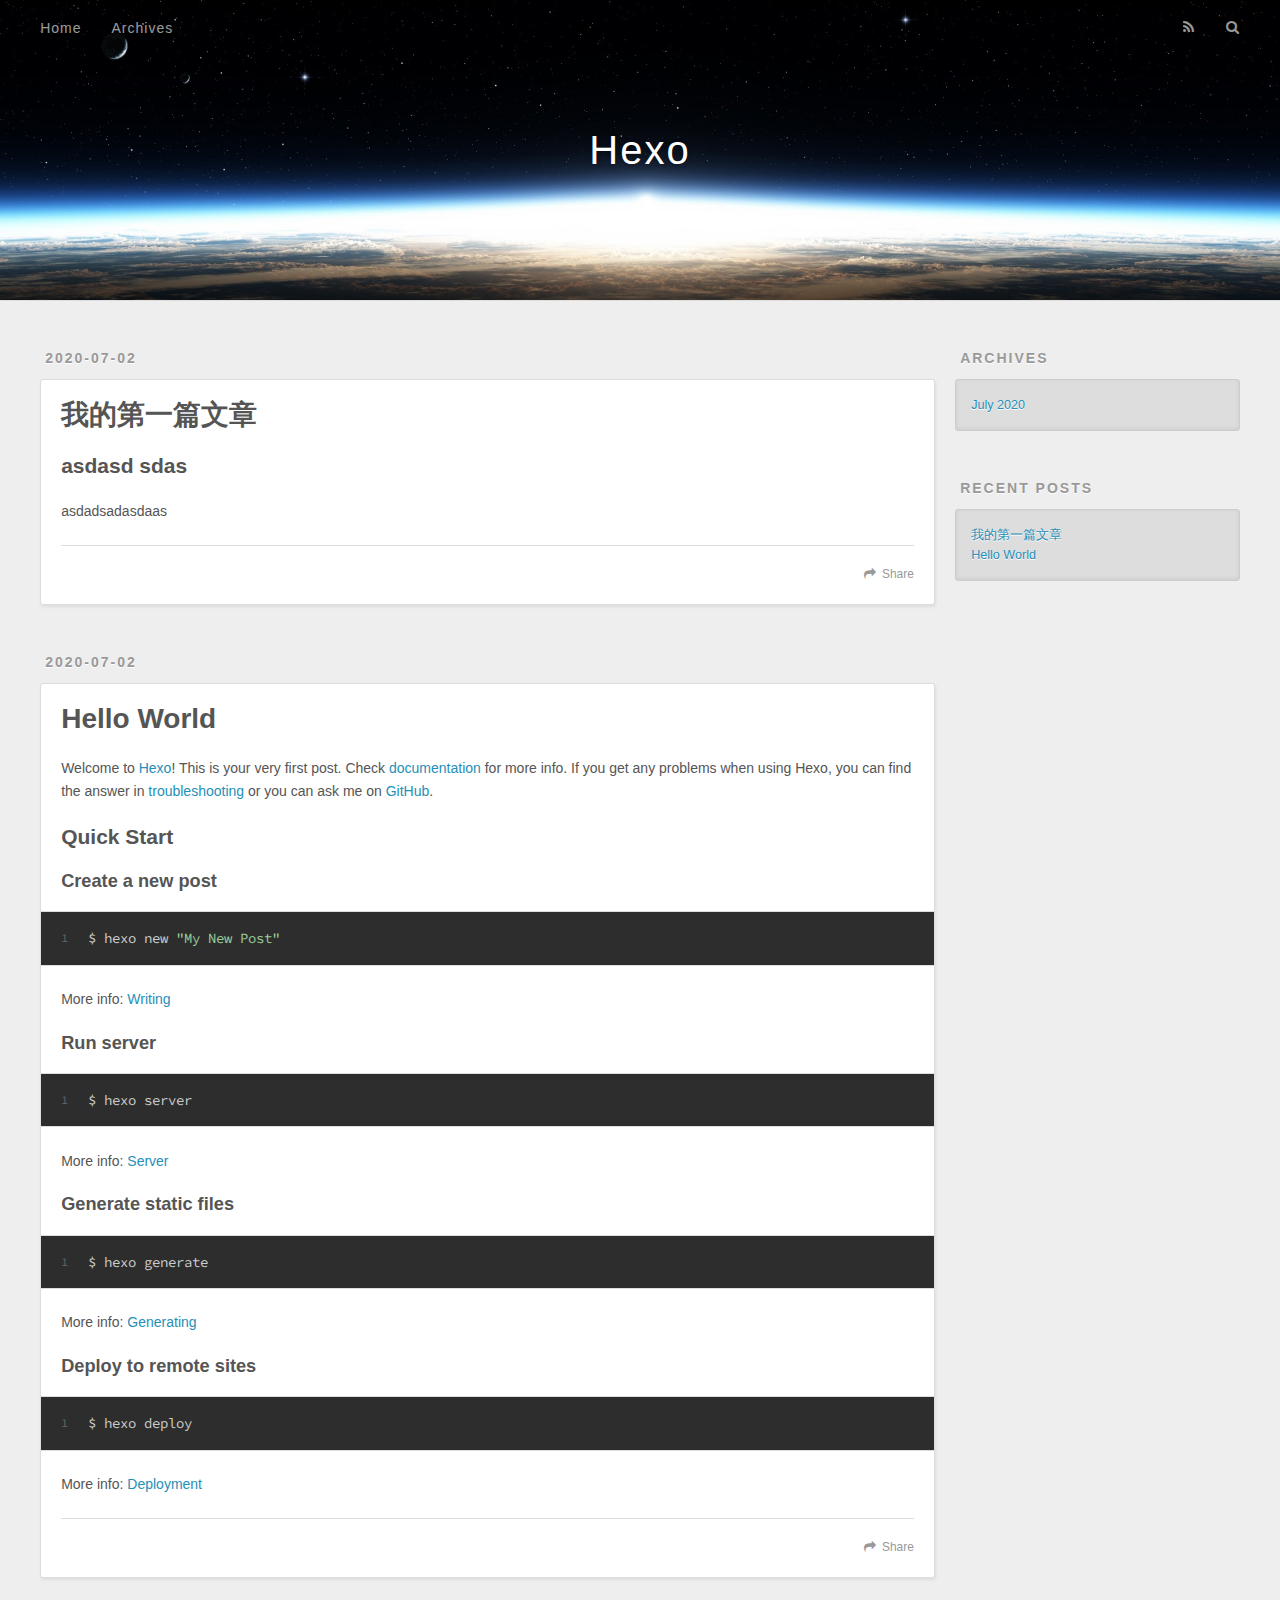
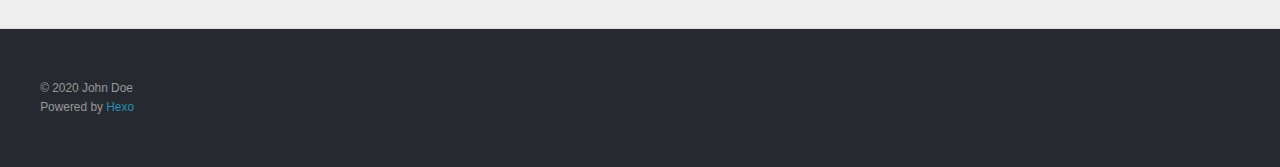
==== index.html @ 1339618b "Site updated: 2020-07-02 01:03:46" ====
<!DOCTYPE html>
<html>
<head>
  <meta charset="utf-8">
  

  
  <title>Hexo</title>
  <meta name="viewport" content="width=device-width, initial-scale=1, maximum-scale=1">
  <meta property="og:type" content="website">
<meta property="og:title" content="Hexo">
<meta property="og:url" content="http://yoursite.com/index.html">
<meta property="og:site_name" content="Hexo">
<meta property="og:locale" content="en_US">
<meta property="article:author" content="John Doe">
<meta name="twitter:card" content="summary">
  
    <link rel="alternate" href="/atom.xml" title="Hexo" type="application/atom+xml">
  
  
    <link rel="icon" href="/favicon.png">
  
  
    <link href="//fonts.googleapis.com/css?family=Source+Code+Pro" rel="stylesheet" type="text/css">
  
  
<link rel="stylesheet" href="/css/style.css">

<meta name="generator" content="Hexo 4.2.1"></head>

<body>
  <div id="container">
    <div id="wrap">
      <header id="header">
  <div id="banner"></div>
  <div id="header-outer" class="outer">
    <div id="header-title" class="inner">
      <h1 id="logo-wrap">
        <a href="/" id="logo">Hexo</a>
      </h1>
      
    </div>
    <div id="header-inner" class="inner">
      <nav id="main-nav">
        <a id="main-nav-toggle" class="nav-icon"></a>
        
          <a class="main-nav-link" href="/">Home</a>
        
          <a class="main-nav-link" href="/archives">Archives</a>
        
      </nav>
      <nav id="sub-nav">
        
          <a id="nav-rss-link" class="nav-icon" href="/atom.xml" title="RSS Feed"></a>
        
        <a id="nav-search-btn" class="nav-icon" title="Search"></a>
      </nav>
      <div id="search-form-wrap">
        <form action="//google.com/search" method="get" accept-charset="UTF-8" class="search-form"><input type="search" name="q" class="search-form-input" placeholder="Search"><button type="submit" class="search-form-submit">&#xF002;</button><input type="hidden" name="sitesearch" value="http://yoursite.com"></form>
      </div>
    </div>
  </div>
</header>
      <div class="outer">
        <section id="main">
  
    <article id="post-我的第一篇博客" class="article article-type-post" itemscope itemprop="blogPost">
  <div class="article-meta">
    <a href="/2020/07/02/%E6%88%91%E7%9A%84%E7%AC%AC%E4%B8%80%E7%AF%87%E5%8D%9A%E5%AE%A2/" class="article-date">
  <time datetime="2020-07-02T04:40:58.000Z" itemprop="datePublished">2020-07-02</time>
</a>
    
  </div>
  <div class="article-inner">
    
    
      <header class="article-header">
        
  
    <h1 itemprop="name">
      <a class="article-title" href="/2020/07/02/%E6%88%91%E7%9A%84%E7%AC%AC%E4%B8%80%E7%AF%87%E5%8D%9A%E5%AE%A2/">我的第一篇文章</a>
    </h1>
  

      </header>
    
    <div class="article-entry" itemprop="articleBody">
      
        <h2 id="asdasd-sdas"><a href="#asdasd-sdas" class="headerlink" title="asdasd sdas"></a>asdasd sdas</h2><p>asdadsadasdaas </p>

      
    </div>
    <footer class="article-footer">
      <a data-url="http://yoursite.com/2020/07/02/%E6%88%91%E7%9A%84%E7%AC%AC%E4%B8%80%E7%AF%87%E5%8D%9A%E5%AE%A2/" data-id="ckc3lrktc0001cov1ad2heh95" class="article-share-link">Share</a>
      
      
    </footer>
  </div>
  
</article>


  
    <article id="post-hello-world" class="article article-type-post" itemscope itemprop="blogPost">
  <div class="article-meta">
    <a href="/2020/07/02/hello-world/" class="article-date">
  <time datetime="2020-07-01T16:45:42.488Z" itemprop="datePublished">2020-07-02</time>
</a>
    
  </div>
  <div class="article-inner">
    
    
      <header class="article-header">
        
  
    <h1 itemprop="name">
      <a class="article-title" href="/2020/07/02/hello-world/">Hello World</a>
    </h1>
  

      </header>
    
    <div class="article-entry" itemprop="articleBody">
      
        <p>Welcome to <a href="https://hexo.io/" target="_blank" rel="noopener">Hexo</a>! This is your very first post. Check <a href="https://hexo.io/docs/" target="_blank" rel="noopener">documentation</a> for more info. If you get any problems when using Hexo, you can find the answer in <a href="https://hexo.io/docs/troubleshooting.html" target="_blank" rel="noopener">troubleshooting</a> or you can ask me on <a href="https://github.com/hexojs/hexo/issues" target="_blank" rel="noopener">GitHub</a>.</p>
<h2 id="Quick-Start"><a href="#Quick-Start" class="headerlink" title="Quick Start"></a>Quick Start</h2><h3 id="Create-a-new-post"><a href="#Create-a-new-post" class="headerlink" title="Create a new post"></a>Create a new post</h3><figure class="highlight bash"><table><tr><td class="gutter"><pre><span class="line">1</span><br></pre></td><td class="code"><pre><span class="line">$ hexo new <span class="string">"My New Post"</span></span><br></pre></td></tr></table></figure>

<p>More info: <a href="https://hexo.io/docs/writing.html" target="_blank" rel="noopener">Writing</a></p>
<h3 id="Run-server"><a href="#Run-server" class="headerlink" title="Run server"></a>Run server</h3><figure class="highlight bash"><table><tr><td class="gutter"><pre><span class="line">1</span><br></pre></td><td class="code"><pre><span class="line">$ hexo server</span><br></pre></td></tr></table></figure>

<p>More info: <a href="https://hexo.io/docs/server.html" target="_blank" rel="noopener">Server</a></p>
<h3 id="Generate-static-files"><a href="#Generate-static-files" class="headerlink" title="Generate static files"></a>Generate static files</h3><figure class="highlight bash"><table><tr><td class="gutter"><pre><span class="line">1</span><br></pre></td><td class="code"><pre><span class="line">$ hexo generate</span><br></pre></td></tr></table></figure>

<p>More info: <a href="https://hexo.io/docs/generating.html" target="_blank" rel="noopener">Generating</a></p>
<h3 id="Deploy-to-remote-sites"><a href="#Deploy-to-remote-sites" class="headerlink" title="Deploy to remote sites"></a>Deploy to remote sites</h3><figure class="highlight bash"><table><tr><td class="gutter"><pre><span class="line">1</span><br></pre></td><td class="code"><pre><span class="line">$ hexo deploy</span><br></pre></td></tr></table></figure>

<p>More info: <a href="https://hexo.io/docs/one-command-deployment.html" target="_blank" rel="noopener">Deployment</a></p>

      
    </div>
    <footer class="article-footer">
      <a data-url="http://yoursite.com/2020/07/02/hello-world/" data-id="ckc3lrkt10000cov15j5gesaw" class="article-share-link">Share</a>
      
      
    </footer>
  </div>
  
</article>


  


</section>
        
          <aside id="sidebar">
  
    

  
    

  
    
  
    
  <div class="widget-wrap">
    <h3 class="widget-title">Archives</h3>
    <div class="widget">
      <ul class="archive-list"><li class="archive-list-item"><a class="archive-list-link" href="/archives/2020/07/">July 2020</a></li></ul>
    </div>
  </div>


  
    
  <div class="widget-wrap">
    <h3 class="widget-title">Recent Posts</h3>
    <div class="widget">
      <ul>
        
          <li>
            <a href="/2020/07/02/%E6%88%91%E7%9A%84%E7%AC%AC%E4%B8%80%E7%AF%87%E5%8D%9A%E5%AE%A2/">我的第一篇文章</a>
          </li>
        
          <li>
            <a href="/2020/07/02/hello-world/">Hello World</a>
          </li>
        
      </ul>
    </div>
  </div>

  
</aside>
        
      </div>
      <footer id="footer">
  
  <div class="outer">
    <div id="footer-info" class="inner">
      &copy; 2020 John Doe<br>
      Powered by <a href="http://hexo.io/" target="_blank">Hexo</a>
    </div>
  </div>
</footer>
    </div>
    <nav id="mobile-nav">
  
    <a href="/" class="mobile-nav-link">Home</a>
  
    <a href="/archives" class="mobile-nav-link">Archives</a>
  
</nav>
    

<script src="//ajax.googleapis.com/ajax/libs/jquery/2.0.3/jquery.min.js"></script>


  
<link rel="stylesheet" href="/fancybox/jquery.fancybox.css">

  
<script src="/fancybox/jquery.fancybox.pack.js"></script>




<script src="/js/script.js"></script>




  </div>
</body>
</html>
---- css/style.css ----
body {
  width: 100%;
}
body:before,
body:after {
  content: "";
  display: table;
}
body:after {
  clear: both;
}
html,
body,
div,
span,
applet,
object,
iframe,
h1,
h2,
h3,
h4,
h5,
h6,
p,
blockquote,
pre,
a,
abbr,
acronym,
address,
big,
cite,
code,
del,
dfn,
em,
img,
ins,
kbd,
q,
s,
samp,
small,
strike,
strong,
sub,
sup,
tt,
var,
dl,
dt,
dd,
ol,
ul,
li,
fieldset,
form,
label,
legend,
table,
caption,
tbody,
tfoot,
thead,
tr,
th,
td {
  margin: 0;
  padding: 0;
  border: 0;
  outline: 0;
  font-weight: inherit;
  font-style: inherit;
  font-family: inherit;
  font-size: 100%;
  vertical-align: baseline;
}
body {
  line-height: 1;
  color: #000;
  background: #fff;
}
ol,
ul {
  list-style: none;
}
table {
  border-collapse: separate;
  border-spacing: 0;
  vertical-align: middle;
}
caption,
th,
td {
  text-align: left;
  font-weight: normal;
  vertical-align: middle;
}
a img {
  border: none;
}
input,
button {
  margin: 0;
  padding: 0;
}
input::-moz-focus-inner,
button::-moz-focus-inner {
  border: 0;
  padding: 0;
}
@font-face {
  font-family: FontAwesome;
  font-style: normal;
  font-weight: normal;
  src: url("fonts/fontawesome-webfont.eot?v=#4.0.3");
  src: url("fonts/fontawesome-webfont.eot?#iefix&v=#4.0.3") format("embedded-opentype"), url("fonts/fontawesome-webfont.woff?v=#4.0.3") format("woff"), url("fonts/fontawesome-webfont.ttf?v=#4.0.3") format("truetype"), url("fonts/fontawesome-webfont.svg#fontawesomeregular?v=#4.0.3") format("svg");
}
html,
body,
#container {
  height: 100%;
}
body {
  background: #eee;
  font: 14px -apple-system, BlinkMacSystemFont, "Segoe UI", "Roboto", "Oxygen", "Ubuntu", "Cantarell", "Fira Sans", "Droid Sans", "Helvetica Neue", sans-serif;
  -webkit-text-size-adjust: 100%;
}
.outer {
  max-width: 1220px;
  margin: 0 auto;
  padding: 0 20px;
}
.outer:before,
.outer:after {
  content: "";
  display: table;
}
.outer:after {
  clear: both;
}
.inner {
  display: inline;
  float: left;
  width: 98.33333333333333%;
  margin: 0 0.833333333333333%;
}
.left,
.alignleft {
  float: left;
}
.right,
.alignright {
  float: right;
}
.clear {
  clear: both;
}
#container {
  position: relative;
}
.mobile-nav-on {
  overflow: hidden;
}
#wrap {
  height: 100%;
  width: 100%;
  position: absolute;
  top: 0;
  left: 0;
  -webkit-transition: 0.2s ease-out;
  -moz-transition: 0.2s ease-out;
  -ms-transition: 0.2s ease-out;
  transition: 0.2s ease-out;
  z-index: 1;
  background: #eee;
}
.mobile-nav-on #wrap {
  left: 280px;
}
@media screen and (min-width: 768px) {
  #main {
    display: inline;
    float: left;
    width: 73.33333333333333%;
    margin: 0 0.833333333333333%;
  }
}
.article-date,
.article-category-link,
.archive-year,
.widget-title {
  text-decoration: none;
  text-transform: uppercase;
  letter-spacing: 2px;
  color: #999;
  margin-bottom: 1em;
  margin-left: 5px;
  line-height: 1em;
  text-shadow: 0 1px #fff;
  font-weight: bold;
}
.article-inner,
.archive-article-inner {
  background: #fff;
  -webkit-box-shadow: 1px 2px 3px #ddd;
  box-shadow: 1px 2px 3px #ddd;
  border: 1px solid #ddd;
  border-radius: 3px;
}
.article-entry h1,
.widget h1 {
  font-size: 2em;
}
.article-entry h2,
.widget h2 {
  font-size: 1.5em;
}
.article-entry h3,
.widget h3 {
  font-size: 1.3em;
}
.article-entry h4,
.widget h4 {
  font-size: 1.2em;
}
.article-entry h5,
.widget h5 {
  font-size: 1em;
}
.article-entry h6,
.widget h6 {
  font-size: 1em;
  color: #999;
}
.article-entry hr,
.widget hr {
  border: 1px dashed #ddd;
}
.article-entry strong,
.widget strong {
  font-weight: bold;
}
.article-entry em,
.widget em,
.article-entry cite,
.widget cite {
  font-style: italic;
}
.article-entry sup,
.widget sup,
.article-entry sub,
.widget sub {
  font-size: 0.75em;
  line-height: 0;
  position: relative;
  vertical-align: baseline;
}
.article-entry sup,
.widget sup {
  top: -0.5em;
}
.article-entry sub,
.widget sub {
  bottom: -0.2em;
}
.article-entry small,
.widget small {
  font-size: 0.85em;
}
.article-entry acronym,
.widget acronym,
.article-entry abbr,
.widget abbr {
  border-bottom: 1px dotted;
}
.article-entry ul,
.widget ul,
.article-entry ol,
.widget ol,
.article-entry dl,
.widget dl {
  margin: 0 20px;
  line-height: 1.6em;
}
.article-entry ul ul,
.widget ul ul,
.article-entry ol ul,
.widget ol ul,
.article-entry ul ol,
.widget ul ol,
.article-entry ol ol,
.widget ol ol {
  margin-top: 0;
  margin-bottom: 0;
}
.article-entry ul,
.widget ul {
  list-style: disc;
}
.article-entry ol,
.widget ol {
  list-style: decimal;
}
.article-entry dt,
.widget dt {
  font-weight: bold;
}
#header {
  height: 300px;
  position: relative;
  border-bottom: 1px solid #ddd;
}
#header:before,
#header:after {
  content: "";
  position: absolute;
  left: 0;
  right: 0;
  height: 40px;
}
#header:before {
  top: 0;
  background: -webkit-linear-gradient(rgba(0,0,0,0.2), transparent);
  background: -moz-linear-gradient(rgba(0,0,0,0.2), transparent);
  background: -ms-linear-gradient(rgba(0,0,0,0.2), transparent);
  background: linear-gradient(rgba(0,0,0,0.2), transparent);
}
#header:after {
  bottom: 0;
  background: -webkit-linear-gradient(transparent, rgba(0,0,0,0.2));
  background: -moz-linear-gradient(transparent, rgba(0,0,0,0.2));
  background: -ms-linear-gradient(transparent, rgba(0,0,0,0.2));
  background: linear-gradient(transparent, rgba(0,0,0,0.2));
}
#header-outer {
  height: 100%;
  position: relative;
}
#header-inner {
  position: relative;
  overflow: hidden;
}
#banner {
  position: absolute;
  top: 0;
  left: 0;
  width: 100%;
  height: 100%;
  background: url("images/banner.jpg") center #000;
  -webkit-background-size: cover;
  -moz-background-size: cover;
  background-size: cover;
  z-index: -1;
}
#header-title {
  text-align: center;
  height: 40px;
  position: absolute;
  top: 50%;
  left: 0;
  margin-top: -20px;
}
#logo,
#subtitle {
  text-decoration: none;
  color: #fff;
  font-weight: 300;
  text-shadow: 0 1px 4px rgba(0,0,0,0.3);
}
#logo {
  font-size: 40px;
  line-height: 40px;
  letter-spacing: 2px;
}
#subtitle {
  font-size: 16px;
  line-height: 16px;
  letter-spacing: 1px;
}
#subtitle-wrap {
  margin-top: 16px;
}
#main-nav {
  float: left;
  margin-left: -15px;
}
.nav-icon,
.main-nav-link {
  float: left;
  color: #fff;
  opacity: 0.6;
  text-decoration: none;
  text-shadow: 0 1px rgba(0,0,0,0.2);
  -webkit-transition: opacity 0.2s;
  -moz-transition: opacity 0.2s;
  -ms-transition: opacity 0.2s;
  transition: opacity 0.2s;
  display: block;
  padding: 20px 15px;
}
.nav-icon:hover,
.main-nav-link:hover {
  opacity: 1;
}
.nav-icon {
  font-family: FontAwesome;
  text-align: center;
  font-size: 14px;
  width: 14px;
  height: 14px;
  padding: 20px 15px;
  position: relative;
  cursor: pointer;
}
.main-nav-link {
  font-weight: 300;
  letter-spacing: 1px;
}
@media screen and (max-width: 479px) {
  .main-nav-link {
    display: none;
  }
}
#main-nav-toggle {
  display: none;
}
#main-nav-toggle:before {
  content: "\f0c9";
}
@media screen and (max-width: 479px) {
  #main-nav-toggle {
    display: block;
  }
}
#sub-nav {
  float: right;
  margin-right: -15px;
}
#nav-rss-link:before {
  content: "\f09e";
}
#nav-search-btn:before {
  content: "\f002";
}
#search-form-wrap {
  position: absolute;
  top: 15px;
  width: 150px;
  height: 30px;
  right: -150px;
  opacity: 0;
  -webkit-transition: 0.2s ease-out;
  -moz-transition: 0.2s ease-out;
  -ms-transition: 0.2s ease-out;
  transition: 0.2s ease-out;
}
#search-form-wrap.on {
  opacity: 1;
  right: 0;
}
@media screen and (max-width: 479px) {
  #search-form-wrap {
    width: 100%;
    right: -100%;
  }
}
.search-form {
  position: absolute;
  top: 0;
  left: 0;
  right: 0;
  background: #fff;
  padding: 5px 15px;
  border-radius: 15px;
  -webkit-box-shadow: 0 0 10px rgba(0,0,0,0.3);
  box-shadow: 0 0 10px rgba(0,0,0,0.3);
}
.search-form-input {
  border: none;
  background: none;
  color: #555;
  width: 100%;
  font: 13px -apple-system, BlinkMacSystemFont, "Segoe UI", "Roboto", "Oxygen", "Ubuntu", "Cantarell", "Fira Sans", "Droid Sans", "Helvetica Neue", sans-serif;
  outline: none;
}
.search-form-input::-webkit-search-results-decoration,
.search-form-input::-webkit-search-cancel-button {
  -webkit-appearance: none;
}
.search-form-submit {
  position: absolute;
  top: 50%;
  right: 10px;
  margin-top: -7px;
  font: 13px FontAwesome;
  border: none;
  background: none;
  color: #bbb;
  cursor: pointer;
}
.search-form-submit:hover,
.search-form-submit:focus {
  color: #777;
}
.article {
  margin: 50px 0;
}
.article-inner {
  overflow: hidden;
}
.article-meta:before,
.article-meta:after {
  content: "";
  display: table;
}
.article-meta:after {
  clear: both;
}
.article-date {
  float: left;
}
.article-category {
  float: left;
  line-height: 1em;
  color: #ccc;
  text-shadow: 0 1px #fff;
  margin-left: 8px;
}
.article-category:before {
  content: "\2022";
}
.article-category-link {
  margin: 0 12px 1em;
}
.article-header {
  padding: 20px 20px 0;
}
.article-title {
  text-decoration: none;
  font-size: 2em;
  font-weight: bold;
  color: #555;
  line-height: 1.1em;
  -webkit-transition: color 0.2s;
  -moz-transition: color 0.2s;
  -ms-transition: color 0.2s;
  transition: color 0.2s;
}
a.article-title:hover {
  color: #258fb8;
}
.article-entry {
  color: #555;
  padding: 0 20px;
}
.article-entry:before,
.article-entry:after {
  content: "";
  display: table;
}
.article-entry:after {
  clear: both;
}
.article-entry p,
.article-entry table {
  line-height: 1.6em;
  margin: 1.6em 0;
}
.article-entry h1,
.article-entry h2,
.article-entry h3,
.article-entry h4,
.article-entry h5,
.article-entry h6 {
  font-weight: bold;
}
.article-entry h1,
.article-entry h2,
.article-entry h3,
.article-entry h4,
.article-entry h5,
.article-entry h6 {
  line-height: 1.1em;
  margin: 1.1em 0;
}
.article-entry a {
  color: #258fb8;
  text-decoration: none;
}
.article-entry a:hover {
  text-decoration: underline;
}
.article-entry ul,
.article-entry ol,
.article-entry dl {
  margin-top: 1.6em;
  margin-bottom: 1.6em;
}
.article-entry img,
.article-entry video {
  max-width: 100%;
  height: auto;
  display: block;
  margin: auto;
}
.article-entry iframe {
  border: none;
}
.article-entry table {
  width: 100%;
  border-collapse: collapse;
  border-spacing: 0;
}
.article-entry th {
  font-weight: bold;
  border-bottom: 3px solid #ddd;
  padding-bottom: 0.5em;
}
.article-entry td {
  border-bottom: 1px solid #ddd;
  padding: 10px 0;
}
.article-entry blockquote {
  font-family: Georgia, "Times New Roman", serif;
  font-size: 1.4em;
  margin: 1.6em 20px;
  text-align: center;
}
.article-entry blockquote footer {
  font-size: 14px;
  margin: 1.6em 0;
  font-family: -apple-system, BlinkMacSystemFont, "Segoe UI", "Roboto", "Oxygen", "Ubuntu", "Cantarell", "Fira Sans", "Droid Sans", "Helvetica Neue", sans-serif;
}
.article-entry blockquote footer cite:before {
  content: "—";
  padding: 0 0.5em;
}
.article-entry .pullquote {
  text-align: left;
  width: 45%;
  margin: 0;
}
.article-entry .pullquote.left {
  margin-left: 0.5em;
  margin-right: 1em;
}
.article-entry .pullquote.right {
  margin-right: 0.5em;
  margin-left: 1em;
}
.article-entry .caption {
  color: #999;
  display: block;
  font-size: 0.9em;
  margin-top: 0.5em;
  position: relative;
  text-align: center;
}
.article-entry .video-container {
  position: relative;
  padding-top: 56.25%;
  height: 0;
  overflow: hidden;
}
.article-entry .video-container iframe,
.article-entry .video-container object,
.article-entry .video-container embed {
  position: absolute;
  top: 0;
  left: 0;
  width: 100%;
  height: 100%;
  margin-top: 0;
}
.article-more-link a {
  display: inline-block;
  line-height: 1em;
  padding: 6px 15px;
  border-radius: 15px;
  background: #eee;
  color: #999;
  text-shadow: 0 1px #fff;
  text-decoration: none;
}
.article-more-link a:hover {
  background: #258fb8;
  color: #fff;
  text-decoration: none;
  text-shadow: 0 1px #1e7293;
}
.article-footer {
  font-size: 0.85em;
  line-height: 1.6em;
  border-top: 1px solid #ddd;
  padding-top: 1.6em;
  margin: 0 20px 20px;
}
.article-footer:before,
.article-footer:after {
  content: "";
  display: table;
}
.article-footer:after {
  clear: both;
}
.article-footer a {
  color: #999;
  text-decoration: none;
}
.article-footer a:hover {
  color: #555;
}
.article-tag-list-item {
  float: left;
  margin-right: 10px;
}
.article-tag-list-link:before {
  content: "#";
}
.article-comment-link {
  float: right;
}
.article-comment-link:before {
  content: "\f075";
  font-family: FontAwesome;
  padding-right: 8px;
}
.article-share-link {
  cursor: pointer;
  float: right;
  margin-left: 20px;
}
.article-share-link:before {
  content: "\f064";
  font-family: FontAwesome;
  padding-right: 6px;
}
#article-nav {
  position: relative;
}
#article-nav:before,
#article-nav:after {
  content: "";
  display: table;
}
#article-nav:after {
  clear: both;
}
@media screen and (min-width: 768px) {
  #article-nav {
    margin: 50px 0;
  }
  #article-nav:before {
    width: 8px;
    height: 8px;
    position: absolute;
    top: 50%;
    left: 50%;
    margin-top: -4px;
    margin-left: -4px;
    content: "";
    border-radius: 50%;
    background: #ddd;
    -webkit-box-shadow: 0 1px 2px #fff;
    box-shadow: 0 1px 2px #fff;
  }
}
.article-nav-link-wrap {
  text-decoration: none;
  text-shadow: 0 1px #fff;
  color: #999;
  -webkit-box-sizing: border-box;
  -moz-box-sizing: border-box;
  box-sizing: border-box;
  margin-top: 50px;
  text-align: center;
  display: block;
}
.article-nav-link-wrap:hover {
  color: #555;
}
@media screen and (min-width: 768px) {
  .article-nav-link-wrap {
    width: 50%;
    margin-top: 0;
  }
}
@media screen and (min-width: 768px) {
  #article-nav-newer {
    float: left;
    text-align: right;
    padding-right: 20px;
  }
}
@media screen and (min-width: 768px) {
  #article-nav-older {
    float: right;
    text-align: left;
    padding-left: 20px;
  }
}
.article-nav-caption {
  text-transform: uppercase;
  letter-spacing: 2px;
  color: #ddd;
  line-height: 1em;
  font-weight: bold;
}
#article-nav-newer .article-nav-caption {
  margin-right: -2px;
}
.article-nav-title {
  font-size: 0.85em;
  line-height: 1.6em;
  margin-top: 0.5em;
}
.article-share-box {
  position: absolute;
  display: none;
  background: #fff;
  -webkit-box-shadow: 1px 2px 10px rgba(0,0,0,0.2);
  box-shadow: 1px 2px 10px rgba(0,0,0,0.2);
  border-radius: 3px;
  margin-left: -145px;
  overflow: hidden;
  z-index: 1;
}
.article-share-box.on {
  display: block;
}
.article-share-input {
  width: 100%;
  background: none;
  -webkit-box-sizing: border-box;
  -moz-box-sizing: border-box;
  box-sizing: border-box;
  font: 14px -apple-system, BlinkMacSystemFont, "Segoe UI", "Roboto", "Oxygen", "Ubuntu", "Cantarell", "Fira Sans", "Droid Sans", "Helvetica Neue", sans-serif;
  padding: 0 15px;
  color: #555;
  outline: none;
  border: 1px solid #ddd;
  border-radius: 3px 3px 0 0;
  height: 36px;
  line-height: 36px;
}
.article-share-links {
  background: #eee;
}
.article-share-links:before,
.article-share-links:after {
  content: "";
  display: table;
}
.article-share-links:after {
  clear: both;
}
.article-share-twitter,
.article-share-facebook,
.article-share-pinterest,
.article-share-google {
  width: 50px;
  height: 36px;
  display: block;
  float: left;
  position: relative;
  color: #999;
  text-shadow: 0 1px #fff;
}
.article-share-twitter:before,
.article-share-facebook:before,
.article-share-pinterest:before,
.article-share-google:before {
  font-size: 20px;
  font-family: FontAwesome;
  width: 20px;
  height: 20px;
  position: absolute;
  top: 50%;
  left: 50%;
  margin-top: -10px;
  margin-left: -10px;
  text-align: center;
}
.article-share-twitter:hover,
.article-share-facebook:hover,
.article-share-pinterest:hover,
.article-share-google:hover {
  color: #fff;
}
.article-share-twitter:before {
  content: "\f099";
}
.article-share-twitter:hover {
  background: #00aced;
  text-shadow: 0 1px #008abe;
}
.article-share-facebook:before {
  content: "\f09a";
}
.article-share-facebook:hover {
  background: #3b5998;
  text-shadow: 0 1px #2f477a;
}
.article-share-pinterest:before {
  content: "\f0d2";
}
.article-share-pinterest:hover {
  background: #cb2027;
  text-shadow: 0 1px #a21a1f;
}
.article-share-google:before {
  content: "\f0d5";
}
.article-share-google:hover {
  background: #dd4b39;
  text-shadow: 0 1px #be3221;
}
.article-gallery {
  background: #000;
  position: relative;
}
.article-gallery-photos {
  position: relative;
  overflow: hidden;
}
.article-gallery-img {
  display: none;
  max-width: 100%;
}
.article-gallery-img:first-child {
  display: block;
}
.article-gallery-img.loaded {
  position: absolute;
  display: block;
}
.article-gallery-img img {
  display: block;
  max-width: 100%;
  margin: 0 auto;
}
#comments {
  background: #fff;
  -webkit-box-shadow: 1px 2px 3px #ddd;
  box-shadow: 1px 2px 3px #ddd;
  padding: 20px;
  border: 1px solid #ddd;
  border-radius: 3px;
  margin: 50px 0;
}
#comments a {
  color: #258fb8;
}
.archives-wrap {
  margin: 50px 0;
}
.archives:before,
.archives:after {
  content: "";
  display: table;
}
.archives:after {
  clear: both;
}
.archive-year-wrap {
  margin-bottom: 1em;
}
.archives {
  -webkit-column-gap: 10px;
  -moz-column-gap: 10px;
  column-gap: 10px;
}
@media screen and (min-width: 480px) and (max-width: 767px) {
  .archives {
    -webkit-column-count: 2;
    -moz-column-count: 2;
    column-count: 2;
  }
}
@media screen and (min-width: 768px) {
  .archives {
    -webkit-column-count: 3;
    -moz-column-count: 3;
    column-count: 3;
  }
}
.archive-article {
  -webkit-column-break-inside: avoid;
  page-break-inside: avoid;
  overflow: hidden;
  break-inside: avoid-column;
}
.archive-article-inner {
  padding: 10px;
  margin-bottom: 15px;
}
.archive-article-title {
  text-decoration: none;
  font-weight: bold;
  color: #555;
  -webkit-transition: color 0.2s;
  -moz-transition: color 0.2s;
  -ms-transition: color 0.2s;
  transition: color 0.2s;
  line-height: 1.6em;
}
.archive-article-title:hover {
  color: #258fb8;
}
.archive-article-footer {
  margin-top: 1em;
}
.archive-article-date {
  color: #999;
  text-decoration: none;
  font-size: 0.85em;
  line-height: 1em;
  margin-bottom: 0.5em;
  display: block;
}
#page-nav {
  margin: 50px auto;
  background: #fff;
  -webkit-box-shadow: 1px 2px 3px #ddd;
  box-shadow: 1px 2px 3px #ddd;
  border: 1px solid #ddd;
  border-radius: 3px;
  text-align: center;
  color: #999;
  overflow: hidden;
}
#page-nav:before,
#page-nav:after {
  content: "";
  display: table;
}
#page-nav:after {
  clear: both;
}
#page-nav a,
#page-nav span {
  padding: 10px 20px;
  line-height: 1;
  height: 2ex;
}
#page-nav a {
  color: #999;
  text-decoration: none;
}
#page-nav a:hover {
  background: #999;
  color: #fff;
}
#page-nav .prev {
  float: left;
}
#page-nav .next {
  float: right;
}
#page-nav .page-number {
  display: inline-block;
}
@media screen and (max-width: 479px) {
  #page-nav .page-number {
    display: none;
  }
}
#page-nav .current {
  color: #555;
  font-weight: bold;
}
#page-nav .space {
  color: #ddd;
}
#footer {
  background: #262a30;
  padding: 50px 0;
  border-top: 1px solid #ddd;
  color: #999;
}
#footer a {
  color: #258fb8;
  text-decoration: none;
}
#footer a:hover {
  text-decoration: underline;
}
#footer-info {
  line-height: 1.6em;
  font-size: 0.85em;
}
.article-entry pre,
.article-entry .highlight {
  background: #2d2d2d;
  margin: 0 -20px;
  padding: 15px 20px;
  border-style: solid;
  border-color: #ddd;
  border-width: 1px 0;
  overflow: auto;
  color: #ccc;
  line-height: 22.400000000000002px;
}
.article-entry .highlight .gutter pre,
.article-entry .gist .gist-file .gist-data .line-numbers {
  color: #666;
  font-size: 0.85em;
}
.article-entry pre,
.article-entry code {
  font-family: "Source Code Pro", Consolas, Monaco, Menlo, Consolas, monospace;
}
.article-entry code {
  background: #eee;
  text-shadow: 0 1px #fff;
  padding: 0 0.3em;
}
.article-entry pre code {
  background: none;
  text-shadow: none;
  padding: 0;
}
.article-entry .highlight pre {
  border: none;
  margin: 0;
  padding: 0;
}
.article-entry .highlight table {
  margin: 0;
  width: auto;
}
.article-entry .highlight td {
  border: none;
  padding: 0;
}
.article-entry .highlight figcaption {
  font-size: 0.85em;
  color: #999;
  line-height: 1em;
  margin-bottom: 1em;
}
.article-entry .highlight figcaption:before,
.article-entry .highlight figcaption:after {
  content: "";
  display: table;
}
.article-entry .highlight figcaption:after {
  clear: both;
}
.article-entry .highlight figcaption a {
  float: right;
}
.article-entry .highlight .gutter pre {
  text-align: right;
  padding-right: 20px;
}
.article-entry .highlight .line {
  height: 22.400000000000002px;
}
.article-entry .highlight .line.marked {
  background: #515151;
}
.article-entry .gist {
  margin: 0 -20px;
  border-style: solid;
  border-color: #ddd;
  border-width: 1px 0;
  background: #2d2d2d;
  padding: 15px 20px 15px 0;
}
.article-entry .gist .gist-file {
  border: none;
  font-family: "Source Code Pro", Consolas, Monaco, Menlo, Consolas, monospace;
  margin: 0;
}
.article-entry .gist .gist-file .gist-data {
  background: none;
  border: none;
}
.article-entry .gist .gist-file .gist-data .line-numbers {
  background: none;
  border: none;
  padding: 0 20px 0 0;
}
.article-entry .gist .gist-file .gist-data .line-data {
  padding: 0 !important;
}
.article-entry .gist .gist-file .highlight {
  margin: 0;
  padding: 0;
  border: none;
}
.article-entry .gist .gist-file .gist-meta {
  background: #2d2d2d;
  color: #999;
  font: 0.85em -apple-system, BlinkMacSystemFont, "Segoe UI", "Roboto", "Oxygen", "Ubuntu", "Cantarell", "Fira Sans", "Droid Sans", "Helvetica Neue", sans-serif;
  text-shadow: 0 0;
  padding: 0;
  margin-top: 1em;
  margin-left: 20px;
}
.article-entry .gist .gist-file .gist-meta a {
  color: #258fb8;
  font-weight: normal;
}
.article-entry .gist .gist-file .gist-meta a:hover {
  text-decoration: underline;
}
pre .comment,
pre .title {
  color: #999;
}
pre .variable,
pre .attribute,
pre .tag,
pre .regexp,
pre .ruby .constant,
pre .xml .tag .title,
pre .xml .pi,
pre .xml .doctype,
pre .html .doctype,
pre .css .id,
pre .css .class,
pre .css .pseudo {
  color: #f2777a;
}
pre .number,
pre .preprocessor,
pre .built_in,
pre .literal,
pre .params,
pre .constant {
  color: #f99157;
}
pre .class,
pre .ruby .class .title,
pre .css .rules .attribute {
  color: #9c9;
}
pre .string,
pre .value,
pre .inheritance,
pre .header,
pre .ruby .symbol,
pre .xml .cdata {
  color: #9c9;
}
pre .css .hexcolor {
  color: #6cc;
}
pre .function,
pre .python .decorator,
pre .python .title,
pre .ruby .function .title,
pre .ruby .title .keyword,
pre .perl .sub,
pre .javascript .title,
pre .coffeescript .title {
  color: #69c;
}
pre .keyword,
pre .javascript .function {
  color: #c9c;
}
@media screen and (max-width: 479px) {
  #mobile-nav {
    position: absolute;
    top: 0;
    left: 0;
    width: 280px;
    height: 100%;
    background: #191919;
    border-right: 1px solid #fff;
  }
}
@media screen and (max-width: 479px) {
  .mobile-nav-link {
    display: block;
    color: #999;
    text-decoration: none;
    padding: 15px 20px;
    font-weight: bold;
  }
  .mobile-nav-link:hover {
    color: #fff;
  }
}
@media screen and (min-width: 768px) {
  #sidebar {
    display: inline;
    float: left;
    width: 23.333333333333332%;
    margin: 0 0.833333333333333%;
  }
}
.widget-wrap {
  margin: 50px 0;
}
.widget {
  color: #777;
  text-shadow: 0 1px #fff;
  background: #ddd;
  -webkit-box-shadow: 0 -1px 4px #ccc inset;
  box-shadow: 0 -1px 4px #ccc inset;
  border: 1px solid #ccc;
  padding: 15px;
  border-radius: 3px;
}
.widget a {
  color: #258fb8;
  text-decoration: none;
}
.widget a:hover {
  text-decoration: underline;
}
.widget ul ul,
.widget ol ul,
.widget dl ul,
.widget ul ol,
.widget ol ol,
.widget dl ol,
.widget ul dl,
.widget ol dl,
.widget dl dl {
  margin-left: 15px;
  list-style: disc;
}
.widget {
  line-height: 1.6em;
  word-wrap: break-word;
  font-size: 0.9em;
}
.widget ul,
.widget ol {
  list-style: none;
  margin: 0;
}
.widget ul ul,
.widget ol ul,
.widget ul ol,
.widget ol ol {
  margin: 0 20px;
}
.widget ul ul,
.widget ol ul {
  list-style: disc;
}
.widget ul ol,
.widget ol ol {
  list-style: decimal;
}
.category-list-count,
.tag-list-count,
.archive-list-count {
  padding-left: 5px;
  color: #999;
  font-size: 0.85em;
}
.category-list-count:before,
.tag-list-count:before,
.archive-list-count:before {
  content: "(";
}
.category-list-count:after,
.tag-list-count:after,
.archive-list-count:after {
  content: ")";
}
.tagcloud a {
  margin-right: 5px;
  display: inline-block;
}
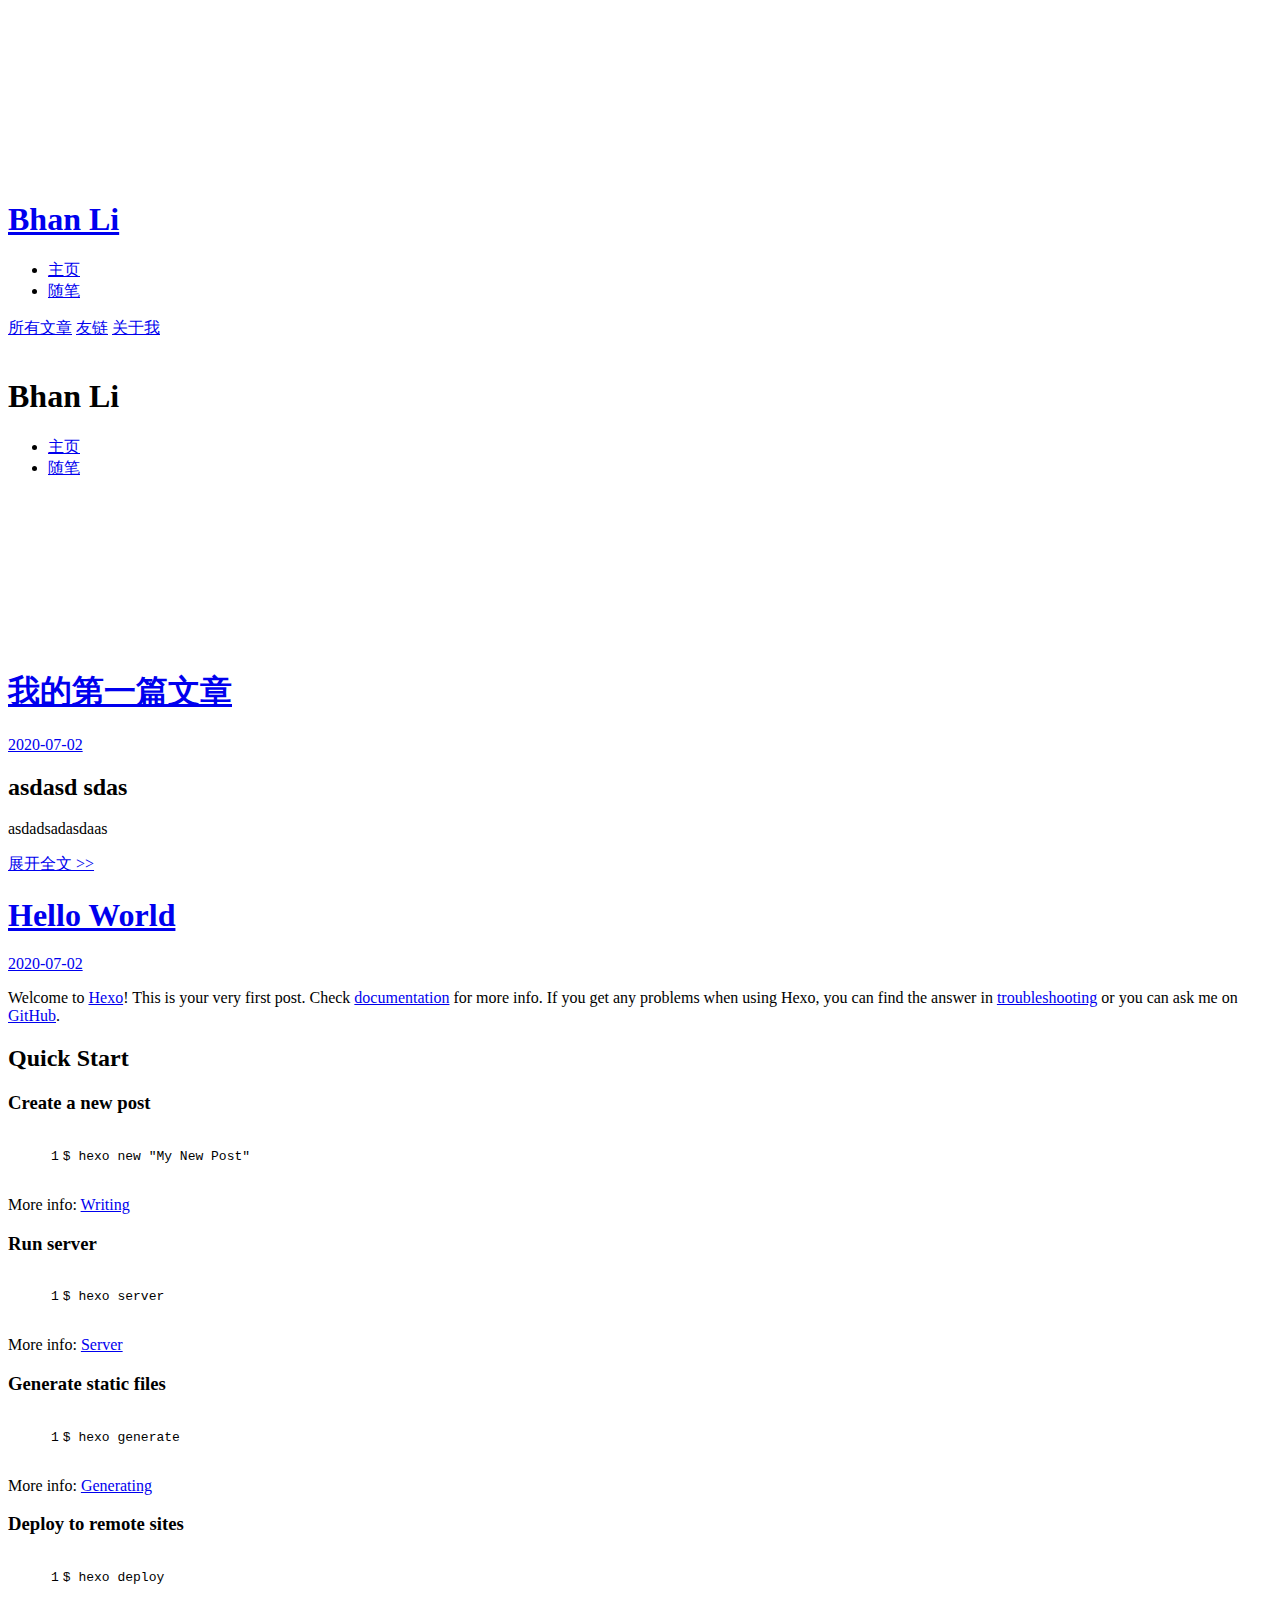
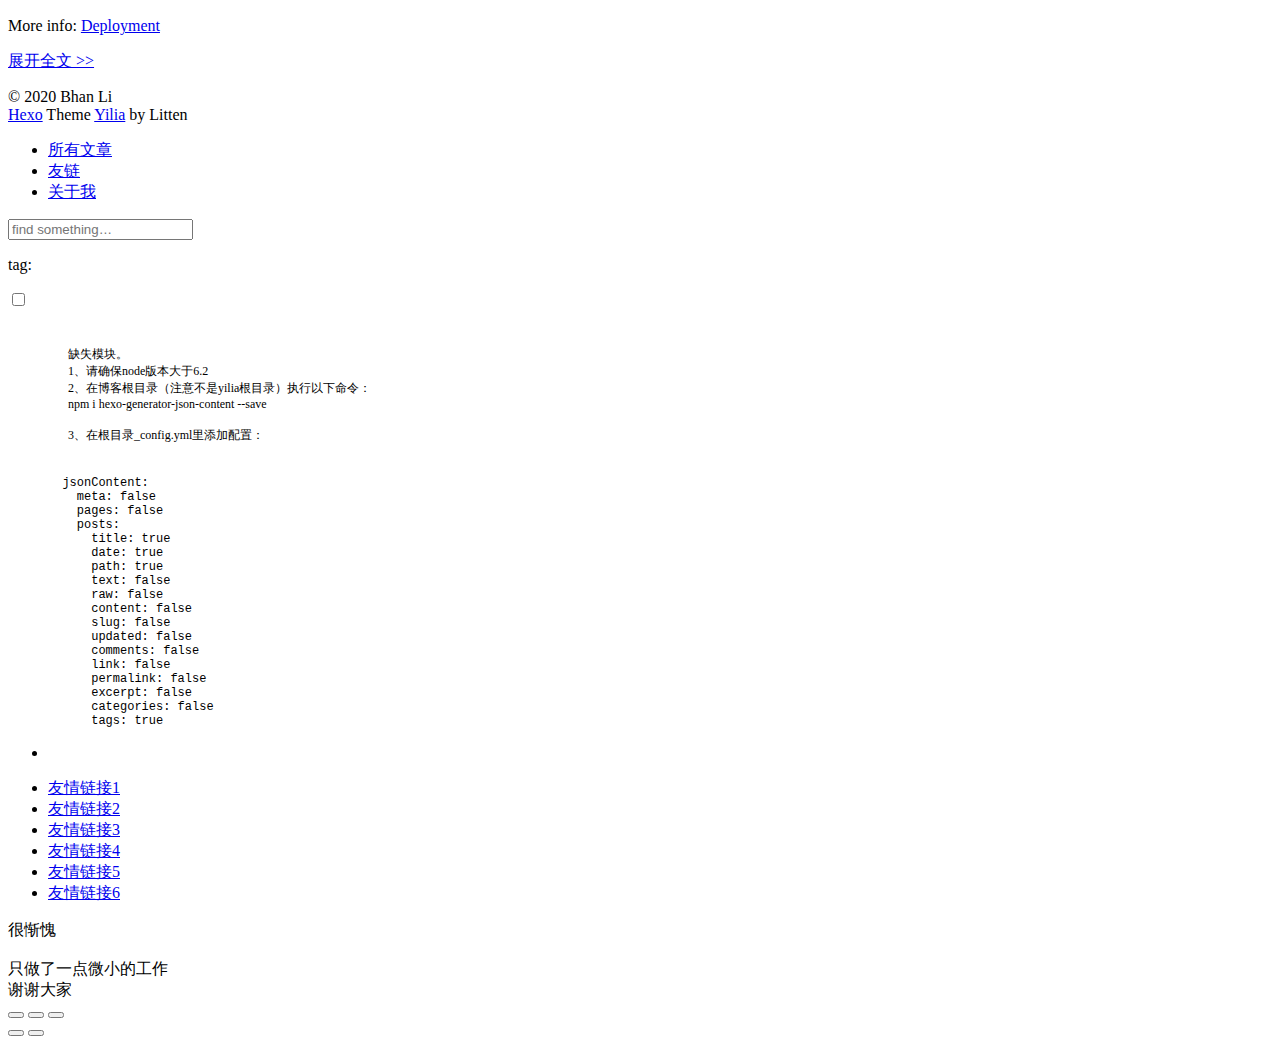
==== commit 8c5fe345: "Site updated: 2020-07-02 01:52:49" ====
--- a/index.html
+++ b/index.html
@@ -3,8 +3,9 @@
 <head>
   <meta charset="utf-8">
   
-
-  
+  <meta name="renderer" content="webkit">
+  <meta http-equiv="X-UA-Compatible" content="IE=edge" >
+  <link rel="dns-prefetch" href="http://yoursite.com">
   <title>Hexo</title>
   <meta name="viewport" content="width=device-width, initial-scale=1, maximum-scale=1">
   <meta property="og:type" content="website">
@@ -12,67 +13,147 @@
 <meta property="og:url" content="http://yoursite.com/index.html">
 <meta property="og:site_name" content="Hexo">
 <meta property="og:locale" content="en_US">
-<meta property="article:author" content="John Doe">
+<meta property="article:author" content="Bhan Li">
 <meta name="twitter:card" content="summary">
   
-    <link rel="alternate" href="/atom.xml" title="Hexo" type="application/atom+xml">
+    <link rel="alternative" href="/atom.xml" title="Hexo" type="application/atom+xml">
   
   
     <link rel="icon" href="/favicon.png">
   
-  
-    <link href="//fonts.googleapis.com/css?family=Source+Code+Pro" rel="stylesheet" type="text/css">
-  
-  
-<link rel="stylesheet" href="/css/style.css">
+  <link rel="stylesheet" type="text/css" href="/./main.0cf68a.css">
+  <style type="text/css">
+  
+    #container.show {
+      background: linear-gradient(200deg,#a0cfe4,#e8c37e);
+    }
+  </style>
+  
+
+  
 
 <meta name="generator" content="Hexo 4.2.1"></head>
 
 <body>
-  <div id="container">
-    <div id="wrap">
-      <header id="header">
-  <div id="banner"></div>
-  <div id="header-outer" class="outer">
-    <div id="header-title" class="inner">
-      <h1 id="logo-wrap">
-        <a href="/" id="logo">Hexo</a>
-      </h1>
-      
-    </div>
-    <div id="header-inner" class="inner">
-      <nav id="main-nav">
-        <a id="main-nav-toggle" class="nav-icon"></a>
-        
-          <a class="main-nav-link" href="/">Home</a>
-        
-          <a class="main-nav-link" href="/archives">Archives</a>
-        
-      </nav>
-      <nav id="sub-nav">
-        
-          <a id="nav-rss-link" class="nav-icon" href="/atom.xml" title="RSS Feed"></a>
-        
-        <a id="nav-search-btn" class="nav-icon" title="Search"></a>
-      </nav>
-      <div id="search-form-wrap">
-        <form action="//google.com/search" method="get" accept-charset="UTF-8" class="search-form"><input type="search" name="q" class="search-form-input" placeholder="Search"><button type="submit" class="search-form-submit">&#xF002;</button><input type="hidden" name="sitesearch" value="http://yoursite.com"></form>
-      </div>
-    </div>
-  </div>
-</header>
-      <div class="outer">
-        <section id="main">
-  
-    <article id="post-我的第一篇博客" class="article article-type-post" itemscope itemprop="blogPost">
-  <div class="article-meta">
-    <a href="/2020/07/02/%E6%88%91%E7%9A%84%E7%AC%AC%E4%B8%80%E7%AF%87%E5%8D%9A%E5%AE%A2/" class="article-date">
-  <time datetime="2020-07-02T04:40:58.000Z" itemprop="datePublished">2020-07-02</time>
-</a>
-    
-  </div>
+  <div id="container" q-class="show:isCtnShow">
+    <canvas id="anm-canvas" class="anm-canvas"></canvas>
+    <div class="left-col" q-class="show:isShow">
+      
+<div class="overlay" style="background: #4d4d4d"></div>
+<div class="intrude-less">
+	<header id="header" class="inner">
+		<a href="/" class="profilepic">
+			<img src="" class="js-avatar">
+		</a>
+		<hgroup>
+		  <h1 class="header-author"><a href="/">Bhan Li</a></h1>
+		</hgroup>
+		
+
+		<nav class="header-menu">
+			<ul>
+			
+				<li><a href="/">主页</a></li>
+	        
+				<li><a href="/tags/%E9%9A%8F%E7%AC%94/">随笔</a></li>
+	        
+			</ul>
+		</nav>
+		<nav class="header-smart-menu">
+    		
+    			
+    			<a q-on="click: openSlider(e, 'innerArchive')" href="javascript:void(0)">所有文章</a>
+    			
+            
+    			
+    			<a q-on="click: openSlider(e, 'friends')" href="javascript:void(0)">友链</a>
+    			
+            
+    			
+    			<a q-on="click: openSlider(e, 'aboutme')" href="javascript:void(0)">关于我</a>
+    			
+            
+		</nav>
+		<nav class="header-nav">
+			<div class="social">
+				
+					<a class="github" target="_blank" href="#" title="github"><i class="icon-github"></i></a>
+		        
+					<a class="weibo" target="_blank" href="#" title="weibo"><i class="icon-weibo"></i></a>
+		        
+					<a class="rss" target="_blank" href="#" title="rss"><i class="icon-rss"></i></a>
+		        
+					<a class="zhihu" target="_blank" href="#" title="zhihu"><i class="icon-zhihu"></i></a>
+		        
+			</div>
+		</nav>
+	</header>		
+</div>
+
+    </div>
+    <div class="mid-col" q-class="show:isShow,hide:isShow|isFalse">
+      
+<nav id="mobile-nav">
+  	<div class="overlay js-overlay" style="background: #4d4d4d"></div>
+	<div class="btnctn js-mobile-btnctn">
+  		<div class="slider-trigger list" q-on="click: openSlider(e)"><i class="icon icon-sort"></i></div>
+	</div>
+	<div class="intrude-less">
+		<header id="header" class="inner">
+			<div class="profilepic">
+				<img src="" class="js-avatar">
+			</div>
+			<hgroup>
+			  <h1 class="header-author js-header-author">Bhan Li</h1>
+			</hgroup>
+			
+			
+			
+				
+			
+				
+			
+			
+			
+			<nav class="header-nav">
+				<div class="social">
+					
+						<a class="github" target="_blank" href="#" title="github"><i class="icon-github"></i></a>
+			        
+						<a class="weibo" target="_blank" href="#" title="weibo"><i class="icon-weibo"></i></a>
+			        
+						<a class="rss" target="_blank" href="#" title="rss"><i class="icon-rss"></i></a>
+			        
+						<a class="zhihu" target="_blank" href="#" title="zhihu"><i class="icon-zhihu"></i></a>
+			        
+				</div>
+			</nav>
+
+			<nav class="header-menu js-header-menu">
+				<ul style="width: 50%">
+				
+				
+					<li style="width: 50%"><a href="/">主页</a></li>
+		        
+					<li style="width: 50%"><a href="/tags/%E9%9A%8F%E7%AC%94/">随笔</a></li>
+		        
+				</ul>
+			</nav>
+		</header>				
+	</div>
+	<div class="mobile-mask" style="display:none" q-show="isShow"></div>
+</nav>
+
+      <div id="wrapper" class="body-wrap">
+        <div class="menu-l">
+          <div class="canvas-wrap">
+            <canvas data-colors="#eaeaea" data-sectionHeight="100" data-contentId="js-content" id="myCanvas1" class="anm-canvas"></canvas>
+          </div>
+          <div id="js-content" class="content-ll">
+            
+  
+    <article id="post-我的第一篇博客" class="article article-type-post  article-index" itemscope itemprop="blogPost">
   <div class="article-inner">
-    
     
       <header class="article-header">
         
@@ -82,6 +163,11 @@
     </h1>
   
 
+        
+        <a href="/2020/07/02/%E6%88%91%E7%9A%84%E7%AC%AC%E4%B8%80%E7%AF%87%E5%8D%9A%E5%AE%A2/" class="archive-article-date">
+  	<time datetime="2020-07-02T04:40:58.000Z" itemprop="datePublished"><i class="icon-calendar icon"></i>2020-07-02</time>
+</a>
+        
       </header>
     
     <div class="article-entry" itemprop="articleBody">
@@ -89,27 +175,48 @@
         <h2 id="asdasd-sdas"><a href="#asdasd-sdas" class="headerlink" title="asdasd sdas"></a>asdasd sdas</h2><p>asdadsadasdaas </p>
 
       
-    </div>
-    <footer class="article-footer">
-      <a data-url="http://yoursite.com/2020/07/02/%E6%88%91%E7%9A%84%E7%AC%AC%E4%B8%80%E7%AF%87%E5%8D%9A%E5%AE%A2/" data-id="ckc3lrktc0001cov1ad2heh95" class="article-share-link">Share</a>
-      
-      
-    </footer>
+
+      
+    </div>
+    <div class="article-info article-info-index">
+      
+      
+      
+
+      
+        <p class="article-more-link">
+          <a class="article-more-a" href="/2020/07/02/%E6%88%91%E7%9A%84%E7%AC%AC%E4%B8%80%E7%AF%87%E5%8D%9A%E5%AE%A2/">展开全文 >></a>
+        </p>
+      
+
+      
+      <div class="clearfix"></div>
+    </div>
   </div>
-  
 </article>
 
-
-  
-    <article id="post-hello-world" class="article article-type-post" itemscope itemprop="blogPost">
-  <div class="article-meta">
-    <a href="/2020/07/02/hello-world/" class="article-date">
-  <time datetime="2020-07-01T16:45:42.488Z" itemprop="datePublished">2020-07-02</time>
-</a>
-    
-  </div>
+<aside class="wrap-side-operation">
+    <div class="mod-side-operation">
+        
+        <div class="jump-container" id="js-jump-container" style="display:none;">
+            <a href="javascript:void(0)" class="mod-side-operation__jump-to-top">
+                <i class="icon-font icon-back"></i>
+            </a>
+            <div id="js-jump-plan-container" class="jump-plan-container" style="top: -11px;">
+                <i class="icon-font icon-plane jump-plane"></i>
+            </div>
+        </div>
+        
+        
+    </div>
+</aside>
+
+
+
+
+  
+    <article id="post-hello-world" class="article article-type-post  article-index" itemscope itemprop="blogPost">
   <div class="article-inner">
-    
     
       <header class="article-header">
         
@@ -119,6 +226,11 @@
     </h1>
   
 
+        
+        <a href="/2020/07/02/hello-world/" class="archive-article-date">
+  	<time datetime="2020-07-01T16:45:42.488Z" itemprop="datePublished"><i class="icon-calendar icon"></i>2020-07-02</time>
+</a>
+        
       </header>
     
     <div class="article-entry" itemprop="articleBody">
@@ -138,100 +250,292 @@
 <p>More info: <a href="https://hexo.io/docs/one-command-deployment.html" target="_blank" rel="noopener">Deployment</a></p>
 
       
-    </div>
-    <footer class="article-footer">
-      <a data-url="http://yoursite.com/2020/07/02/hello-world/" data-id="ckc3lrkt10000cov15j5gesaw" class="article-share-link">Share</a>
-      
-      
-    </footer>
+
+      
+    </div>
+    <div class="article-info article-info-index">
+      
+      
+      
+
+      
+        <p class="article-more-link">
+          <a class="article-more-a" href="/2020/07/02/hello-world/">展开全文 >></a>
+        </p>
+      
+
+      
+      <div class="clearfix"></div>
+    </div>
   </div>
-  
 </article>
 
-
-  
-
-
-</section>
-        
-          <aside id="sidebar">
-  
-    
-
-  
-    
-
-  
-    
-  
-    
-  <div class="widget-wrap">
-    <h3 class="widget-title">Archives</h3>
-    <div class="widget">
-      <ul class="archive-list"><li class="archive-list-item"><a class="archive-list-link" href="/archives/2020/07/">July 2020</a></li></ul>
-    </div>
-  </div>
-
-
-  
-    
-  <div class="widget-wrap">
-    <h3 class="widget-title">Recent Posts</h3>
-    <div class="widget">
-      <ul>
-        
-          <li>
-            <a href="/2020/07/02/%E6%88%91%E7%9A%84%E7%AC%AC%E4%B8%80%E7%AF%87%E5%8D%9A%E5%AE%A2/">我的第一篇文章</a>
-          </li>
-        
-          <li>
-            <a href="/2020/07/02/hello-world/">Hello World</a>
-          </li>
-        
-      </ul>
-    </div>
-  </div>
-
-  
+<aside class="wrap-side-operation">
+    <div class="mod-side-operation">
+        
+        <div class="jump-container" id="js-jump-container" style="display:none;">
+            <a href="javascript:void(0)" class="mod-side-operation__jump-to-top">
+                <i class="icon-font icon-back"></i>
+            </a>
+            <div id="js-jump-plan-container" class="jump-plan-container" style="top: -11px;">
+                <i class="icon-font icon-plane jump-plane"></i>
+            </div>
+        </div>
+        
+        
+    </div>
 </aside>
-        
+
+
+
+
+  
+  
+
+
+          </div>
+        </div>
       </div>
       <footer id="footer">
-  
   <div class="outer">
-    <div id="footer-info" class="inner">
-      &copy; 2020 John Doe<br>
-      Powered by <a href="http://hexo.io/" target="_blank">Hexo</a>
+    <div id="footer-info">
+    	<div class="footer-left">
+    		&copy; 2020 Bhan Li
+    	</div>
+      	<div class="footer-right">
+      		<a href="http://hexo.io/" target="_blank">Hexo</a>  Theme <a href="https://github.com/litten/hexo-theme-yilia" target="_blank">Yilia</a> by Litten
+      	</div>
     </div>
   </div>
 </footer>
     </div>
-    <nav id="mobile-nav">
-  
-    <a href="/" class="mobile-nav-link">Home</a>
-  
-    <a href="/archives" class="mobile-nav-link">Archives</a>
-  
-</nav>
-    
-
-<script src="//ajax.googleapis.com/ajax/libs/jquery/2.0.3/jquery.min.js"></script>
-
-
-  
-<link rel="stylesheet" href="/fancybox/jquery.fancybox.css">
-
-  
-<script src="/fancybox/jquery.fancybox.pack.js"></script>
-
-
-
-
-<script src="/js/script.js"></script>
-
-
-
-
+    <script>
+	var yiliaConfig = {
+		mathjax: false,
+		isHome: true,
+		isPost: false,
+		isArchive: false,
+		isTag: false,
+		isCategory: false,
+		open_in_new: false,
+		toc_hide_index: true,
+		root: "/",
+		innerArchive: true,
+		showTags: false
+	}
+</script>
+
+<script>!function(t){function n(e){if(r[e])return r[e].exports;var i=r[e]={exports:{},id:e,loaded:!1};return t[e].call(i.exports,i,i.exports,n),i.loaded=!0,i.exports}var r={};n.m=t,n.c=r,n.p="./",n(0)}([function(t,n,r){r(195),t.exports=r(191)},function(t,n,r){var e=r(3),i=r(52),o=r(27),u=r(28),c=r(53),f="prototype",a=function(t,n,r){var s,l,h,v,p=t&a.F,d=t&a.G,y=t&a.S,g=t&a.P,b=t&a.B,m=d?e:y?e[n]||(e[n]={}):(e[n]||{})[f],x=d?i:i[n]||(i[n]={}),w=x[f]||(x[f]={});d&&(r=n);for(s in r)l=!p&&m&&void 0!==m[s],h=(l?m:r)[s],v=b&&l?c(h,e):g&&"function"==typeof h?c(Function.call,h):h,m&&u(m,s,h,t&a.U),x[s]!=h&&o(x,s,v),g&&w[s]!=h&&(w[s]=h)};e.core=i,a.F=1,a.G=2,a.S=4,a.P=8,a.B=16,a.W=32,a.U=64,a.R=128,t.exports=a},function(t,n,r){var e=r(6);t.exports=function(t){if(!e(t))throw TypeError(t+" is not an object!");return t}},function(t,n){var r=t.exports="undefined"!=typeof window&&window.Math==Math?window:"undefined"!=typeof self&&self.Math==Math?self:Function("return this")();"number"==typeof __g&&(__g=r)},function(t,n){t.exports=function(t){try{return!!t()}catch(t){return!0}}},function(t,n){var r=t.exports="undefined"!=typeof window&&window.Math==Math?window:"undefined"!=typeof self&&self.Math==Math?self:Function("return this")();"number"==typeof __g&&(__g=r)},function(t,n){t.exports=function(t){return"object"==typeof t?null!==t:"function"==typeof t}},function(t,n,r){var e=r(126)("wks"),i=r(76),o=r(3).Symbol,u="function"==typeof o;(t.exports=function(t){return e[t]||(e[t]=u&&o[t]||(u?o:i)("Symbol."+t))}).store=e},function(t,n){var r={}.hasOwnProperty;t.exports=function(t,n){return r.call(t,n)}},function(t,n,r){var e=r(94),i=r(33);t.exports=function(t){return e(i(t))}},function(t,n,r){t.exports=!r(4)(function(){return 7!=Object.defineProperty({},"a",{get:function(){return 7}}).a})},function(t,n,r){var e=r(2),i=r(167),o=r(50),u=Object.defineProperty;n.f=r(10)?Object.defineProperty:function(t,n,r){if(e(t),n=o(n,!0),e(r),i)try{return u(t,n,r)}catch(t){}if("get"in r||"set"in r)throw TypeError("Accessors not supported!");return"value"in r&&(t[n]=r.value),t}},function(t,n,r){t.exports=!r(18)(function(){return 7!=Object.defineProperty({},"a",{get:function(){return 7}}).a})},function(t,n,r){var e=r(14),i=r(22);t.exports=r(12)?function(t,n,r){return e.f(t,n,i(1,r))}:function(t,n,r){return t[n]=r,t}},function(t,n,r){var e=r(20),i=r(58),o=r(42),u=Object.defineProperty;n.f=r(12)?Object.defineProperty:function(t,n,r){if(e(t),n=o(n,!0),e(r),i)try{return u(t,n,r)}catch(t){}if("get"in r||"set"in r)throw TypeError("Accessors not supported!");return"value"in r&&(t[n]=r.value),t}},function(t,n,r){var e=r(40)("wks"),i=r(23),o=r(5).Symbol,u="function"==typeof o;(t.exports=function(t){return e[t]||(e[t]=u&&o[t]||(u?o:i)("Symbol."+t))}).store=e},function(t,n,r){var e=r(67),i=Math.min;t.exports=function(t){return t>0?i(e(t),9007199254740991):0}},function(t,n,r){var e=r(46);t.exports=function(t){return Object(e(t))}},function(t,n){t.exports=function(t){try{return!!t()}catch(t){return!0}}},function(t,n,r){var e=r(63),i=r(34);t.exports=Object.keys||function(t){return e(t,i)}},function(t,n,r){var e=r(21);t.exports=function(t){if(!e(t))throw TypeError(t+" is not an object!");return t}},function(t,n){t.exports=function(t){return"object"==typeof t?null!==t:"function"==typeof t}},function(t,n){t.exports=function(t,n){return{enumerable:!(1&t),configurable:!(2&t),writable:!(4&t),value:n}}},function(t,n){var r=0,e=Math.random();t.exports=function(t){return"Symbol(".concat(void 0===t?"":t,")_",(++r+e).toString(36))}},function(t,n){var r={}.hasOwnProperty;t.exports=function(t,n){return r.call(t,n)}},function(t,n){var r=t.exports={version:"2.4.0"};"number"==typeof __e&&(__e=r)},function(t,n){t.exports=function(t){if("function"!=typeof t)throw TypeError(t+" is not a function!");return t}},function(t,n,r){var e=r(11),i=r(66);t.exports=r(10)?function(t,n,r){return e.f(t,n,i(1,r))}:function(t,n,r){return t[n]=r,t}},function(t,n,r){var e=r(3),i=r(27),o=r(24),u=r(76)("src"),c="toString",f=Function[c],a=(""+f).split(c);r(52).inspectSource=function(t){return f.call(t)},(t.exports=function(t,n,r,c){var f="function"==typeof r;f&&(o(r,"name")||i(r,"name",n)),t[n]!==r&&(f&&(o(r,u)||i(r,u,t[n]?""+t[n]:a.join(String(n)))),t===e?t[n]=r:c?t[n]?t[n]=r:i(t,n,r):(delete t[n],i(t,n,r)))})(Function.prototype,c,function(){return"function"==typeof this&&this[u]||f.call(this)})},function(t,n,r){var e=r(1),i=r(4),o=r(46),u=function(t,n,r,e){var i=String(o(t)),u="<"+n;return""!==r&&(u+=" "+r+'="'+String(e).replace(/"/g,"&quot;")+'"'),u+">"+i+"</"+n+">"};t.exports=function(t,n){var r={};r[t]=n(u),e(e.P+e.F*i(function(){var n=""[t]('"');return n!==n.toLowerCase()||n.split('"').length>3}),"String",r)}},function(t,n,r){var e=r(115),i=r(46);t.exports=function(t){return e(i(t))}},function(t,n,r){var e=r(116),i=r(66),o=r(30),u=r(50),c=r(24),f=r(167),a=Object.getOwnPropertyDescriptor;n.f=r(10)?a:function(t,n){if(t=o(t),n=u(n,!0),f)try{return a(t,n)}catch(t){}if(c(t,n))return i(!e.f.call(t,n),t[n])}},function(t,n,r){var e=r(24),i=r(17),o=r(145)("IE_PROTO"),u=Object.prototype;t.exports=Object.getPrototypeOf||function(t){return t=i(t),e(t,o)?t[o]:"function"==typeof t.constructor&&t instanceof t.constructor?t.constructor.prototype:t instanceof Object?u:null}},function(t,n){t.exports=function(t){if(void 0==t)throw TypeError("Can't call method on  "+t);return t}},function(t,n){t.exports="constructor,hasOwnProperty,isPrototypeOf,propertyIsEnumerable,toLocaleString,toString,valueOf".split(",")},function(t,n){t.exports={}},function(t,n){t.exports=!0},function(t,n){n.f={}.propertyIsEnumerable},function(t,n,r){var e=r(14).f,i=r(8),o=r(15)("toStringTag");t.exports=function(t,n,r){t&&!i(t=r?t:t.prototype,o)&&e(t,o,{configurable:!0,value:n})}},function(t,n,r){var e=r(40)("keys"),i=r(23);t.exports=function(t){return e[t]||(e[t]=i(t))}},function(t,n,r){var e=r(5),i="__core-js_shared__",o=e[i]||(e[i]={});t.exports=function(t){return o[t]||(o[t]={})}},function(t,n){var r=Math.ceil,e=Math.floor;t.exports=function(t){return isNaN(t=+t)?0:(t>0?e:r)(t)}},function(t,n,r){var e=r(21);t.exports=function(t,n){if(!e(t))return t;var r,i;if(n&&"function"==typeof(r=t.toString)&&!e(i=r.call(t)))return i;if("function"==typeof(r=t.valueOf)&&!e(i=r.call(t)))return i;if(!n&&"function"==typeof(r=t.toString)&&!e(i=r.call(t)))return i;throw TypeError("Can't convert object to primitive value")}},function(t,n,r){var e=r(5),i=r(25),o=r(36),u=r(44),c=r(14).f;t.exports=function(t){var n=i.Symbol||(i.Symbol=o?{}:e.Symbol||{});"_"==t.charAt(0)||t in n||c(n,t,{value:u.f(t)})}},function(t,n,r){n.f=r(15)},function(t,n){var r={}.toString;t.exports=function(t){return r.call(t).slice(8,-1)}},function(t,n){t.exports=function(t){if(void 0==t)throw TypeError("Can't call method on  "+t);return t}},function(t,n,r){var e=r(4);t.exports=function(t,n){return!!t&&e(function(){n?t.call(null,function(){},1):t.call(null)})}},function(t,n,r){var e=r(53),i=r(115),o=r(17),u=r(16),c=r(203);t.exports=function(t,n){var r=1==t,f=2==t,a=3==t,s=4==t,l=6==t,h=5==t||l,v=n||c;return function(n,c,p){for(var d,y,g=o(n),b=i(g),m=e(c,p,3),x=u(b.length),w=0,S=r?v(n,x):f?v(n,0):void 0;x>w;w++)if((h||w in b)&&(d=b[w],y=m(d,w,g),t))if(r)S[w]=y;else if(y)switch(t){case 3:return!0;case 5:return d;case 6:return w;case 2:S.push(d)}else if(s)return!1;return l?-1:a||s?s:S}}},function(t,n,r){var e=r(1),i=r(52),o=r(4);t.exports=function(t,n){var r=(i.Object||{})[t]||Object[t],u={};u[t]=n(r),e(e.S+e.F*o(function(){r(1)}),"Object",u)}},function(t,n,r){var e=r(6);t.exports=function(t,n){if(!e(t))return t;var r,i;if(n&&"function"==typeof(r=t.toString)&&!e(i=r.call(t)))return i;if("function"==typeof(r=t.valueOf)&&!e(i=r.call(t)))return i;if(!n&&"function"==typeof(r=t.toString)&&!e(i=r.call(t)))return i;throw TypeError("Can't convert object to primitive value")}},function(t,n,r){var e=r(5),i=r(25),o=r(91),u=r(13),c="prototype",f=function(t,n,r){var a,s,l,h=t&f.F,v=t&f.G,p=t&f.S,d=t&f.P,y=t&f.B,g=t&f.W,b=v?i:i[n]||(i[n]={}),m=b[c],x=v?e:p?e[n]:(e[n]||{})[c];v&&(r=n);for(a in r)(s=!h&&x&&void 0!==x[a])&&a in b||(l=s?x[a]:r[a],b[a]=v&&"function"!=typeof x[a]?r[a]:y&&s?o(l,e):g&&x[a]==l?function(t){var n=function(n,r,e){if(this instanceof t){switch(arguments.length){case 0:return new t;case 1:return new t(n);case 2:return new t(n,r)}return new t(n,r,e)}return t.apply(this,arguments)};return n[c]=t[c],n}(l):d&&"function"==typeof l?o(Function.call,l):l,d&&((b.virtual||(b.virtual={}))[a]=l,t&f.R&&m&&!m[a]&&u(m,a,l)))};f.F=1,f.G=2,f.S=4,f.P=8,f.B=16,f.W=32,f.U=64,f.R=128,t.exports=f},function(t,n){var r=t.exports={version:"2.4.0"};"number"==typeof __e&&(__e=r)},function(t,n,r){var e=r(26);t.exports=function(t,n,r){if(e(t),void 0===n)return t;switch(r){case 1:return function(r){return t.call(n,r)};case 2:return function(r,e){return t.call(n,r,e)};case 3:return function(r,e,i){return t.call(n,r,e,i)}}return function(){return t.apply(n,arguments)}}},function(t,n,r){var e=r(183),i=r(1),o=r(126)("metadata"),u=o.store||(o.store=new(r(186))),c=function(t,n,r){var i=u.get(t);if(!i){if(!r)return;u.set(t,i=new e)}var o=i.get(n);if(!o){if(!r)return;i.set(n,o=new e)}return o},f=function(t,n,r){var e=c(n,r,!1);return void 0!==e&&e.has(t)},a=function(t,n,r){var e=c(n,r,!1);return void 0===e?void 0:e.get(t)},s=function(t,n,r,e){c(r,e,!0).set(t,n)},l=function(t,n){var r=c(t,n,!1),e=[];return r&&r.forEach(function(t,n){e.push(n)}),e},h=function(t){return void 0===t||"symbol"==typeof t?t:String(t)},v=function(t){i(i.S,"Reflect",t)};t.exports={store:u,map:c,has:f,get:a,set:s,keys:l,key:h,exp:v}},function(t,n,r){"use strict";if(r(10)){var e=r(69),i=r(3),o=r(4),u=r(1),c=r(127),f=r(152),a=r(53),s=r(68),l=r(66),h=r(27),v=r(73),p=r(67),d=r(16),y=r(75),g=r(50),b=r(24),m=r(180),x=r(114),w=r(6),S=r(17),_=r(137),O=r(70),E=r(32),P=r(71).f,j=r(154),F=r(76),M=r(7),A=r(48),N=r(117),T=r(146),I=r(155),k=r(80),L=r(123),R=r(74),C=r(130),D=r(160),U=r(11),W=r(31),G=U.f,B=W.f,V=i.RangeError,z=i.TypeError,q=i.Uint8Array,K="ArrayBuffer",J="Shared"+K,Y="BYTES_PER_ELEMENT",H="prototype",$=Array[H],X=f.ArrayBuffer,Q=f.DataView,Z=A(0),tt=A(2),nt=A(3),rt=A(4),et=A(5),it=A(6),ot=N(!0),ut=N(!1),ct=I.values,ft=I.keys,at=I.entries,st=$.lastIndexOf,lt=$.reduce,ht=$.reduceRight,vt=$.join,pt=$.sort,dt=$.slice,yt=$.toString,gt=$.toLocaleString,bt=M("iterator"),mt=M("toStringTag"),xt=F("typed_constructor"),wt=F("def_constructor"),St=c.CONSTR,_t=c.TYPED,Ot=c.VIEW,Et="Wrong length!",Pt=A(1,function(t,n){return Tt(T(t,t[wt]),n)}),jt=o(function(){return 1===new q(new Uint16Array([1]).buffer)[0]}),Ft=!!q&&!!q[H].set&&o(function(){new q(1).set({})}),Mt=function(t,n){if(void 0===t)throw z(Et);var r=+t,e=d(t);if(n&&!m(r,e))throw V(Et);return e},At=function(t,n){var r=p(t);if(r<0||r%n)throw V("Wrong offset!");return r},Nt=function(t){if(w(t)&&_t in t)return t;throw z(t+" is not a typed array!")},Tt=function(t,n){if(!(w(t)&&xt in t))throw z("It is not a typed array constructor!");return new t(n)},It=function(t,n){return kt(T(t,t[wt]),n)},kt=function(t,n){for(var r=0,e=n.length,i=Tt(t,e);e>r;)i[r]=n[r++];return i},Lt=function(t,n,r){G(t,n,{get:function(){return this._d[r]}})},Rt=function(t){var n,r,e,i,o,u,c=S(t),f=arguments.length,s=f>1?arguments[1]:void 0,l=void 0!==s,h=j(c);if(void 0!=h&&!_(h)){for(u=h.call(c),e=[],n=0;!(o=u.next()).done;n++)e.push(o.value);c=e}for(l&&f>2&&(s=a(s,arguments[2],2)),n=0,r=d(c.length),i=Tt(this,r);r>n;n++)i[n]=l?s(c[n],n):c[n];return i},Ct=function(){for(var t=0,n=arguments.length,r=Tt(this,n);n>t;)r[t]=arguments[t++];return r},Dt=!!q&&o(function(){gt.call(new q(1))}),Ut=function(){return gt.apply(Dt?dt.call(Nt(this)):Nt(this),arguments)},Wt={copyWithin:function(t,n){return D.call(Nt(this),t,n,arguments.length>2?arguments[2]:void 0)},every:function(t){return rt(Nt(this),t,arguments.length>1?arguments[1]:void 0)},fill:function(t){return C.apply(Nt(this),arguments)},filter:function(t){return It(this,tt(Nt(this),t,arguments.length>1?arguments[1]:void 0))},find:function(t){return et(Nt(this),t,arguments.length>1?arguments[1]:void 0)},findIndex:function(t){return it(Nt(this),t,arguments.length>1?arguments[1]:void 0)},forEach:function(t){Z(Nt(this),t,arguments.length>1?arguments[1]:void 0)},indexOf:function(t){return ut(Nt(this),t,arguments.length>1?arguments[1]:void 0)},includes:function(t){return ot(Nt(this),t,arguments.length>1?arguments[1]:void 0)},join:function(t){return vt.apply(Nt(this),arguments)},lastIndexOf:function(t){return st.apply(Nt(this),arguments)},map:function(t){return Pt(Nt(this),t,arguments.length>1?arguments[1]:void 0)},reduce:function(t){return lt.apply(Nt(this),arguments)},reduceRight:function(t){return ht.apply(Nt(this),arguments)},reverse:function(){for(var t,n=this,r=Nt(n).length,e=Math.floor(r/2),i=0;i<e;)t=n[i],n[i++]=n[--r],n[r]=t;return n},some:function(t){return nt(Nt(this),t,arguments.length>1?arguments[1]:void 0)},sort:function(t){return pt.call(Nt(this),t)},subarray:function(t,n){var r=Nt(this),e=r.length,i=y(t,e);return new(T(r,r[wt]))(r.buffer,r.byteOffset+i*r.BYTES_PER_ELEMENT,d((void 0===n?e:y(n,e))-i))}},Gt=function(t,n){return It(this,dt.call(Nt(this),t,n))},Bt=function(t){Nt(this);var n=At(arguments[1],1),r=this.length,e=S(t),i=d(e.length),o=0;if(i+n>r)throw V(Et);for(;o<i;)this[n+o]=e[o++]},Vt={entries:function(){return at.call(Nt(this))},keys:function(){return ft.call(Nt(this))},values:function(){return ct.call(Nt(this))}},zt=function(t,n){return w(t)&&t[_t]&&"symbol"!=typeof n&&n in t&&String(+n)==String(n)},qt=function(t,n){return zt(t,n=g(n,!0))?l(2,t[n]):B(t,n)},Kt=function(t,n,r){return!(zt(t,n=g(n,!0))&&w(r)&&b(r,"value"))||b(r,"get")||b(r,"set")||r.configurable||b(r,"writable")&&!r.writable||b(r,"enumerable")&&!r.enumerable?G(t,n,r):(t[n]=r.value,t)};St||(W.f=qt,U.f=Kt),u(u.S+u.F*!St,"Object",{getOwnPropertyDescriptor:qt,defineProperty:Kt}),o(function(){yt.call({})})&&(yt=gt=function(){return vt.call(this)});var Jt=v({},Wt);v(Jt,Vt),h(Jt,bt,Vt.values),v(Jt,{slice:Gt,set:Bt,constructor:function(){},toString:yt,toLocaleString:Ut}),Lt(Jt,"buffer","b"),Lt(Jt,"byteOffset","o"),Lt(Jt,"byteLength","l"),Lt(Jt,"length","e"),G(Jt,mt,{get:function(){return this[_t]}}),t.exports=function(t,n,r,f){f=!!f;var a=t+(f?"Clamped":"")+"Array",l="Uint8Array"!=a,v="get"+t,p="set"+t,y=i[a],g=y||{},b=y&&E(y),m=!y||!c.ABV,S={},_=y&&y[H],j=function(t,r){var e=t._d;return e.v[v](r*n+e.o,jt)},F=function(t,r,e){var i=t._d;f&&(e=(e=Math.round(e))<0?0:e>255?255:255&e),i.v[p](r*n+i.o,e,jt)},M=function(t,n){G(t,n,{get:function(){return j(this,n)},set:function(t){return F(this,n,t)},enumerable:!0})};m?(y=r(function(t,r,e,i){s(t,y,a,"_d");var o,u,c,f,l=0,v=0;if(w(r)){if(!(r instanceof X||(f=x(r))==K||f==J))return _t in r?kt(y,r):Rt.call(y,r);o=r,v=At(e,n);var p=r.byteLength;if(void 0===i){if(p%n)throw V(Et);if((u=p-v)<0)throw V(Et)}else if((u=d(i)*n)+v>p)throw V(Et);c=u/n}else c=Mt(r,!0),u=c*n,o=new X(u);for(h(t,"_d",{b:o,o:v,l:u,e:c,v:new Q(o)});l<c;)M(t,l++)}),_=y[H]=O(Jt),h(_,"constructor",y)):L(function(t){new y(null),new y(t)},!0)||(y=r(function(t,r,e,i){s(t,y,a);var o;return w(r)?r instanceof X||(o=x(r))==K||o==J?void 0!==i?new g(r,At(e,n),i):void 0!==e?new g(r,At(e,n)):new g(r):_t in r?kt(y,r):Rt.call(y,r):new g(Mt(r,l))}),Z(b!==Function.prototype?P(g).concat(P(b)):P(g),function(t){t in y||h(y,t,g[t])}),y[H]=_,e||(_.constructor=y));var A=_[bt],N=!!A&&("values"==A.name||void 0==A.name),T=Vt.values;h(y,xt,!0),h(_,_t,a),h(_,Ot,!0),h(_,wt,y),(f?new y(1)[mt]==a:mt in _)||G(_,mt,{get:function(){return a}}),S[a]=y,u(u.G+u.W+u.F*(y!=g),S),u(u.S,a,{BYTES_PER_ELEMENT:n,from:Rt,of:Ct}),Y in _||h(_,Y,n),u(u.P,a,Wt),R(a),u(u.P+u.F*Ft,a,{set:Bt}),u(u.P+u.F*!N,a,Vt),u(u.P+u.F*(_.toString!=yt),a,{toString:yt}),u(u.P+u.F*o(function(){new y(1).slice()}),a,{slice:Gt}),u(u.P+u.F*(o(function(){return[1,2].toLocaleString()!=new y([1,2]).toLocaleString()})||!o(function(){_.toLocaleString.call([1,2])})),a,{toLocaleString:Ut}),k[a]=N?A:T,e||N||h(_,bt,T)}}else t.exports=function(){}},function(t,n){var r={}.toString;t.exports=function(t){return r.call(t).slice(8,-1)}},function(t,n,r){var e=r(21),i=r(5).document,o=e(i)&&e(i.createElement);t.exports=function(t){return o?i.createElement(t):{}}},function(t,n,r){t.exports=!r(12)&&!r(18)(function(){return 7!=Object.defineProperty(r(57)("div"),"a",{get:function(){return 7}}).a})},function(t,n,r){"use strict";var e=r(36),i=r(51),o=r(64),u=r(13),c=r(8),f=r(35),a=r(96),s=r(38),l=r(103),h=r(15)("iterator"),v=!([].keys&&"next"in[].keys()),p="keys",d="values",y=function(){return this};t.exports=function(t,n,r,g,b,m,x){a(r,n,g);var w,S,_,O=function(t){if(!v&&t in F)return F[t];switch(t){case p:case d:return function(){return new r(this,t)}}return function(){return new r(this,t)}},E=n+" Iterator",P=b==d,j=!1,F=t.prototype,M=F[h]||F["@@iterator"]||b&&F[b],A=M||O(b),N=b?P?O("entries"):A:void 0,T="Array"==n?F.entries||M:M;if(T&&(_=l(T.call(new t)))!==Object.prototype&&(s(_,E,!0),e||c(_,h)||u(_,h,y)),P&&M&&M.name!==d&&(j=!0,A=function(){return M.call(this)}),e&&!x||!v&&!j&&F[h]||u(F,h,A),f[n]=A,f[E]=y,b)if(w={values:P?A:O(d),keys:m?A:O(p),entries:N},x)for(S in w)S in F||o(F,S,w[S]);else i(i.P+i.F*(v||j),n,w);return w}},function(t,n,r){var e=r(20),i=r(100),o=r(34),u=r(39)("IE_PROTO"),c=function(){},f="prototype",a=function(){var t,n=r(57)("iframe"),e=o.length;for(n.style.display="none",r(93).appendChild(n),n.src="javascript:",t=n.contentWindow.document,t.open(),t.write("<script>document.F=Object<\/script>"),t.close(),a=t.F;e--;)delete a[f][o[e]];return a()};t.exports=Object.create||function(t,n){var r;return null!==t?(c[f]=e(t),r=new c,c[f]=null,r[u]=t):r=a(),void 0===n?r:i(r,n)}},function(t,n,r){var e=r(63),i=r(34).concat("length","prototype");n.f=Object.getOwnPropertyNames||function(t){return e(t,i)}},function(t,n){n.f=Object.getOwnPropertySymbols},function(t,n,r){var e=r(8),i=r(9),o=r(90)(!1),u=r(39)("IE_PROTO");t.exports=function(t,n){var r,c=i(t),f=0,a=[];for(r in c)r!=u&&e(c,r)&&a.push(r);for(;n.length>f;)e(c,r=n[f++])&&(~o(a,r)||a.push(r));return a}},function(t,n,r){t.exports=r(13)},function(t,n,r){var e=r(76)("meta"),i=r(6),o=r(24),u=r(11).f,c=0,f=Object.isExtensible||function(){return!0},a=!r(4)(function(){return f(Object.preventExtensions({}))}),s=function(t){u(t,e,{value:{i:"O"+ ++c,w:{}}})},l=function(t,n){if(!i(t))return"symbol"==typeof t?t:("string"==typeof t?"S":"P")+t;if(!o(t,e)){if(!f(t))return"F";if(!n)return"E";s(t)}return t[e].i},h=function(t,n){if(!o(t,e)){if(!f(t))return!0;if(!n)return!1;s(t)}return t[e].w},v=function(t){return a&&p.NEED&&f(t)&&!o(t,e)&&s(t),t},p=t.exports={KEY:e,NEED:!1,fastKey:l,getWeak:h,onFreeze:v}},function(t,n){t.exports=function(t,n){return{enumerable:!(1&t),configurable:!(2&t),writable:!(4&t),value:n}}},function(t,n){var r=Math.ceil,e=Math.floor;t.exports=function(t){return isNaN(t=+t)?0:(t>0?e:r)(t)}},function(t,n){t.exports=function(t,n,r,e){if(!(t instanceof n)||void 0!==e&&e in t)throw TypeError(r+": incorrect invocation!");return t}},function(t,n){t.exports=!1},function(t,n,r){var e=r(2),i=r(173),o=r(133),u=r(145)("IE_PROTO"),c=function(){},f="prototype",a=function(){var t,n=r(132)("iframe"),e=o.length;for(n.style.display="none",r(135).appendChild(n),n.src="javascript:",t=n.contentWindow.document,t.open(),t.write("<script>document.F=Object<\/script>"),t.close(),a=t.F;e--;)delete a[f][o[e]];return a()};t.exports=Object.create||function(t,n){var r;return null!==t?(c[f]=e(t),r=new c,c[f]=null,r[u]=t):r=a(),void 0===n?r:i(r,n)}},function(t,n,r){var e=r(175),i=r(133).concat("length","prototype");n.f=Object.getOwnPropertyNames||function(t){return e(t,i)}},function(t,n,r){var e=r(175),i=r(133);t.exports=Object.keys||function(t){return e(t,i)}},function(t,n,r){var e=r(28);t.exports=function(t,n,r){for(var i in n)e(t,i,n[i],r);return t}},function(t,n,r){"use strict";var e=r(3),i=r(11),o=r(10),u=r(7)("species");t.exports=function(t){var n=e[t];o&&n&&!n[u]&&i.f(n,u,{configurable:!0,get:function(){return this}})}},function(t,n,r){var e=r(67),i=Math.max,o=Math.min;t.exports=function(t,n){return t=e(t),t<0?i(t+n,0):o(t,n)}},function(t,n){var r=0,e=Math.random();t.exports=function(t){return"Symbol(".concat(void 0===t?"":t,")_",(++r+e).toString(36))}},function(t,n,r){var e=r(33);t.exports=function(t){return Object(e(t))}},function(t,n,r){var e=r(7)("unscopables"),i=Array.prototype;void 0==i[e]&&r(27)(i,e,{}),t.exports=function(t){i[e][t]=!0}},function(t,n,r){var e=r(53),i=r(169),o=r(137),u=r(2),c=r(16),f=r(154),a={},s={},n=t.exports=function(t,n,r,l,h){var v,p,d,y,g=h?function(){return t}:f(t),b=e(r,l,n?2:1),m=0;if("function"!=typeof g)throw TypeError(t+" is not iterable!");if(o(g)){for(v=c(t.length);v>m;m++)if((y=n?b(u(p=t[m])[0],p[1]):b(t[m]))===a||y===s)return y}else for(d=g.call(t);!(p=d.next()).done;)if((y=i(d,b,p.value,n))===a||y===s)return y};n.BREAK=a,n.RETURN=s},function(t,n){t.exports={}},function(t,n,r){var e=r(11).f,i=r(24),o=r(7)("toStringTag");t.exports=function(t,n,r){t&&!i(t=r?t:t.prototype,o)&&e(t,o,{configurable:!0,value:n})}},function(t,n,r){var e=r(1),i=r(46),o=r(4),u=r(150),c="["+u+"]",f="​+",a=RegExp("^"+c+c+"*"),s=RegExp(c+c+"*$"),l=function(t,n,r){var i={},c=o(function(){return!!u[t]()||f[t]()!=f}),a=i[t]=c?n(h):u[t];r&&(i[r]=a),e(e.P+e.F*c,"String",i)},h=l.trim=function(t,n){return t=String(i(t)),1&n&&(t=t.replace(a,"")),2&n&&(t=t.replace(s,"")),t};t.exports=l},function(t,n,r){t.exports={default:r(86),__esModule:!0}},function(t,n,r){t.exports={default:r(87),__esModule:!0}},function(t,n,r){"use strict";function e(t){return t&&t.__esModule?t:{default:t}}n.__esModule=!0;var i=r(84),o=e(i),u=r(83),c=e(u),f="function"==typeof c.default&&"symbol"==typeof o.default?function(t){return typeof t}:function(t){return t&&"function"==typeof c.default&&t.constructor===c.default&&t!==c.default.prototype?"symbol":typeof t};n.default="function"==typeof c.default&&"symbol"===f(o.default)?function(t){return void 0===t?"undefined":f(t)}:function(t){return t&&"function"==typeof c.default&&t.constructor===c.default&&t!==c.default.prototype?"symbol":void 0===t?"undefined":f(t)}},function(t,n,r){r(110),r(108),r(111),r(112),t.exports=r(25).Symbol},function(t,n,r){r(109),r(113),t.exports=r(44).f("iterator")},function(t,n){t.exports=function(t){if("function"!=typeof t)throw TypeError(t+" is not a function!");return t}},function(t,n){t.exports=function(){}},function(t,n,r){var e=r(9),i=r(106),o=r(105);t.exports=function(t){return function(n,r,u){var c,f=e(n),a=i(f.length),s=o(u,a);if(t&&r!=r){for(;a>s;)if((c=f[s++])!=c)return!0}else for(;a>s;s++)if((t||s in f)&&f[s]===r)return t||s||0;return!t&&-1}}},function(t,n,r){var e=r(88);t.exports=function(t,n,r){if(e(t),void 0===n)return t;switch(r){case 1:return function(r){return t.call(n,r)};case 2:return function(r,e){return t.call(n,r,e)};case 3:return function(r,e,i){return t.call(n,r,e,i)}}return function(){return t.apply(n,arguments)}}},function(t,n,r){var e=r(19),i=r(62),o=r(37);t.exports=function(t){var n=e(t),r=i.f;if(r)for(var u,c=r(t),f=o.f,a=0;c.length>a;)f.call(t,u=c[a++])&&n.push(u);return n}},function(t,n,r){t.exports=r(5).document&&document.documentElement},function(t,n,r){var e=r(56);t.exports=Object("z").propertyIsEnumerable(0)?Object:function(t){return"String"==e(t)?t.split(""):Object(t)}},function(t,n,r){var e=r(56);t.exports=Array.isArray||function(t){return"Array"==e(t)}},function(t,n,r){"use strict";var e=r(60),i=r(22),o=r(38),u={};r(13)(u,r(15)("iterator"),function(){return this}),t.exports=function(t,n,r){t.prototype=e(u,{next:i(1,r)}),o(t,n+" Iterator")}},function(t,n){t.exports=function(t,n){return{value:n,done:!!t}}},function(t,n,r){var e=r(19),i=r(9);t.exports=function(t,n){for(var r,o=i(t),u=e(o),c=u.length,f=0;c>f;)if(o[r=u[f++]]===n)return r}},function(t,n,r){var e=r(23)("meta"),i=r(21),o=r(8),u=r(14).f,c=0,f=Object.isExtensible||function(){return!0},a=!r(18)(function(){return f(Object.preventExtensions({}))}),s=function(t){u(t,e,{value:{i:"O"+ ++c,w:{}}})},l=function(t,n){if(!i(t))return"symbol"==typeof t?t:("string"==typeof t?"S":"P")+t;if(!o(t,e)){if(!f(t))return"F";if(!n)return"E";s(t)}return t[e].i},h=function(t,n){if(!o(t,e)){if(!f(t))return!0;if(!n)return!1;s(t)}return t[e].w},v=function(t){return a&&p.NEED&&f(t)&&!o(t,e)&&s(t),t},p=t.exports={KEY:e,NEED:!1,fastKey:l,getWeak:h,onFreeze:v}},function(t,n,r){var e=r(14),i=r(20),o=r(19);t.exports=r(12)?Object.defineProperties:function(t,n){i(t);for(var r,u=o(n),c=u.length,f=0;c>f;)e.f(t,r=u[f++],n[r]);return t}},function(t,n,r){var e=r(37),i=r(22),o=r(9),u=r(42),c=r(8),f=r(58),a=Object.getOwnPropertyDescriptor;n.f=r(12)?a:function(t,n){if(t=o(t),n=u(n,!0),f)try{return a(t,n)}catch(t){}if(c(t,n))return i(!e.f.call(t,n),t[n])}},function(t,n,r){var e=r(9),i=r(61).f,o={}.toString,u="object"==typeof window&&window&&Object.getOwnPropertyNames?Object.getOwnPropertyNames(window):[],c=function(t){try{return i(t)}catch(t){return u.slice()}};t.exports.f=function(t){return u&&"[object Window]"==o.call(t)?c(t):i(e(t))}},function(t,n,r){var e=r(8),i=r(77),o=r(39)("IE_PROTO"),u=Object.prototype;t.exports=Object.getPrototypeOf||function(t){return t=i(t),e(t,o)?t[o]:"function"==typeof t.constructor&&t instanceof t.constructor?t.constructor.prototype:t instanceof Object?u:null}},function(t,n,r){var e=r(41),i=r(33);t.exports=function(t){return function(n,r){var o,u,c=String(i(n)),f=e(r),a=c.length;return f<0||f>=a?t?"":void 0:(o=c.charCodeAt(f),o<55296||o>56319||f+1===a||(u=c.charCodeAt(f+1))<56320||u>57343?t?c.charAt(f):o:t?c.slice(f,f+2):u-56320+(o-55296<<10)+65536)}}},function(t,n,r){var e=r(41),i=Math.max,o=Math.min;t.exports=function(t,n){return t=e(t),t<0?i(t+n,0):o(t,n)}},function(t,n,r){var e=r(41),i=Math.min;t.exports=function(t){return t>0?i(e(t),9007199254740991):0}},function(t,n,r){"use strict";var e=r(89),i=r(97),o=r(35),u=r(9);t.exports=r(59)(Array,"Array",function(t,n){this._t=u(t),this._i=0,this._k=n},function(){var t=this._t,n=this._k,r=this._i++;return!t||r>=t.length?(this._t=void 0,i(1)):"keys"==n?i(0,r):"values"==n?i(0,t[r]):i(0,[r,t[r]])},"values"),o.Arguments=o.Array,e("keys"),e("values"),e("entries")},function(t,n){},function(t,n,r){"use strict";var e=r(104)(!0);r(59)(String,"String",function(t){this._t=String(t),this._i=0},function(){var t,n=this._t,r=this._i;return r>=n.length?{value:void 0,done:!0}:(t=e(n,r),this._i+=t.length,{value:t,done:!1})})},function(t,n,r){"use strict";var e=r(5),i=r(8),o=r(12),u=r(51),c=r(64),f=r(99).KEY,a=r(18),s=r(40),l=r(38),h=r(23),v=r(15),p=r(44),d=r(43),y=r(98),g=r(92),b=r(95),m=r(20),x=r(9),w=r(42),S=r(22),_=r(60),O=r(102),E=r(101),P=r(14),j=r(19),F=E.f,M=P.f,A=O.f,N=e.Symbol,T=e.JSON,I=T&&T.stringify,k="prototype",L=v("_hidden"),R=v("toPrimitive"),C={}.propertyIsEnumerable,D=s("symbol-registry"),U=s("symbols"),W=s("op-symbols"),G=Object[k],B="function"==typeof N,V=e.QObject,z=!V||!V[k]||!V[k].findChild,q=o&&a(function(){return 7!=_(M({},"a",{get:function(){return M(this,"a",{value:7}).a}})).a})?function(t,n,r){var e=F(G,n);e&&delete G[n],M(t,n,r),e&&t!==G&&M(G,n,e)}:M,K=function(t){var n=U[t]=_(N[k]);return n._k=t,n},J=B&&"symbol"==typeof N.iterator?function(t){return"symbol"==typeof t}:function(t){return t instanceof N},Y=function(t,n,r){return t===G&&Y(W,n,r),m(t),n=w(n,!0),m(r),i(U,n)?(r.enumerable?(i(t,L)&&t[L][n]&&(t[L][n]=!1),r=_(r,{enumerable:S(0,!1)})):(i(t,L)||M(t,L,S(1,{})),t[L][n]=!0),q(t,n,r)):M(t,n,r)},H=function(t,n){m(t);for(var r,e=g(n=x(n)),i=0,o=e.length;o>i;)Y(t,r=e[i++],n[r]);return t},$=function(t,n){return void 0===n?_(t):H(_(t),n)},X=function(t){var n=C.call(this,t=w(t,!0));return!(this===G&&i(U,t)&&!i(W,t))&&(!(n||!i(this,t)||!i(U,t)||i(this,L)&&this[L][t])||n)},Q=function(t,n){if(t=x(t),n=w(n,!0),t!==G||!i(U,n)||i(W,n)){var r=F(t,n);return!r||!i(U,n)||i(t,L)&&t[L][n]||(r.enumerable=!0),r}},Z=function(t){for(var n,r=A(x(t)),e=[],o=0;r.length>o;)i(U,n=r[o++])||n==L||n==f||e.push(n);return e},tt=function(t){for(var n,r=t===G,e=A(r?W:x(t)),o=[],u=0;e.length>u;)!i(U,n=e[u++])||r&&!i(G,n)||o.push(U[n]);return o};B||(N=function(){if(this instanceof N)throw TypeError("Symbol is not a constructor!");var t=h(arguments.length>0?arguments[0]:void 0),n=function(r){this===G&&n.call(W,r),i(this,L)&&i(this[L],t)&&(this[L][t]=!1),q(this,t,S(1,r))};return o&&z&&q(G,t,{configurable:!0,set:n}),K(t)},c(N[k],"toString",function(){return this._k}),E.f=Q,P.f=Y,r(61).f=O.f=Z,r(37).f=X,r(62).f=tt,o&&!r(36)&&c(G,"propertyIsEnumerable",X,!0),p.f=function(t){return K(v(t))}),u(u.G+u.W+u.F*!B,{Symbol:N});for(var nt="hasInstance,isConcatSpreadable,iterator,match,replace,search,species,split,toPrimitive,toStringTag,unscopables".split(","),rt=0;nt.length>rt;)v(nt[rt++]);for(var nt=j(v.store),rt=0;nt.length>rt;)d(nt[rt++]);u(u.S+u.F*!B,"Symbol",{for:function(t){return i(D,t+="")?D[t]:D[t]=N(t)},keyFor:function(t){if(J(t))return y(D,t);throw TypeError(t+" is not a symbol!")},useSetter:function(){z=!0},useSimple:function(){z=!1}}),u(u.S+u.F*!B,"Object",{create:$,defineProperty:Y,defineProperties:H,getOwnPropertyDescriptor:Q,getOwnPropertyNames:Z,getOwnPropertySymbols:tt}),T&&u(u.S+u.F*(!B||a(function(){var t=N();return"[null]"!=I([t])||"{}"!=I({a:t})||"{}"!=I(Object(t))})),"JSON",{stringify:function(t){if(void 0!==t&&!J(t)){for(var n,r,e=[t],i=1;arguments.length>i;)e.push(arguments[i++]);return n=e[1],"function"==typeof n&&(r=n),!r&&b(n)||(n=function(t,n){if(r&&(n=r.call(this,t,n)),!J(n))return n}),e[1]=n,I.apply(T,e)}}}),N[k][R]||r(13)(N[k],R,N[k].valueOf),l(N,"Symbol"),l(Math,"Math",!0),l(e.JSON,"JSON",!0)},function(t,n,r){r(43)("asyncIterator")},function(t,n,r){r(43)("observable")},function(t,n,r){r(107);for(var e=r(5),i=r(13),o=r(35),u=r(15)("toStringTag"),c=["NodeList","DOMTokenList","MediaList","StyleSheetList","CSSRuleList"],f=0;f<5;f++){var a=c[f],s=e[a],l=s&&s.prototype;l&&!l[u]&&i(l,u,a),o[a]=o.Array}},function(t,n,r){var e=r(45),i=r(7)("toStringTag"),o="Arguments"==e(function(){return arguments}()),u=function(t,n){try{return t[n]}catch(t){}};t.exports=function(t){var n,r,c;return void 0===t?"Undefined":null===t?"Null":"string"==typeof(r=u(n=Object(t),i))?r:o?e(n):"Object"==(c=e(n))&&"function"==typeof n.callee?"Arguments":c}},function(t,n,r){var e=r(45);t.exports=Object("z").propertyIsEnumerable(0)?Object:function(t){return"String"==e(t)?t.split(""):Object(t)}},function(t,n){n.f={}.propertyIsEnumerable},function(t,n,r){var e=r(30),i=r(16),o=r(75);t.exports=function(t){return function(n,r,u){var c,f=e(n),a=i(f.length),s=o(u,a);if(t&&r!=r){for(;a>s;)if((c=f[s++])!=c)return!0}else for(;a>s;s++)if((t||s in f)&&f[s]===r)return t||s||0;return!t&&-1}}},function(t,n,r){"use strict";var e=r(3),i=r(1),o=r(28),u=r(73),c=r(65),f=r(79),a=r(68),s=r(6),l=r(4),h=r(123),v=r(81),p=r(136);t.exports=function(t,n,r,d,y,g){var b=e[t],m=b,x=y?"set":"add",w=m&&m.prototype,S={},_=function(t){var n=w[t];o(w,t,"delete"==t?function(t){return!(g&&!s(t))&&n.call(this,0===t?0:t)}:"has"==t?function(t){return!(g&&!s(t))&&n.call(this,0===t?0:t)}:"get"==t?function(t){return g&&!s(t)?void 0:n.call(this,0===t?0:t)}:"add"==t?function(t){return n.call(this,0===t?0:t),this}:function(t,r){return n.call(this,0===t?0:t,r),this})};if("function"==typeof m&&(g||w.forEach&&!l(function(){(new m).entries().next()}))){var O=new m,E=O[x](g?{}:-0,1)!=O,P=l(function(){O.has(1)}),j=h(function(t){new m(t)}),F=!g&&l(function(){for(var t=new m,n=5;n--;)t[x](n,n);return!t.has(-0)});j||(m=n(function(n,r){a(n,m,t);var e=p(new b,n,m);return void 0!=r&&f(r,y,e[x],e),e}),m.prototype=w,w.constructor=m),(P||F)&&(_("delete"),_("has"),y&&_("get")),(F||E)&&_(x),g&&w.clear&&delete w.clear}else m=d.getConstructor(n,t,y,x),u(m.prototype,r),c.NEED=!0;return v(m,t),S[t]=m,i(i.G+i.W+i.F*(m!=b),S),g||d.setStrong(m,t,y),m}},function(t,n,r){"use strict";var e=r(27),i=r(28),o=r(4),u=r(46),c=r(7);t.exports=function(t,n,r){var f=c(t),a=r(u,f,""[t]),s=a[0],l=a[1];o(function(){var n={};return n[f]=function(){return 7},7!=""[t](n)})&&(i(String.prototype,t,s),e(RegExp.prototype,f,2==n?function(t,n){return l.call(t,this,n)}:function(t){return l.call(t,this)}))}
+},function(t,n,r){"use strict";var e=r(2);t.exports=function(){var t=e(this),n="";return t.global&&(n+="g"),t.ignoreCase&&(n+="i"),t.multiline&&(n+="m"),t.unicode&&(n+="u"),t.sticky&&(n+="y"),n}},function(t,n){t.exports=function(t,n,r){var e=void 0===r;switch(n.length){case 0:return e?t():t.call(r);case 1:return e?t(n[0]):t.call(r,n[0]);case 2:return e?t(n[0],n[1]):t.call(r,n[0],n[1]);case 3:return e?t(n[0],n[1],n[2]):t.call(r,n[0],n[1],n[2]);case 4:return e?t(n[0],n[1],n[2],n[3]):t.call(r,n[0],n[1],n[2],n[3])}return t.apply(r,n)}},function(t,n,r){var e=r(6),i=r(45),o=r(7)("match");t.exports=function(t){var n;return e(t)&&(void 0!==(n=t[o])?!!n:"RegExp"==i(t))}},function(t,n,r){var e=r(7)("iterator"),i=!1;try{var o=[7][e]();o.return=function(){i=!0},Array.from(o,function(){throw 2})}catch(t){}t.exports=function(t,n){if(!n&&!i)return!1;var r=!1;try{var o=[7],u=o[e]();u.next=function(){return{done:r=!0}},o[e]=function(){return u},t(o)}catch(t){}return r}},function(t,n,r){t.exports=r(69)||!r(4)(function(){var t=Math.random();__defineSetter__.call(null,t,function(){}),delete r(3)[t]})},function(t,n){n.f=Object.getOwnPropertySymbols},function(t,n,r){var e=r(3),i="__core-js_shared__",o=e[i]||(e[i]={});t.exports=function(t){return o[t]||(o[t]={})}},function(t,n,r){for(var e,i=r(3),o=r(27),u=r(76),c=u("typed_array"),f=u("view"),a=!(!i.ArrayBuffer||!i.DataView),s=a,l=0,h="Int8Array,Uint8Array,Uint8ClampedArray,Int16Array,Uint16Array,Int32Array,Uint32Array,Float32Array,Float64Array".split(",");l<9;)(e=i[h[l++]])?(o(e.prototype,c,!0),o(e.prototype,f,!0)):s=!1;t.exports={ABV:a,CONSTR:s,TYPED:c,VIEW:f}},function(t,n){"use strict";var r={versions:function(){var t=window.navigator.userAgent;return{trident:t.indexOf("Trident")>-1,presto:t.indexOf("Presto")>-1,webKit:t.indexOf("AppleWebKit")>-1,gecko:t.indexOf("Gecko")>-1&&-1==t.indexOf("KHTML"),mobile:!!t.match(/AppleWebKit.*Mobile.*/),ios:!!t.match(/\(i[^;]+;( U;)? CPU.+Mac OS X/),android:t.indexOf("Android")>-1||t.indexOf("Linux")>-1,iPhone:t.indexOf("iPhone")>-1||t.indexOf("Mac")>-1,iPad:t.indexOf("iPad")>-1,webApp:-1==t.indexOf("Safari"),weixin:-1==t.indexOf("MicroMessenger")}}()};t.exports=r},function(t,n,r){"use strict";var e=r(85),i=function(t){return t&&t.__esModule?t:{default:t}}(e),o=function(){function t(t,n,e){return n||e?String.fromCharCode(n||e):r[t]||t}function n(t){return e[t]}var r={"&quot;":'"',"&lt;":"<","&gt;":">","&amp;":"&","&nbsp;":" "},e={};for(var u in r)e[r[u]]=u;return r["&apos;"]="'",e["'"]="&#39;",{encode:function(t){return t?(""+t).replace(/['<> "&]/g,n).replace(/\r?\n/g,"<br/>").replace(/\s/g,"&nbsp;"):""},decode:function(n){return n?(""+n).replace(/<br\s*\/?>/gi,"\n").replace(/&quot;|&lt;|&gt;|&amp;|&nbsp;|&apos;|&#(\d+);|&#(\d+)/g,t).replace(/\u00a0/g," "):""},encodeBase16:function(t){if(!t)return t;t+="";for(var n=[],r=0,e=t.length;e>r;r++)n.push(t.charCodeAt(r).toString(16).toUpperCase());return n.join("")},encodeBase16forJSON:function(t){if(!t)return t;t=t.replace(/[\u4E00-\u9FBF]/gi,function(t){return escape(t).replace("%u","\\u")});for(var n=[],r=0,e=t.length;e>r;r++)n.push(t.charCodeAt(r).toString(16).toUpperCase());return n.join("")},decodeBase16:function(t){if(!t)return t;t+="";for(var n=[],r=0,e=t.length;e>r;r+=2)n.push(String.fromCharCode("0x"+t.slice(r,r+2)));return n.join("")},encodeObject:function(t){if(t instanceof Array)for(var n=0,r=t.length;r>n;n++)t[n]=o.encodeObject(t[n]);else if("object"==(void 0===t?"undefined":(0,i.default)(t)))for(var e in t)t[e]=o.encodeObject(t[e]);else if("string"==typeof t)return o.encode(t);return t},loadScript:function(t){var n=document.createElement("script");document.getElementsByTagName("body")[0].appendChild(n),n.setAttribute("src",t)},addLoadEvent:function(t){var n=window.onload;"function"!=typeof window.onload?window.onload=t:window.onload=function(){n(),t()}}}}();t.exports=o},function(t,n,r){"use strict";var e=r(17),i=r(75),o=r(16);t.exports=function(t){for(var n=e(this),r=o(n.length),u=arguments.length,c=i(u>1?arguments[1]:void 0,r),f=u>2?arguments[2]:void 0,a=void 0===f?r:i(f,r);a>c;)n[c++]=t;return n}},function(t,n,r){"use strict";var e=r(11),i=r(66);t.exports=function(t,n,r){n in t?e.f(t,n,i(0,r)):t[n]=r}},function(t,n,r){var e=r(6),i=r(3).document,o=e(i)&&e(i.createElement);t.exports=function(t){return o?i.createElement(t):{}}},function(t,n){t.exports="constructor,hasOwnProperty,isPrototypeOf,propertyIsEnumerable,toLocaleString,toString,valueOf".split(",")},function(t,n,r){var e=r(7)("match");t.exports=function(t){var n=/./;try{"/./"[t](n)}catch(r){try{return n[e]=!1,!"/./"[t](n)}catch(t){}}return!0}},function(t,n,r){t.exports=r(3).document&&document.documentElement},function(t,n,r){var e=r(6),i=r(144).set;t.exports=function(t,n,r){var o,u=n.constructor;return u!==r&&"function"==typeof u&&(o=u.prototype)!==r.prototype&&e(o)&&i&&i(t,o),t}},function(t,n,r){var e=r(80),i=r(7)("iterator"),o=Array.prototype;t.exports=function(t){return void 0!==t&&(e.Array===t||o[i]===t)}},function(t,n,r){var e=r(45);t.exports=Array.isArray||function(t){return"Array"==e(t)}},function(t,n,r){"use strict";var e=r(70),i=r(66),o=r(81),u={};r(27)(u,r(7)("iterator"),function(){return this}),t.exports=function(t,n,r){t.prototype=e(u,{next:i(1,r)}),o(t,n+" Iterator")}},function(t,n,r){"use strict";var e=r(69),i=r(1),o=r(28),u=r(27),c=r(24),f=r(80),a=r(139),s=r(81),l=r(32),h=r(7)("iterator"),v=!([].keys&&"next"in[].keys()),p="keys",d="values",y=function(){return this};t.exports=function(t,n,r,g,b,m,x){a(r,n,g);var w,S,_,O=function(t){if(!v&&t in F)return F[t];switch(t){case p:case d:return function(){return new r(this,t)}}return function(){return new r(this,t)}},E=n+" Iterator",P=b==d,j=!1,F=t.prototype,M=F[h]||F["@@iterator"]||b&&F[b],A=M||O(b),N=b?P?O("entries"):A:void 0,T="Array"==n?F.entries||M:M;if(T&&(_=l(T.call(new t)))!==Object.prototype&&(s(_,E,!0),e||c(_,h)||u(_,h,y)),P&&M&&M.name!==d&&(j=!0,A=function(){return M.call(this)}),e&&!x||!v&&!j&&F[h]||u(F,h,A),f[n]=A,f[E]=y,b)if(w={values:P?A:O(d),keys:m?A:O(p),entries:N},x)for(S in w)S in F||o(F,S,w[S]);else i(i.P+i.F*(v||j),n,w);return w}},function(t,n){var r=Math.expm1;t.exports=!r||r(10)>22025.465794806718||r(10)<22025.465794806718||-2e-17!=r(-2e-17)?function(t){return 0==(t=+t)?t:t>-1e-6&&t<1e-6?t+t*t/2:Math.exp(t)-1}:r},function(t,n){t.exports=Math.sign||function(t){return 0==(t=+t)||t!=t?t:t<0?-1:1}},function(t,n,r){var e=r(3),i=r(151).set,o=e.MutationObserver||e.WebKitMutationObserver,u=e.process,c=e.Promise,f="process"==r(45)(u);t.exports=function(){var t,n,r,a=function(){var e,i;for(f&&(e=u.domain)&&e.exit();t;){i=t.fn,t=t.next;try{i()}catch(e){throw t?r():n=void 0,e}}n=void 0,e&&e.enter()};if(f)r=function(){u.nextTick(a)};else if(o){var s=!0,l=document.createTextNode("");new o(a).observe(l,{characterData:!0}),r=function(){l.data=s=!s}}else if(c&&c.resolve){var h=c.resolve();r=function(){h.then(a)}}else r=function(){i.call(e,a)};return function(e){var i={fn:e,next:void 0};n&&(n.next=i),t||(t=i,r()),n=i}}},function(t,n,r){var e=r(6),i=r(2),o=function(t,n){if(i(t),!e(n)&&null!==n)throw TypeError(n+": can't set as prototype!")};t.exports={set:Object.setPrototypeOf||("__proto__"in{}?function(t,n,e){try{e=r(53)(Function.call,r(31).f(Object.prototype,"__proto__").set,2),e(t,[]),n=!(t instanceof Array)}catch(t){n=!0}return function(t,r){return o(t,r),n?t.__proto__=r:e(t,r),t}}({},!1):void 0),check:o}},function(t,n,r){var e=r(126)("keys"),i=r(76);t.exports=function(t){return e[t]||(e[t]=i(t))}},function(t,n,r){var e=r(2),i=r(26),o=r(7)("species");t.exports=function(t,n){var r,u=e(t).constructor;return void 0===u||void 0==(r=e(u)[o])?n:i(r)}},function(t,n,r){var e=r(67),i=r(46);t.exports=function(t){return function(n,r){var o,u,c=String(i(n)),f=e(r),a=c.length;return f<0||f>=a?t?"":void 0:(o=c.charCodeAt(f),o<55296||o>56319||f+1===a||(u=c.charCodeAt(f+1))<56320||u>57343?t?c.charAt(f):o:t?c.slice(f,f+2):u-56320+(o-55296<<10)+65536)}}},function(t,n,r){var e=r(122),i=r(46);t.exports=function(t,n,r){if(e(n))throw TypeError("String#"+r+" doesn't accept regex!");return String(i(t))}},function(t,n,r){"use strict";var e=r(67),i=r(46);t.exports=function(t){var n=String(i(this)),r="",o=e(t);if(o<0||o==1/0)throw RangeError("Count can't be negative");for(;o>0;(o>>>=1)&&(n+=n))1&o&&(r+=n);return r}},function(t,n){t.exports="\t\n\v\f\r   ᠎             　\u2028\u2029\ufeff"},function(t,n,r){var e,i,o,u=r(53),c=r(121),f=r(135),a=r(132),s=r(3),l=s.process,h=s.setImmediate,v=s.clearImmediate,p=s.MessageChannel,d=0,y={},g="onreadystatechange",b=function(){var t=+this;if(y.hasOwnProperty(t)){var n=y[t];delete y[t],n()}},m=function(t){b.call(t.data)};h&&v||(h=function(t){for(var n=[],r=1;arguments.length>r;)n.push(arguments[r++]);return y[++d]=function(){c("function"==typeof t?t:Function(t),n)},e(d),d},v=function(t){delete y[t]},"process"==r(45)(l)?e=function(t){l.nextTick(u(b,t,1))}:p?(i=new p,o=i.port2,i.port1.onmessage=m,e=u(o.postMessage,o,1)):s.addEventListener&&"function"==typeof postMessage&&!s.importScripts?(e=function(t){s.postMessage(t+"","*")},s.addEventListener("message",m,!1)):e=g in a("script")?function(t){f.appendChild(a("script"))[g]=function(){f.removeChild(this),b.call(t)}}:function(t){setTimeout(u(b,t,1),0)}),t.exports={set:h,clear:v}},function(t,n,r){"use strict";var e=r(3),i=r(10),o=r(69),u=r(127),c=r(27),f=r(73),a=r(4),s=r(68),l=r(67),h=r(16),v=r(71).f,p=r(11).f,d=r(130),y=r(81),g="ArrayBuffer",b="DataView",m="prototype",x="Wrong length!",w="Wrong index!",S=e[g],_=e[b],O=e.Math,E=e.RangeError,P=e.Infinity,j=S,F=O.abs,M=O.pow,A=O.floor,N=O.log,T=O.LN2,I="buffer",k="byteLength",L="byteOffset",R=i?"_b":I,C=i?"_l":k,D=i?"_o":L,U=function(t,n,r){var e,i,o,u=Array(r),c=8*r-n-1,f=(1<<c)-1,a=f>>1,s=23===n?M(2,-24)-M(2,-77):0,l=0,h=t<0||0===t&&1/t<0?1:0;for(t=F(t),t!=t||t===P?(i=t!=t?1:0,e=f):(e=A(N(t)/T),t*(o=M(2,-e))<1&&(e--,o*=2),t+=e+a>=1?s/o:s*M(2,1-a),t*o>=2&&(e++,o/=2),e+a>=f?(i=0,e=f):e+a>=1?(i=(t*o-1)*M(2,n),e+=a):(i=t*M(2,a-1)*M(2,n),e=0));n>=8;u[l++]=255&i,i/=256,n-=8);for(e=e<<n|i,c+=n;c>0;u[l++]=255&e,e/=256,c-=8);return u[--l]|=128*h,u},W=function(t,n,r){var e,i=8*r-n-1,o=(1<<i)-1,u=o>>1,c=i-7,f=r-1,a=t[f--],s=127&a;for(a>>=7;c>0;s=256*s+t[f],f--,c-=8);for(e=s&(1<<-c)-1,s>>=-c,c+=n;c>0;e=256*e+t[f],f--,c-=8);if(0===s)s=1-u;else{if(s===o)return e?NaN:a?-P:P;e+=M(2,n),s-=u}return(a?-1:1)*e*M(2,s-n)},G=function(t){return t[3]<<24|t[2]<<16|t[1]<<8|t[0]},B=function(t){return[255&t]},V=function(t){return[255&t,t>>8&255]},z=function(t){return[255&t,t>>8&255,t>>16&255,t>>24&255]},q=function(t){return U(t,52,8)},K=function(t){return U(t,23,4)},J=function(t,n,r){p(t[m],n,{get:function(){return this[r]}})},Y=function(t,n,r,e){var i=+r,o=l(i);if(i!=o||o<0||o+n>t[C])throw E(w);var u=t[R]._b,c=o+t[D],f=u.slice(c,c+n);return e?f:f.reverse()},H=function(t,n,r,e,i,o){var u=+r,c=l(u);if(u!=c||c<0||c+n>t[C])throw E(w);for(var f=t[R]._b,a=c+t[D],s=e(+i),h=0;h<n;h++)f[a+h]=s[o?h:n-h-1]},$=function(t,n){s(t,S,g);var r=+n,e=h(r);if(r!=e)throw E(x);return e};if(u.ABV){if(!a(function(){new S})||!a(function(){new S(.5)})){S=function(t){return new j($(this,t))};for(var X,Q=S[m]=j[m],Z=v(j),tt=0;Z.length>tt;)(X=Z[tt++])in S||c(S,X,j[X]);o||(Q.constructor=S)}var nt=new _(new S(2)),rt=_[m].setInt8;nt.setInt8(0,2147483648),nt.setInt8(1,2147483649),!nt.getInt8(0)&&nt.getInt8(1)||f(_[m],{setInt8:function(t,n){rt.call(this,t,n<<24>>24)},setUint8:function(t,n){rt.call(this,t,n<<24>>24)}},!0)}else S=function(t){var n=$(this,t);this._b=d.call(Array(n),0),this[C]=n},_=function(t,n,r){s(this,_,b),s(t,S,b);var e=t[C],i=l(n);if(i<0||i>e)throw E("Wrong offset!");if(r=void 0===r?e-i:h(r),i+r>e)throw E(x);this[R]=t,this[D]=i,this[C]=r},i&&(J(S,k,"_l"),J(_,I,"_b"),J(_,k,"_l"),J(_,L,"_o")),f(_[m],{getInt8:function(t){return Y(this,1,t)[0]<<24>>24},getUint8:function(t){return Y(this,1,t)[0]},getInt16:function(t){var n=Y(this,2,t,arguments[1]);return(n[1]<<8|n[0])<<16>>16},getUint16:function(t){var n=Y(this,2,t,arguments[1]);return n[1]<<8|n[0]},getInt32:function(t){return G(Y(this,4,t,arguments[1]))},getUint32:function(t){return G(Y(this,4,t,arguments[1]))>>>0},getFloat32:function(t){return W(Y(this,4,t,arguments[1]),23,4)},getFloat64:function(t){return W(Y(this,8,t,arguments[1]),52,8)},setInt8:function(t,n){H(this,1,t,B,n)},setUint8:function(t,n){H(this,1,t,B,n)},setInt16:function(t,n){H(this,2,t,V,n,arguments[2])},setUint16:function(t,n){H(this,2,t,V,n,arguments[2])},setInt32:function(t,n){H(this,4,t,z,n,arguments[2])},setUint32:function(t,n){H(this,4,t,z,n,arguments[2])},setFloat32:function(t,n){H(this,4,t,K,n,arguments[2])},setFloat64:function(t,n){H(this,8,t,q,n,arguments[2])}});y(S,g),y(_,b),c(_[m],u.VIEW,!0),n[g]=S,n[b]=_},function(t,n,r){var e=r(3),i=r(52),o=r(69),u=r(182),c=r(11).f;t.exports=function(t){var n=i.Symbol||(i.Symbol=o?{}:e.Symbol||{});"_"==t.charAt(0)||t in n||c(n,t,{value:u.f(t)})}},function(t,n,r){var e=r(114),i=r(7)("iterator"),o=r(80);t.exports=r(52).getIteratorMethod=function(t){if(void 0!=t)return t[i]||t["@@iterator"]||o[e(t)]}},function(t,n,r){"use strict";var e=r(78),i=r(170),o=r(80),u=r(30);t.exports=r(140)(Array,"Array",function(t,n){this._t=u(t),this._i=0,this._k=n},function(){var t=this._t,n=this._k,r=this._i++;return!t||r>=t.length?(this._t=void 0,i(1)):"keys"==n?i(0,r):"values"==n?i(0,t[r]):i(0,[r,t[r]])},"values"),o.Arguments=o.Array,e("keys"),e("values"),e("entries")},function(t,n){function r(t,n){t.classList?t.classList.add(n):t.className+=" "+n}t.exports=r},function(t,n){function r(t,n){if(t.classList)t.classList.remove(n);else{var r=new RegExp("(^|\\b)"+n.split(" ").join("|")+"(\\b|$)","gi");t.className=t.className.replace(r," ")}}t.exports=r},function(t,n){function r(){throw new Error("setTimeout has not been defined")}function e(){throw new Error("clearTimeout has not been defined")}function i(t){if(s===setTimeout)return setTimeout(t,0);if((s===r||!s)&&setTimeout)return s=setTimeout,setTimeout(t,0);try{return s(t,0)}catch(n){try{return s.call(null,t,0)}catch(n){return s.call(this,t,0)}}}function o(t){if(l===clearTimeout)return clearTimeout(t);if((l===e||!l)&&clearTimeout)return l=clearTimeout,clearTimeout(t);try{return l(t)}catch(n){try{return l.call(null,t)}catch(n){return l.call(this,t)}}}function u(){d&&v&&(d=!1,v.length?p=v.concat(p):y=-1,p.length&&c())}function c(){if(!d){var t=i(u);d=!0;for(var n=p.length;n;){for(v=p,p=[];++y<n;)v&&v[y].run();y=-1,n=p.length}v=null,d=!1,o(t)}}function f(t,n){this.fun=t,this.array=n}function a(){}var s,l,h=t.exports={};!function(){try{s="function"==typeof setTimeout?setTimeout:r}catch(t){s=r}try{l="function"==typeof clearTimeout?clearTimeout:e}catch(t){l=e}}();var v,p=[],d=!1,y=-1;h.nextTick=function(t){var n=new Array(arguments.length-1);if(arguments.length>1)for(var r=1;r<arguments.length;r++)n[r-1]=arguments[r];p.push(new f(t,n)),1!==p.length||d||i(c)},f.prototype.run=function(){this.fun.apply(null,this.array)},h.title="browser",h.browser=!0,h.env={},h.argv=[],h.version="",h.versions={},h.on=a,h.addListener=a,h.once=a,h.off=a,h.removeListener=a,h.removeAllListeners=a,h.emit=a,h.prependListener=a,h.prependOnceListener=a,h.listeners=function(t){return[]},h.binding=function(t){throw new Error("process.binding is not supported")},h.cwd=function(){return"/"},h.chdir=function(t){throw new Error("process.chdir is not supported")},h.umask=function(){return 0}},function(t,n,r){var e=r(45);t.exports=function(t,n){if("number"!=typeof t&&"Number"!=e(t))throw TypeError(n);return+t}},function(t,n,r){"use strict";var e=r(17),i=r(75),o=r(16);t.exports=[].copyWithin||function(t,n){var r=e(this),u=o(r.length),c=i(t,u),f=i(n,u),a=arguments.length>2?arguments[2]:void 0,s=Math.min((void 0===a?u:i(a,u))-f,u-c),l=1;for(f<c&&c<f+s&&(l=-1,f+=s-1,c+=s-1);s-- >0;)f in r?r[c]=r[f]:delete r[c],c+=l,f+=l;return r}},function(t,n,r){var e=r(79);t.exports=function(t,n){var r=[];return e(t,!1,r.push,r,n),r}},function(t,n,r){var e=r(26),i=r(17),o=r(115),u=r(16);t.exports=function(t,n,r,c,f){e(n);var a=i(t),s=o(a),l=u(a.length),h=f?l-1:0,v=f?-1:1;if(r<2)for(;;){if(h in s){c=s[h],h+=v;break}if(h+=v,f?h<0:l<=h)throw TypeError("Reduce of empty array with no initial value")}for(;f?h>=0:l>h;h+=v)h in s&&(c=n(c,s[h],h,a));return c}},function(t,n,r){"use strict";var e=r(26),i=r(6),o=r(121),u=[].slice,c={},f=function(t,n,r){if(!(n in c)){for(var e=[],i=0;i<n;i++)e[i]="a["+i+"]";c[n]=Function("F,a","return new F("+e.join(",")+")")}return c[n](t,r)};t.exports=Function.bind||function(t){var n=e(this),r=u.call(arguments,1),c=function(){var e=r.concat(u.call(arguments));return this instanceof c?f(n,e.length,e):o(n,e,t)};return i(n.prototype)&&(c.prototype=n.prototype),c}},function(t,n,r){"use strict";var e=r(11).f,i=r(70),o=r(73),u=r(53),c=r(68),f=r(46),a=r(79),s=r(140),l=r(170),h=r(74),v=r(10),p=r(65).fastKey,d=v?"_s":"size",y=function(t,n){var r,e=p(n);if("F"!==e)return t._i[e];for(r=t._f;r;r=r.n)if(r.k==n)return r};t.exports={getConstructor:function(t,n,r,s){var l=t(function(t,e){c(t,l,n,"_i"),t._i=i(null),t._f=void 0,t._l=void 0,t[d]=0,void 0!=e&&a(e,r,t[s],t)});return o(l.prototype,{clear:function(){for(var t=this,n=t._i,r=t._f;r;r=r.n)r.r=!0,r.p&&(r.p=r.p.n=void 0),delete n[r.i];t._f=t._l=void 0,t[d]=0},delete:function(t){var n=this,r=y(n,t);if(r){var e=r.n,i=r.p;delete n._i[r.i],r.r=!0,i&&(i.n=e),e&&(e.p=i),n._f==r&&(n._f=e),n._l==r&&(n._l=i),n[d]--}return!!r},forEach:function(t){c(this,l,"forEach");for(var n,r=u(t,arguments.length>1?arguments[1]:void 0,3);n=n?n.n:this._f;)for(r(n.v,n.k,this);n&&n.r;)n=n.p},has:function(t){return!!y(this,t)}}),v&&e(l.prototype,"size",{get:function(){return f(this[d])}}),l},def:function(t,n,r){var e,i,o=y(t,n);return o?o.v=r:(t._l=o={i:i=p(n,!0),k:n,v:r,p:e=t._l,n:void 0,r:!1},t._f||(t._f=o),e&&(e.n=o),t[d]++,"F"!==i&&(t._i[i]=o)),t},getEntry:y,setStrong:function(t,n,r){s(t,n,function(t,n){this._t=t,this._k=n,this._l=void 0},function(){for(var t=this,n=t._k,r=t._l;r&&r.r;)r=r.p;return t._t&&(t._l=r=r?r.n:t._t._f)?"keys"==n?l(0,r.k):"values"==n?l(0,r.v):l(0,[r.k,r.v]):(t._t=void 0,l(1))},r?"entries":"values",!r,!0),h(n)}}},function(t,n,r){var e=r(114),i=r(161);t.exports=function(t){return function(){if(e(this)!=t)throw TypeError(t+"#toJSON isn't generic");return i(this)}}},function(t,n,r){"use strict";var e=r(73),i=r(65).getWeak,o=r(2),u=r(6),c=r(68),f=r(79),a=r(48),s=r(24),l=a(5),h=a(6),v=0,p=function(t){return t._l||(t._l=new d)},d=function(){this.a=[]},y=function(t,n){return l(t.a,function(t){return t[0]===n})};d.prototype={get:function(t){var n=y(this,t);if(n)return n[1]},has:function(t){return!!y(this,t)},set:function(t,n){var r=y(this,t);r?r[1]=n:this.a.push([t,n])},delete:function(t){var n=h(this.a,function(n){return n[0]===t});return~n&&this.a.splice(n,1),!!~n}},t.exports={getConstructor:function(t,n,r,o){var a=t(function(t,e){c(t,a,n,"_i"),t._i=v++,t._l=void 0,void 0!=e&&f(e,r,t[o],t)});return e(a.prototype,{delete:function(t){if(!u(t))return!1;var n=i(t);return!0===n?p(this).delete(t):n&&s(n,this._i)&&delete n[this._i]},has:function(t){if(!u(t))return!1;var n=i(t);return!0===n?p(this).has(t):n&&s(n,this._i)}}),a},def:function(t,n,r){var e=i(o(n),!0);return!0===e?p(t).set(n,r):e[t._i]=r,t},ufstore:p}},function(t,n,r){t.exports=!r(10)&&!r(4)(function(){return 7!=Object.defineProperty(r(132)("div"),"a",{get:function(){return 7}}).a})},function(t,n,r){var e=r(6),i=Math.floor;t.exports=function(t){return!e(t)&&isFinite(t)&&i(t)===t}},function(t,n,r){var e=r(2);t.exports=function(t,n,r,i){try{return i?n(e(r)[0],r[1]):n(r)}catch(n){var o=t.return;throw void 0!==o&&e(o.call(t)),n}}},function(t,n){t.exports=function(t,n){return{value:n,done:!!t}}},function(t,n){t.exports=Math.log1p||function(t){return(t=+t)>-1e-8&&t<1e-8?t-t*t/2:Math.log(1+t)}},function(t,n,r){"use strict";var e=r(72),i=r(125),o=r(116),u=r(17),c=r(115),f=Object.assign;t.exports=!f||r(4)(function(){var t={},n={},r=Symbol(),e="abcdefghijklmnopqrst";return t[r]=7,e.split("").forEach(function(t){n[t]=t}),7!=f({},t)[r]||Object.keys(f({},n)).join("")!=e})?function(t,n){for(var r=u(t),f=arguments.length,a=1,s=i.f,l=o.f;f>a;)for(var h,v=c(arguments[a++]),p=s?e(v).concat(s(v)):e(v),d=p.length,y=0;d>y;)l.call(v,h=p[y++])&&(r[h]=v[h]);return r}:f},function(t,n,r){var e=r(11),i=r(2),o=r(72);t.exports=r(10)?Object.defineProperties:function(t,n){i(t);for(var r,u=o(n),c=u.length,f=0;c>f;)e.f(t,r=u[f++],n[r]);return t}},function(t,n,r){var e=r(30),i=r(71).f,o={}.toString,u="object"==typeof window&&window&&Object.getOwnPropertyNames?Object.getOwnPropertyNames(window):[],c=function(t){try{return i(t)}catch(t){return u.slice()}};t.exports.f=function(t){return u&&"[object Window]"==o.call(t)?c(t):i(e(t))}},function(t,n,r){var e=r(24),i=r(30),o=r(117)(!1),u=r(145)("IE_PROTO");t.exports=function(t,n){var r,c=i(t),f=0,a=[];for(r in c)r!=u&&e(c,r)&&a.push(r);for(;n.length>f;)e(c,r=n[f++])&&(~o(a,r)||a.push(r));return a}},function(t,n,r){var e=r(72),i=r(30),o=r(116).f;t.exports=function(t){return function(n){for(var r,u=i(n),c=e(u),f=c.length,a=0,s=[];f>a;)o.call(u,r=c[a++])&&s.push(t?[r,u[r]]:u[r]);return s}}},function(t,n,r){var e=r(71),i=r(125),o=r(2),u=r(3).Reflect;t.exports=u&&u.ownKeys||function(t){var n=e.f(o(t)),r=i.f;return r?n.concat(r(t)):n}},function(t,n,r){var e=r(3).parseFloat,i=r(82).trim;t.exports=1/e(r(150)+"-0")!=-1/0?function(t){var n=i(String(t),3),r=e(n);return 0===r&&"-"==n.charAt(0)?-0:r}:e},function(t,n,r){var e=r(3).parseInt,i=r(82).trim,o=r(150),u=/^[\-+]?0[xX]/;t.exports=8!==e(o+"08")||22!==e(o+"0x16")?function(t,n){var r=i(String(t),3);return e(r,n>>>0||(u.test(r)?16:10))}:e},function(t,n){t.exports=Object.is||function(t,n){return t===n?0!==t||1/t==1/n:t!=t&&n!=n}},function(t,n,r){var e=r(16),i=r(149),o=r(46);t.exports=function(t,n,r,u){var c=String(o(t)),f=c.length,a=void 0===r?" ":String(r),s=e(n);if(s<=f||""==a)return c;var l=s-f,h=i.call(a,Math.ceil(l/a.length));return h.length>l&&(h=h.slice(0,l)),u?h+c:c+h}},function(t,n,r){n.f=r(7)},function(t,n,r){"use strict";var e=r(164);t.exports=r(118)("Map",function(t){return function(){return t(this,arguments.length>0?arguments[0]:void 0)}},{get:function(t){var n=e.getEntry(this,t);return n&&n.v},set:function(t,n){return e.def(this,0===t?0:t,n)}},e,!0)},function(t,n,r){r(10)&&"g"!=/./g.flags&&r(11).f(RegExp.prototype,"flags",{configurable:!0,get:r(120)})},function(t,n,r){"use strict";var e=r(164);t.exports=r(118)("Set",function(t){return function(){return t(this,arguments.length>0?arguments[0]:void 0)}},{add:function(t){return e.def(this,t=0===t?0:t,t)}},e)},function(t,n,r){"use strict";var e,i=r(48)(0),o=r(28),u=r(65),c=r(172),f=r(166),a=r(6),s=u.getWeak,l=Object.isExtensible,h=f.ufstore,v={},p=function(t){return function(){return t(this,arguments.length>0?arguments[0]:void 0)}},d={get:function(t){if(a(t)){var n=s(t);return!0===n?h(this).get(t):n?n[this._i]:void 0}},set:function(t,n){return f.def(this,t,n)}},y=t.exports=r(118)("WeakMap",p,d,f,!0,!0);7!=(new y).set((Object.freeze||Object)(v),7).get(v)&&(e=f.getConstructor(p),c(e.prototype,d),u.NEED=!0,i(["delete","has","get","set"],function(t){var n=y.prototype,r=n[t];o(n,t,function(n,i){if(a(n)&&!l(n)){this._f||(this._f=new e);var o=this._f[t](n,i);return"set"==t?this:o}return r.call(this,n,i)})}))},,,,function(t,n){"use strict";function r(){var t=document.querySelector("#page-nav");if(t&&!document.querySelector("#page-nav .extend.prev")&&(t.innerHTML='<a class="extend prev disabled" rel="prev">&laquo; Prev</a>'+t.innerHTML),t&&!document.querySelector("#page-nav .extend.next")&&(t.innerHTML=t.innerHTML+'<a class="extend next disabled" rel="next">Next &raquo;</a>'),yiliaConfig&&yiliaConfig.open_in_new){document.querySelectorAll(".article-entry a:not(.article-more-a)").forEach(function(t){var n=t.getAttribute("target");n&&""!==n||t.setAttribute("target","_blank")})}if(yiliaConfig&&yiliaConfig.toc_hide_index){document.querySelectorAll(".toc-number").forEach(function(t){t.style.display="none"})}var n=document.querySelector("#js-aboutme");n&&0!==n.length&&(n.innerHTML=n.innerText)}t.exports={init:r}},function(t,n,r){"use strict";function e(t){return t&&t.__esModule?t:{default:t}}function i(t,n){var r=/\/|index.html/g;return t.replace(r,"")===n.replace(r,"")}function o(){for(var t=document.querySelectorAll(".js-header-menu li a"),n=window.location.pathname,r=0,e=t.length;r<e;r++){var o=t[r];i(n,o.getAttribute("href"))&&(0,h.default)(o,"active")}}function u(t){for(var n=t.offsetLeft,r=t.offsetParent;null!==r;)n+=r.offsetLeft,r=r.offsetParent;return n}function c(t){for(var n=t.offsetTop,r=t.offsetParent;null!==r;)n+=r.offsetTop,r=r.offsetParent;return n}function f(t,n,r,e,i){var o=u(t),f=c(t)-n;if(f-r<=i){var a=t.$newDom;a||(a=t.cloneNode(!0),(0,d.default)(t,a),t.$newDom=a,a.style.position="fixed",a.style.top=(r||f)+"px",a.style.left=o+"px",a.style.zIndex=e||2,a.style.width="100%",a.style.color="#fff"),a.style.visibility="visible",t.style.visibility="hidden"}else{t.style.visibility="visible";var s=t.$newDom;s&&(s.style.visibility="hidden")}}function a(){var t=document.querySelector(".js-overlay"),n=document.querySelector(".js-header-menu");f(t,document.body.scrollTop,-63,2,0),f(n,document.body.scrollTop,1,3,0)}function s(){document.querySelector("#container").addEventListener("scroll",function(t){a()}),window.addEventListener("scroll",function(t){a()}),a()}var l=r(156),h=e(l),v=r(157),p=(e(v),r(382)),d=e(p),y=r(128),g=e(y),b=r(190),m=e(b),x=r(129);(function(){g.default.versions.mobile&&window.screen.width<800&&(o(),s())})(),(0,x.addLoadEvent)(function(){m.default.init()}),t.exports={}},,,,function(t,n,r){(function(t){"use strict";function n(t,n,r){t[n]||Object[e](t,n,{writable:!0,configurable:!0,value:r})}if(r(381),r(391),r(198),t._babelPolyfill)throw new Error("only one instance of babel-polyfill is allowed");t._babelPolyfill=!0;var e="defineProperty";n(String.prototype,"padLeft","".padStart),n(String.prototype,"padRight","".padEnd),"pop,reverse,shift,keys,values,entries,indexOf,every,some,forEach,map,filter,find,findIndex,includes,join,slice,concat,push,splice,unshift,sort,lastIndexOf,reduce,reduceRight,copyWithin,fill".split(",").forEach(function(t){[][t]&&n(Array,t,Function.call.bind([][t]))})}).call(n,function(){return this}())},,,function(t,n,r){r(210),t.exports=r(52).RegExp.escape},,,,function(t,n,r){var e=r(6),i=r(138),o=r(7)("species");t.exports=function(t){var n;return i(t)&&(n=t.constructor,"function"!=typeof n||n!==Array&&!i(n.prototype)||(n=void 0),e(n)&&null===(n=n[o])&&(n=void 0)),void 0===n?Array:n}},function(t,n,r){var e=r(202);t.exports=function(t,n){return new(e(t))(n)}},function(t,n,r){"use strict";var e=r(2),i=r(50),o="number";t.exports=function(t){if("string"!==t&&t!==o&&"default"!==t)throw TypeError("Incorrect hint");return i(e(this),t!=o)}},function(t,n,r){var e=r(72),i=r(125),o=r(116);t.exports=function(t){var n=e(t),r=i.f;if(r)for(var u,c=r(t),f=o.f,a=0;c.length>a;)f.call(t,u=c[a++])&&n.push(u);return n}},function(t,n,r){var e=r(72),i=r(30);t.exports=function(t,n){for(var r,o=i(t),u=e(o),c=u.length,f=0;c>f;)if(o[r=u[f++]]===n)return r}},function(t,n,r){"use strict";var e=r(208),i=r(121),o=r(26);t.exports=function(){for(var t=o(this),n=arguments.length,r=Array(n),u=0,c=e._,f=!1;n>u;)(r[u]=arguments[u++])===c&&(f=!0);return function(){var e,o=this,u=arguments.length,a=0,s=0;if(!f&&!u)return i(t,r,o);if(e=r.slice(),f)for(;n>a;a++)e[a]===c&&(e[a]=arguments[s++]);for(;u>s;)e.push(arguments[s++]);return i(t,e,o)}}},function(t,n,r){t.exports=r(3)},function(t,n){t.exports=function(t,n){var r=n===Object(n)?function(t){return n[t]}:n;return function(n){return String(n).replace(t,r)}}},function(t,n,r){var e=r(1),i=r(209)(/[\\^$*+?.()|[\]{}]/g,"\\$&");e(e.S,"RegExp",{escape:function(t){return i(t)}})},function(t,n,r){var e=r(1);e(e.P,"Array",{copyWithin:r(160)}),r(78)("copyWithin")},function(t,n,r){"use strict";var e=r(1),i=r(48)(4);e(e.P+e.F*!r(47)([].every,!0),"Array",{every:function(t){return i(this,t,arguments[1])}})},function(t,n,r){var e=r(1);e(e.P,"Array",{fill:r(130)}),r(78)("fill")},function(t,n,r){"use strict";var e=r(1),i=r(48)(2);e(e.P+e.F*!r(47)([].filter,!0),"Array",{filter:function(t){return i(this,t,arguments[1])}})},function(t,n,r){"use strict";var e=r(1),i=r(48)(6),o="findIndex",u=!0;o in[]&&Array(1)[o](function(){u=!1}),e(e.P+e.F*u,"Array",{findIndex:function(t){return i(this,t,arguments.length>1?arguments[1]:void 0)}}),r(78)(o)},function(t,n,r){"use strict";var e=r(1),i=r(48)(5),o="find",u=!0;o in[]&&Array(1)[o](function(){u=!1}),e(e.P+e.F*u,"Array",{find:function(t){return i(this,t,arguments.length>1?arguments[1]:void 0)}}),r(78)(o)},function(t,n,r){"use strict";var e=r(1),i=r(48)(0),o=r(47)([].forEach,!0);e(e.P+e.F*!o,"Array",{forEach:function(t){return i(this,t,arguments[1])}})},function(t,n,r){"use strict";var e=r(53),i=r(1),o=r(17),u=r(169),c=r(137),f=r(16),a=r(131),s=r(154);i(i.S+i.F*!r(123)(function(t){Array.from(t)}),"Array",{from:function(t){var n,r,i,l,h=o(t),v="function"==typeof this?this:Array,p=arguments.length,d=p>1?arguments[1]:void 0,y=void 0!==d,g=0,b=s(h);if(y&&(d=e(d,p>2?arguments[2]:void 0,2)),void 0==b||v==Array&&c(b))for(n=f(h.length),r=new v(n);n>g;g++)a(r,g,y?d(h[g],g):h[g]);else for(l=b.call(h),r=new v;!(i=l.next()).done;g++)a(r,g,y?u(l,d,[i.value,g],!0):i.value);return r.length=g,r}})},function(t,n,r){"use strict";var e=r(1),i=r(117)(!1),o=[].indexOf,u=!!o&&1/[1].indexOf(1,-0)<0;e(e.P+e.F*(u||!r(47)(o)),"Array",{indexOf:function(t){return u?o.apply(this,arguments)||0:i(this,t,arguments[1])}})},function(t,n,r){var e=r(1);e(e.S,"Array",{isArray:r(138)})},function(t,n,r){"use strict";var e=r(1),i=r(30),o=[].join;e(e.P+e.F*(r(115)!=Object||!r(47)(o)),"Array",{join:function(t){return o.call(i(this),void 0===t?",":t)}})},function(t,n,r){"use strict";var e=r(1),i=r(30),o=r(67),u=r(16),c=[].lastIndexOf,f=!!c&&1/[1].lastIndexOf(1,-0)<0;e(e.P+e.F*(f||!r(47)(c)),"Array",{lastIndexOf:function(t){if(f)return c.apply(this,arguments)||0;var n=i(this),r=u(n.length),e=r-1;for(arguments.length>1&&(e=Math.min(e,o(arguments[1]))),e<0&&(e=r+e);e>=0;e--)if(e in n&&n[e]===t)return e||0;return-1}})},function(t,n,r){"use strict";var e=r(1),i=r(48)(1);e(e.P+e.F*!r(47)([].map,!0),"Array",{map:function(t){return i(this,t,arguments[1])}})},function(t,n,r){"use strict";var e=r(1),i=r(131);e(e.S+e.F*r(4)(function(){function t(){}return!(Array.of.call(t)instanceof t)}),"Array",{of:function(){for(var t=0,n=arguments.length,r=new("function"==typeof this?this:Array)(n);n>t;)i(r,t,arguments[t++]);return r.length=n,r}})},function(t,n,r){"use strict";var e=r(1),i=r(162);e(e.P+e.F*!r(47)([].reduceRight,!0),"Array",{reduceRight:function(t){return i(this,t,arguments.length,arguments[1],!0)}})},function(t,n,r){"use strict";var e=r(1),i=r(162);e(e.P+e.F*!r(47)([].reduce,!0),"Array",{reduce:function(t){return i(this,t,arguments.length,arguments[1],!1)}})},function(t,n,r){"use strict";var e=r(1),i=r(135),o=r(45),u=r(75),c=r(16),f=[].slice;e(e.P+e.F*r(4)(function(){i&&f.call(i)}),"Array",{slice:function(t,n){var r=c(this.length),e=o(this);if(n=void 0===n?r:n,"Array"==e)return f.call(this,t,n);for(var i=u(t,r),a=u(n,r),s=c(a-i),l=Array(s),h=0;h<s;h++)l[h]="String"==e?this.charAt(i+h):this[i+h];return l}})},function(t,n,r){"use strict";var e=r(1),i=r(48)(3);e(e.P+e.F*!r(47)([].some,!0),"Array",{some:function(t){return i(this,t,arguments[1])}})},function(t,n,r){"use strict";var e=r(1),i=r(26),o=r(17),u=r(4),c=[].sort,f=[1,2,3];e(e.P+e.F*(u(function(){f.sort(void 0)})||!u(function(){f.sort(null)})||!r(47)(c)),"Array",{sort:function(t){return void 0===t?c.call(o(this)):c.call(o(this),i(t))}})},function(t,n,r){r(74)("Array")},function(t,n,r){var e=r(1);e(e.S,"Date",{now:function(){return(new Date).getTime()}})},function(t,n,r){"use strict";var e=r(1),i=r(4),o=Date.prototype.getTime,u=function(t){return t>9?t:"0"+t};e(e.P+e.F*(i(function(){return"0385-07-25T07:06:39.999Z"!=new Date(-5e13-1).toISOString()})||!i(function(){new Date(NaN).toISOString()})),"Date",{toISOString:function(){
+if(!isFinite(o.call(this)))throw RangeError("Invalid time value");var t=this,n=t.getUTCFullYear(),r=t.getUTCMilliseconds(),e=n<0?"-":n>9999?"+":"";return e+("00000"+Math.abs(n)).slice(e?-6:-4)+"-"+u(t.getUTCMonth()+1)+"-"+u(t.getUTCDate())+"T"+u(t.getUTCHours())+":"+u(t.getUTCMinutes())+":"+u(t.getUTCSeconds())+"."+(r>99?r:"0"+u(r))+"Z"}})},function(t,n,r){"use strict";var e=r(1),i=r(17),o=r(50);e(e.P+e.F*r(4)(function(){return null!==new Date(NaN).toJSON()||1!==Date.prototype.toJSON.call({toISOString:function(){return 1}})}),"Date",{toJSON:function(t){var n=i(this),r=o(n);return"number"!=typeof r||isFinite(r)?n.toISOString():null}})},function(t,n,r){var e=r(7)("toPrimitive"),i=Date.prototype;e in i||r(27)(i,e,r(204))},function(t,n,r){var e=Date.prototype,i="Invalid Date",o="toString",u=e[o],c=e.getTime;new Date(NaN)+""!=i&&r(28)(e,o,function(){var t=c.call(this);return t===t?u.call(this):i})},function(t,n,r){var e=r(1);e(e.P,"Function",{bind:r(163)})},function(t,n,r){"use strict";var e=r(6),i=r(32),o=r(7)("hasInstance"),u=Function.prototype;o in u||r(11).f(u,o,{value:function(t){if("function"!=typeof this||!e(t))return!1;if(!e(this.prototype))return t instanceof this;for(;t=i(t);)if(this.prototype===t)return!0;return!1}})},function(t,n,r){var e=r(11).f,i=r(66),o=r(24),u=Function.prototype,c="name",f=Object.isExtensible||function(){return!0};c in u||r(10)&&e(u,c,{configurable:!0,get:function(){try{var t=this,n=(""+t).match(/^\s*function ([^ (]*)/)[1];return o(t,c)||!f(t)||e(t,c,i(5,n)),n}catch(t){return""}}})},function(t,n,r){var e=r(1),i=r(171),o=Math.sqrt,u=Math.acosh;e(e.S+e.F*!(u&&710==Math.floor(u(Number.MAX_VALUE))&&u(1/0)==1/0),"Math",{acosh:function(t){return(t=+t)<1?NaN:t>94906265.62425156?Math.log(t)+Math.LN2:i(t-1+o(t-1)*o(t+1))}})},function(t,n,r){function e(t){return isFinite(t=+t)&&0!=t?t<0?-e(-t):Math.log(t+Math.sqrt(t*t+1)):t}var i=r(1),o=Math.asinh;i(i.S+i.F*!(o&&1/o(0)>0),"Math",{asinh:e})},function(t,n,r){var e=r(1),i=Math.atanh;e(e.S+e.F*!(i&&1/i(-0)<0),"Math",{atanh:function(t){return 0==(t=+t)?t:Math.log((1+t)/(1-t))/2}})},function(t,n,r){var e=r(1),i=r(142);e(e.S,"Math",{cbrt:function(t){return i(t=+t)*Math.pow(Math.abs(t),1/3)}})},function(t,n,r){var e=r(1);e(e.S,"Math",{clz32:function(t){return(t>>>=0)?31-Math.floor(Math.log(t+.5)*Math.LOG2E):32}})},function(t,n,r){var e=r(1),i=Math.exp;e(e.S,"Math",{cosh:function(t){return(i(t=+t)+i(-t))/2}})},function(t,n,r){var e=r(1),i=r(141);e(e.S+e.F*(i!=Math.expm1),"Math",{expm1:i})},function(t,n,r){var e=r(1),i=r(142),o=Math.pow,u=o(2,-52),c=o(2,-23),f=o(2,127)*(2-c),a=o(2,-126),s=function(t){return t+1/u-1/u};e(e.S,"Math",{fround:function(t){var n,r,e=Math.abs(t),o=i(t);return e<a?o*s(e/a/c)*a*c:(n=(1+c/u)*e,r=n-(n-e),r>f||r!=r?o*(1/0):o*r)}})},function(t,n,r){var e=r(1),i=Math.abs;e(e.S,"Math",{hypot:function(t,n){for(var r,e,o=0,u=0,c=arguments.length,f=0;u<c;)r=i(arguments[u++]),f<r?(e=f/r,o=o*e*e+1,f=r):r>0?(e=r/f,o+=e*e):o+=r;return f===1/0?1/0:f*Math.sqrt(o)}})},function(t,n,r){var e=r(1),i=Math.imul;e(e.S+e.F*r(4)(function(){return-5!=i(4294967295,5)||2!=i.length}),"Math",{imul:function(t,n){var r=65535,e=+t,i=+n,o=r&e,u=r&i;return 0|o*u+((r&e>>>16)*u+o*(r&i>>>16)<<16>>>0)}})},function(t,n,r){var e=r(1);e(e.S,"Math",{log10:function(t){return Math.log(t)/Math.LN10}})},function(t,n,r){var e=r(1);e(e.S,"Math",{log1p:r(171)})},function(t,n,r){var e=r(1);e(e.S,"Math",{log2:function(t){return Math.log(t)/Math.LN2}})},function(t,n,r){var e=r(1);e(e.S,"Math",{sign:r(142)})},function(t,n,r){var e=r(1),i=r(141),o=Math.exp;e(e.S+e.F*r(4)(function(){return-2e-17!=!Math.sinh(-2e-17)}),"Math",{sinh:function(t){return Math.abs(t=+t)<1?(i(t)-i(-t))/2:(o(t-1)-o(-t-1))*(Math.E/2)}})},function(t,n,r){var e=r(1),i=r(141),o=Math.exp;e(e.S,"Math",{tanh:function(t){var n=i(t=+t),r=i(-t);return n==1/0?1:r==1/0?-1:(n-r)/(o(t)+o(-t))}})},function(t,n,r){var e=r(1);e(e.S,"Math",{trunc:function(t){return(t>0?Math.floor:Math.ceil)(t)}})},function(t,n,r){"use strict";var e=r(3),i=r(24),o=r(45),u=r(136),c=r(50),f=r(4),a=r(71).f,s=r(31).f,l=r(11).f,h=r(82).trim,v="Number",p=e[v],d=p,y=p.prototype,g=o(r(70)(y))==v,b="trim"in String.prototype,m=function(t){var n=c(t,!1);if("string"==typeof n&&n.length>2){n=b?n.trim():h(n,3);var r,e,i,o=n.charCodeAt(0);if(43===o||45===o){if(88===(r=n.charCodeAt(2))||120===r)return NaN}else if(48===o){switch(n.charCodeAt(1)){case 66:case 98:e=2,i=49;break;case 79:case 111:e=8,i=55;break;default:return+n}for(var u,f=n.slice(2),a=0,s=f.length;a<s;a++)if((u=f.charCodeAt(a))<48||u>i)return NaN;return parseInt(f,e)}}return+n};if(!p(" 0o1")||!p("0b1")||p("+0x1")){p=function(t){var n=arguments.length<1?0:t,r=this;return r instanceof p&&(g?f(function(){y.valueOf.call(r)}):o(r)!=v)?u(new d(m(n)),r,p):m(n)};for(var x,w=r(10)?a(d):"MAX_VALUE,MIN_VALUE,NaN,NEGATIVE_INFINITY,POSITIVE_INFINITY,EPSILON,isFinite,isInteger,isNaN,isSafeInteger,MAX_SAFE_INTEGER,MIN_SAFE_INTEGER,parseFloat,parseInt,isInteger".split(","),S=0;w.length>S;S++)i(d,x=w[S])&&!i(p,x)&&l(p,x,s(d,x));p.prototype=y,y.constructor=p,r(28)(e,v,p)}},function(t,n,r){var e=r(1);e(e.S,"Number",{EPSILON:Math.pow(2,-52)})},function(t,n,r){var e=r(1),i=r(3).isFinite;e(e.S,"Number",{isFinite:function(t){return"number"==typeof t&&i(t)}})},function(t,n,r){var e=r(1);e(e.S,"Number",{isInteger:r(168)})},function(t,n,r){var e=r(1);e(e.S,"Number",{isNaN:function(t){return t!=t}})},function(t,n,r){var e=r(1),i=r(168),o=Math.abs;e(e.S,"Number",{isSafeInteger:function(t){return i(t)&&o(t)<=9007199254740991}})},function(t,n,r){var e=r(1);e(e.S,"Number",{MAX_SAFE_INTEGER:9007199254740991})},function(t,n,r){var e=r(1);e(e.S,"Number",{MIN_SAFE_INTEGER:-9007199254740991})},function(t,n,r){var e=r(1),i=r(178);e(e.S+e.F*(Number.parseFloat!=i),"Number",{parseFloat:i})},function(t,n,r){var e=r(1),i=r(179);e(e.S+e.F*(Number.parseInt!=i),"Number",{parseInt:i})},function(t,n,r){"use strict";var e=r(1),i=r(67),o=r(159),u=r(149),c=1..toFixed,f=Math.floor,a=[0,0,0,0,0,0],s="Number.toFixed: incorrect invocation!",l="0",h=function(t,n){for(var r=-1,e=n;++r<6;)e+=t*a[r],a[r]=e%1e7,e=f(e/1e7)},v=function(t){for(var n=6,r=0;--n>=0;)r+=a[n],a[n]=f(r/t),r=r%t*1e7},p=function(){for(var t=6,n="";--t>=0;)if(""!==n||0===t||0!==a[t]){var r=String(a[t]);n=""===n?r:n+u.call(l,7-r.length)+r}return n},d=function(t,n,r){return 0===n?r:n%2==1?d(t,n-1,r*t):d(t*t,n/2,r)},y=function(t){for(var n=0,r=t;r>=4096;)n+=12,r/=4096;for(;r>=2;)n+=1,r/=2;return n};e(e.P+e.F*(!!c&&("0.000"!==8e-5.toFixed(3)||"1"!==.9.toFixed(0)||"1.25"!==1.255.toFixed(2)||"1000000000000000128"!==(0xde0b6b3a7640080).toFixed(0))||!r(4)(function(){c.call({})})),"Number",{toFixed:function(t){var n,r,e,c,f=o(this,s),a=i(t),g="",b=l;if(a<0||a>20)throw RangeError(s);if(f!=f)return"NaN";if(f<=-1e21||f>=1e21)return String(f);if(f<0&&(g="-",f=-f),f>1e-21)if(n=y(f*d(2,69,1))-69,r=n<0?f*d(2,-n,1):f/d(2,n,1),r*=4503599627370496,(n=52-n)>0){for(h(0,r),e=a;e>=7;)h(1e7,0),e-=7;for(h(d(10,e,1),0),e=n-1;e>=23;)v(1<<23),e-=23;v(1<<e),h(1,1),v(2),b=p()}else h(0,r),h(1<<-n,0),b=p()+u.call(l,a);return a>0?(c=b.length,b=g+(c<=a?"0."+u.call(l,a-c)+b:b.slice(0,c-a)+"."+b.slice(c-a))):b=g+b,b}})},function(t,n,r){"use strict";var e=r(1),i=r(4),o=r(159),u=1..toPrecision;e(e.P+e.F*(i(function(){return"1"!==u.call(1,void 0)})||!i(function(){u.call({})})),"Number",{toPrecision:function(t){var n=o(this,"Number#toPrecision: incorrect invocation!");return void 0===t?u.call(n):u.call(n,t)}})},function(t,n,r){var e=r(1);e(e.S+e.F,"Object",{assign:r(172)})},function(t,n,r){var e=r(1);e(e.S,"Object",{create:r(70)})},function(t,n,r){var e=r(1);e(e.S+e.F*!r(10),"Object",{defineProperties:r(173)})},function(t,n,r){var e=r(1);e(e.S+e.F*!r(10),"Object",{defineProperty:r(11).f})},function(t,n,r){var e=r(6),i=r(65).onFreeze;r(49)("freeze",function(t){return function(n){return t&&e(n)?t(i(n)):n}})},function(t,n,r){var e=r(30),i=r(31).f;r(49)("getOwnPropertyDescriptor",function(){return function(t,n){return i(e(t),n)}})},function(t,n,r){r(49)("getOwnPropertyNames",function(){return r(174).f})},function(t,n,r){var e=r(17),i=r(32);r(49)("getPrototypeOf",function(){return function(t){return i(e(t))}})},function(t,n,r){var e=r(6);r(49)("isExtensible",function(t){return function(n){return!!e(n)&&(!t||t(n))}})},function(t,n,r){var e=r(6);r(49)("isFrozen",function(t){return function(n){return!e(n)||!!t&&t(n)}})},function(t,n,r){var e=r(6);r(49)("isSealed",function(t){return function(n){return!e(n)||!!t&&t(n)}})},function(t,n,r){var e=r(1);e(e.S,"Object",{is:r(180)})},function(t,n,r){var e=r(17),i=r(72);r(49)("keys",function(){return function(t){return i(e(t))}})},function(t,n,r){var e=r(6),i=r(65).onFreeze;r(49)("preventExtensions",function(t){return function(n){return t&&e(n)?t(i(n)):n}})},function(t,n,r){var e=r(6),i=r(65).onFreeze;r(49)("seal",function(t){return function(n){return t&&e(n)?t(i(n)):n}})},function(t,n,r){var e=r(1);e(e.S,"Object",{setPrototypeOf:r(144).set})},function(t,n,r){"use strict";var e=r(114),i={};i[r(7)("toStringTag")]="z",i+""!="[object z]"&&r(28)(Object.prototype,"toString",function(){return"[object "+e(this)+"]"},!0)},function(t,n,r){var e=r(1),i=r(178);e(e.G+e.F*(parseFloat!=i),{parseFloat:i})},function(t,n,r){var e=r(1),i=r(179);e(e.G+e.F*(parseInt!=i),{parseInt:i})},function(t,n,r){"use strict";var e,i,o,u=r(69),c=r(3),f=r(53),a=r(114),s=r(1),l=r(6),h=r(26),v=r(68),p=r(79),d=r(146),y=r(151).set,g=r(143)(),b="Promise",m=c.TypeError,x=c.process,w=c[b],x=c.process,S="process"==a(x),_=function(){},O=!!function(){try{var t=w.resolve(1),n=(t.constructor={})[r(7)("species")]=function(t){t(_,_)};return(S||"function"==typeof PromiseRejectionEvent)&&t.then(_)instanceof n}catch(t){}}(),E=function(t,n){return t===n||t===w&&n===o},P=function(t){var n;return!(!l(t)||"function"!=typeof(n=t.then))&&n},j=function(t){return E(w,t)?new F(t):new i(t)},F=i=function(t){var n,r;this.promise=new t(function(t,e){if(void 0!==n||void 0!==r)throw m("Bad Promise constructor");n=t,r=e}),this.resolve=h(n),this.reject=h(r)},M=function(t){try{t()}catch(t){return{error:t}}},A=function(t,n){if(!t._n){t._n=!0;var r=t._c;g(function(){for(var e=t._v,i=1==t._s,o=0;r.length>o;)!function(n){var r,o,u=i?n.ok:n.fail,c=n.resolve,f=n.reject,a=n.domain;try{u?(i||(2==t._h&&I(t),t._h=1),!0===u?r=e:(a&&a.enter(),r=u(e),a&&a.exit()),r===n.promise?f(m("Promise-chain cycle")):(o=P(r))?o.call(r,c,f):c(r)):f(e)}catch(t){f(t)}}(r[o++]);t._c=[],t._n=!1,n&&!t._h&&N(t)})}},N=function(t){y.call(c,function(){var n,r,e,i=t._v;if(T(t)&&(n=M(function(){S?x.emit("unhandledRejection",i,t):(r=c.onunhandledrejection)?r({promise:t,reason:i}):(e=c.console)&&e.error&&e.error("Unhandled promise rejection",i)}),t._h=S||T(t)?2:1),t._a=void 0,n)throw n.error})},T=function(t){if(1==t._h)return!1;for(var n,r=t._a||t._c,e=0;r.length>e;)if(n=r[e++],n.fail||!T(n.promise))return!1;return!0},I=function(t){y.call(c,function(){var n;S?x.emit("rejectionHandled",t):(n=c.onrejectionhandled)&&n({promise:t,reason:t._v})})},k=function(t){var n=this;n._d||(n._d=!0,n=n._w||n,n._v=t,n._s=2,n._a||(n._a=n._c.slice()),A(n,!0))},L=function(t){var n,r=this;if(!r._d){r._d=!0,r=r._w||r;try{if(r===t)throw m("Promise can't be resolved itself");(n=P(t))?g(function(){var e={_w:r,_d:!1};try{n.call(t,f(L,e,1),f(k,e,1))}catch(t){k.call(e,t)}}):(r._v=t,r._s=1,A(r,!1))}catch(t){k.call({_w:r,_d:!1},t)}}};O||(w=function(t){v(this,w,b,"_h"),h(t),e.call(this);try{t(f(L,this,1),f(k,this,1))}catch(t){k.call(this,t)}},e=function(t){this._c=[],this._a=void 0,this._s=0,this._d=!1,this._v=void 0,this._h=0,this._n=!1},e.prototype=r(73)(w.prototype,{then:function(t,n){var r=j(d(this,w));return r.ok="function"!=typeof t||t,r.fail="function"==typeof n&&n,r.domain=S?x.domain:void 0,this._c.push(r),this._a&&this._a.push(r),this._s&&A(this,!1),r.promise},catch:function(t){return this.then(void 0,t)}}),F=function(){var t=new e;this.promise=t,this.resolve=f(L,t,1),this.reject=f(k,t,1)}),s(s.G+s.W+s.F*!O,{Promise:w}),r(81)(w,b),r(74)(b),o=r(52)[b],s(s.S+s.F*!O,b,{reject:function(t){var n=j(this);return(0,n.reject)(t),n.promise}}),s(s.S+s.F*(u||!O),b,{resolve:function(t){if(t instanceof w&&E(t.constructor,this))return t;var n=j(this);return(0,n.resolve)(t),n.promise}}),s(s.S+s.F*!(O&&r(123)(function(t){w.all(t).catch(_)})),b,{all:function(t){var n=this,r=j(n),e=r.resolve,i=r.reject,o=M(function(){var r=[],o=0,u=1;p(t,!1,function(t){var c=o++,f=!1;r.push(void 0),u++,n.resolve(t).then(function(t){f||(f=!0,r[c]=t,--u||e(r))},i)}),--u||e(r)});return o&&i(o.error),r.promise},race:function(t){var n=this,r=j(n),e=r.reject,i=M(function(){p(t,!1,function(t){n.resolve(t).then(r.resolve,e)})});return i&&e(i.error),r.promise}})},function(t,n,r){var e=r(1),i=r(26),o=r(2),u=(r(3).Reflect||{}).apply,c=Function.apply;e(e.S+e.F*!r(4)(function(){u(function(){})}),"Reflect",{apply:function(t,n,r){var e=i(t),f=o(r);return u?u(e,n,f):c.call(e,n,f)}})},function(t,n,r){var e=r(1),i=r(70),o=r(26),u=r(2),c=r(6),f=r(4),a=r(163),s=(r(3).Reflect||{}).construct,l=f(function(){function t(){}return!(s(function(){},[],t)instanceof t)}),h=!f(function(){s(function(){})});e(e.S+e.F*(l||h),"Reflect",{construct:function(t,n){o(t),u(n);var r=arguments.length<3?t:o(arguments[2]);if(h&&!l)return s(t,n,r);if(t==r){switch(n.length){case 0:return new t;case 1:return new t(n[0]);case 2:return new t(n[0],n[1]);case 3:return new t(n[0],n[1],n[2]);case 4:return new t(n[0],n[1],n[2],n[3])}var e=[null];return e.push.apply(e,n),new(a.apply(t,e))}var f=r.prototype,v=i(c(f)?f:Object.prototype),p=Function.apply.call(t,v,n);return c(p)?p:v}})},function(t,n,r){var e=r(11),i=r(1),o=r(2),u=r(50);i(i.S+i.F*r(4)(function(){Reflect.defineProperty(e.f({},1,{value:1}),1,{value:2})}),"Reflect",{defineProperty:function(t,n,r){o(t),n=u(n,!0),o(r);try{return e.f(t,n,r),!0}catch(t){return!1}}})},function(t,n,r){var e=r(1),i=r(31).f,o=r(2);e(e.S,"Reflect",{deleteProperty:function(t,n){var r=i(o(t),n);return!(r&&!r.configurable)&&delete t[n]}})},function(t,n,r){"use strict";var e=r(1),i=r(2),o=function(t){this._t=i(t),this._i=0;var n,r=this._k=[];for(n in t)r.push(n)};r(139)(o,"Object",function(){var t,n=this,r=n._k;do{if(n._i>=r.length)return{value:void 0,done:!0}}while(!((t=r[n._i++])in n._t));return{value:t,done:!1}}),e(e.S,"Reflect",{enumerate:function(t){return new o(t)}})},function(t,n,r){var e=r(31),i=r(1),o=r(2);i(i.S,"Reflect",{getOwnPropertyDescriptor:function(t,n){return e.f(o(t),n)}})},function(t,n,r){var e=r(1),i=r(32),o=r(2);e(e.S,"Reflect",{getPrototypeOf:function(t){return i(o(t))}})},function(t,n,r){function e(t,n){var r,c,s=arguments.length<3?t:arguments[2];return a(t)===s?t[n]:(r=i.f(t,n))?u(r,"value")?r.value:void 0!==r.get?r.get.call(s):void 0:f(c=o(t))?e(c,n,s):void 0}var i=r(31),o=r(32),u=r(24),c=r(1),f=r(6),a=r(2);c(c.S,"Reflect",{get:e})},function(t,n,r){var e=r(1);e(e.S,"Reflect",{has:function(t,n){return n in t}})},function(t,n,r){var e=r(1),i=r(2),o=Object.isExtensible;e(e.S,"Reflect",{isExtensible:function(t){return i(t),!o||o(t)}})},function(t,n,r){var e=r(1);e(e.S,"Reflect",{ownKeys:r(177)})},function(t,n,r){var e=r(1),i=r(2),o=Object.preventExtensions;e(e.S,"Reflect",{preventExtensions:function(t){i(t);try{return o&&o(t),!0}catch(t){return!1}}})},function(t,n,r){var e=r(1),i=r(144);i&&e(e.S,"Reflect",{setPrototypeOf:function(t,n){i.check(t,n);try{return i.set(t,n),!0}catch(t){return!1}}})},function(t,n,r){function e(t,n,r){var f,h,v=arguments.length<4?t:arguments[3],p=o.f(s(t),n);if(!p){if(l(h=u(t)))return e(h,n,r,v);p=a(0)}return c(p,"value")?!(!1===p.writable||!l(v)||(f=o.f(v,n)||a(0),f.value=r,i.f(v,n,f),0)):void 0!==p.set&&(p.set.call(v,r),!0)}var i=r(11),o=r(31),u=r(32),c=r(24),f=r(1),a=r(66),s=r(2),l=r(6);f(f.S,"Reflect",{set:e})},function(t,n,r){var e=r(3),i=r(136),o=r(11).f,u=r(71).f,c=r(122),f=r(120),a=e.RegExp,s=a,l=a.prototype,h=/a/g,v=/a/g,p=new a(h)!==h;if(r(10)&&(!p||r(4)(function(){return v[r(7)("match")]=!1,a(h)!=h||a(v)==v||"/a/i"!=a(h,"i")}))){a=function(t,n){var r=this instanceof a,e=c(t),o=void 0===n;return!r&&e&&t.constructor===a&&o?t:i(p?new s(e&&!o?t.source:t,n):s((e=t instanceof a)?t.source:t,e&&o?f.call(t):n),r?this:l,a)};for(var d=u(s),y=0;d.length>y;)!function(t){t in a||o(a,t,{configurable:!0,get:function(){return s[t]},set:function(n){s[t]=n}})}(d[y++]);l.constructor=a,a.prototype=l,r(28)(e,"RegExp",a)}r(74)("RegExp")},function(t,n,r){r(119)("match",1,function(t,n,r){return[function(r){"use strict";var e=t(this),i=void 0==r?void 0:r[n];return void 0!==i?i.call(r,e):new RegExp(r)[n](String(e))},r]})},function(t,n,r){r(119)("replace",2,function(t,n,r){return[function(e,i){"use strict";var o=t(this),u=void 0==e?void 0:e[n];return void 0!==u?u.call(e,o,i):r.call(String(o),e,i)},r]})},function(t,n,r){r(119)("search",1,function(t,n,r){return[function(r){"use strict";var e=t(this),i=void 0==r?void 0:r[n];return void 0!==i?i.call(r,e):new RegExp(r)[n](String(e))},r]})},function(t,n,r){r(119)("split",2,function(t,n,e){"use strict";var i=r(122),o=e,u=[].push,c="split",f="length",a="lastIndex";if("c"=="abbc"[c](/(b)*/)[1]||4!="test"[c](/(?:)/,-1)[f]||2!="ab"[c](/(?:ab)*/)[f]||4!="."[c](/(.?)(.?)/)[f]||"."[c](/()()/)[f]>1||""[c](/.?/)[f]){var s=void 0===/()??/.exec("")[1];e=function(t,n){var r=String(this);if(void 0===t&&0===n)return[];if(!i(t))return o.call(r,t,n);var e,c,l,h,v,p=[],d=(t.ignoreCase?"i":"")+(t.multiline?"m":"")+(t.unicode?"u":"")+(t.sticky?"y":""),y=0,g=void 0===n?4294967295:n>>>0,b=new RegExp(t.source,d+"g");for(s||(e=new RegExp("^"+b.source+"$(?!\\s)",d));(c=b.exec(r))&&!((l=c.index+c[0][f])>y&&(p.push(r.slice(y,c.index)),!s&&c[f]>1&&c[0].replace(e,function(){for(v=1;v<arguments[f]-2;v++)void 0===arguments[v]&&(c[v]=void 0)}),c[f]>1&&c.index<r[f]&&u.apply(p,c.slice(1)),h=c[0][f],y=l,p[f]>=g));)b[a]===c.index&&b[a]++;return y===r[f]?!h&&b.test("")||p.push(""):p.push(r.slice(y)),p[f]>g?p.slice(0,g):p}}else"0"[c](void 0,0)[f]&&(e=function(t,n){return void 0===t&&0===n?[]:o.call(this,t,n)});return[function(r,i){var o=t(this),u=void 0==r?void 0:r[n];return void 0!==u?u.call(r,o,i):e.call(String(o),r,i)},e]})},function(t,n,r){"use strict";r(184);var e=r(2),i=r(120),o=r(10),u="toString",c=/./[u],f=function(t){r(28)(RegExp.prototype,u,t,!0)};r(4)(function(){return"/a/b"!=c.call({source:"a",flags:"b"})})?f(function(){var t=e(this);return"/".concat(t.source,"/","flags"in t?t.flags:!o&&t instanceof RegExp?i.call(t):void 0)}):c.name!=u&&f(function(){return c.call(this)})},function(t,n,r){"use strict";r(29)("anchor",function(t){return function(n){return t(this,"a","name",n)}})},function(t,n,r){"use strict";r(29)("big",function(t){return function(){return t(this,"big","","")}})},function(t,n,r){"use strict";r(29)("blink",function(t){return function(){return t(this,"blink","","")}})},function(t,n,r){"use strict";r(29)("bold",function(t){return function(){return t(this,"b","","")}})},function(t,n,r){"use strict";var e=r(1),i=r(147)(!1);e(e.P,"String",{codePointAt:function(t){return i(this,t)}})},function(t,n,r){"use strict";var e=r(1),i=r(16),o=r(148),u="endsWith",c=""[u];e(e.P+e.F*r(134)(u),"String",{endsWith:function(t){var n=o(this,t,u),r=arguments.length>1?arguments[1]:void 0,e=i(n.length),f=void 0===r?e:Math.min(i(r),e),a=String(t);return c?c.call(n,a,f):n.slice(f-a.length,f)===a}})},function(t,n,r){"use strict";r(29)("fixed",function(t){return function(){return t(this,"tt","","")}})},function(t,n,r){"use strict";r(29)("fontcolor",function(t){return function(n){return t(this,"font","color",n)}})},function(t,n,r){"use strict";r(29)("fontsize",function(t){return function(n){return t(this,"font","size",n)}})},function(t,n,r){var e=r(1),i=r(75),o=String.fromCharCode,u=String.fromCodePoint;e(e.S+e.F*(!!u&&1!=u.length),"String",{fromCodePoint:function(t){for(var n,r=[],e=arguments.length,u=0;e>u;){if(n=+arguments[u++],i(n,1114111)!==n)throw RangeError(n+" is not a valid code point");r.push(n<65536?o(n):o(55296+((n-=65536)>>10),n%1024+56320))}return r.join("")}})},function(t,n,r){"use strict";var e=r(1),i=r(148),o="includes";e(e.P+e.F*r(134)(o),"String",{includes:function(t){return!!~i(this,t,o).indexOf(t,arguments.length>1?arguments[1]:void 0)}})},function(t,n,r){"use strict";r(29)("italics",function(t){return function(){return t(this,"i","","")}})},function(t,n,r){"use strict";var e=r(147)(!0);r(140)(String,"String",function(t){this._t=String(t),this._i=0},function(){var t,n=this._t,r=this._i;return r>=n.length?{value:void 0,done:!0}:(t=e(n,r),this._i+=t.length,{value:t,done:!1})})},function(t,n,r){"use strict";r(29)("link",function(t){return function(n){return t(this,"a","href",n)}})},function(t,n,r){var e=r(1),i=r(30),o=r(16);e(e.S,"String",{raw:function(t){for(var n=i(t.raw),r=o(n.length),e=arguments.length,u=[],c=0;r>c;)u.push(String(n[c++])),c<e&&u.push(String(arguments[c]));return u.join("")}})},function(t,n,r){var e=r(1);e(e.P,"String",{repeat:r(149)})},function(t,n,r){"use strict";r(29)("small",function(t){return function(){return t(this,"small","","")}})},function(t,n,r){"use strict";var e=r(1),i=r(16),o=r(148),u="startsWith",c=""[u];e(e.P+e.F*r(134)(u),"String",{startsWith:function(t){var n=o(this,t,u),r=i(Math.min(arguments.length>1?arguments[1]:void 0,n.length)),e=String(t);return c?c.call(n,e,r):n.slice(r,r+e.length)===e}})},function(t,n,r){"use strict";r(29)("strike",function(t){return function(){return t(this,"strike","","")}})},function(t,n,r){"use strict";r(29)("sub",function(t){return function(){return t(this,"sub","","")}})},function(t,n,r){"use strict";r(29)("sup",function(t){return function(){return t(this,"sup","","")}})},function(t,n,r){"use strict";r(82)("trim",function(t){return function(){return t(this,3)}})},function(t,n,r){"use strict";var e=r(3),i=r(24),o=r(10),u=r(1),c=r(28),f=r(65).KEY,a=r(4),s=r(126),l=r(81),h=r(76),v=r(7),p=r(182),d=r(153),y=r(206),g=r(205),b=r(138),m=r(2),x=r(30),w=r(50),S=r(66),_=r(70),O=r(174),E=r(31),P=r(11),j=r(72),F=E.f,M=P.f,A=O.f,N=e.Symbol,T=e.JSON,I=T&&T.stringify,k="prototype",L=v("_hidden"),R=v("toPrimitive"),C={}.propertyIsEnumerable,D=s("symbol-registry"),U=s("symbols"),W=s("op-symbols"),G=Object[k],B="function"==typeof N,V=e.QObject,z=!V||!V[k]||!V[k].findChild,q=o&&a(function(){return 7!=_(M({},"a",{get:function(){return M(this,"a",{value:7}).a}})).a})?function(t,n,r){var e=F(G,n);e&&delete G[n],M(t,n,r),e&&t!==G&&M(G,n,e)}:M,K=function(t){var n=U[t]=_(N[k]);return n._k=t,n},J=B&&"symbol"==typeof N.iterator?function(t){return"symbol"==typeof t}:function(t){return t instanceof N},Y=function(t,n,r){return t===G&&Y(W,n,r),m(t),n=w(n,!0),m(r),i(U,n)?(r.enumerable?(i(t,L)&&t[L][n]&&(t[L][n]=!1),r=_(r,{enumerable:S(0,!1)})):(i(t,L)||M(t,L,S(1,{})),t[L][n]=!0),q(t,n,r)):M(t,n,r)},H=function(t,n){m(t);for(var r,e=g(n=x(n)),i=0,o=e.length;o>i;)Y(t,r=e[i++],n[r]);return t},$=function(t,n){return void 0===n?_(t):H(_(t),n)},X=function(t){var n=C.call(this,t=w(t,!0));return!(this===G&&i(U,t)&&!i(W,t))&&(!(n||!i(this,t)||!i(U,t)||i(this,L)&&this[L][t])||n)},Q=function(t,n){if(t=x(t),n=w(n,!0),t!==G||!i(U,n)||i(W,n)){var r=F(t,n);return!r||!i(U,n)||i(t,L)&&t[L][n]||(r.enumerable=!0),r}},Z=function(t){for(var n,r=A(x(t)),e=[],o=0;r.length>o;)i(U,n=r[o++])||n==L||n==f||e.push(n);return e},tt=function(t){for(var n,r=t===G,e=A(r?W:x(t)),o=[],u=0;e.length>u;)!i(U,n=e[u++])||r&&!i(G,n)||o.push(U[n]);return o};B||(N=function(){if(this instanceof N)throw TypeError("Symbol is not a constructor!");var t=h(arguments.length>0?arguments[0]:void 0),n=function(r){this===G&&n.call(W,r),i(this,L)&&i(this[L],t)&&(this[L][t]=!1),q(this,t,S(1,r))};return o&&z&&q(G,t,{configurable:!0,set:n}),K(t)},c(N[k],"toString",function(){return this._k}),E.f=Q,P.f=Y,r(71).f=O.f=Z,r(116).f=X,r(125).f=tt,o&&!r(69)&&c(G,"propertyIsEnumerable",X,!0),p.f=function(t){return K(v(t))}),u(u.G+u.W+u.F*!B,{Symbol:N});for(var nt="hasInstance,isConcatSpreadable,iterator,match,replace,search,species,split,toPrimitive,toStringTag,unscopables".split(","),rt=0;nt.length>rt;)v(nt[rt++]);for(var nt=j(v.store),rt=0;nt.length>rt;)d(nt[rt++]);u(u.S+u.F*!B,"Symbol",{for:function(t){return i(D,t+="")?D[t]:D[t]=N(t)},keyFor:function(t){if(J(t))return y(D,t);throw TypeError(t+" is not a symbol!")},useSetter:function(){z=!0},useSimple:function(){z=!1}}),u(u.S+u.F*!B,"Object",{create:$,defineProperty:Y,defineProperties:H,getOwnPropertyDescriptor:Q,getOwnPropertyNames:Z,getOwnPropertySymbols:tt}),T&&u(u.S+u.F*(!B||a(function(){var t=N();return"[null]"!=I([t])||"{}"!=I({a:t})||"{}"!=I(Object(t))})),"JSON",{stringify:function(t){if(void 0!==t&&!J(t)){for(var n,r,e=[t],i=1;arguments.length>i;)e.push(arguments[i++]);return n=e[1],"function"==typeof n&&(r=n),!r&&b(n)||(n=function(t,n){if(r&&(n=r.call(this,t,n)),!J(n))return n}),e[1]=n,I.apply(T,e)}}}),N[k][R]||r(27)(N[k],R,N[k].valueOf),l(N,"Symbol"),l(Math,"Math",!0),l(e.JSON,"JSON",!0)},function(t,n,r){"use strict";var e=r(1),i=r(127),o=r(152),u=r(2),c=r(75),f=r(16),a=r(6),s=r(3).ArrayBuffer,l=r(146),h=o.ArrayBuffer,v=o.DataView,p=i.ABV&&s.isView,d=h.prototype.slice,y=i.VIEW,g="ArrayBuffer";e(e.G+e.W+e.F*(s!==h),{ArrayBuffer:h}),e(e.S+e.F*!i.CONSTR,g,{isView:function(t){return p&&p(t)||a(t)&&y in t}}),e(e.P+e.U+e.F*r(4)(function(){return!new h(2).slice(1,void 0).byteLength}),g,{slice:function(t,n){if(void 0!==d&&void 0===n)return d.call(u(this),t);for(var r=u(this).byteLength,e=c(t,r),i=c(void 0===n?r:n,r),o=new(l(this,h))(f(i-e)),a=new v(this),s=new v(o),p=0;e<i;)s.setUint8(p++,a.getUint8(e++));return o}}),r(74)(g)},function(t,n,r){var e=r(1);e(e.G+e.W+e.F*!r(127).ABV,{DataView:r(152).DataView})},function(t,n,r){r(55)("Float32",4,function(t){return function(n,r,e){return t(this,n,r,e)}})},function(t,n,r){r(55)("Float64",8,function(t){return function(n,r,e){return t(this,n,r,e)}})},function(t,n,r){r(55)("Int16",2,function(t){return function(n,r,e){return t(this,n,r,e)}})},function(t,n,r){r(55)("Int32",4,function(t){return function(n,r,e){return t(this,n,r,e)}})},function(t,n,r){r(55)("Int8",1,function(t){return function(n,r,e){return t(this,n,r,e)}})},function(t,n,r){r(55)("Uint16",2,function(t){return function(n,r,e){return t(this,n,r,e)}})},function(t,n,r){r(55)("Uint32",4,function(t){return function(n,r,e){return t(this,n,r,e)}})},function(t,n,r){r(55)("Uint8",1,function(t){return function(n,r,e){return t(this,n,r,e)}})},function(t,n,r){r(55)("Uint8",1,function(t){return function(n,r,e){return t(this,n,r,e)}},!0)},function(t,n,r){"use strict";var e=r(166);r(118)("WeakSet",function(t){return function(){return t(this,arguments.length>0?arguments[0]:void 0)}},{add:function(t){return e.def(this,t,!0)}},e,!1,!0)},function(t,n,r){"use strict";var e=r(1),i=r(117)(!0);e(e.P,"Array",{includes:function(t){return i(this,t,arguments.length>1?arguments[1]:void 0)}}),r(78)("includes")},function(t,n,r){var e=r(1),i=r(143)(),o=r(3).process,u="process"==r(45)(o);e(e.G,{asap:function(t){var n=u&&o.domain;i(n?n.bind(t):t)}})},function(t,n,r){var e=r(1),i=r(45);e(e.S,"Error",{isError:function(t){return"Error"===i(t)}})},function(t,n,r){var e=r(1);e(e.P+e.R,"Map",{toJSON:r(165)("Map")})},function(t,n,r){var e=r(1);e(e.S,"Math",{iaddh:function(t,n,r,e){var i=t>>>0,o=n>>>0,u=r>>>0;return o+(e>>>0)+((i&u|(i|u)&~(i+u>>>0))>>>31)|0}})},function(t,n,r){var e=r(1);e(e.S,"Math",{imulh:function(t,n){var r=65535,e=+t,i=+n,o=e&r,u=i&r,c=e>>16,f=i>>16,a=(c*u>>>0)+(o*u>>>16);return c*f+(a>>16)+((o*f>>>0)+(a&r)>>16)}})},function(t,n,r){var e=r(1);e(e.S,"Math",{isubh:function(t,n,r,e){var i=t>>>0,o=n>>>0,u=r>>>0;return o-(e>>>0)-((~i&u|~(i^u)&i-u>>>0)>>>31)|0}})},function(t,n,r){var e=r(1);e(e.S,"Math",{umulh:function(t,n){var r=65535,e=+t,i=+n,o=e&r,u=i&r,c=e>>>16,f=i>>>16,a=(c*u>>>0)+(o*u>>>16);return c*f+(a>>>16)+((o*f>>>0)+(a&r)>>>16)}})},function(t,n,r){"use strict";var e=r(1),i=r(17),o=r(26),u=r(11);r(10)&&e(e.P+r(124),"Object",{__defineGetter__:function(t,n){u.f(i(this),t,{get:o(n),enumerable:!0,configurable:!0})}})},function(t,n,r){"use strict";var e=r(1),i=r(17),o=r(26),u=r(11);r(10)&&e(e.P+r(124),"Object",{__defineSetter__:function(t,n){u.f(i(this),t,{set:o(n),enumerable:!0,configurable:!0})}})},function(t,n,r){var e=r(1),i=r(176)(!0);e(e.S,"Object",{entries:function(t){return i(t)}})},function(t,n,r){var e=r(1),i=r(177),o=r(30),u=r(31),c=r(131);e(e.S,"Object",{getOwnPropertyDescriptors:function(t){for(var n,r=o(t),e=u.f,f=i(r),a={},s=0;f.length>s;)c(a,n=f[s++],e(r,n));return a}})},function(t,n,r){"use strict";var e=r(1),i=r(17),o=r(50),u=r(32),c=r(31).f;r(10)&&e(e.P+r(124),"Object",{__lookupGetter__:function(t){var n,r=i(this),e=o(t,!0);do{if(n=c(r,e))return n.get}while(r=u(r))}})},function(t,n,r){"use strict";var e=r(1),i=r(17),o=r(50),u=r(32),c=r(31).f;r(10)&&e(e.P+r(124),"Object",{__lookupSetter__:function(t){var n,r=i(this),e=o(t,!0);do{if(n=c(r,e))return n.set}while(r=u(r))}})},function(t,n,r){var e=r(1),i=r(176)(!1);e(e.S,"Object",{values:function(t){return i(t)}})},function(t,n,r){"use strict";var e=r(1),i=r(3),o=r(52),u=r(143)(),c=r(7)("observable"),f=r(26),a=r(2),s=r(68),l=r(73),h=r(27),v=r(79),p=v.RETURN,d=function(t){return null==t?void 0:f(t)},y=function(t){var n=t._c;n&&(t._c=void 0,n())},g=function(t){return void 0===t._o},b=function(t){g(t)||(t._o=void 0,y(t))},m=function(t,n){a(t),this._c=void 0,this._o=t,t=new x(this);try{var r=n(t),e=r;null!=r&&("function"==typeof r.unsubscribe?r=function(){e.unsubscribe()}:f(r),this._c=r)}catch(n){return void t.error(n)}g(this)&&y(this)};m.prototype=l({},{unsubscribe:function(){b(this)}});var x=function(t){this._s=t};x.prototype=l({},{next:function(t){var n=this._s;if(!g(n)){var r=n._o;try{var e=d(r.next);if(e)return e.call(r,t)}catch(t){try{b(n)}finally{throw t}}}},error:function(t){var n=this._s;if(g(n))throw t;var r=n._o;n._o=void 0;try{var e=d(r.error);if(!e)throw t;t=e.call(r,t)}catch(t){try{y(n)}finally{throw t}}return y(n),t},complete:function(t){var n=this._s;if(!g(n)){var r=n._o;n._o=void 0;try{var e=d(r.complete);t=e?e.call(r,t):void 0}catch(t){try{y(n)}finally{throw t}}return y(n),t}}});var w=function(t){s(this,w,"Observable","_f")._f=f(t)};l(w.prototype,{subscribe:function(t){return new m(t,this._f)},forEach:function(t){var n=this;return new(o.Promise||i.Promise)(function(r,e){f(t);var i=n.subscribe({next:function(n){try{return t(n)}catch(t){e(t),i.unsubscribe()}},error:e,complete:r})})}}),l(w,{from:function(t){var n="function"==typeof this?this:w,r=d(a(t)[c]);if(r){var e=a(r.call(t));return e.constructor===n?e:new n(function(t){return e.subscribe(t)})}return new n(function(n){var r=!1;return u(function(){if(!r){try{if(v(t,!1,function(t){if(n.next(t),r)return p})===p)return}catch(t){if(r)throw t;return void n.error(t)}n.complete()}}),function(){r=!0}})},of:function(){for(var t=0,n=arguments.length,r=Array(n);t<n;)r[t]=arguments[t++];return new("function"==typeof this?this:w)(function(t){var n=!1;return u(function(){if(!n){for(var e=0;e<r.length;++e)if(t.next(r[e]),n)return;t.complete()}}),function(){n=!0}})}}),h(w.prototype,c,function(){return this}),e(e.G,{Observable:w}),r(74)("Observable")},function(t,n,r){var e=r(54),i=r(2),o=e.key,u=e.set;e.exp({defineMetadata:function(t,n,r,e){u(t,n,i(r),o(e))}})},function(t,n,r){var e=r(54),i=r(2),o=e.key,u=e.map,c=e.store;e.exp({deleteMetadata:function(t,n){var r=arguments.length<3?void 0:o(arguments[2]),e=u(i(n),r,!1);if(void 0===e||!e.delete(t))return!1;if(e.size)return!0;var f=c.get(n);return f.delete(r),!!f.size||c.delete(n)}})},function(t,n,r){var e=r(185),i=r(161),o=r(54),u=r(2),c=r(32),f=o.keys,a=o.key,s=function(t,n){var r=f(t,n),o=c(t);if(null===o)return r;var u=s(o,n);return u.length?r.length?i(new e(r.concat(u))):u:r};o.exp({getMetadataKeys:function(t){return s(u(t),arguments.length<2?void 0:a(arguments[1]))}})},function(t,n,r){var e=r(54),i=r(2),o=r(32),u=e.has,c=e.get,f=e.key,a=function(t,n,r){if(u(t,n,r))return c(t,n,r);var e=o(n);return null!==e?a(t,e,r):void 0};e.exp({getMetadata:function(t,n){return a(t,i(n),arguments.length<3?void 0:f(arguments[2]))}})},function(t,n,r){var e=r(54),i=r(2),o=e.keys,u=e.key;e.exp({getOwnMetadataKeys:function(t){
+return o(i(t),arguments.length<2?void 0:u(arguments[1]))}})},function(t,n,r){var e=r(54),i=r(2),o=e.get,u=e.key;e.exp({getOwnMetadata:function(t,n){return o(t,i(n),arguments.length<3?void 0:u(arguments[2]))}})},function(t,n,r){var e=r(54),i=r(2),o=r(32),u=e.has,c=e.key,f=function(t,n,r){if(u(t,n,r))return!0;var e=o(n);return null!==e&&f(t,e,r)};e.exp({hasMetadata:function(t,n){return f(t,i(n),arguments.length<3?void 0:c(arguments[2]))}})},function(t,n,r){var e=r(54),i=r(2),o=e.has,u=e.key;e.exp({hasOwnMetadata:function(t,n){return o(t,i(n),arguments.length<3?void 0:u(arguments[2]))}})},function(t,n,r){var e=r(54),i=r(2),o=r(26),u=e.key,c=e.set;e.exp({metadata:function(t,n){return function(r,e){c(t,n,(void 0!==e?i:o)(r),u(e))}}})},function(t,n,r){var e=r(1);e(e.P+e.R,"Set",{toJSON:r(165)("Set")})},function(t,n,r){"use strict";var e=r(1),i=r(147)(!0);e(e.P,"String",{at:function(t){return i(this,t)}})},function(t,n,r){"use strict";var e=r(1),i=r(46),o=r(16),u=r(122),c=r(120),f=RegExp.prototype,a=function(t,n){this._r=t,this._s=n};r(139)(a,"RegExp String",function(){var t=this._r.exec(this._s);return{value:t,done:null===t}}),e(e.P,"String",{matchAll:function(t){if(i(this),!u(t))throw TypeError(t+" is not a regexp!");var n=String(this),r="flags"in f?String(t.flags):c.call(t),e=new RegExp(t.source,~r.indexOf("g")?r:"g"+r);return e.lastIndex=o(t.lastIndex),new a(e,n)}})},function(t,n,r){"use strict";var e=r(1),i=r(181);e(e.P,"String",{padEnd:function(t){return i(this,t,arguments.length>1?arguments[1]:void 0,!1)}})},function(t,n,r){"use strict";var e=r(1),i=r(181);e(e.P,"String",{padStart:function(t){return i(this,t,arguments.length>1?arguments[1]:void 0,!0)}})},function(t,n,r){"use strict";r(82)("trimLeft",function(t){return function(){return t(this,1)}},"trimStart")},function(t,n,r){"use strict";r(82)("trimRight",function(t){return function(){return t(this,2)}},"trimEnd")},function(t,n,r){r(153)("asyncIterator")},function(t,n,r){r(153)("observable")},function(t,n,r){var e=r(1);e(e.S,"System",{global:r(3)})},function(t,n,r){for(var e=r(155),i=r(28),o=r(3),u=r(27),c=r(80),f=r(7),a=f("iterator"),s=f("toStringTag"),l=c.Array,h=["NodeList","DOMTokenList","MediaList","StyleSheetList","CSSRuleList"],v=0;v<5;v++){var p,d=h[v],y=o[d],g=y&&y.prototype;if(g){g[a]||u(g,a,l),g[s]||u(g,s,d),c[d]=l;for(p in e)g[p]||i(g,p,e[p],!0)}}},function(t,n,r){var e=r(1),i=r(151);e(e.G+e.B,{setImmediate:i.set,clearImmediate:i.clear})},function(t,n,r){var e=r(3),i=r(1),o=r(121),u=r(207),c=e.navigator,f=!!c&&/MSIE .\./.test(c.userAgent),a=function(t){return f?function(n,r){return t(o(u,[].slice.call(arguments,2),"function"==typeof n?n:Function(n)),r)}:t};i(i.G+i.B+i.F*f,{setTimeout:a(e.setTimeout),setInterval:a(e.setInterval)})},function(t,n,r){r(330),r(269),r(271),r(270),r(273),r(275),r(280),r(274),r(272),r(282),r(281),r(277),r(278),r(276),r(268),r(279),r(283),r(284),r(236),r(238),r(237),r(286),r(285),r(256),r(266),r(267),r(257),r(258),r(259),r(260),r(261),r(262),r(263),r(264),r(265),r(239),r(240),r(241),r(242),r(243),r(244),r(245),r(246),r(247),r(248),r(249),r(250),r(251),r(252),r(253),r(254),r(255),r(317),r(322),r(329),r(320),r(312),r(313),r(318),r(323),r(325),r(308),r(309),r(310),r(311),r(314),r(315),r(316),r(319),r(321),r(324),r(326),r(327),r(328),r(231),r(233),r(232),r(235),r(234),r(220),r(218),r(224),r(221),r(227),r(229),r(217),r(223),r(214),r(228),r(212),r(226),r(225),r(219),r(222),r(211),r(213),r(216),r(215),r(230),r(155),r(302),r(307),r(184),r(303),r(304),r(305),r(306),r(287),r(183),r(185),r(186),r(342),r(331),r(332),r(337),r(340),r(341),r(335),r(338),r(336),r(339),r(333),r(334),r(288),r(289),r(290),r(291),r(292),r(295),r(293),r(294),r(296),r(297),r(298),r(299),r(301),r(300),r(343),r(369),r(372),r(371),r(373),r(374),r(370),r(375),r(376),r(354),r(357),r(353),r(351),r(352),r(355),r(356),r(346),r(368),r(377),r(345),r(347),r(349),r(348),r(350),r(359),r(360),r(362),r(361),r(364),r(363),r(365),r(366),r(367),r(344),r(358),r(380),r(379),r(378),t.exports=r(52)},function(t,n){function r(t,n){if("string"==typeof n)return t.insertAdjacentHTML("afterend",n);var r=t.nextSibling;return r?t.parentNode.insertBefore(n,r):t.parentNode.appendChild(n)}t.exports=r},,,,,,,,,function(t,n,r){(function(n,r){!function(n){"use strict";function e(t,n,r,e){var i=n&&n.prototype instanceof o?n:o,u=Object.create(i.prototype),c=new p(e||[]);return u._invoke=s(t,r,c),u}function i(t,n,r){try{return{type:"normal",arg:t.call(n,r)}}catch(t){return{type:"throw",arg:t}}}function o(){}function u(){}function c(){}function f(t){["next","throw","return"].forEach(function(n){t[n]=function(t){return this._invoke(n,t)}})}function a(t){function n(r,e,o,u){var c=i(t[r],t,e);if("throw"!==c.type){var f=c.arg,a=f.value;return a&&"object"==typeof a&&m.call(a,"__await")?Promise.resolve(a.__await).then(function(t){n("next",t,o,u)},function(t){n("throw",t,o,u)}):Promise.resolve(a).then(function(t){f.value=t,o(f)},u)}u(c.arg)}function e(t,r){function e(){return new Promise(function(e,i){n(t,r,e,i)})}return o=o?o.then(e,e):e()}"object"==typeof r&&r.domain&&(n=r.domain.bind(n));var o;this._invoke=e}function s(t,n,r){var e=P;return function(o,u){if(e===F)throw new Error("Generator is already running");if(e===M){if("throw"===o)throw u;return y()}for(r.method=o,r.arg=u;;){var c=r.delegate;if(c){var f=l(c,r);if(f){if(f===A)continue;return f}}if("next"===r.method)r.sent=r._sent=r.arg;else if("throw"===r.method){if(e===P)throw e=M,r.arg;r.dispatchException(r.arg)}else"return"===r.method&&r.abrupt("return",r.arg);e=F;var a=i(t,n,r);if("normal"===a.type){if(e=r.done?M:j,a.arg===A)continue;return{value:a.arg,done:r.done}}"throw"===a.type&&(e=M,r.method="throw",r.arg=a.arg)}}}function l(t,n){var r=t.iterator[n.method];if(r===g){if(n.delegate=null,"throw"===n.method){if(t.iterator.return&&(n.method="return",n.arg=g,l(t,n),"throw"===n.method))return A;n.method="throw",n.arg=new TypeError("The iterator does not provide a 'throw' method")}return A}var e=i(r,t.iterator,n.arg);if("throw"===e.type)return n.method="throw",n.arg=e.arg,n.delegate=null,A;var o=e.arg;return o?o.done?(n[t.resultName]=o.value,n.next=t.nextLoc,"return"!==n.method&&(n.method="next",n.arg=g),n.delegate=null,A):o:(n.method="throw",n.arg=new TypeError("iterator result is not an object"),n.delegate=null,A)}function h(t){var n={tryLoc:t[0]};1 in t&&(n.catchLoc=t[1]),2 in t&&(n.finallyLoc=t[2],n.afterLoc=t[3]),this.tryEntries.push(n)}function v(t){var n=t.completion||{};n.type="normal",delete n.arg,t.completion=n}function p(t){this.tryEntries=[{tryLoc:"root"}],t.forEach(h,this),this.reset(!0)}function d(t){if(t){var n=t[w];if(n)return n.call(t);if("function"==typeof t.next)return t;if(!isNaN(t.length)){var r=-1,e=function n(){for(;++r<t.length;)if(m.call(t,r))return n.value=t[r],n.done=!1,n;return n.value=g,n.done=!0,n};return e.next=e}}return{next:y}}function y(){return{value:g,done:!0}}var g,b=Object.prototype,m=b.hasOwnProperty,x="function"==typeof Symbol?Symbol:{},w=x.iterator||"@@iterator",S=x.asyncIterator||"@@asyncIterator",_=x.toStringTag||"@@toStringTag",O="object"==typeof t,E=n.regeneratorRuntime;if(E)return void(O&&(t.exports=E));E=n.regeneratorRuntime=O?t.exports:{},E.wrap=e;var P="suspendedStart",j="suspendedYield",F="executing",M="completed",A={},N={};N[w]=function(){return this};var T=Object.getPrototypeOf,I=T&&T(T(d([])));I&&I!==b&&m.call(I,w)&&(N=I);var k=c.prototype=o.prototype=Object.create(N);u.prototype=k.constructor=c,c.constructor=u,c[_]=u.displayName="GeneratorFunction",E.isGeneratorFunction=function(t){var n="function"==typeof t&&t.constructor;return!!n&&(n===u||"GeneratorFunction"===(n.displayName||n.name))},E.mark=function(t){return Object.setPrototypeOf?Object.setPrototypeOf(t,c):(t.__proto__=c,_ in t||(t[_]="GeneratorFunction")),t.prototype=Object.create(k),t},E.awrap=function(t){return{__await:t}},f(a.prototype),a.prototype[S]=function(){return this},E.AsyncIterator=a,E.async=function(t,n,r,i){var o=new a(e(t,n,r,i));return E.isGeneratorFunction(n)?o:o.next().then(function(t){return t.done?t.value:o.next()})},f(k),k[_]="Generator",k.toString=function(){return"[object Generator]"},E.keys=function(t){var n=[];for(var r in t)n.push(r);return n.reverse(),function r(){for(;n.length;){var e=n.pop();if(e in t)return r.value=e,r.done=!1,r}return r.done=!0,r}},E.values=d,p.prototype={constructor:p,reset:function(t){if(this.prev=0,this.next=0,this.sent=this._sent=g,this.done=!1,this.delegate=null,this.method="next",this.arg=g,this.tryEntries.forEach(v),!t)for(var n in this)"t"===n.charAt(0)&&m.call(this,n)&&!isNaN(+n.slice(1))&&(this[n]=g)},stop:function(){this.done=!0;var t=this.tryEntries[0],n=t.completion;if("throw"===n.type)throw n.arg;return this.rval},dispatchException:function(t){function n(n,e){return o.type="throw",o.arg=t,r.next=n,e&&(r.method="next",r.arg=g),!!e}if(this.done)throw t;for(var r=this,e=this.tryEntries.length-1;e>=0;--e){var i=this.tryEntries[e],o=i.completion;if("root"===i.tryLoc)return n("end");if(i.tryLoc<=this.prev){var u=m.call(i,"catchLoc"),c=m.call(i,"finallyLoc");if(u&&c){if(this.prev<i.catchLoc)return n(i.catchLoc,!0);if(this.prev<i.finallyLoc)return n(i.finallyLoc)}else if(u){if(this.prev<i.catchLoc)return n(i.catchLoc,!0)}else{if(!c)throw new Error("try statement without catch or finally");if(this.prev<i.finallyLoc)return n(i.finallyLoc)}}}},abrupt:function(t,n){for(var r=this.tryEntries.length-1;r>=0;--r){var e=this.tryEntries[r];if(e.tryLoc<=this.prev&&m.call(e,"finallyLoc")&&this.prev<e.finallyLoc){var i=e;break}}i&&("break"===t||"continue"===t)&&i.tryLoc<=n&&n<=i.finallyLoc&&(i=null);var o=i?i.completion:{};return o.type=t,o.arg=n,i?(this.method="next",this.next=i.finallyLoc,A):this.complete(o)},complete:function(t,n){if("throw"===t.type)throw t.arg;return"break"===t.type||"continue"===t.type?this.next=t.arg:"return"===t.type?(this.rval=this.arg=t.arg,this.method="return",this.next="end"):"normal"===t.type&&n&&(this.next=n),A},finish:function(t){for(var n=this.tryEntries.length-1;n>=0;--n){var r=this.tryEntries[n];if(r.finallyLoc===t)return this.complete(r.completion,r.afterLoc),v(r),A}},catch:function(t){for(var n=this.tryEntries.length-1;n>=0;--n){var r=this.tryEntries[n];if(r.tryLoc===t){var e=r.completion;if("throw"===e.type){var i=e.arg;v(r)}return i}}throw new Error("illegal catch attempt")},delegateYield:function(t,n,r){return this.delegate={iterator:d(t),resultName:n,nextLoc:r},"next"===this.method&&(this.arg=g),A}}}("object"==typeof n?n:"object"==typeof window?window:"object"==typeof self?self:this)}).call(n,function(){return this}(),r(158))}])</script><script src="/./main.0cf68a.js"></script><script>!function(){!function(e){var t=document.createElement("script");document.getElementsByTagName("body")[0].appendChild(t),t.setAttribute("src",e)}("/slider.e37972.js")}()</script>
+
+
+    
+<div class="tools-col" q-class="show:isShow,hide:isShow|isFalse" q-on="click:stop(e)">
+  <div class="tools-nav header-menu">
+    
+    
+      
+      
+      
+    
+      
+      
+      
+    
+      
+      
+      
+    
+    
+
+    <ul style="width: 70%">
+    
+    
+      
+      <li style="width: 33.333333333333336%" q-on="click: openSlider(e, 'innerArchive')"><a href="javascript:void(0)" q-class="active:innerArchive">所有文章</a></li>
+      
+        
+      
+      <li style="width: 33.333333333333336%" q-on="click: openSlider(e, 'friends')"><a href="javascript:void(0)" q-class="active:friends">友链</a></li>
+      
+        
+      
+      <li style="width: 33.333333333333336%" q-on="click: openSlider(e, 'aboutme')"><a href="javascript:void(0)" q-class="active:aboutme">关于我</a></li>
+      
+        
+    </ul>
+  </div>
+  <div class="tools-wrap">
+    
+    	<section class="tools-section tools-section-all" q-show="innerArchive">
+        <div class="search-wrap">
+          <input class="search-ipt" q-model="search" type="text" placeholder="find something…">
+          <i class="icon-search icon" q-show="search|isEmptyStr"></i>
+          <i class="icon-close icon" q-show="search|isNotEmptyStr" q-on="click:clearChose(e)"></i>
+        </div>
+        <div class="widget tagcloud search-tag">
+          <p class="search-tag-wording">tag:</p>
+          <label class="search-switch">
+            <input type="checkbox" q-on="click:toggleTag(e)" q-attr="checked:showTags">
+          </label>
+          <ul class="article-tag-list" q-show="showTags">
+            
+            <div class="clearfix"></div>
+          </ul>
+        </div>
+        <ul class="search-ul">
+          <p q-show="jsonFail" style="padding: 20px; font-size: 12px;">
+            缺失模块。<br/>1、请确保node版本大于6.2<br/>2、在博客根目录（注意不是yilia根目录）执行以下命令：<br/> npm i hexo-generator-json-content --save<br/><br/>
+            3、在根目录_config.yml里添加配置：
+<pre style="font-size: 12px;" q-show="jsonFail">
+  jsonContent:
+    meta: false
+    pages: false
+    posts:
+      title: true
+      date: true
+      path: true
+      text: false
+      raw: false
+      content: false
+      slug: false
+      updated: false
+      comments: false
+      link: false
+      permalink: false
+      excerpt: false
+      categories: false
+      tags: true
+</pre>
+          </p>
+          <li class="search-li" q-repeat="items" q-show="isShow">
+            <a q-attr="href:path|urlformat" class="search-title"><i class="icon-quo-left icon"></i><span q-text="title"></span></a>
+            <p class="search-time">
+              <i class="icon-calendar icon"></i>
+              <span q-text="date|dateformat"></span>
+            </p>
+            <p class="search-tag">
+              <i class="icon-price-tags icon"></i>
+              <span q-repeat="tags" q-on="click:choseTag(e, name)" q-text="name|tagformat"></span>
+            </p>
+          </li>
+        </ul>
+    	</section>
+    
+
+    
+    	<section class="tools-section tools-section-friends" q-show="friends">
+  		
+        <ul class="search-ul">
+          
+            <li class="search-li">
+              <a href="http://localhost:4000/" target="_blank" class="search-title"><i class="icon-quo-left icon"></i>友情链接1</a>
+            </li>
+          
+            <li class="search-li">
+              <a href="http://localhost:4000/" target="_blank" class="search-title"><i class="icon-quo-left icon"></i>友情链接2</a>
+            </li>
+          
+            <li class="search-li">
+              <a href="http://localhost:4000/" target="_blank" class="search-title"><i class="icon-quo-left icon"></i>友情链接3</a>
+            </li>
+          
+            <li class="search-li">
+              <a href="http://localhost:4000/" target="_blank" class="search-title"><i class="icon-quo-left icon"></i>友情链接4</a>
+            </li>
+          
+            <li class="search-li">
+              <a href="http://localhost:4000/" target="_blank" class="search-title"><i class="icon-quo-left icon"></i>友情链接5</a>
+            </li>
+          
+            <li class="search-li">
+              <a href="http://localhost:4000/" target="_blank" class="search-title"><i class="icon-quo-left icon"></i>友情链接6</a>
+            </li>
+          
+        </ul>
+  		
+    	</section>
+    
+
+    
+    	<section class="tools-section tools-section-me" q-show="aboutme">
+  	  	
+  	  		<div class="aboutme-wrap" id="js-aboutme">很惭愧&lt;br&gt;&lt;br&gt;只做了一点微小的工作&lt;br&gt;谢谢大家</div>
+  	  	
+    	</section>
+    
+  </div>
+  
+</div>
+    <!-- Root element of PhotoSwipe. Must have class pswp. -->
+<div class="pswp" tabindex="-1" role="dialog" aria-hidden="true">
+
+    <!-- Background of PhotoSwipe. 
+         It's a separate element as animating opacity is faster than rgba(). -->
+    <div class="pswp__bg"></div>
+
+    <!-- Slides wrapper with overflow:hidden. -->
+    <div class="pswp__scroll-wrap">
+
+        <!-- Container that holds slides. 
+            PhotoSwipe keeps only 3 of them in the DOM to save memory.
+            Don't modify these 3 pswp__item elements, data is added later on. -->
+        <div class="pswp__container">
+            <div class="pswp__item"></div>
+            <div class="pswp__item"></div>
+            <div class="pswp__item"></div>
+        </div>
+
+        <!-- Default (PhotoSwipeUI_Default) interface on top of sliding area. Can be changed. -->
+        <div class="pswp__ui pswp__ui--hidden">
+
+            <div class="pswp__top-bar">
+
+                <!--  Controls are self-explanatory. Order can be changed. -->
+
+                <div class="pswp__counter"></div>
+
+                <button class="pswp__button pswp__button--close" title="Close (Esc)"></button>
+
+                <button class="pswp__button pswp__button--share" style="display:none" title="Share"></button>
+
+                <button class="pswp__button pswp__button--fs" title="Toggle fullscreen"></button>
+
+                <button class="pswp__button pswp__button--zoom" title="Zoom in/out"></button>
+
+                <!-- Preloader demo http://codepen.io/dimsemenov/pen/yyBWoR -->
+                <!-- element will get class pswp__preloader--active when preloader is running -->
+                <div class="pswp__preloader">
+                    <div class="pswp__preloader__icn">
+                      <div class="pswp__preloader__cut">
+                        <div class="pswp__preloader__donut"></div>
+                      </div>
+                    </div>
+                </div>
+            </div>
+
+            <div class="pswp__share-modal pswp__share-modal--hidden pswp__single-tap">
+                <div class="pswp__share-tooltip"></div> 
+            </div>
+
+            <button class="pswp__button pswp__button--arrow--left" title="Previous (arrow left)">
+            </button>
+
+            <button class="pswp__button pswp__button--arrow--right" title="Next (arrow right)">
+            </button>
+
+            <div class="pswp__caption">
+                <div class="pswp__caption__center"></div>
+            </div>
+
+        </div>
+
+    </div>
+
+</div>
   </div>
 </body>
 </html>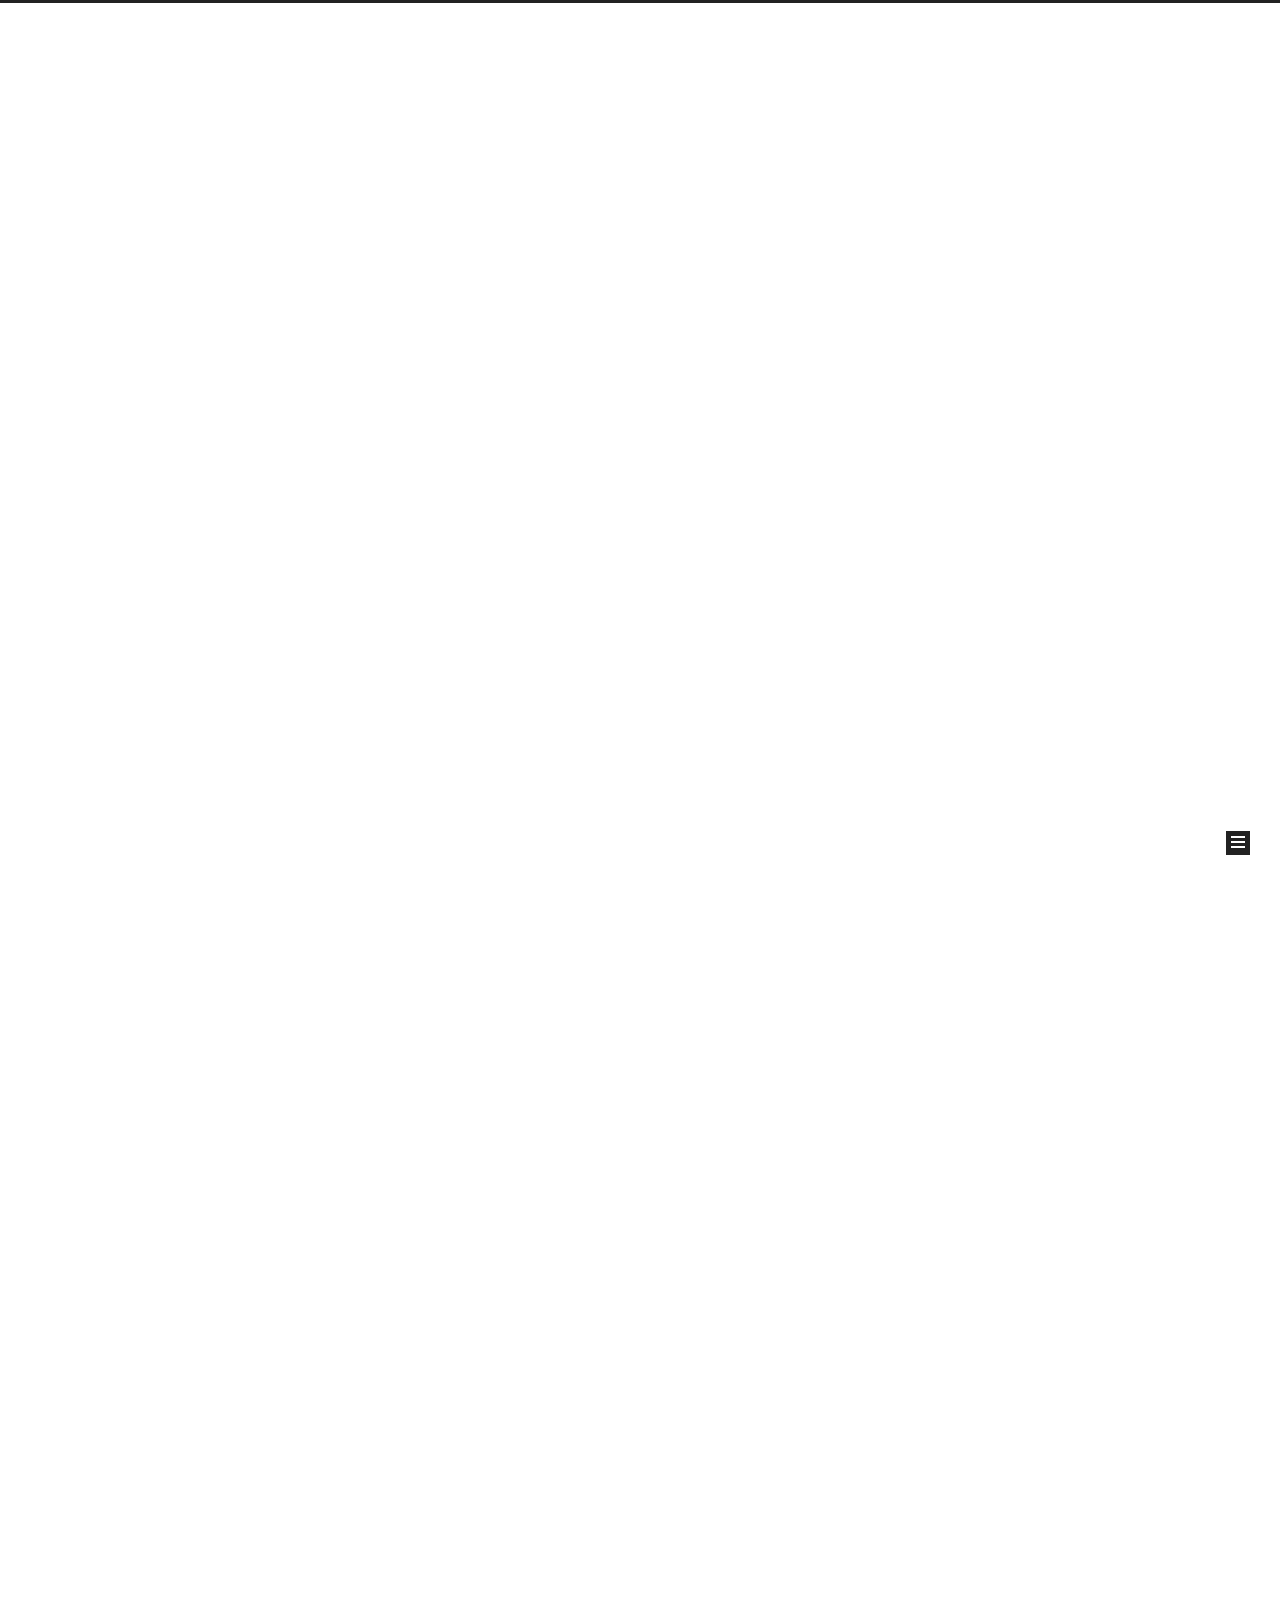
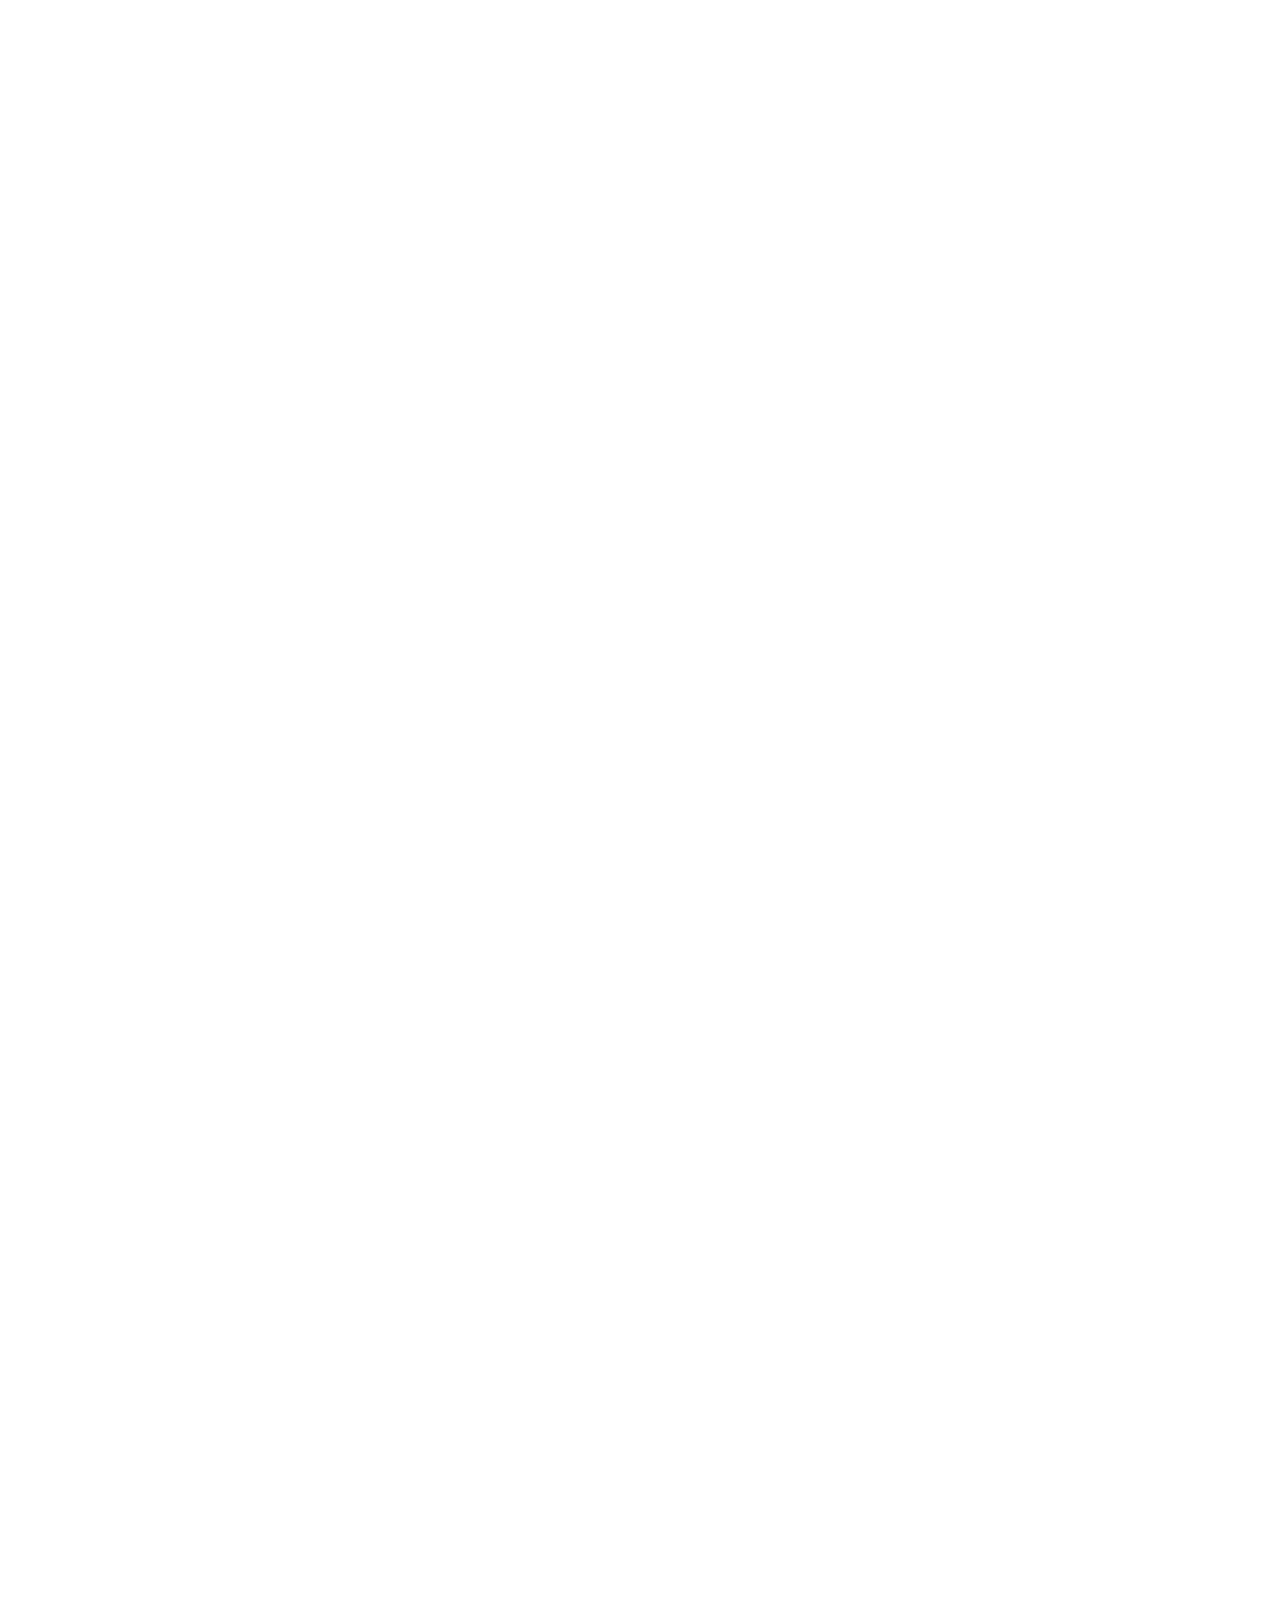
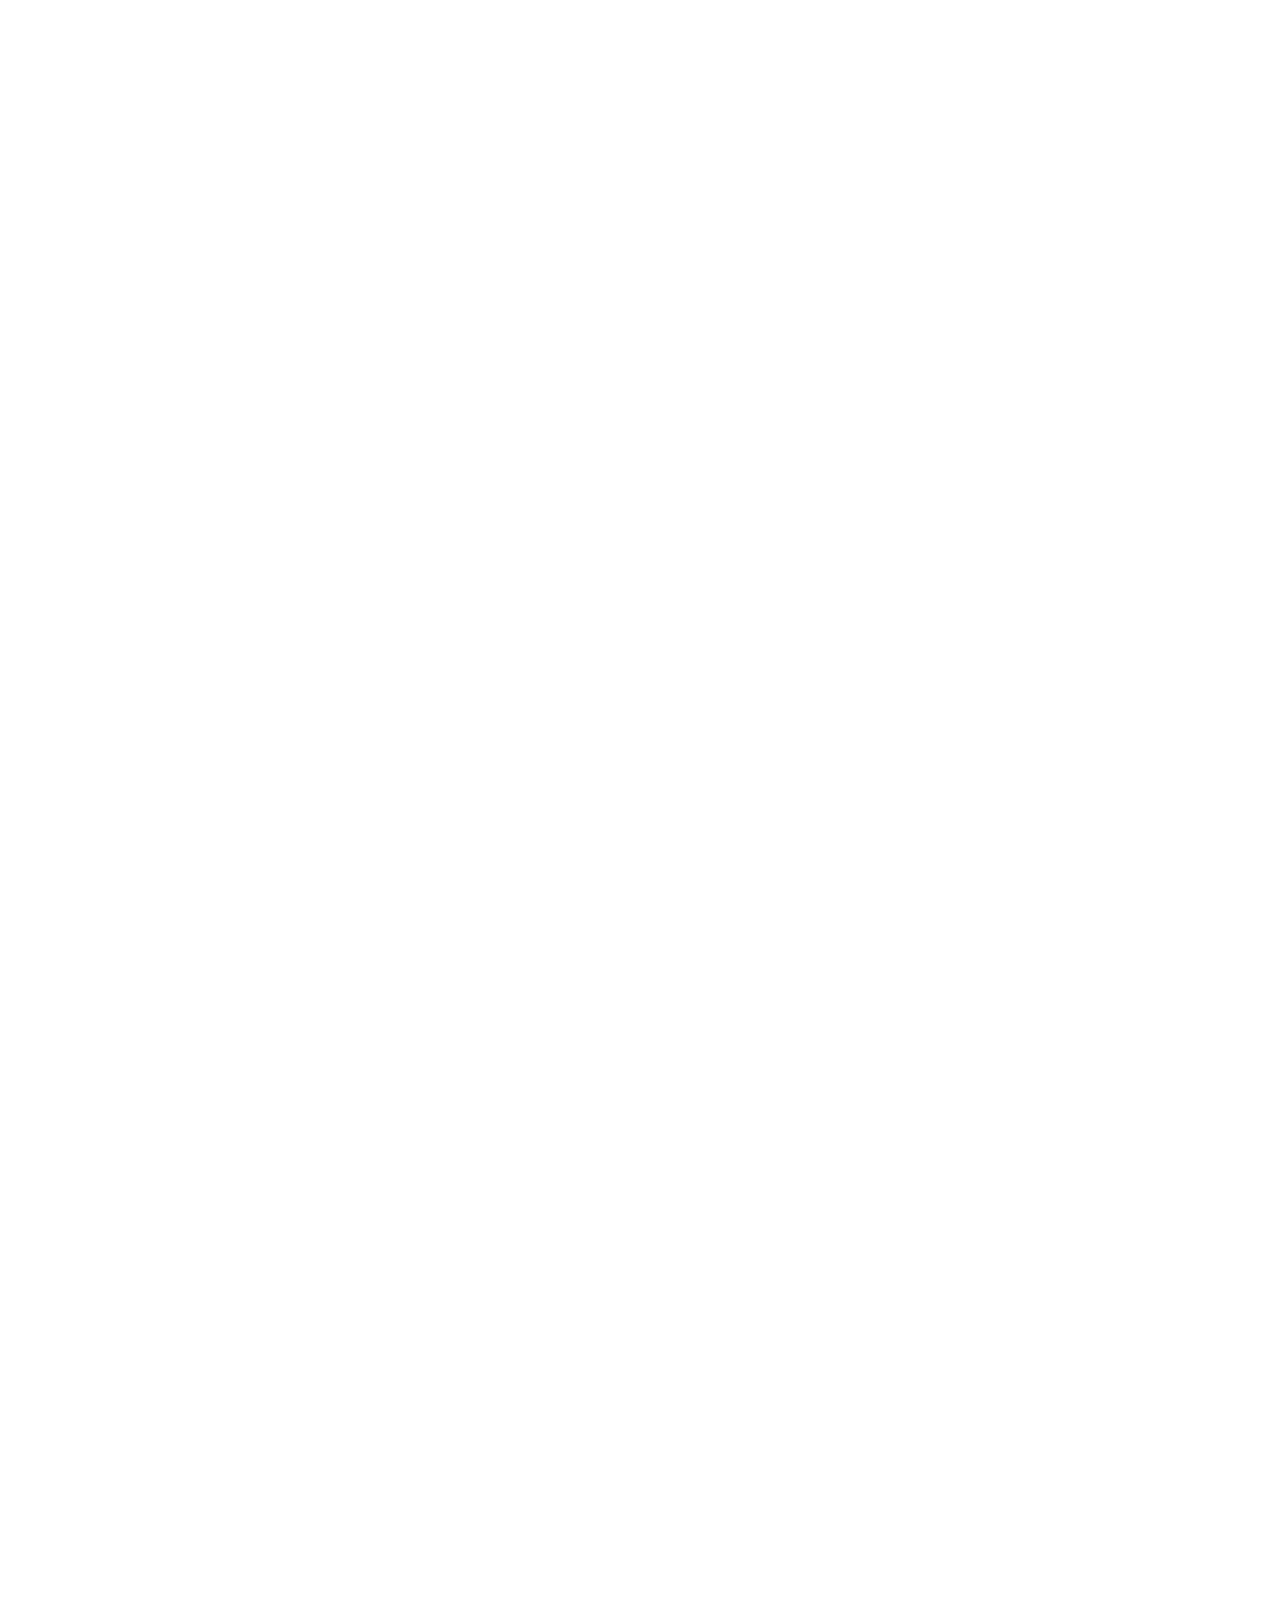
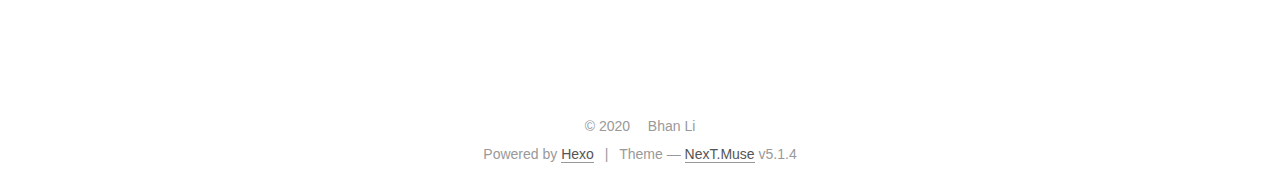
==== commit 795d4f5f: "Site updated: 2020-07-02 17:11:32" ====
--- a/index.html
+++ b/index.html
@@ -1,541 +1,1041 @@
 <!DOCTYPE html>
-<html>
+
+
+
+  
+
+
+<html class="theme-next muse use-motion" lang="en">
 <head>
-  <meta charset="utf-8">
-  
-  <meta name="renderer" content="webkit">
-  <meta http-equiv="X-UA-Compatible" content="IE=edge" >
-  <link rel="dns-prefetch" href="http://yoursite.com">
-  <title>Hexo</title>
-  <meta name="viewport" content="width=device-width, initial-scale=1, maximum-scale=1">
-  <meta property="og:type" content="website">
+  <meta charset="UTF-8"/>
+<meta http-equiv="X-UA-Compatible" content="IE=edge" />
+<meta name="viewport" content="width=device-width, initial-scale=1, maximum-scale=1"/>
+<meta name="theme-color" content="#222">
+
+
+
+
+
+
+
+
+
+<meta http-equiv="Cache-Control" content="no-transform" />
+<meta http-equiv="Cache-Control" content="no-siteapp" />
+
+
+
+
+
+
+
+
+
+
+
+
+
+
+
+
+  
+  
+  <link href="/lib/fancybox/source/jquery.fancybox.css?v=2.1.5" rel="stylesheet" type="text/css" />
+
+
+
+
+
+
+
+<link href="/lib/font-awesome/css/font-awesome.min.css?v=4.6.2" rel="stylesheet" type="text/css" />
+
+<link href="/css/main.css?v=5.1.4" rel="stylesheet" type="text/css" />
+
+
+  <link rel="apple-touch-icon" sizes="180x180" href="/images/apple-touch-icon-next.png?v=5.1.4">
+
+
+  <link rel="icon" type="image/png" sizes="32x32" href="/images/favicon-32x32-next.png?v=5.1.4">
+
+
+  <link rel="icon" type="image/png" sizes="16x16" href="/images/favicon-16x16-next.png?v=5.1.4">
+
+
+  <link rel="mask-icon" href="/images/logo.svg?v=5.1.4" color="#222">
+
+
+
+
+
+  <meta name="keywords" content="Hexo, NexT" />
+
+
+
+
+
+
+
+
+
+
+<meta property="og:type" content="website">
 <meta property="og:title" content="Hexo">
 <meta property="og:url" content="http://yoursite.com/index.html">
 <meta property="og:site_name" content="Hexo">
 <meta property="og:locale" content="en_US">
 <meta property="article:author" content="Bhan Li">
 <meta name="twitter:card" content="summary">
-  
-    <link rel="alternative" href="/atom.xml" title="Hexo" type="application/atom+xml">
-  
-  
-    <link rel="icon" href="/favicon.png">
-  
-  <link rel="stylesheet" type="text/css" href="/./main.0cf68a.css">
-  <style type="text/css">
-  
-    #container.show {
-      background: linear-gradient(200deg,#a0cfe4,#e8c37e);
+
+
+
+<script type="text/javascript" id="hexo.configurations">
+  var NexT = window.NexT || {};
+  var CONFIG = {
+    root: '/',
+    scheme: 'Muse',
+    version: '5.1.4',
+    sidebar: {"position":"left","display":"post","offset":12,"b2t":false,"scrollpercent":false,"onmobile":false},
+    fancybox: true,
+    tabs: true,
+    motion: {"enable":true,"async":false,"transition":{"post_block":"fadeIn","post_header":"slideDownIn","post_body":"slideDownIn","coll_header":"slideLeftIn","sidebar":"slideUpIn"}},
+    duoshuo: {
+      userId: '0',
+      author: 'Author'
+    },
+    algolia: {
+      applicationID: '',
+      apiKey: '',
+      indexName: '',
+      hits: {"per_page":10},
+      labels: {"input_placeholder":"Search for Posts","hits_empty":"We didn't find any results for the search: ${query}","hits_stats":"${hits} results found in ${time} ms"}
     }
-  </style>
-  
-
-  
+  };
+</script>
+
+
+
+  <link rel="canonical" href="http://yoursite.com/"/>
+
+
+
+
+
+  <title>Hexo</title>
+  
+
+
+
+
+
+
+
 
 <meta name="generator" content="Hexo 4.2.1"></head>
 
-<body>
-  <div id="container" q-class="show:isCtnShow">
-    <canvas id="anm-canvas" class="anm-canvas"></canvas>
-    <div class="left-col" q-class="show:isShow">
-      
-<div class="overlay" style="background: #4d4d4d"></div>
-<div class="intrude-less">
-	<header id="header" class="inner">
-		<a href="/" class="profilepic">
-			<img src="" class="js-avatar">
-		</a>
-		<hgroup>
-		  <h1 class="header-author"><a href="/">Bhan Li</a></h1>
-		</hgroup>
-		
-
-		<nav class="header-menu">
-			<ul>
-			
-				<li><a href="/">主页</a></li>
-	        
-				<li><a href="/tags/%E9%9A%8F%E7%AC%94/">随笔</a></li>
-	        
-			</ul>
-		</nav>
-		<nav class="header-smart-menu">
-    		
-    			
-    			<a q-on="click: openSlider(e, 'innerArchive')" href="javascript:void(0)">所有文章</a>
-    			
-            
-    			
-    			<a q-on="click: openSlider(e, 'friends')" href="javascript:void(0)">友链</a>
-    			
-            
-    			
-    			<a q-on="click: openSlider(e, 'aboutme')" href="javascript:void(0)">关于我</a>
-    			
-            
-		</nav>
-		<nav class="header-nav">
-			<div class="social">
-				
-					<a class="github" target="_blank" href="#" title="github"><i class="icon-github"></i></a>
-		        
-					<a class="weibo" target="_blank" href="#" title="weibo"><i class="icon-weibo"></i></a>
-		        
-					<a class="rss" target="_blank" href="#" title="rss"><i class="icon-rss"></i></a>
-		        
-					<a class="zhihu" target="_blank" href="#" title="zhihu"><i class="icon-zhihu"></i></a>
-		        
-			</div>
-		</nav>
-	</header>		
+<body itemscope itemtype="http://schema.org/WebPage" lang="en">
+
+  
+  
+    
+  
+
+  <div class="container sidebar-position-left 
+  page-home">
+    <div class="headband"></div>
+
+    <header id="header" class="header" itemscope itemtype="http://schema.org/WPHeader">
+      <div class="header-inner"><div class="site-brand-wrapper">
+  <div class="site-meta ">
+    
+
+    <div class="custom-logo-site-title">
+      <a href="/"  class="brand" rel="start">
+        <span class="logo-line-before"><i></i></span>
+        <span class="site-title">Hexo</span>
+        <span class="logo-line-after"><i></i></span>
+      </a>
+    </div>
+      
+        <p class="site-subtitle"></p>
+      
+  </div>
+
+  <div class="site-nav-toggle">
+    <button>
+      <span class="btn-bar"></span>
+      <span class="btn-bar"></span>
+      <span class="btn-bar"></span>
+    </button>
+  </div>
 </div>
 
+<nav class="site-nav">
+  
+
+  
+    <ul id="menu" class="menu">
+      
+        
+        <li class="menu-item menu-item-home">
+          <a href="/%20" rel="section">
+            
+              <i class="menu-item-icon fa fa-fw fa-home"></i> <br />
+            
+            Home
+          </a>
+        </li>
+      
+        
+        <li class="menu-item menu-item-archives">
+          <a href="/archives/%20" rel="section">
+            
+              <i class="menu-item-icon fa fa-fw fa-archive"></i> <br />
+            
+            Archives
+          </a>
+        </li>
+      
+
+      
+    </ul>
+  
+
+  
+</nav>
+
+
+
+ </div>
+    </header>
+
+    <main id="main" class="main">
+      <div class="main-inner">
+        <div class="content-wrap">
+          <div id="content" class="content">
+            
+  <section id="posts" class="posts-expand">
+    
+      
+
+  
+
+  
+  
+  
+
+  <article class="post post-type-normal" itemscope itemtype="http://schema.org/Article">
+  
+  
+  
+  <div class="post-block">
+    <link itemprop="mainEntityOfPage" href="http://yoursite.com/2020/07/02/Cannot%20determine%20embedded%20database%20driver%20class%20for%20database%20type%20NONE/">
+
+    <span hidden itemprop="author" itemscope itemtype="http://schema.org/Person">
+      <meta itemprop="name" content="Bhan Li">
+      <meta itemprop="description" content="">
+      <meta itemprop="image" content="/images/avatar.gif">
+    </span>
+
+    <span hidden itemprop="publisher" itemscope itemtype="http://schema.org/Organization">
+      <meta itemprop="name" content="Hexo">
+    </span>
+
+    
+      <header class="post-header">
+
+        
+        
+          <h1 class="post-title" itemprop="name headline">
+                
+                <a class="post-title-link" href="/2020/07/02/Cannot%20determine%20embedded%20database%20driver%20class%20for%20database%20type%20NONE/" itemprop="url">Cannot determine embedded database driver class for database type NONE</a></h1>
+        
+
+        <div class="post-meta">
+          <span class="post-time">
+            
+              <span class="post-meta-item-icon">
+                <i class="fa fa-calendar-o"></i>
+              </span>
+              
+                <span class="post-meta-item-text">Posted on</span>
+              
+              <time title="Post created" itemprop="dateCreated datePublished" datetime="2020-07-02T11:46:37+08:00">
+                2020-07-02
+              </time>
+            
+
+            
+
+            
+          </span>
+
+          
+
+          
+            
+          
+
+          
+          
+
+          
+
+          
+
+          
+
+        </div>
+      </header>
+    
+
+    
+    
+    
+    <div class="post-body" itemprop="articleBody">
+
+      
+      
+
+      
+        
+          
+            <p>@[TOC](Cannot determine embedded database driver class for database type NONE)</p>
+<figure class="highlight javascript"><table><tr><td class="gutter"><pre><span class="line">1</span><br><span class="line">2</span><br></pre></td><td class="code"><pre><span class="line"><span class="comment">// 就是这个地方多加了一个这个</span></span><br><span class="line">&lt;packaging&gt;pom&lt;<span class="regexp">/packaging&gt;</span></span><br></pre></td></tr></table></figure>
+<p>导致了报错,去看编译后的文件,也找不到对应的问题.<br>起初以为是yml的问题,最后我又自己敲代码,注意了yml的格式后,转念一想如果是yml文件里面有问题也应该是报错是报的是yml,而不是下面这个错误</p>
+<figure class="highlight javascript"><table><tr><td class="gutter"><pre><span class="line">1</span><br><span class="line">2</span><br><span class="line">3</span><br><span class="line">4</span><br><span class="line">5</span><br><span class="line">6</span><br><span class="line">7</span><br><span class="line">8</span><br><span class="line">9</span><br><span class="line">10</span><br><span class="line">11</span><br><span class="line">12</span><br><span class="line">13</span><br><span class="line">14</span><br><span class="line">15</span><br><span class="line">16</span><br><span class="line">17</span><br></pre></td><td class="code"><pre><span class="line">rror starting ApplicationContext. To display the auto-configuration report re-run your application <span class="keyword">with</span> <span class="string">'debug'</span> enabled.</span><br><span class="line"><span class="number">2019</span><span class="number">-09</span><span class="number">-17</span> <span class="number">10</span>:<span class="number">01</span>:<span class="number">51.242</span> ERROR <span class="number">11060</span> --- [  restartedMain] o.s.b.d.LoggingFailureAnalysisReporter   : </span><br><span class="line"></span><br><span class="line">***************************</span><br><span class="line">APPLICATION FAILED TO START</span><br><span class="line">***************************</span><br><span class="line"></span><br><span class="line">Description:</span><br><span class="line"></span><br><span class="line">Cannot determine embedded database driver <span class="class"><span class="keyword">class</span> <span class="title">for</span> <span class="title">database</span> <span class="title">type</span> <span class="title">NONE</span></span></span><br><span class="line"><span class="class"></span></span><br><span class="line">Action:</span><br><span class="line"></span><br><span class="line">If you want an embedded database please put a supported one on the classpath. If you have database settings to be loaded <span class="keyword">from</span> a particular profile you may need to active it (no profiles are currently active).</span><br><span class="line"></span><br><span class="line"></span><br><span class="line">Process finished <span class="keyword">with</span> exit code <span class="number">0</span></span><br></pre></td></tr></table></figure>
+<p> packaging：打包类型，默认是jar，可以配置成war、zip、pom类型。</p>
+<p>POM是最简单的打包类型。不像一个JAR，SAR，或者EAR，它生成的构件只是它本身。</p>
+<p>没有代码需要测试或者编译，也没有资源需要处理。打包类型为POM的项目的默认目标</p>
+<p>生命周期阶段        目标</p>
+<p>package               site:attach-descriptor</p>
+<p>install                   install:install</p>
+<p>deploy                 deploy:deploy<br>简单来说pom 项目里没有java代码，也不执行任何代码，只是为了聚合工程或传递依赖用的。</p>
+<p>总结:心平气和,Peace!</p>
+
+          
+        
+      
     </div>
-    <div class="mid-col" q-class="show:isShow,hide:isShow|isFalse">
-      
-<nav id="mobile-nav">
-  	<div class="overlay js-overlay" style="background: #4d4d4d"></div>
-	<div class="btnctn js-mobile-btnctn">
-  		<div class="slider-trigger list" q-on="click: openSlider(e)"><i class="icon icon-sort"></i></div>
-	</div>
-	<div class="intrude-less">
-		<header id="header" class="inner">
-			<div class="profilepic">
-				<img src="" class="js-avatar">
-			</div>
-			<hgroup>
-			  <h1 class="header-author js-header-author">Bhan Li</h1>
-			</hgroup>
-			
-			
-			
-				
-			
-				
-			
-			
-			
-			<nav class="header-nav">
-				<div class="social">
-					
-						<a class="github" target="_blank" href="#" title="github"><i class="icon-github"></i></a>
-			        
-						<a class="weibo" target="_blank" href="#" title="weibo"><i class="icon-weibo"></i></a>
-			        
-						<a class="rss" target="_blank" href="#" title="rss"><i class="icon-rss"></i></a>
-			        
-						<a class="zhihu" target="_blank" href="#" title="zhihu"><i class="icon-zhihu"></i></a>
-			        
-				</div>
-			</nav>
-
-			<nav class="header-menu js-header-menu">
-				<ul style="width: 50%">
-				
-				
-					<li style="width: 50%"><a href="/">主页</a></li>
-		        
-					<li style="width: 50%"><a href="/tags/%E9%9A%8F%E7%AC%94/">随笔</a></li>
-		        
-				</ul>
-			</nav>
-		</header>				
-	</div>
-	<div class="mobile-mask" style="display:none" q-show="isShow"></div>
-</nav>
-
-      <div id="wrapper" class="body-wrap">
-        <div class="menu-l">
-          <div class="canvas-wrap">
-            <canvas data-colors="#eaeaea" data-sectionHeight="100" data-contentId="js-content" id="myCanvas1" class="anm-canvas"></canvas>
+    
+    
+    
+
+    
+
+    
+
+    
+
+    <footer class="post-footer">
+      
+
+      
+
+      
+
+      
+      
+        <div class="post-eof"></div>
+      
+    </footer>
+  </div>
+  
+  
+  
+  </article>
+
+
+    
+      
+
+  
+
+  
+  
+  
+
+  <article class="post post-type-normal" itemscope itemtype="http://schema.org/Article">
+  
+  
+  
+  <div class="post-block">
+    <link itemprop="mainEntityOfPage" href="http://yoursite.com/2020/07/02/%E7%A8%8B%E5%BA%8F%E5%91%98%E8%AA%93%E8%A8%80/">
+
+    <span hidden itemprop="author" itemscope itemtype="http://schema.org/Person">
+      <meta itemprop="name" content="Bhan Li">
+      <meta itemprop="description" content="">
+      <meta itemprop="image" content="/images/avatar.gif">
+    </span>
+
+    <span hidden itemprop="publisher" itemscope itemtype="http://schema.org/Organization">
+      <meta itemprop="name" content="Hexo">
+    </span>
+
+    
+      <header class="post-header">
+
+        
+        
+          <h1 class="post-title" itemprop="name headline">
+                
+                <a class="post-title-link" href="/2020/07/02/%E7%A8%8B%E5%BA%8F%E5%91%98%E8%AA%93%E8%A8%80/" itemprop="url">程序员誓言</a></h1>
+        
+
+        <div class="post-meta">
+          <span class="post-time">
+            
+              <span class="post-meta-item-icon">
+                <i class="fa fa-calendar-o"></i>
+              </span>
+              
+                <span class="post-meta-item-text">Posted on</span>
+              
+              <time title="Post created" itemprop="dateCreated datePublished" datetime="2020-07-02T11:45:09+08:00">
+                2020-07-02
+              </time>
+            
+
+            
+
+            
+          </span>
+
+          
+
+          
+            
+          
+
+          
+          
+
+          
+
+          
+
+          
+
+        </div>
+      </header>
+    
+
+    
+    
+    
+    <div class="post-body" itemprop="articleBody">
+
+      
+      
+
+      
+        
+          
+            <h2 id="The-Programmer’s-Oath（程序员誓言）"><a href="#The-Programmer’s-Oath（程序员誓言）" class="headerlink" title="The Programmer’s Oath（程序员誓言）"></a>The Programmer’s Oath（程序员誓言）</h2><p><strong><em>In order to defend and preserve the honor of the profession of computer<br>programmers, I Promise that, to the best of my ability and judgement<br>为了捍卫和维护计算机程序员的职业荣誉,我承诺,尽我所能和判断力</em></strong></p>
+<blockquote>
+<ol>
+<li>I will not produce harmful code<br>我不会产生有害的代码。</li>
+</ol>
+</blockquote>
+<blockquote>
+<ol start="2">
+<li>The code that I produce will always be my best work. I will not knowingly<br>allow code that is defective either in behavior or structure to accumulate<br>我制作的代码永远是我最好的作品。我不会故意允许在行为或结构上有缺陷<br>的代码。</li>
+</ol>
+</blockquote>
+<blockquote>
+<ol start="3">
+<li>I will produce, with each release, a quick, sure, and repeatable proof that<br>every element of the code works as it should<br>每次发布时,我都会生成一个快速、可靠、可重复的证据,证明代码的每个<br>元素都应该正常工作</li>
+</ol>
+</blockquote>
+<blockquote>
+<ol start="4">
+<li>I will make frequent, small, releases so that I do not impede the progress of others<br>我将经常发布小版本,这样我就不会妨碍其他人的进展。</li>
+</ol>
+</blockquote>
+<blockquote>
+<ol start="5">
+<li>I will fearlessly and relentlessly improve my creations at every<br>opportunity. I will never degrade them<br>我会抓住每一个机会,无畏地不懈地改进我的代码。我永远不会损害它们。</li>
+</ol>
+</blockquote>
+<blockquote>
+<ol start="6">
+<li>I will do all that i can to keep the productivity of myself, and others, as<br>high as possible i will do nothing that decreases that productivity<br>我将尽我所能保持自己和他人的生产力。我不会做任何降低生产力的事情。</li>
+</ol>
+</blockquote>
+<blockquote>
+<ol start="7">
+<li>I will continuously ensure that others can cover for me, and that I can<br>cover for them<br>我将继续确保支持其他人的工作,并且他们也可以支持我的工作。</li>
+</ol>
+</blockquote>
+<blockquote>
+<ol start="8">
+<li>I will produce estimates that are honest both in magnitude and<br>precision I will not make promises without certainty<br>我将对幅度和精度做出诚实的估计。我不会作出做不到的诺言。</li>
+</ol>
+</blockquote>
+<blockquote>
+<p>9.I will never stop learning and improving my craft<br>我将永远不会停止学习和改进我的技艺。</p>
+</blockquote>
+<p><strong><em>From Robert cmartin</em></strong></p>
+
+          
+        
+      
+    </div>
+    
+    
+    
+
+    
+
+    
+
+    
+
+    <footer class="post-footer">
+      
+
+      
+
+      
+
+      
+      
+        <div class="post-eof"></div>
+      
+    </footer>
+  </div>
+  
+  
+  
+  </article>
+
+
+    
+      
+
+  
+
+  
+  
+  
+
+  <article class="post post-type-normal" itemscope itemtype="http://schema.org/Article">
+  
+  
+  
+  <div class="post-block">
+    <link itemprop="mainEntityOfPage" href="http://yoursite.com/2020/07/02/SpringServletContainerInitializer%20cannot%20be%20cast%20to%20javax.servlet.ServletContainerInitializer/">
+
+    <span hidden itemprop="author" itemscope itemtype="http://schema.org/Person">
+      <meta itemprop="name" content="Bhan Li">
+      <meta itemprop="description" content="">
+      <meta itemprop="image" content="/images/avatar.gif">
+    </span>
+
+    <span hidden itemprop="publisher" itemscope itemtype="http://schema.org/Organization">
+      <meta itemprop="name" content="Hexo">
+    </span>
+
+    
+      <header class="post-header">
+
+        
+        
+          <h1 class="post-title" itemprop="name headline">
+                
+                <a class="post-title-link" href="/2020/07/02/SpringServletContainerInitializer%20cannot%20be%20cast%20to%20javax.servlet.ServletContainerInitializer/" itemprop="url">SpringServletContainerInitializer cannot be cast to javax.servlet.ServletContainerInitializer</a></h1>
+        
+
+        <div class="post-meta">
+          <span class="post-time">
+            
+              <span class="post-meta-item-icon">
+                <i class="fa fa-calendar-o"></i>
+              </span>
+              
+                <span class="post-meta-item-text">Posted on</span>
+              
+              <time title="Post created" itemprop="dateCreated datePublished" datetime="2020-07-02T11:43:41+08:00">
+                2020-07-02
+              </time>
+            
+
+            
+
+            
+          </span>
+
+          
+
+          
+            
+          
+
+          
+          
+
+          
+
+          
+
+          
+
+        </div>
+      </header>
+    
+
+    
+    
+    
+    <div class="post-body" itemprop="articleBody">
+
+      
+      
+
+      
+        
+          
+            <p><strong><em>org.springframework.web.SpringServletContainerInitializer cannot be cast to javax.servlet. ServletContainerInitializer</em></strong><br>场景：SSM+tomcat7环境中用IDEA Community运行项目（基于Smart Tomcat），确认Smart Tomcat配置没问题后项目启动报错</p>
+<p><strong>报错原因：</strong><br>项目的pom.xml配置了javax.servlet与tomcat7中的servlet-api.jar中的servlet冲突所造成的.<br><em>但是，工程是聚合工程，若将commons‘程里面的servlet-api依赖的 scope修改成 provided 就会导致其他依赖了 commons的工程找不到引用过 servlet-api中的类</em></p>
+<p><strong>解决方案</strong><br>将commons工程中的pom.xml</p>
+<figure class="highlight"><table><tr><td class="gutter"><pre><span class="line">1</span><br><span class="line">2</span><br><span class="line">3</span><br><span class="line">4</span><br><span class="line">5</span><br><span class="line">6</span><br></pre></td><td class="code"><pre><span class="line">&lt;dependency&gt;</span><br><span class="line">    &lt;groupId&gt;javax.servlet&lt;/groupId&gt;</span><br><span class="line">    &lt;artifactId&gt;javax.servlet-api&lt;/artifactId&gt;</span><br><span class="line">    &lt;scope&gt;provided&lt;/scope&gt;</span><br><span class="line">    &lt;version&gt;&#123;servlet-api.version&#125;&lt;/version&gt;</span><br><span class="line">&lt;/dependency&gt;</span><br></pre></td></tr></table></figure>
+<p>将依赖了commons工程中的pom.xml</p>
+<figure class="highlight"><table><tr><td class="gutter"><pre><span class="line">1</span><br><span class="line">2</span><br><span class="line">3</span><br><span class="line">4</span><br><span class="line">5</span><br><span class="line">6</span><br></pre></td><td class="code"><pre><span class="line">&lt;dependency&gt;</span><br><span class="line">    &lt;groupId&gt;javax.servlet&lt;/groupId&gt;</span><br><span class="line">    &lt;artifactId&gt;javax.servlet-api&lt;/artifactId&gt;</span><br><span class="line">    &lt;scope&gt;provided&lt;/scope&gt;</span><br><span class="line">    &lt;version&gt;&#123;servlet-api.version&#125;&lt;/version&gt;</span><br><span class="line">&lt;/dependency&gt;</span><br></pre></td></tr></table></figure>
+          
+        
+      
+    </div>
+    
+    
+    
+
+    
+
+    
+
+    
+
+    <footer class="post-footer">
+      
+
+      
+
+      
+
+      
+      
+        <div class="post-eof"></div>
+      
+    </footer>
+  </div>
+  
+  
+  
+  </article>
+
+
+    
+      
+
+  
+
+  
+  
+  
+
+  <article class="post post-type-normal" itemscope itemtype="http://schema.org/Article">
+  
+  
+  
+  <div class="post-block">
+    <link itemprop="mainEntityOfPage" href="http://yoursite.com/2020/07/02/IDEA%20Community%E8%BF%90%E8%A1%8CSSM%EF%BC%8C%E5%8D%B3%E9%85%8D%E7%BD%AEtomcat/">
+
+    <span hidden itemprop="author" itemscope itemtype="http://schema.org/Person">
+      <meta itemprop="name" content="Bhan Li">
+      <meta itemprop="description" content="">
+      <meta itemprop="image" content="/images/avatar.gif">
+    </span>
+
+    <span hidden itemprop="publisher" itemscope itemtype="http://schema.org/Organization">
+      <meta itemprop="name" content="Hexo">
+    </span>
+
+    
+      <header class="post-header">
+
+        
+        
+          <h1 class="post-title" itemprop="name headline">
+                
+                <a class="post-title-link" href="/2020/07/02/IDEA%20Community%E8%BF%90%E8%A1%8CSSM%EF%BC%8C%E5%8D%B3%E9%85%8D%E7%BD%AEtomcat/" itemprop="url">IDEA Community运行SSM，即配置tomcat</a></h1>
+        
+
+        <div class="post-meta">
+          <span class="post-time">
+            
+              <span class="post-meta-item-icon">
+                <i class="fa fa-calendar-o"></i>
+              </span>
+              
+                <span class="post-meta-item-text">Posted on</span>
+              
+              <time title="Post created" itemprop="dateCreated datePublished" datetime="2020-07-02T11:40:08+08:00">
+                2020-07-02
+              </time>
+            
+
+            
+
+            
+          </span>
+
+          
+
+          
+            
+          
+
+          
+          
+
+          
+
+          
+
+          
+
+        </div>
+      </header>
+    
+
+    
+    
+    
+    <div class="post-body" itemprop="articleBody">
+
+      
+      
+
+      
+        
+          
+            <p>++++++++<strong>原因</strong>：社区版不支持Tomcat插件</p>
+<h2 id="解决办法："><a href="#解决办法：" class="headerlink" title="解决办法："></a><strong>解决办法</strong>：</h2><p><strong>1.Smart Tomcat</strong></p>
+<ul>
+<li>去JB官网下载对应的支持的插件并集成</li>
+<li>配置对应的Tomcat<img src="https://img-blog.csdnimg.cn/20200624113912606.png?x-oss-process=image/watermark,type_ZmFuZ3poZW5naGVpdGk,shadow_10,text_aHR0cHM6Ly9ibG9nLmNzZG4ubmV0L3dlaXhpbl80NDgxMDI2Mg==,size_16,color_FFFFFF,t_70" alt="在这里插入图片描述"></li>
+<li>运行</li>
+</ul>
+<p><strong>2.Maven Plugin</strong></p>
+<ul>
+<li>POM集成</li>
+</ul>
+<figure class="highlight"><table><tr><td class="gutter"><pre><span class="line">1</span><br><span class="line">2</span><br><span class="line">3</span><br><span class="line">4</span><br><span class="line">5</span><br><span class="line">6</span><br><span class="line">7</span><br><span class="line">8</span><br><span class="line">9</span><br><span class="line">10</span><br><span class="line">11</span><br><span class="line">12</span><br><span class="line">13</span><br><span class="line">14</span><br><span class="line">15</span><br><span class="line">16</span><br></pre></td><td class="code"><pre><span class="line">!-- Maven Tomcat Plugin --&gt;</span><br><span class="line">&lt;plugin&gt;</span><br><span class="line">  &lt;groupId&gt;org.apache.tomcat.maven&lt;/groupId&gt;</span><br><span class="line">  &lt;artifactId&gt;tomcat7-maven-plugin&lt;/artifactId&gt;</span><br><span class="line">  &lt;version&gt;2.2&lt;/version&gt;</span><br><span class="line">  &lt;configuration&gt;</span><br><span class="line">    &lt;!--Deploy to server--&gt;</span><br><span class="line">    &lt;!--&lt;url&gt;http:<span class="comment">//localhost:8080/manager/text&lt;/url&gt;--&gt;</span></span><br><span class="line">    &lt;!--&lt;username&gt;admin&lt;/username&gt;--&gt;</span><br><span class="line">    &lt;!--&lt;password&gt;admin&lt;/password&gt;--&gt;</span><br><span class="line">    &lt;port&gt;8080&lt;/port&gt;</span><br><span class="line">    &lt;path&gt;/&lt;/path&gt;</span><br><span class="line">    &lt;uriEncoding&gt;UTF-8&lt;/uriEncoding&gt;</span><br><span class="line">    &lt;server&gt;tomcat7&lt;/server&gt;</span><br><span class="line">  &lt;/configuration&gt;</span><br><span class="line">&lt;/plugin&gt;</span><br></pre></td></tr></table></figure>
+<ul>
+<li>运行</li>
+</ul>
+
+          
+        
+      
+    </div>
+    
+    
+    
+
+    
+
+    
+
+    
+
+    <footer class="post-footer">
+      
+
+      
+
+      
+
+      
+      
+        <div class="post-eof"></div>
+      
+    </footer>
+  </div>
+  
+  
+  
+  </article>
+
+
+    
+  </section>
+
+  
+
+
           </div>
-          <div id="js-content" class="content-ll">
-            
-  
-    <article id="post-我的第一篇博客" class="article article-type-post  article-index" itemscope itemprop="blogPost">
-  <div class="article-inner">
-    
-      <header class="article-header">
-        
-  
-    <h1 itemprop="name">
-      <a class="article-title" href="/2020/07/02/%E6%88%91%E7%9A%84%E7%AC%AC%E4%B8%80%E7%AF%87%E5%8D%9A%E5%AE%A2/">我的第一篇文章</a>
-    </h1>
-  
-
-        
-        <a href="/2020/07/02/%E6%88%91%E7%9A%84%E7%AC%AC%E4%B8%80%E7%AF%87%E5%8D%9A%E5%AE%A2/" class="archive-article-date">
-  	<time datetime="2020-07-02T04:40:58.000Z" itemprop="datePublished"><i class="icon-calendar icon"></i>2020-07-02</time>
-</a>
-        
-      </header>
-    
-    <div class="article-entry" itemprop="articleBody">
-      
-        <h2 id="asdasd-sdas"><a href="#asdasd-sdas" class="headerlink" title="asdasd sdas"></a>asdasd sdas</h2><p>asdadsadasdaas </p>
-
-      
-
-      
-    </div>
-    <div class="article-info article-info-index">
-      
-      
-      
-
-      
-        <p class="article-more-link">
-          <a class="article-more-a" href="/2020/07/02/%E6%88%91%E7%9A%84%E7%AC%AC%E4%B8%80%E7%AF%87%E5%8D%9A%E5%AE%A2/">展开全文 >></a>
-        </p>
-      
-
-      
-      <div class="clearfix"></div>
+          
+
+
+          
+
+        </div>
+        
+          
+  
+  <div class="sidebar-toggle">
+    <div class="sidebar-toggle-line-wrap">
+      <span class="sidebar-toggle-line sidebar-toggle-line-first"></span>
+      <span class="sidebar-toggle-line sidebar-toggle-line-middle"></span>
+      <span class="sidebar-toggle-line sidebar-toggle-line-last"></span>
     </div>
   </div>
-</article>
-
-<aside class="wrap-side-operation">
-    <div class="mod-side-operation">
-        
-        <div class="jump-container" id="js-jump-container" style="display:none;">
-            <a href="javascript:void(0)" class="mod-side-operation__jump-to-top">
-                <i class="icon-font icon-back"></i>
-            </a>
-            <div id="js-jump-plan-container" class="jump-plan-container" style="top: -11px;">
-                <i class="icon-font icon-plane jump-plane"></i>
-            </div>
+
+  <aside id="sidebar" class="sidebar">
+    
+    <div class="sidebar-inner">
+
+      
+
+      
+
+      <section class="site-overview-wrap sidebar-panel sidebar-panel-active">
+        <div class="site-overview">
+          <div class="site-author motion-element" itemprop="author" itemscope itemtype="http://schema.org/Person">
+            
+              <p class="site-author-name" itemprop="name">Bhan Li</p>
+              <p class="site-description motion-element" itemprop="description"></p>
+          </div>
+
+          <nav class="site-state motion-element">
+
+            
+              <div class="site-state-item site-state-posts">
+              
+                <a href="/archives/%20%7C%7C%20archive">
+              
+                  <span class="site-state-item-count">4</span>
+                  <span class="site-state-item-name">posts</span>
+                </a>
+              </div>
+            
+
+            
+
+            
+
+          </nav>
+
+          
+
+          
+
+          
+          
+
+          
+          
+
+          
+
         </div>
-        
-        
+      </section>
+
+      
+
+      
+
     </div>
-</aside>
-
-
-
-
-  
-    <article id="post-hello-world" class="article article-type-post  article-index" itemscope itemprop="blogPost">
-  <div class="article-inner">
-    
-      <header class="article-header">
-        
-  
-    <h1 itemprop="name">
-      <a class="article-title" href="/2020/07/02/hello-world/">Hello World</a>
-    </h1>
-  
-
-        
-        <a href="/2020/07/02/hello-world/" class="archive-article-date">
-  	<time datetime="2020-07-01T16:45:42.488Z" itemprop="datePublished"><i class="icon-calendar icon"></i>2020-07-02</time>
-</a>
-        
-      </header>
-    
-    <div class="article-entry" itemprop="articleBody">
-      
-        <p>Welcome to <a href="https://hexo.io/" target="_blank" rel="noopener">Hexo</a>! This is your very first post. Check <a href="https://hexo.io/docs/" target="_blank" rel="noopener">documentation</a> for more info. If you get any problems when using Hexo, you can find the answer in <a href="https://hexo.io/docs/troubleshooting.html" target="_blank" rel="noopener">troubleshooting</a> or you can ask me on <a href="https://github.com/hexojs/hexo/issues" target="_blank" rel="noopener">GitHub</a>.</p>
-<h2 id="Quick-Start"><a href="#Quick-Start" class="headerlink" title="Quick Start"></a>Quick Start</h2><h3 id="Create-a-new-post"><a href="#Create-a-new-post" class="headerlink" title="Create a new post"></a>Create a new post</h3><figure class="highlight bash"><table><tr><td class="gutter"><pre><span class="line">1</span><br></pre></td><td class="code"><pre><span class="line">$ hexo new <span class="string">"My New Post"</span></span><br></pre></td></tr></table></figure>
-
-<p>More info: <a href="https://hexo.io/docs/writing.html" target="_blank" rel="noopener">Writing</a></p>
-<h3 id="Run-server"><a href="#Run-server" class="headerlink" title="Run server"></a>Run server</h3><figure class="highlight bash"><table><tr><td class="gutter"><pre><span class="line">1</span><br></pre></td><td class="code"><pre><span class="line">$ hexo server</span><br></pre></td></tr></table></figure>
-
-<p>More info: <a href="https://hexo.io/docs/server.html" target="_blank" rel="noopener">Server</a></p>
-<h3 id="Generate-static-files"><a href="#Generate-static-files" class="headerlink" title="Generate static files"></a>Generate static files</h3><figure class="highlight bash"><table><tr><td class="gutter"><pre><span class="line">1</span><br></pre></td><td class="code"><pre><span class="line">$ hexo generate</span><br></pre></td></tr></table></figure>
-
-<p>More info: <a href="https://hexo.io/docs/generating.html" target="_blank" rel="noopener">Generating</a></p>
-<h3 id="Deploy-to-remote-sites"><a href="#Deploy-to-remote-sites" class="headerlink" title="Deploy to remote sites"></a>Deploy to remote sites</h3><figure class="highlight bash"><table><tr><td class="gutter"><pre><span class="line">1</span><br></pre></td><td class="code"><pre><span class="line">$ hexo deploy</span><br></pre></td></tr></table></figure>
-
-<p>More info: <a href="https://hexo.io/docs/one-command-deployment.html" target="_blank" rel="noopener">Deployment</a></p>
-
-      
-
-      
-    </div>
-    <div class="article-info article-info-index">
-      
-      
-      
-
-      
-        <p class="article-more-link">
-          <a class="article-more-a" href="/2020/07/02/hello-world/">展开全文 >></a>
-        </p>
-      
-
-      
-      <div class="clearfix"></div>
-    </div>
+  </aside>
+
+
+        
+      </div>
+    </main>
+
+    <footer id="footer" class="footer">
+      <div class="footer-inner">
+        <div class="copyright">&copy; <span itemprop="copyrightYear">2020</span>
+  <span class="with-love">
+    <i class="fa fa-user"></i>
+  </span>
+  <span class="author" itemprop="copyrightHolder">Bhan Li</span>
+
+  
+</div>
+
+
+  <div class="powered-by">Powered by <a class="theme-link" target="_blank" href="https://hexo.io">Hexo</a></div>
+
+
+
+  <span class="post-meta-divider">|</span>
+
+
+
+  <div class="theme-info">Theme &mdash; <a class="theme-link" target="_blank" href="https://github.com/iissnan/hexo-theme-next">NexT.Muse</a> v5.1.4</div>
+
+
+
+
+        
+
+
+
+
+
+
+
+        
+      </div>
+    </footer>
+
+    
+      <div class="back-to-top">
+        <i class="fa fa-arrow-up"></i>
+        
+      </div>
+    
+
+    
+
   </div>
-</article>
-
-<aside class="wrap-side-operation">
-    <div class="mod-side-operation">
-        
-        <div class="jump-container" id="js-jump-container" style="display:none;">
-            <a href="javascript:void(0)" class="mod-side-operation__jump-to-top">
-                <i class="icon-font icon-back"></i>
-            </a>
-            <div id="js-jump-plan-container" class="jump-plan-container" style="top: -11px;">
-                <i class="icon-font icon-plane jump-plane"></i>
-            </div>
-        </div>
-        
-        
-    </div>
-</aside>
-
-
-
-
-  
-  
-
-
-          </div>
-        </div>
-      </div>
-      <footer id="footer">
-  <div class="outer">
-    <div id="footer-info">
-    	<div class="footer-left">
-    		&copy; 2020 Bhan Li
-    	</div>
-      	<div class="footer-right">
-      		<a href="http://hexo.io/" target="_blank">Hexo</a>  Theme <a href="https://github.com/litten/hexo-theme-yilia" target="_blank">Yilia</a> by Litten
-      	</div>
-    </div>
-  </div>
-</footer>
-    </div>
-    <script>
-	var yiliaConfig = {
-		mathjax: false,
-		isHome: true,
-		isPost: false,
-		isArchive: false,
-		isTag: false,
-		isCategory: false,
-		open_in_new: false,
-		toc_hide_index: true,
-		root: "/",
-		innerArchive: true,
-		showTags: false
-	}
+
+  
+
+<script type="text/javascript">
+  if (Object.prototype.toString.call(window.Promise) !== '[object Function]') {
+    window.Promise = null;
+  }
 </script>
 
-<script>!function(t){function n(e){if(r[e])return r[e].exports;var i=r[e]={exports:{},id:e,loaded:!1};return t[e].call(i.exports,i,i.exports,n),i.loaded=!0,i.exports}var r={};n.m=t,n.c=r,n.p="./",n(0)}([function(t,n,r){r(195),t.exports=r(191)},function(t,n,r){var e=r(3),i=r(52),o=r(27),u=r(28),c=r(53),f="prototype",a=function(t,n,r){var s,l,h,v,p=t&a.F,d=t&a.G,y=t&a.S,g=t&a.P,b=t&a.B,m=d?e:y?e[n]||(e[n]={}):(e[n]||{})[f],x=d?i:i[n]||(i[n]={}),w=x[f]||(x[f]={});d&&(r=n);for(s in r)l=!p&&m&&void 0!==m[s],h=(l?m:r)[s],v=b&&l?c(h,e):g&&"function"==typeof h?c(Function.call,h):h,m&&u(m,s,h,t&a.U),x[s]!=h&&o(x,s,v),g&&w[s]!=h&&(w[s]=h)};e.core=i,a.F=1,a.G=2,a.S=4,a.P=8,a.B=16,a.W=32,a.U=64,a.R=128,t.exports=a},function(t,n,r){var e=r(6);t.exports=function(t){if(!e(t))throw TypeError(t+" is not an object!");return t}},function(t,n){var r=t.exports="undefined"!=typeof window&&window.Math==Math?window:"undefined"!=typeof self&&self.Math==Math?self:Function("return this")();"number"==typeof __g&&(__g=r)},function(t,n){t.exports=function(t){try{return!!t()}catch(t){return!0}}},function(t,n){var r=t.exports="undefined"!=typeof window&&window.Math==Math?window:"undefined"!=typeof self&&self.Math==Math?self:Function("return this")();"number"==typeof __g&&(__g=r)},function(t,n){t.exports=function(t){return"object"==typeof t?null!==t:"function"==typeof t}},function(t,n,r){var e=r(126)("wks"),i=r(76),o=r(3).Symbol,u="function"==typeof o;(t.exports=function(t){return e[t]||(e[t]=u&&o[t]||(u?o:i)("Symbol."+t))}).store=e},function(t,n){var r={}.hasOwnProperty;t.exports=function(t,n){return r.call(t,n)}},function(t,n,r){var e=r(94),i=r(33);t.exports=function(t){return e(i(t))}},function(t,n,r){t.exports=!r(4)(function(){return 7!=Object.defineProperty({},"a",{get:function(){return 7}}).a})},function(t,n,r){var e=r(2),i=r(167),o=r(50),u=Object.defineProperty;n.f=r(10)?Object.defineProperty:function(t,n,r){if(e(t),n=o(n,!0),e(r),i)try{return u(t,n,r)}catch(t){}if("get"in r||"set"in r)throw TypeError("Accessors not supported!");return"value"in r&&(t[n]=r.value),t}},function(t,n,r){t.exports=!r(18)(function(){return 7!=Object.defineProperty({},"a",{get:function(){return 7}}).a})},function(t,n,r){var e=r(14),i=r(22);t.exports=r(12)?function(t,n,r){return e.f(t,n,i(1,r))}:function(t,n,r){return t[n]=r,t}},function(t,n,r){var e=r(20),i=r(58),o=r(42),u=Object.defineProperty;n.f=r(12)?Object.defineProperty:function(t,n,r){if(e(t),n=o(n,!0),e(r),i)try{return u(t,n,r)}catch(t){}if("get"in r||"set"in r)throw TypeError("Accessors not supported!");return"value"in r&&(t[n]=r.value),t}},function(t,n,r){var e=r(40)("wks"),i=r(23),o=r(5).Symbol,u="function"==typeof o;(t.exports=function(t){return e[t]||(e[t]=u&&o[t]||(u?o:i)("Symbol."+t))}).store=e},function(t,n,r){var e=r(67),i=Math.min;t.exports=function(t){return t>0?i(e(t),9007199254740991):0}},function(t,n,r){var e=r(46);t.exports=function(t){return Object(e(t))}},function(t,n){t.exports=function(t){try{return!!t()}catch(t){return!0}}},function(t,n,r){var e=r(63),i=r(34);t.exports=Object.keys||function(t){return e(t,i)}},function(t,n,r){var e=r(21);t.exports=function(t){if(!e(t))throw TypeError(t+" is not an object!");return t}},function(t,n){t.exports=function(t){return"object"==typeof t?null!==t:"function"==typeof t}},function(t,n){t.exports=function(t,n){return{enumerable:!(1&t),configurable:!(2&t),writable:!(4&t),value:n}}},function(t,n){var r=0,e=Math.random();t.exports=function(t){return"Symbol(".concat(void 0===t?"":t,")_",(++r+e).toString(36))}},function(t,n){var r={}.hasOwnProperty;t.exports=function(t,n){return r.call(t,n)}},function(t,n){var r=t.exports={version:"2.4.0"};"number"==typeof __e&&(__e=r)},function(t,n){t.exports=function(t){if("function"!=typeof t)throw TypeError(t+" is not a function!");return t}},function(t,n,r){var e=r(11),i=r(66);t.exports=r(10)?function(t,n,r){return e.f(t,n,i(1,r))}:function(t,n,r){return t[n]=r,t}},function(t,n,r){var e=r(3),i=r(27),o=r(24),u=r(76)("src"),c="toString",f=Function[c],a=(""+f).split(c);r(52).inspectSource=function(t){return f.call(t)},(t.exports=function(t,n,r,c){var f="function"==typeof r;f&&(o(r,"name")||i(r,"name",n)),t[n]!==r&&(f&&(o(r,u)||i(r,u,t[n]?""+t[n]:a.join(String(n)))),t===e?t[n]=r:c?t[n]?t[n]=r:i(t,n,r):(delete t[n],i(t,n,r)))})(Function.prototype,c,function(){return"function"==typeof this&&this[u]||f.call(this)})},function(t,n,r){var e=r(1),i=r(4),o=r(46),u=function(t,n,r,e){var i=String(o(t)),u="<"+n;return""!==r&&(u+=" "+r+'="'+String(e).replace(/"/g,"&quot;")+'"'),u+">"+i+"</"+n+">"};t.exports=function(t,n){var r={};r[t]=n(u),e(e.P+e.F*i(function(){var n=""[t]('"');return n!==n.toLowerCase()||n.split('"').length>3}),"String",r)}},function(t,n,r){var e=r(115),i=r(46);t.exports=function(t){return e(i(t))}},function(t,n,r){var e=r(116),i=r(66),o=r(30),u=r(50),c=r(24),f=r(167),a=Object.getOwnPropertyDescriptor;n.f=r(10)?a:function(t,n){if(t=o(t),n=u(n,!0),f)try{return a(t,n)}catch(t){}if(c(t,n))return i(!e.f.call(t,n),t[n])}},function(t,n,r){var e=r(24),i=r(17),o=r(145)("IE_PROTO"),u=Object.prototype;t.exports=Object.getPrototypeOf||function(t){return t=i(t),e(t,o)?t[o]:"function"==typeof t.constructor&&t instanceof t.constructor?t.constructor.prototype:t instanceof Object?u:null}},function(t,n){t.exports=function(t){if(void 0==t)throw TypeError("Can't call method on  "+t);return t}},function(t,n){t.exports="constructor,hasOwnProperty,isPrototypeOf,propertyIsEnumerable,toLocaleString,toString,valueOf".split(",")},function(t,n){t.exports={}},function(t,n){t.exports=!0},function(t,n){n.f={}.propertyIsEnumerable},function(t,n,r){var e=r(14).f,i=r(8),o=r(15)("toStringTag");t.exports=function(t,n,r){t&&!i(t=r?t:t.prototype,o)&&e(t,o,{configurable:!0,value:n})}},function(t,n,r){var e=r(40)("keys"),i=r(23);t.exports=function(t){return e[t]||(e[t]=i(t))}},function(t,n,r){var e=r(5),i="__core-js_shared__",o=e[i]||(e[i]={});t.exports=function(t){return o[t]||(o[t]={})}},function(t,n){var r=Math.ceil,e=Math.floor;t.exports=function(t){return isNaN(t=+t)?0:(t>0?e:r)(t)}},function(t,n,r){var e=r(21);t.exports=function(t,n){if(!e(t))return t;var r,i;if(n&&"function"==typeof(r=t.toString)&&!e(i=r.call(t)))return i;if("function"==typeof(r=t.valueOf)&&!e(i=r.call(t)))return i;if(!n&&"function"==typeof(r=t.toString)&&!e(i=r.call(t)))return i;throw TypeError("Can't convert object to primitive value")}},function(t,n,r){var e=r(5),i=r(25),o=r(36),u=r(44),c=r(14).f;t.exports=function(t){var n=i.Symbol||(i.Symbol=o?{}:e.Symbol||{});"_"==t.charAt(0)||t in n||c(n,t,{value:u.f(t)})}},function(t,n,r){n.f=r(15)},function(t,n){var r={}.toString;t.exports=function(t){return r.call(t).slice(8,-1)}},function(t,n){t.exports=function(t){if(void 0==t)throw TypeError("Can't call method on  "+t);return t}},function(t,n,r){var e=r(4);t.exports=function(t,n){return!!t&&e(function(){n?t.call(null,function(){},1):t.call(null)})}},function(t,n,r){var e=r(53),i=r(115),o=r(17),u=r(16),c=r(203);t.exports=function(t,n){var r=1==t,f=2==t,a=3==t,s=4==t,l=6==t,h=5==t||l,v=n||c;return function(n,c,p){for(var d,y,g=o(n),b=i(g),m=e(c,p,3),x=u(b.length),w=0,S=r?v(n,x):f?v(n,0):void 0;x>w;w++)if((h||w in b)&&(d=b[w],y=m(d,w,g),t))if(r)S[w]=y;else if(y)switch(t){case 3:return!0;case 5:return d;case 6:return w;case 2:S.push(d)}else if(s)return!1;return l?-1:a||s?s:S}}},function(t,n,r){var e=r(1),i=r(52),o=r(4);t.exports=function(t,n){var r=(i.Object||{})[t]||Object[t],u={};u[t]=n(r),e(e.S+e.F*o(function(){r(1)}),"Object",u)}},function(t,n,r){var e=r(6);t.exports=function(t,n){if(!e(t))return t;var r,i;if(n&&"function"==typeof(r=t.toString)&&!e(i=r.call(t)))return i;if("function"==typeof(r=t.valueOf)&&!e(i=r.call(t)))return i;if(!n&&"function"==typeof(r=t.toString)&&!e(i=r.call(t)))return i;throw TypeError("Can't convert object to primitive value")}},function(t,n,r){var e=r(5),i=r(25),o=r(91),u=r(13),c="prototype",f=function(t,n,r){var a,s,l,h=t&f.F,v=t&f.G,p=t&f.S,d=t&f.P,y=t&f.B,g=t&f.W,b=v?i:i[n]||(i[n]={}),m=b[c],x=v?e:p?e[n]:(e[n]||{})[c];v&&(r=n);for(a in r)(s=!h&&x&&void 0!==x[a])&&a in b||(l=s?x[a]:r[a],b[a]=v&&"function"!=typeof x[a]?r[a]:y&&s?o(l,e):g&&x[a]==l?function(t){var n=function(n,r,e){if(this instanceof t){switch(arguments.length){case 0:return new t;case 1:return new t(n);case 2:return new t(n,r)}return new t(n,r,e)}return t.apply(this,arguments)};return n[c]=t[c],n}(l):d&&"function"==typeof l?o(Function.call,l):l,d&&((b.virtual||(b.virtual={}))[a]=l,t&f.R&&m&&!m[a]&&u(m,a,l)))};f.F=1,f.G=2,f.S=4,f.P=8,f.B=16,f.W=32,f.U=64,f.R=128,t.exports=f},function(t,n){var r=t.exports={version:"2.4.0"};"number"==typeof __e&&(__e=r)},function(t,n,r){var e=r(26);t.exports=function(t,n,r){if(e(t),void 0===n)return t;switch(r){case 1:return function(r){return t.call(n,r)};case 2:return function(r,e){return t.call(n,r,e)};case 3:return function(r,e,i){return t.call(n,r,e,i)}}return function(){return t.apply(n,arguments)}}},function(t,n,r){var e=r(183),i=r(1),o=r(126)("metadata"),u=o.store||(o.store=new(r(186))),c=function(t,n,r){var i=u.get(t);if(!i){if(!r)return;u.set(t,i=new e)}var o=i.get(n);if(!o){if(!r)return;i.set(n,o=new e)}return o},f=function(t,n,r){var e=c(n,r,!1);return void 0!==e&&e.has(t)},a=function(t,n,r){var e=c(n,r,!1);return void 0===e?void 0:e.get(t)},s=function(t,n,r,e){c(r,e,!0).set(t,n)},l=function(t,n){var r=c(t,n,!1),e=[];return r&&r.forEach(function(t,n){e.push(n)}),e},h=function(t){return void 0===t||"symbol"==typeof t?t:String(t)},v=function(t){i(i.S,"Reflect",t)};t.exports={store:u,map:c,has:f,get:a,set:s,keys:l,key:h,exp:v}},function(t,n,r){"use strict";if(r(10)){var e=r(69),i=r(3),o=r(4),u=r(1),c=r(127),f=r(152),a=r(53),s=r(68),l=r(66),h=r(27),v=r(73),p=r(67),d=r(16),y=r(75),g=r(50),b=r(24),m=r(180),x=r(114),w=r(6),S=r(17),_=r(137),O=r(70),E=r(32),P=r(71).f,j=r(154),F=r(76),M=r(7),A=r(48),N=r(117),T=r(146),I=r(155),k=r(80),L=r(123),R=r(74),C=r(130),D=r(160),U=r(11),W=r(31),G=U.f,B=W.f,V=i.RangeError,z=i.TypeError,q=i.Uint8Array,K="ArrayBuffer",J="Shared"+K,Y="BYTES_PER_ELEMENT",H="prototype",$=Array[H],X=f.ArrayBuffer,Q=f.DataView,Z=A(0),tt=A(2),nt=A(3),rt=A(4),et=A(5),it=A(6),ot=N(!0),ut=N(!1),ct=I.values,ft=I.keys,at=I.entries,st=$.lastIndexOf,lt=$.reduce,ht=$.reduceRight,vt=$.join,pt=$.sort,dt=$.slice,yt=$.toString,gt=$.toLocaleString,bt=M("iterator"),mt=M("toStringTag"),xt=F("typed_constructor"),wt=F("def_constructor"),St=c.CONSTR,_t=c.TYPED,Ot=c.VIEW,Et="Wrong length!",Pt=A(1,function(t,n){return Tt(T(t,t[wt]),n)}),jt=o(function(){return 1===new q(new Uint16Array([1]).buffer)[0]}),Ft=!!q&&!!q[H].set&&o(function(){new q(1).set({})}),Mt=function(t,n){if(void 0===t)throw z(Et);var r=+t,e=d(t);if(n&&!m(r,e))throw V(Et);return e},At=function(t,n){var r=p(t);if(r<0||r%n)throw V("Wrong offset!");return r},Nt=function(t){if(w(t)&&_t in t)return t;throw z(t+" is not a typed array!")},Tt=function(t,n){if(!(w(t)&&xt in t))throw z("It is not a typed array constructor!");return new t(n)},It=function(t,n){return kt(T(t,t[wt]),n)},kt=function(t,n){for(var r=0,e=n.length,i=Tt(t,e);e>r;)i[r]=n[r++];return i},Lt=function(t,n,r){G(t,n,{get:function(){return this._d[r]}})},Rt=function(t){var n,r,e,i,o,u,c=S(t),f=arguments.length,s=f>1?arguments[1]:void 0,l=void 0!==s,h=j(c);if(void 0!=h&&!_(h)){for(u=h.call(c),e=[],n=0;!(o=u.next()).done;n++)e.push(o.value);c=e}for(l&&f>2&&(s=a(s,arguments[2],2)),n=0,r=d(c.length),i=Tt(this,r);r>n;n++)i[n]=l?s(c[n],n):c[n];return i},Ct=function(){for(var t=0,n=arguments.length,r=Tt(this,n);n>t;)r[t]=arguments[t++];return r},Dt=!!q&&o(function(){gt.call(new q(1))}),Ut=function(){return gt.apply(Dt?dt.call(Nt(this)):Nt(this),arguments)},Wt={copyWithin:function(t,n){return D.call(Nt(this),t,n,arguments.length>2?arguments[2]:void 0)},every:function(t){return rt(Nt(this),t,arguments.length>1?arguments[1]:void 0)},fill:function(t){return C.apply(Nt(this),arguments)},filter:function(t){return It(this,tt(Nt(this),t,arguments.length>1?arguments[1]:void 0))},find:function(t){return et(Nt(this),t,arguments.length>1?arguments[1]:void 0)},findIndex:function(t){return it(Nt(this),t,arguments.length>1?arguments[1]:void 0)},forEach:function(t){Z(Nt(this),t,arguments.length>1?arguments[1]:void 0)},indexOf:function(t){return ut(Nt(this),t,arguments.length>1?arguments[1]:void 0)},includes:function(t){return ot(Nt(this),t,arguments.length>1?arguments[1]:void 0)},join:function(t){return vt.apply(Nt(this),arguments)},lastIndexOf:function(t){return st.apply(Nt(this),arguments)},map:function(t){return Pt(Nt(this),t,arguments.length>1?arguments[1]:void 0)},reduce:function(t){return lt.apply(Nt(this),arguments)},reduceRight:function(t){return ht.apply(Nt(this),arguments)},reverse:function(){for(var t,n=this,r=Nt(n).length,e=Math.floor(r/2),i=0;i<e;)t=n[i],n[i++]=n[--r],n[r]=t;return n},some:function(t){return nt(Nt(this),t,arguments.length>1?arguments[1]:void 0)},sort:function(t){return pt.call(Nt(this),t)},subarray:function(t,n){var r=Nt(this),e=r.length,i=y(t,e);return new(T(r,r[wt]))(r.buffer,r.byteOffset+i*r.BYTES_PER_ELEMENT,d((void 0===n?e:y(n,e))-i))}},Gt=function(t,n){return It(this,dt.call(Nt(this),t,n))},Bt=function(t){Nt(this);var n=At(arguments[1],1),r=this.length,e=S(t),i=d(e.length),o=0;if(i+n>r)throw V(Et);for(;o<i;)this[n+o]=e[o++]},Vt={entries:function(){return at.call(Nt(this))},keys:function(){return ft.call(Nt(this))},values:function(){return ct.call(Nt(this))}},zt=function(t,n){return w(t)&&t[_t]&&"symbol"!=typeof n&&n in t&&String(+n)==String(n)},qt=function(t,n){return zt(t,n=g(n,!0))?l(2,t[n]):B(t,n)},Kt=function(t,n,r){return!(zt(t,n=g(n,!0))&&w(r)&&b(r,"value"))||b(r,"get")||b(r,"set")||r.configurable||b(r,"writable")&&!r.writable||b(r,"enumerable")&&!r.enumerable?G(t,n,r):(t[n]=r.value,t)};St||(W.f=qt,U.f=Kt),u(u.S+u.F*!St,"Object",{getOwnPropertyDescriptor:qt,defineProperty:Kt}),o(function(){yt.call({})})&&(yt=gt=function(){return vt.call(this)});var Jt=v({},Wt);v(Jt,Vt),h(Jt,bt,Vt.values),v(Jt,{slice:Gt,set:Bt,constructor:function(){},toString:yt,toLocaleString:Ut}),Lt(Jt,"buffer","b"),Lt(Jt,"byteOffset","o"),Lt(Jt,"byteLength","l"),Lt(Jt,"length","e"),G(Jt,mt,{get:function(){return this[_t]}}),t.exports=function(t,n,r,f){f=!!f;var a=t+(f?"Clamped":"")+"Array",l="Uint8Array"!=a,v="get"+t,p="set"+t,y=i[a],g=y||{},b=y&&E(y),m=!y||!c.ABV,S={},_=y&&y[H],j=function(t,r){var e=t._d;return e.v[v](r*n+e.o,jt)},F=function(t,r,e){var i=t._d;f&&(e=(e=Math.round(e))<0?0:e>255?255:255&e),i.v[p](r*n+i.o,e,jt)},M=function(t,n){G(t,n,{get:function(){return j(this,n)},set:function(t){return F(this,n,t)},enumerable:!0})};m?(y=r(function(t,r,e,i){s(t,y,a,"_d");var o,u,c,f,l=0,v=0;if(w(r)){if(!(r instanceof X||(f=x(r))==K||f==J))return _t in r?kt(y,r):Rt.call(y,r);o=r,v=At(e,n);var p=r.byteLength;if(void 0===i){if(p%n)throw V(Et);if((u=p-v)<0)throw V(Et)}else if((u=d(i)*n)+v>p)throw V(Et);c=u/n}else c=Mt(r,!0),u=c*n,o=new X(u);for(h(t,"_d",{b:o,o:v,l:u,e:c,v:new Q(o)});l<c;)M(t,l++)}),_=y[H]=O(Jt),h(_,"constructor",y)):L(function(t){new y(null),new y(t)},!0)||(y=r(function(t,r,e,i){s(t,y,a);var o;return w(r)?r instanceof X||(o=x(r))==K||o==J?void 0!==i?new g(r,At(e,n),i):void 0!==e?new g(r,At(e,n)):new g(r):_t in r?kt(y,r):Rt.call(y,r):new g(Mt(r,l))}),Z(b!==Function.prototype?P(g).concat(P(b)):P(g),function(t){t in y||h(y,t,g[t])}),y[H]=_,e||(_.constructor=y));var A=_[bt],N=!!A&&("values"==A.name||void 0==A.name),T=Vt.values;h(y,xt,!0),h(_,_t,a),h(_,Ot,!0),h(_,wt,y),(f?new y(1)[mt]==a:mt in _)||G(_,mt,{get:function(){return a}}),S[a]=y,u(u.G+u.W+u.F*(y!=g),S),u(u.S,a,{BYTES_PER_ELEMENT:n,from:Rt,of:Ct}),Y in _||h(_,Y,n),u(u.P,a,Wt),R(a),u(u.P+u.F*Ft,a,{set:Bt}),u(u.P+u.F*!N,a,Vt),u(u.P+u.F*(_.toString!=yt),a,{toString:yt}),u(u.P+u.F*o(function(){new y(1).slice()}),a,{slice:Gt}),u(u.P+u.F*(o(function(){return[1,2].toLocaleString()!=new y([1,2]).toLocaleString()})||!o(function(){_.toLocaleString.call([1,2])})),a,{toLocaleString:Ut}),k[a]=N?A:T,e||N||h(_,bt,T)}}else t.exports=function(){}},function(t,n){var r={}.toString;t.exports=function(t){return r.call(t).slice(8,-1)}},function(t,n,r){var e=r(21),i=r(5).document,o=e(i)&&e(i.createElement);t.exports=function(t){return o?i.createElement(t):{}}},function(t,n,r){t.exports=!r(12)&&!r(18)(function(){return 7!=Object.defineProperty(r(57)("div"),"a",{get:function(){return 7}}).a})},function(t,n,r){"use strict";var e=r(36),i=r(51),o=r(64),u=r(13),c=r(8),f=r(35),a=r(96),s=r(38),l=r(103),h=r(15)("iterator"),v=!([].keys&&"next"in[].keys()),p="keys",d="values",y=function(){return this};t.exports=function(t,n,r,g,b,m,x){a(r,n,g);var w,S,_,O=function(t){if(!v&&t in F)return F[t];switch(t){case p:case d:return function(){return new r(this,t)}}return function(){return new r(this,t)}},E=n+" Iterator",P=b==d,j=!1,F=t.prototype,M=F[h]||F["@@iterator"]||b&&F[b],A=M||O(b),N=b?P?O("entries"):A:void 0,T="Array"==n?F.entries||M:M;if(T&&(_=l(T.call(new t)))!==Object.prototype&&(s(_,E,!0),e||c(_,h)||u(_,h,y)),P&&M&&M.name!==d&&(j=!0,A=function(){return M.call(this)}),e&&!x||!v&&!j&&F[h]||u(F,h,A),f[n]=A,f[E]=y,b)if(w={values:P?A:O(d),keys:m?A:O(p),entries:N},x)for(S in w)S in F||o(F,S,w[S]);else i(i.P+i.F*(v||j),n,w);return w}},function(t,n,r){var e=r(20),i=r(100),o=r(34),u=r(39)("IE_PROTO"),c=function(){},f="prototype",a=function(){var t,n=r(57)("iframe"),e=o.length;for(n.style.display="none",r(93).appendChild(n),n.src="javascript:",t=n.contentWindow.document,t.open(),t.write("<script>document.F=Object<\/script>"),t.close(),a=t.F;e--;)delete a[f][o[e]];return a()};t.exports=Object.create||function(t,n){var r;return null!==t?(c[f]=e(t),r=new c,c[f]=null,r[u]=t):r=a(),void 0===n?r:i(r,n)}},function(t,n,r){var e=r(63),i=r(34).concat("length","prototype");n.f=Object.getOwnPropertyNames||function(t){return e(t,i)}},function(t,n){n.f=Object.getOwnPropertySymbols},function(t,n,r){var e=r(8),i=r(9),o=r(90)(!1),u=r(39)("IE_PROTO");t.exports=function(t,n){var r,c=i(t),f=0,a=[];for(r in c)r!=u&&e(c,r)&&a.push(r);for(;n.length>f;)e(c,r=n[f++])&&(~o(a,r)||a.push(r));return a}},function(t,n,r){t.exports=r(13)},function(t,n,r){var e=r(76)("meta"),i=r(6),o=r(24),u=r(11).f,c=0,f=Object.isExtensible||function(){return!0},a=!r(4)(function(){return f(Object.preventExtensions({}))}),s=function(t){u(t,e,{value:{i:"O"+ ++c,w:{}}})},l=function(t,n){if(!i(t))return"symbol"==typeof t?t:("string"==typeof t?"S":"P")+t;if(!o(t,e)){if(!f(t))return"F";if(!n)return"E";s(t)}return t[e].i},h=function(t,n){if(!o(t,e)){if(!f(t))return!0;if(!n)return!1;s(t)}return t[e].w},v=function(t){return a&&p.NEED&&f(t)&&!o(t,e)&&s(t),t},p=t.exports={KEY:e,NEED:!1,fastKey:l,getWeak:h,onFreeze:v}},function(t,n){t.exports=function(t,n){return{enumerable:!(1&t),configurable:!(2&t),writable:!(4&t),value:n}}},function(t,n){var r=Math.ceil,e=Math.floor;t.exports=function(t){return isNaN(t=+t)?0:(t>0?e:r)(t)}},function(t,n){t.exports=function(t,n,r,e){if(!(t instanceof n)||void 0!==e&&e in t)throw TypeError(r+": incorrect invocation!");return t}},function(t,n){t.exports=!1},function(t,n,r){var e=r(2),i=r(173),o=r(133),u=r(145)("IE_PROTO"),c=function(){},f="prototype",a=function(){var t,n=r(132)("iframe"),e=o.length;for(n.style.display="none",r(135).appendChild(n),n.src="javascript:",t=n.contentWindow.document,t.open(),t.write("<script>document.F=Object<\/script>"),t.close(),a=t.F;e--;)delete a[f][o[e]];return a()};t.exports=Object.create||function(t,n){var r;return null!==t?(c[f]=e(t),r=new c,c[f]=null,r[u]=t):r=a(),void 0===n?r:i(r,n)}},function(t,n,r){var e=r(175),i=r(133).concat("length","prototype");n.f=Object.getOwnPropertyNames||function(t){return e(t,i)}},function(t,n,r){var e=r(175),i=r(133);t.exports=Object.keys||function(t){return e(t,i)}},function(t,n,r){var e=r(28);t.exports=function(t,n,r){for(var i in n)e(t,i,n[i],r);return t}},function(t,n,r){"use strict";var e=r(3),i=r(11),o=r(10),u=r(7)("species");t.exports=function(t){var n=e[t];o&&n&&!n[u]&&i.f(n,u,{configurable:!0,get:function(){return this}})}},function(t,n,r){var e=r(67),i=Math.max,o=Math.min;t.exports=function(t,n){return t=e(t),t<0?i(t+n,0):o(t,n)}},function(t,n){var r=0,e=Math.random();t.exports=function(t){return"Symbol(".concat(void 0===t?"":t,")_",(++r+e).toString(36))}},function(t,n,r){var e=r(33);t.exports=function(t){return Object(e(t))}},function(t,n,r){var e=r(7)("unscopables"),i=Array.prototype;void 0==i[e]&&r(27)(i,e,{}),t.exports=function(t){i[e][t]=!0}},function(t,n,r){var e=r(53),i=r(169),o=r(137),u=r(2),c=r(16),f=r(154),a={},s={},n=t.exports=function(t,n,r,l,h){var v,p,d,y,g=h?function(){return t}:f(t),b=e(r,l,n?2:1),m=0;if("function"!=typeof g)throw TypeError(t+" is not iterable!");if(o(g)){for(v=c(t.length);v>m;m++)if((y=n?b(u(p=t[m])[0],p[1]):b(t[m]))===a||y===s)return y}else for(d=g.call(t);!(p=d.next()).done;)if((y=i(d,b,p.value,n))===a||y===s)return y};n.BREAK=a,n.RETURN=s},function(t,n){t.exports={}},function(t,n,r){var e=r(11).f,i=r(24),o=r(7)("toStringTag");t.exports=function(t,n,r){t&&!i(t=r?t:t.prototype,o)&&e(t,o,{configurable:!0,value:n})}},function(t,n,r){var e=r(1),i=r(46),o=r(4),u=r(150),c="["+u+"]",f="​-",a=RegExp("^"+c+c+"*"),s=RegExp(c+c+"*$"),l=function(t,n,r){var i={},c=o(function(){return!!u[t]()||f[t]()!=f}),a=i[t]=c?n(h):u[t];r&&(i[r]=a),e(e.P+e.F*c,"String",i)},h=l.trim=function(t,n){return t=String(i(t)),1&n&&(t=t.replace(a,"")),2&n&&(t=t.replace(s,"")),t};t.exports=l},function(t,n,r){t.exports={default:r(86),__esModule:!0}},function(t,n,r){t.exports={default:r(87),__esModule:!0}},function(t,n,r){"use strict";function e(t){return t&&t.__esModule?t:{default:t}}n.__esModule=!0;var i=r(84),o=e(i),u=r(83),c=e(u),f="function"==typeof c.default&&"symbol"==typeof o.default?function(t){return typeof t}:function(t){return t&&"function"==typeof c.default&&t.constructor===c.default&&t!==c.default.prototype?"symbol":typeof t};n.default="function"==typeof c.default&&"symbol"===f(o.default)?function(t){return void 0===t?"undefined":f(t)}:function(t){return t&&"function"==typeof c.default&&t.constructor===c.default&&t!==c.default.prototype?"symbol":void 0===t?"undefined":f(t)}},function(t,n,r){r(110),r(108),r(111),r(112),t.exports=r(25).Symbol},function(t,n,r){r(109),r(113),t.exports=r(44).f("iterator")},function(t,n){t.exports=function(t){if("function"!=typeof t)throw TypeError(t+" is not a function!");return t}},function(t,n){t.exports=function(){}},function(t,n,r){var e=r(9),i=r(106),o=r(105);t.exports=function(t){return function(n,r,u){var c,f=e(n),a=i(f.length),s=o(u,a);if(t&&r!=r){for(;a>s;)if((c=f[s++])!=c)return!0}else for(;a>s;s++)if((t||s in f)&&f[s]===r)return t||s||0;return!t&&-1}}},function(t,n,r){var e=r(88);t.exports=function(t,n,r){if(e(t),void 0===n)return t;switch(r){case 1:return function(r){return t.call(n,r)};case 2:return function(r,e){return t.call(n,r,e)};case 3:return function(r,e,i){return t.call(n,r,e,i)}}return function(){return t.apply(n,arguments)}}},function(t,n,r){var e=r(19),i=r(62),o=r(37);t.exports=function(t){var n=e(t),r=i.f;if(r)for(var u,c=r(t),f=o.f,a=0;c.length>a;)f.call(t,u=c[a++])&&n.push(u);return n}},function(t,n,r){t.exports=r(5).document&&document.documentElement},function(t,n,r){var e=r(56);t.exports=Object("z").propertyIsEnumerable(0)?Object:function(t){return"String"==e(t)?t.split(""):Object(t)}},function(t,n,r){var e=r(56);t.exports=Array.isArray||function(t){return"Array"==e(t)}},function(t,n,r){"use strict";var e=r(60),i=r(22),o=r(38),u={};r(13)(u,r(15)("iterator"),function(){return this}),t.exports=function(t,n,r){t.prototype=e(u,{next:i(1,r)}),o(t,n+" Iterator")}},function(t,n){t.exports=function(t,n){return{value:n,done:!!t}}},function(t,n,r){var e=r(19),i=r(9);t.exports=function(t,n){for(var r,o=i(t),u=e(o),c=u.length,f=0;c>f;)if(o[r=u[f++]]===n)return r}},function(t,n,r){var e=r(23)("meta"),i=r(21),o=r(8),u=r(14).f,c=0,f=Object.isExtensible||function(){return!0},a=!r(18)(function(){return f(Object.preventExtensions({}))}),s=function(t){u(t,e,{value:{i:"O"+ ++c,w:{}}})},l=function(t,n){if(!i(t))return"symbol"==typeof t?t:("string"==typeof t?"S":"P")+t;if(!o(t,e)){if(!f(t))return"F";if(!n)return"E";s(t)}return t[e].i},h=function(t,n){if(!o(t,e)){if(!f(t))return!0;if(!n)return!1;s(t)}return t[e].w},v=function(t){return a&&p.NEED&&f(t)&&!o(t,e)&&s(t),t},p=t.exports={KEY:e,NEED:!1,fastKey:l,getWeak:h,onFreeze:v}},function(t,n,r){var e=r(14),i=r(20),o=r(19);t.exports=r(12)?Object.defineProperties:function(t,n){i(t);for(var r,u=o(n),c=u.length,f=0;c>f;)e.f(t,r=u[f++],n[r]);return t}},function(t,n,r){var e=r(37),i=r(22),o=r(9),u=r(42),c=r(8),f=r(58),a=Object.getOwnPropertyDescriptor;n.f=r(12)?a:function(t,n){if(t=o(t),n=u(n,!0),f)try{return a(t,n)}catch(t){}if(c(t,n))return i(!e.f.call(t,n),t[n])}},function(t,n,r){var e=r(9),i=r(61).f,o={}.toString,u="object"==typeof window&&window&&Object.getOwnPropertyNames?Object.getOwnPropertyNames(window):[],c=function(t){try{return i(t)}catch(t){return u.slice()}};t.exports.f=function(t){return u&&"[object Window]"==o.call(t)?c(t):i(e(t))}},function(t,n,r){var e=r(8),i=r(77),o=r(39)("IE_PROTO"),u=Object.prototype;t.exports=Object.getPrototypeOf||function(t){return t=i(t),e(t,o)?t[o]:"function"==typeof t.constructor&&t instanceof t.constructor?t.constructor.prototype:t instanceof Object?u:null}},function(t,n,r){var e=r(41),i=r(33);t.exports=function(t){return function(n,r){var o,u,c=String(i(n)),f=e(r),a=c.length;return f<0||f>=a?t?"":void 0:(o=c.charCodeAt(f),o<55296||o>56319||f+1===a||(u=c.charCodeAt(f+1))<56320||u>57343?t?c.charAt(f):o:t?c.slice(f,f+2):u-56320+(o-55296<<10)+65536)}}},function(t,n,r){var e=r(41),i=Math.max,o=Math.min;t.exports=function(t,n){return t=e(t),t<0?i(t+n,0):o(t,n)}},function(t,n,r){var e=r(41),i=Math.min;t.exports=function(t){return t>0?i(e(t),9007199254740991):0}},function(t,n,r){"use strict";var e=r(89),i=r(97),o=r(35),u=r(9);t.exports=r(59)(Array,"Array",function(t,n){this._t=u(t),this._i=0,this._k=n},function(){var t=this._t,n=this._k,r=this._i++;return!t||r>=t.length?(this._t=void 0,i(1)):"keys"==n?i(0,r):"values"==n?i(0,t[r]):i(0,[r,t[r]])},"values"),o.Arguments=o.Array,e("keys"),e("values"),e("entries")},function(t,n){},function(t,n,r){"use strict";var e=r(104)(!0);r(59)(String,"String",function(t){this._t=String(t),this._i=0},function(){var t,n=this._t,r=this._i;return r>=n.length?{value:void 0,done:!0}:(t=e(n,r),this._i+=t.length,{value:t,done:!1})})},function(t,n,r){"use strict";var e=r(5),i=r(8),o=r(12),u=r(51),c=r(64),f=r(99).KEY,a=r(18),s=r(40),l=r(38),h=r(23),v=r(15),p=r(44),d=r(43),y=r(98),g=r(92),b=r(95),m=r(20),x=r(9),w=r(42),S=r(22),_=r(60),O=r(102),E=r(101),P=r(14),j=r(19),F=E.f,M=P.f,A=O.f,N=e.Symbol,T=e.JSON,I=T&&T.stringify,k="prototype",L=v("_hidden"),R=v("toPrimitive"),C={}.propertyIsEnumerable,D=s("symbol-registry"),U=s("symbols"),W=s("op-symbols"),G=Object[k],B="function"==typeof N,V=e.QObject,z=!V||!V[k]||!V[k].findChild,q=o&&a(function(){return 7!=_(M({},"a",{get:function(){return M(this,"a",{value:7}).a}})).a})?function(t,n,r){var e=F(G,n);e&&delete G[n],M(t,n,r),e&&t!==G&&M(G,n,e)}:M,K=function(t){var n=U[t]=_(N[k]);return n._k=t,n},J=B&&"symbol"==typeof N.iterator?function(t){return"symbol"==typeof t}:function(t){return t instanceof N},Y=function(t,n,r){return t===G&&Y(W,n,r),m(t),n=w(n,!0),m(r),i(U,n)?(r.enumerable?(i(t,L)&&t[L][n]&&(t[L][n]=!1),r=_(r,{enumerable:S(0,!1)})):(i(t,L)||M(t,L,S(1,{})),t[L][n]=!0),q(t,n,r)):M(t,n,r)},H=function(t,n){m(t);for(var r,e=g(n=x(n)),i=0,o=e.length;o>i;)Y(t,r=e[i++],n[r]);return t},$=function(t,n){return void 0===n?_(t):H(_(t),n)},X=function(t){var n=C.call(this,t=w(t,!0));return!(this===G&&i(U,t)&&!i(W,t))&&(!(n||!i(this,t)||!i(U,t)||i(this,L)&&this[L][t])||n)},Q=function(t,n){if(t=x(t),n=w(n,!0),t!==G||!i(U,n)||i(W,n)){var r=F(t,n);return!r||!i(U,n)||i(t,L)&&t[L][n]||(r.enumerable=!0),r}},Z=function(t){for(var n,r=A(x(t)),e=[],o=0;r.length>o;)i(U,n=r[o++])||n==L||n==f||e.push(n);return e},tt=function(t){for(var n,r=t===G,e=A(r?W:x(t)),o=[],u=0;e.length>u;)!i(U,n=e[u++])||r&&!i(G,n)||o.push(U[n]);return o};B||(N=function(){if(this instanceof N)throw TypeError("Symbol is not a constructor!");var t=h(arguments.length>0?arguments[0]:void 0),n=function(r){this===G&&n.call(W,r),i(this,L)&&i(this[L],t)&&(this[L][t]=!1),q(this,t,S(1,r))};return o&&z&&q(G,t,{configurable:!0,set:n}),K(t)},c(N[k],"toString",function(){return this._k}),E.f=Q,P.f=Y,r(61).f=O.f=Z,r(37).f=X,r(62).f=tt,o&&!r(36)&&c(G,"propertyIsEnumerable",X,!0),p.f=function(t){return K(v(t))}),u(u.G+u.W+u.F*!B,{Symbol:N});for(var nt="hasInstance,isConcatSpreadable,iterator,match,replace,search,species,split,toPrimitive,toStringTag,unscopables".split(","),rt=0;nt.length>rt;)v(nt[rt++]);for(var nt=j(v.store),rt=0;nt.length>rt;)d(nt[rt++]);u(u.S+u.F*!B,"Symbol",{for:function(t){return i(D,t+="")?D[t]:D[t]=N(t)},keyFor:function(t){if(J(t))return y(D,t);throw TypeError(t+" is not a symbol!")},useSetter:function(){z=!0},useSimple:function(){z=!1}}),u(u.S+u.F*!B,"Object",{create:$,defineProperty:Y,defineProperties:H,getOwnPropertyDescriptor:Q,getOwnPropertyNames:Z,getOwnPropertySymbols:tt}),T&&u(u.S+u.F*(!B||a(function(){var t=N();return"[null]"!=I([t])||"{}"!=I({a:t})||"{}"!=I(Object(t))})),"JSON",{stringify:function(t){if(void 0!==t&&!J(t)){for(var n,r,e=[t],i=1;arguments.length>i;)e.push(arguments[i++]);return n=e[1],"function"==typeof n&&(r=n),!r&&b(n)||(n=function(t,n){if(r&&(n=r.call(this,t,n)),!J(n))return n}),e[1]=n,I.apply(T,e)}}}),N[k][R]||r(13)(N[k],R,N[k].valueOf),l(N,"Symbol"),l(Math,"Math",!0),l(e.JSON,"JSON",!0)},function(t,n,r){r(43)("asyncIterator")},function(t,n,r){r(43)("observable")},function(t,n,r){r(107);for(var e=r(5),i=r(13),o=r(35),u=r(15)("toStringTag"),c=["NodeList","DOMTokenList","MediaList","StyleSheetList","CSSRuleList"],f=0;f<5;f++){var a=c[f],s=e[a],l=s&&s.prototype;l&&!l[u]&&i(l,u,a),o[a]=o.Array}},function(t,n,r){var e=r(45),i=r(7)("toStringTag"),o="Arguments"==e(function(){return arguments}()),u=function(t,n){try{return t[n]}catch(t){}};t.exports=function(t){var n,r,c;return void 0===t?"Undefined":null===t?"Null":"string"==typeof(r=u(n=Object(t),i))?r:o?e(n):"Object"==(c=e(n))&&"function"==typeof n.callee?"Arguments":c}},function(t,n,r){var e=r(45);t.exports=Object("z").propertyIsEnumerable(0)?Object:function(t){return"String"==e(t)?t.split(""):Object(t)}},function(t,n){n.f={}.propertyIsEnumerable},function(t,n,r){var e=r(30),i=r(16),o=r(75);t.exports=function(t){return function(n,r,u){var c,f=e(n),a=i(f.length),s=o(u,a);if(t&&r!=r){for(;a>s;)if((c=f[s++])!=c)return!0}else for(;a>s;s++)if((t||s in f)&&f[s]===r)return t||s||0;return!t&&-1}}},function(t,n,r){"use strict";var e=r(3),i=r(1),o=r(28),u=r(73),c=r(65),f=r(79),a=r(68),s=r(6),l=r(4),h=r(123),v=r(81),p=r(136);t.exports=function(t,n,r,d,y,g){var b=e[t],m=b,x=y?"set":"add",w=m&&m.prototype,S={},_=function(t){var n=w[t];o(w,t,"delete"==t?function(t){return!(g&&!s(t))&&n.call(this,0===t?0:t)}:"has"==t?function(t){return!(g&&!s(t))&&n.call(this,0===t?0:t)}:"get"==t?function(t){return g&&!s(t)?void 0:n.call(this,0===t?0:t)}:"add"==t?function(t){return n.call(this,0===t?0:t),this}:function(t,r){return n.call(this,0===t?0:t,r),this})};if("function"==typeof m&&(g||w.forEach&&!l(function(){(new m).entries().next()}))){var O=new m,E=O[x](g?{}:-0,1)!=O,P=l(function(){O.has(1)}),j=h(function(t){new m(t)}),F=!g&&l(function(){for(var t=new m,n=5;n--;)t[x](n,n);return!t.has(-0)});j||(m=n(function(n,r){a(n,m,t);var e=p(new b,n,m);return void 0!=r&&f(r,y,e[x],e),e}),m.prototype=w,w.constructor=m),(P||F)&&(_("delete"),_("has"),y&&_("get")),(F||E)&&_(x),g&&w.clear&&delete w.clear}else m=d.getConstructor(n,t,y,x),u(m.prototype,r),c.NEED=!0;return v(m,t),S[t]=m,i(i.G+i.W+i.F*(m!=b),S),g||d.setStrong(m,t,y),m}},function(t,n,r){"use strict";var e=r(27),i=r(28),o=r(4),u=r(46),c=r(7);t.exports=function(t,n,r){var f=c(t),a=r(u,f,""[t]),s=a[0],l=a[1];o(function(){var n={};return n[f]=function(){return 7},7!=""[t](n)})&&(i(String.prototype,t,s),e(RegExp.prototype,f,2==n?function(t,n){return l.call(t,this,n)}:function(t){return l.call(t,this)}))}
-},function(t,n,r){"use strict";var e=r(2);t.exports=function(){var t=e(this),n="";return t.global&&(n+="g"),t.ignoreCase&&(n+="i"),t.multiline&&(n+="m"),t.unicode&&(n+="u"),t.sticky&&(n+="y"),n}},function(t,n){t.exports=function(t,n,r){var e=void 0===r;switch(n.length){case 0:return e?t():t.call(r);case 1:return e?t(n[0]):t.call(r,n[0]);case 2:return e?t(n[0],n[1]):t.call(r,n[0],n[1]);case 3:return e?t(n[0],n[1],n[2]):t.call(r,n[0],n[1],n[2]);case 4:return e?t(n[0],n[1],n[2],n[3]):t.call(r,n[0],n[1],n[2],n[3])}return t.apply(r,n)}},function(t,n,r){var e=r(6),i=r(45),o=r(7)("match");t.exports=function(t){var n;return e(t)&&(void 0!==(n=t[o])?!!n:"RegExp"==i(t))}},function(t,n,r){var e=r(7)("iterator"),i=!1;try{var o=[7][e]();o.return=function(){i=!0},Array.from(o,function(){throw 2})}catch(t){}t.exports=function(t,n){if(!n&&!i)return!1;var r=!1;try{var o=[7],u=o[e]();u.next=function(){return{done:r=!0}},o[e]=function(){return u},t(o)}catch(t){}return r}},function(t,n,r){t.exports=r(69)||!r(4)(function(){var t=Math.random();__defineSetter__.call(null,t,function(){}),delete r(3)[t]})},function(t,n){n.f=Object.getOwnPropertySymbols},function(t,n,r){var e=r(3),i="__core-js_shared__",o=e[i]||(e[i]={});t.exports=function(t){return o[t]||(o[t]={})}},function(t,n,r){for(var e,i=r(3),o=r(27),u=r(76),c=u("typed_array"),f=u("view"),a=!(!i.ArrayBuffer||!i.DataView),s=a,l=0,h="Int8Array,Uint8Array,Uint8ClampedArray,Int16Array,Uint16Array,Int32Array,Uint32Array,Float32Array,Float64Array".split(",");l<9;)(e=i[h[l++]])?(o(e.prototype,c,!0),o(e.prototype,f,!0)):s=!1;t.exports={ABV:a,CONSTR:s,TYPED:c,VIEW:f}},function(t,n){"use strict";var r={versions:function(){var t=window.navigator.userAgent;return{trident:t.indexOf("Trident")>-1,presto:t.indexOf("Presto")>-1,webKit:t.indexOf("AppleWebKit")>-1,gecko:t.indexOf("Gecko")>-1&&-1==t.indexOf("KHTML"),mobile:!!t.match(/AppleWebKit.*Mobile.*/),ios:!!t.match(/\(i[^;]+;( U;)? CPU.+Mac OS X/),android:t.indexOf("Android")>-1||t.indexOf("Linux")>-1,iPhone:t.indexOf("iPhone")>-1||t.indexOf("Mac")>-1,iPad:t.indexOf("iPad")>-1,webApp:-1==t.indexOf("Safari"),weixin:-1==t.indexOf("MicroMessenger")}}()};t.exports=r},function(t,n,r){"use strict";var e=r(85),i=function(t){return t&&t.__esModule?t:{default:t}}(e),o=function(){function t(t,n,e){return n||e?String.fromCharCode(n||e):r[t]||t}function n(t){return e[t]}var r={"&quot;":'"',"&lt;":"<","&gt;":">","&amp;":"&","&nbsp;":" "},e={};for(var u in r)e[r[u]]=u;return r["&apos;"]="'",e["'"]="&#39;",{encode:function(t){return t?(""+t).replace(/['<> "&]/g,n).replace(/\r?\n/g,"<br/>").replace(/\s/g,"&nbsp;"):""},decode:function(n){return n?(""+n).replace(/<br\s*\/?>/gi,"\n").replace(/&quot;|&lt;|&gt;|&amp;|&nbsp;|&apos;|&#(\d+);|&#(\d+)/g,t).replace(/\u00a0/g," "):""},encodeBase16:function(t){if(!t)return t;t+="";for(var n=[],r=0,e=t.length;e>r;r++)n.push(t.charCodeAt(r).toString(16).toUpperCase());return n.join("")},encodeBase16forJSON:function(t){if(!t)return t;t=t.replace(/[\u4E00-\u9FBF]/gi,function(t){return escape(t).replace("%u","\\u")});for(var n=[],r=0,e=t.length;e>r;r++)n.push(t.charCodeAt(r).toString(16).toUpperCase());return n.join("")},decodeBase16:function(t){if(!t)return t;t+="";for(var n=[],r=0,e=t.length;e>r;r+=2)n.push(String.fromCharCode("0x"+t.slice(r,r+2)));return n.join("")},encodeObject:function(t){if(t instanceof Array)for(var n=0,r=t.length;r>n;n++)t[n]=o.encodeObject(t[n]);else if("object"==(void 0===t?"undefined":(0,i.default)(t)))for(var e in t)t[e]=o.encodeObject(t[e]);else if("string"==typeof t)return o.encode(t);return t},loadScript:function(t){var n=document.createElement("script");document.getElementsByTagName("body")[0].appendChild(n),n.setAttribute("src",t)},addLoadEvent:function(t){var n=window.onload;"function"!=typeof window.onload?window.onload=t:window.onload=function(){n(),t()}}}}();t.exports=o},function(t,n,r){"use strict";var e=r(17),i=r(75),o=r(16);t.exports=function(t){for(var n=e(this),r=o(n.length),u=arguments.length,c=i(u>1?arguments[1]:void 0,r),f=u>2?arguments[2]:void 0,a=void 0===f?r:i(f,r);a>c;)n[c++]=t;return n}},function(t,n,r){"use strict";var e=r(11),i=r(66);t.exports=function(t,n,r){n in t?e.f(t,n,i(0,r)):t[n]=r}},function(t,n,r){var e=r(6),i=r(3).document,o=e(i)&&e(i.createElement);t.exports=function(t){return o?i.createElement(t):{}}},function(t,n){t.exports="constructor,hasOwnProperty,isPrototypeOf,propertyIsEnumerable,toLocaleString,toString,valueOf".split(",")},function(t,n,r){var e=r(7)("match");t.exports=function(t){var n=/./;try{"/./"[t](n)}catch(r){try{return n[e]=!1,!"/./"[t](n)}catch(t){}}return!0}},function(t,n,r){t.exports=r(3).document&&document.documentElement},function(t,n,r){var e=r(6),i=r(144).set;t.exports=function(t,n,r){var o,u=n.constructor;return u!==r&&"function"==typeof u&&(o=u.prototype)!==r.prototype&&e(o)&&i&&i(t,o),t}},function(t,n,r){var e=r(80),i=r(7)("iterator"),o=Array.prototype;t.exports=function(t){return void 0!==t&&(e.Array===t||o[i]===t)}},function(t,n,r){var e=r(45);t.exports=Array.isArray||function(t){return"Array"==e(t)}},function(t,n,r){"use strict";var e=r(70),i=r(66),o=r(81),u={};r(27)(u,r(7)("iterator"),function(){return this}),t.exports=function(t,n,r){t.prototype=e(u,{next:i(1,r)}),o(t,n+" Iterator")}},function(t,n,r){"use strict";var e=r(69),i=r(1),o=r(28),u=r(27),c=r(24),f=r(80),a=r(139),s=r(81),l=r(32),h=r(7)("iterator"),v=!([].keys&&"next"in[].keys()),p="keys",d="values",y=function(){return this};t.exports=function(t,n,r,g,b,m,x){a(r,n,g);var w,S,_,O=function(t){if(!v&&t in F)return F[t];switch(t){case p:case d:return function(){return new r(this,t)}}return function(){return new r(this,t)}},E=n+" Iterator",P=b==d,j=!1,F=t.prototype,M=F[h]||F["@@iterator"]||b&&F[b],A=M||O(b),N=b?P?O("entries"):A:void 0,T="Array"==n?F.entries||M:M;if(T&&(_=l(T.call(new t)))!==Object.prototype&&(s(_,E,!0),e||c(_,h)||u(_,h,y)),P&&M&&M.name!==d&&(j=!0,A=function(){return M.call(this)}),e&&!x||!v&&!j&&F[h]||u(F,h,A),f[n]=A,f[E]=y,b)if(w={values:P?A:O(d),keys:m?A:O(p),entries:N},x)for(S in w)S in F||o(F,S,w[S]);else i(i.P+i.F*(v||j),n,w);return w}},function(t,n){var r=Math.expm1;t.exports=!r||r(10)>22025.465794806718||r(10)<22025.465794806718||-2e-17!=r(-2e-17)?function(t){return 0==(t=+t)?t:t>-1e-6&&t<1e-6?t+t*t/2:Math.exp(t)-1}:r},function(t,n){t.exports=Math.sign||function(t){return 0==(t=+t)||t!=t?t:t<0?-1:1}},function(t,n,r){var e=r(3),i=r(151).set,o=e.MutationObserver||e.WebKitMutationObserver,u=e.process,c=e.Promise,f="process"==r(45)(u);t.exports=function(){var t,n,r,a=function(){var e,i;for(f&&(e=u.domain)&&e.exit();t;){i=t.fn,t=t.next;try{i()}catch(e){throw t?r():n=void 0,e}}n=void 0,e&&e.enter()};if(f)r=function(){u.nextTick(a)};else if(o){var s=!0,l=document.createTextNode("");new o(a).observe(l,{characterData:!0}),r=function(){l.data=s=!s}}else if(c&&c.resolve){var h=c.resolve();r=function(){h.then(a)}}else r=function(){i.call(e,a)};return function(e){var i={fn:e,next:void 0};n&&(n.next=i),t||(t=i,r()),n=i}}},function(t,n,r){var e=r(6),i=r(2),o=function(t,n){if(i(t),!e(n)&&null!==n)throw TypeError(n+": can't set as prototype!")};t.exports={set:Object.setPrototypeOf||("__proto__"in{}?function(t,n,e){try{e=r(53)(Function.call,r(31).f(Object.prototype,"__proto__").set,2),e(t,[]),n=!(t instanceof Array)}catch(t){n=!0}return function(t,r){return o(t,r),n?t.__proto__=r:e(t,r),t}}({},!1):void 0),check:o}},function(t,n,r){var e=r(126)("keys"),i=r(76);t.exports=function(t){return e[t]||(e[t]=i(t))}},function(t,n,r){var e=r(2),i=r(26),o=r(7)("species");t.exports=function(t,n){var r,u=e(t).constructor;return void 0===u||void 0==(r=e(u)[o])?n:i(r)}},function(t,n,r){var e=r(67),i=r(46);t.exports=function(t){return function(n,r){var o,u,c=String(i(n)),f=e(r),a=c.length;return f<0||f>=a?t?"":void 0:(o=c.charCodeAt(f),o<55296||o>56319||f+1===a||(u=c.charCodeAt(f+1))<56320||u>57343?t?c.charAt(f):o:t?c.slice(f,f+2):u-56320+(o-55296<<10)+65536)}}},function(t,n,r){var e=r(122),i=r(46);t.exports=function(t,n,r){if(e(n))throw TypeError("String#"+r+" doesn't accept regex!");return String(i(t))}},function(t,n,r){"use strict";var e=r(67),i=r(46);t.exports=function(t){var n=String(i(this)),r="",o=e(t);if(o<0||o==1/0)throw RangeError("Count can't be negative");for(;o>0;(o>>>=1)&&(n+=n))1&o&&(r+=n);return r}},function(t,n){t.exports="\t\n\v\f\r   ᠎             　\u2028\u2029\ufeff"},function(t,n,r){var e,i,o,u=r(53),c=r(121),f=r(135),a=r(132),s=r(3),l=s.process,h=s.setImmediate,v=s.clearImmediate,p=s.MessageChannel,d=0,y={},g="onreadystatechange",b=function(){var t=+this;if(y.hasOwnProperty(t)){var n=y[t];delete y[t],n()}},m=function(t){b.call(t.data)};h&&v||(h=function(t){for(var n=[],r=1;arguments.length>r;)n.push(arguments[r++]);return y[++d]=function(){c("function"==typeof t?t:Function(t),n)},e(d),d},v=function(t){delete y[t]},"process"==r(45)(l)?e=function(t){l.nextTick(u(b,t,1))}:p?(i=new p,o=i.port2,i.port1.onmessage=m,e=u(o.postMessage,o,1)):s.addEventListener&&"function"==typeof postMessage&&!s.importScripts?(e=function(t){s.postMessage(t+"","*")},s.addEventListener("message",m,!1)):e=g in a("script")?function(t){f.appendChild(a("script"))[g]=function(){f.removeChild(this),b.call(t)}}:function(t){setTimeout(u(b,t,1),0)}),t.exports={set:h,clear:v}},function(t,n,r){"use strict";var e=r(3),i=r(10),o=r(69),u=r(127),c=r(27),f=r(73),a=r(4),s=r(68),l=r(67),h=r(16),v=r(71).f,p=r(11).f,d=r(130),y=r(81),g="ArrayBuffer",b="DataView",m="prototype",x="Wrong length!",w="Wrong index!",S=e[g],_=e[b],O=e.Math,E=e.RangeError,P=e.Infinity,j=S,F=O.abs,M=O.pow,A=O.floor,N=O.log,T=O.LN2,I="buffer",k="byteLength",L="byteOffset",R=i?"_b":I,C=i?"_l":k,D=i?"_o":L,U=function(t,n,r){var e,i,o,u=Array(r),c=8*r-n-1,f=(1<<c)-1,a=f>>1,s=23===n?M(2,-24)-M(2,-77):0,l=0,h=t<0||0===t&&1/t<0?1:0;for(t=F(t),t!=t||t===P?(i=t!=t?1:0,e=f):(e=A(N(t)/T),t*(o=M(2,-e))<1&&(e--,o*=2),t+=e+a>=1?s/o:s*M(2,1-a),t*o>=2&&(e++,o/=2),e+a>=f?(i=0,e=f):e+a>=1?(i=(t*o-1)*M(2,n),e+=a):(i=t*M(2,a-1)*M(2,n),e=0));n>=8;u[l++]=255&i,i/=256,n-=8);for(e=e<<n|i,c+=n;c>0;u[l++]=255&e,e/=256,c-=8);return u[--l]|=128*h,u},W=function(t,n,r){var e,i=8*r-n-1,o=(1<<i)-1,u=o>>1,c=i-7,f=r-1,a=t[f--],s=127&a;for(a>>=7;c>0;s=256*s+t[f],f--,c-=8);for(e=s&(1<<-c)-1,s>>=-c,c+=n;c>0;e=256*e+t[f],f--,c-=8);if(0===s)s=1-u;else{if(s===o)return e?NaN:a?-P:P;e+=M(2,n),s-=u}return(a?-1:1)*e*M(2,s-n)},G=function(t){return t[3]<<24|t[2]<<16|t[1]<<8|t[0]},B=function(t){return[255&t]},V=function(t){return[255&t,t>>8&255]},z=function(t){return[255&t,t>>8&255,t>>16&255,t>>24&255]},q=function(t){return U(t,52,8)},K=function(t){return U(t,23,4)},J=function(t,n,r){p(t[m],n,{get:function(){return this[r]}})},Y=function(t,n,r,e){var i=+r,o=l(i);if(i!=o||o<0||o+n>t[C])throw E(w);var u=t[R]._b,c=o+t[D],f=u.slice(c,c+n);return e?f:f.reverse()},H=function(t,n,r,e,i,o){var u=+r,c=l(u);if(u!=c||c<0||c+n>t[C])throw E(w);for(var f=t[R]._b,a=c+t[D],s=e(+i),h=0;h<n;h++)f[a+h]=s[o?h:n-h-1]},$=function(t,n){s(t,S,g);var r=+n,e=h(r);if(r!=e)throw E(x);return e};if(u.ABV){if(!a(function(){new S})||!a(function(){new S(.5)})){S=function(t){return new j($(this,t))};for(var X,Q=S[m]=j[m],Z=v(j),tt=0;Z.length>tt;)(X=Z[tt++])in S||c(S,X,j[X]);o||(Q.constructor=S)}var nt=new _(new S(2)),rt=_[m].setInt8;nt.setInt8(0,2147483648),nt.setInt8(1,2147483649),!nt.getInt8(0)&&nt.getInt8(1)||f(_[m],{setInt8:function(t,n){rt.call(this,t,n<<24>>24)},setUint8:function(t,n){rt.call(this,t,n<<24>>24)}},!0)}else S=function(t){var n=$(this,t);this._b=d.call(Array(n),0),this[C]=n},_=function(t,n,r){s(this,_,b),s(t,S,b);var e=t[C],i=l(n);if(i<0||i>e)throw E("Wrong offset!");if(r=void 0===r?e-i:h(r),i+r>e)throw E(x);this[R]=t,this[D]=i,this[C]=r},i&&(J(S,k,"_l"),J(_,I,"_b"),J(_,k,"_l"),J(_,L,"_o")),f(_[m],{getInt8:function(t){return Y(this,1,t)[0]<<24>>24},getUint8:function(t){return Y(this,1,t)[0]},getInt16:function(t){var n=Y(this,2,t,arguments[1]);return(n[1]<<8|n[0])<<16>>16},getUint16:function(t){var n=Y(this,2,t,arguments[1]);return n[1]<<8|n[0]},getInt32:function(t){return G(Y(this,4,t,arguments[1]))},getUint32:function(t){return G(Y(this,4,t,arguments[1]))>>>0},getFloat32:function(t){return W(Y(this,4,t,arguments[1]),23,4)},getFloat64:function(t){return W(Y(this,8,t,arguments[1]),52,8)},setInt8:function(t,n){H(this,1,t,B,n)},setUint8:function(t,n){H(this,1,t,B,n)},setInt16:function(t,n){H(this,2,t,V,n,arguments[2])},setUint16:function(t,n){H(this,2,t,V,n,arguments[2])},setInt32:function(t,n){H(this,4,t,z,n,arguments[2])},setUint32:function(t,n){H(this,4,t,z,n,arguments[2])},setFloat32:function(t,n){H(this,4,t,K,n,arguments[2])},setFloat64:function(t,n){H(this,8,t,q,n,arguments[2])}});y(S,g),y(_,b),c(_[m],u.VIEW,!0),n[g]=S,n[b]=_},function(t,n,r){var e=r(3),i=r(52),o=r(69),u=r(182),c=r(11).f;t.exports=function(t){var n=i.Symbol||(i.Symbol=o?{}:e.Symbol||{});"_"==t.charAt(0)||t in n||c(n,t,{value:u.f(t)})}},function(t,n,r){var e=r(114),i=r(7)("iterator"),o=r(80);t.exports=r(52).getIteratorMethod=function(t){if(void 0!=t)return t[i]||t["@@iterator"]||o[e(t)]}},function(t,n,r){"use strict";var e=r(78),i=r(170),o=r(80),u=r(30);t.exports=r(140)(Array,"Array",function(t,n){this._t=u(t),this._i=0,this._k=n},function(){var t=this._t,n=this._k,r=this._i++;return!t||r>=t.length?(this._t=void 0,i(1)):"keys"==n?i(0,r):"values"==n?i(0,t[r]):i(0,[r,t[r]])},"values"),o.Arguments=o.Array,e("keys"),e("values"),e("entries")},function(t,n){function r(t,n){t.classList?t.classList.add(n):t.className+=" "+n}t.exports=r},function(t,n){function r(t,n){if(t.classList)t.classList.remove(n);else{var r=new RegExp("(^|\\b)"+n.split(" ").join("|")+"(\\b|$)","gi");t.className=t.className.replace(r," ")}}t.exports=r},function(t,n){function r(){throw new Error("setTimeout has not been defined")}function e(){throw new Error("clearTimeout has not been defined")}function i(t){if(s===setTimeout)return setTimeout(t,0);if((s===r||!s)&&setTimeout)return s=setTimeout,setTimeout(t,0);try{return s(t,0)}catch(n){try{return s.call(null,t,0)}catch(n){return s.call(this,t,0)}}}function o(t){if(l===clearTimeout)return clearTimeout(t);if((l===e||!l)&&clearTimeout)return l=clearTimeout,clearTimeout(t);try{return l(t)}catch(n){try{return l.call(null,t)}catch(n){return l.call(this,t)}}}function u(){d&&v&&(d=!1,v.length?p=v.concat(p):y=-1,p.length&&c())}function c(){if(!d){var t=i(u);d=!0;for(var n=p.length;n;){for(v=p,p=[];++y<n;)v&&v[y].run();y=-1,n=p.length}v=null,d=!1,o(t)}}function f(t,n){this.fun=t,this.array=n}function a(){}var s,l,h=t.exports={};!function(){try{s="function"==typeof setTimeout?setTimeout:r}catch(t){s=r}try{l="function"==typeof clearTimeout?clearTimeout:e}catch(t){l=e}}();var v,p=[],d=!1,y=-1;h.nextTick=function(t){var n=new Array(arguments.length-1);if(arguments.length>1)for(var r=1;r<arguments.length;r++)n[r-1]=arguments[r];p.push(new f(t,n)),1!==p.length||d||i(c)},f.prototype.run=function(){this.fun.apply(null,this.array)},h.title="browser",h.browser=!0,h.env={},h.argv=[],h.version="",h.versions={},h.on=a,h.addListener=a,h.once=a,h.off=a,h.removeListener=a,h.removeAllListeners=a,h.emit=a,h.prependListener=a,h.prependOnceListener=a,h.listeners=function(t){return[]},h.binding=function(t){throw new Error("process.binding is not supported")},h.cwd=function(){return"/"},h.chdir=function(t){throw new Error("process.chdir is not supported")},h.umask=function(){return 0}},function(t,n,r){var e=r(45);t.exports=function(t,n){if("number"!=typeof t&&"Number"!=e(t))throw TypeError(n);return+t}},function(t,n,r){"use strict";var e=r(17),i=r(75),o=r(16);t.exports=[].copyWithin||function(t,n){var r=e(this),u=o(r.length),c=i(t,u),f=i(n,u),a=arguments.length>2?arguments[2]:void 0,s=Math.min((void 0===a?u:i(a,u))-f,u-c),l=1;for(f<c&&c<f+s&&(l=-1,f+=s-1,c+=s-1);s-- >0;)f in r?r[c]=r[f]:delete r[c],c+=l,f+=l;return r}},function(t,n,r){var e=r(79);t.exports=function(t,n){var r=[];return e(t,!1,r.push,r,n),r}},function(t,n,r){var e=r(26),i=r(17),o=r(115),u=r(16);t.exports=function(t,n,r,c,f){e(n);var a=i(t),s=o(a),l=u(a.length),h=f?l-1:0,v=f?-1:1;if(r<2)for(;;){if(h in s){c=s[h],h+=v;break}if(h+=v,f?h<0:l<=h)throw TypeError("Reduce of empty array with no initial value")}for(;f?h>=0:l>h;h+=v)h in s&&(c=n(c,s[h],h,a));return c}},function(t,n,r){"use strict";var e=r(26),i=r(6),o=r(121),u=[].slice,c={},f=function(t,n,r){if(!(n in c)){for(var e=[],i=0;i<n;i++)e[i]="a["+i+"]";c[n]=Function("F,a","return new F("+e.join(",")+")")}return c[n](t,r)};t.exports=Function.bind||function(t){var n=e(this),r=u.call(arguments,1),c=function(){var e=r.concat(u.call(arguments));return this instanceof c?f(n,e.length,e):o(n,e,t)};return i(n.prototype)&&(c.prototype=n.prototype),c}},function(t,n,r){"use strict";var e=r(11).f,i=r(70),o=r(73),u=r(53),c=r(68),f=r(46),a=r(79),s=r(140),l=r(170),h=r(74),v=r(10),p=r(65).fastKey,d=v?"_s":"size",y=function(t,n){var r,e=p(n);if("F"!==e)return t._i[e];for(r=t._f;r;r=r.n)if(r.k==n)return r};t.exports={getConstructor:function(t,n,r,s){var l=t(function(t,e){c(t,l,n,"_i"),t._i=i(null),t._f=void 0,t._l=void 0,t[d]=0,void 0!=e&&a(e,r,t[s],t)});return o(l.prototype,{clear:function(){for(var t=this,n=t._i,r=t._f;r;r=r.n)r.r=!0,r.p&&(r.p=r.p.n=void 0),delete n[r.i];t._f=t._l=void 0,t[d]=0},delete:function(t){var n=this,r=y(n,t);if(r){var e=r.n,i=r.p;delete n._i[r.i],r.r=!0,i&&(i.n=e),e&&(e.p=i),n._f==r&&(n._f=e),n._l==r&&(n._l=i),n[d]--}return!!r},forEach:function(t){c(this,l,"forEach");for(var n,r=u(t,arguments.length>1?arguments[1]:void 0,3);n=n?n.n:this._f;)for(r(n.v,n.k,this);n&&n.r;)n=n.p},has:function(t){return!!y(this,t)}}),v&&e(l.prototype,"size",{get:function(){return f(this[d])}}),l},def:function(t,n,r){var e,i,o=y(t,n);return o?o.v=r:(t._l=o={i:i=p(n,!0),k:n,v:r,p:e=t._l,n:void 0,r:!1},t._f||(t._f=o),e&&(e.n=o),t[d]++,"F"!==i&&(t._i[i]=o)),t},getEntry:y,setStrong:function(t,n,r){s(t,n,function(t,n){this._t=t,this._k=n,this._l=void 0},function(){for(var t=this,n=t._k,r=t._l;r&&r.r;)r=r.p;return t._t&&(t._l=r=r?r.n:t._t._f)?"keys"==n?l(0,r.k):"values"==n?l(0,r.v):l(0,[r.k,r.v]):(t._t=void 0,l(1))},r?"entries":"values",!r,!0),h(n)}}},function(t,n,r){var e=r(114),i=r(161);t.exports=function(t){return function(){if(e(this)!=t)throw TypeError(t+"#toJSON isn't generic");return i(this)}}},function(t,n,r){"use strict";var e=r(73),i=r(65).getWeak,o=r(2),u=r(6),c=r(68),f=r(79),a=r(48),s=r(24),l=a(5),h=a(6),v=0,p=function(t){return t._l||(t._l=new d)},d=function(){this.a=[]},y=function(t,n){return l(t.a,function(t){return t[0]===n})};d.prototype={get:function(t){var n=y(this,t);if(n)return n[1]},has:function(t){return!!y(this,t)},set:function(t,n){var r=y(this,t);r?r[1]=n:this.a.push([t,n])},delete:function(t){var n=h(this.a,function(n){return n[0]===t});return~n&&this.a.splice(n,1),!!~n}},t.exports={getConstructor:function(t,n,r,o){var a=t(function(t,e){c(t,a,n,"_i"),t._i=v++,t._l=void 0,void 0!=e&&f(e,r,t[o],t)});return e(a.prototype,{delete:function(t){if(!u(t))return!1;var n=i(t);return!0===n?p(this).delete(t):n&&s(n,this._i)&&delete n[this._i]},has:function(t){if(!u(t))return!1;var n=i(t);return!0===n?p(this).has(t):n&&s(n,this._i)}}),a},def:function(t,n,r){var e=i(o(n),!0);return!0===e?p(t).set(n,r):e[t._i]=r,t},ufstore:p}},function(t,n,r){t.exports=!r(10)&&!r(4)(function(){return 7!=Object.defineProperty(r(132)("div"),"a",{get:function(){return 7}}).a})},function(t,n,r){var e=r(6),i=Math.floor;t.exports=function(t){return!e(t)&&isFinite(t)&&i(t)===t}},function(t,n,r){var e=r(2);t.exports=function(t,n,r,i){try{return i?n(e(r)[0],r[1]):n(r)}catch(n){var o=t.return;throw void 0!==o&&e(o.call(t)),n}}},function(t,n){t.exports=function(t,n){return{value:n,done:!!t}}},function(t,n){t.exports=Math.log1p||function(t){return(t=+t)>-1e-8&&t<1e-8?t-t*t/2:Math.log(1+t)}},function(t,n,r){"use strict";var e=r(72),i=r(125),o=r(116),u=r(17),c=r(115),f=Object.assign;t.exports=!f||r(4)(function(){var t={},n={},r=Symbol(),e="abcdefghijklmnopqrst";return t[r]=7,e.split("").forEach(function(t){n[t]=t}),7!=f({},t)[r]||Object.keys(f({},n)).join("")!=e})?function(t,n){for(var r=u(t),f=arguments.length,a=1,s=i.f,l=o.f;f>a;)for(var h,v=c(arguments[a++]),p=s?e(v).concat(s(v)):e(v),d=p.length,y=0;d>y;)l.call(v,h=p[y++])&&(r[h]=v[h]);return r}:f},function(t,n,r){var e=r(11),i=r(2),o=r(72);t.exports=r(10)?Object.defineProperties:function(t,n){i(t);for(var r,u=o(n),c=u.length,f=0;c>f;)e.f(t,r=u[f++],n[r]);return t}},function(t,n,r){var e=r(30),i=r(71).f,o={}.toString,u="object"==typeof window&&window&&Object.getOwnPropertyNames?Object.getOwnPropertyNames(window):[],c=function(t){try{return i(t)}catch(t){return u.slice()}};t.exports.f=function(t){return u&&"[object Window]"==o.call(t)?c(t):i(e(t))}},function(t,n,r){var e=r(24),i=r(30),o=r(117)(!1),u=r(145)("IE_PROTO");t.exports=function(t,n){var r,c=i(t),f=0,a=[];for(r in c)r!=u&&e(c,r)&&a.push(r);for(;n.length>f;)e(c,r=n[f++])&&(~o(a,r)||a.push(r));return a}},function(t,n,r){var e=r(72),i=r(30),o=r(116).f;t.exports=function(t){return function(n){for(var r,u=i(n),c=e(u),f=c.length,a=0,s=[];f>a;)o.call(u,r=c[a++])&&s.push(t?[r,u[r]]:u[r]);return s}}},function(t,n,r){var e=r(71),i=r(125),o=r(2),u=r(3).Reflect;t.exports=u&&u.ownKeys||function(t){var n=e.f(o(t)),r=i.f;return r?n.concat(r(t)):n}},function(t,n,r){var e=r(3).parseFloat,i=r(82).trim;t.exports=1/e(r(150)+"-0")!=-1/0?function(t){var n=i(String(t),3),r=e(n);return 0===r&&"-"==n.charAt(0)?-0:r}:e},function(t,n,r){var e=r(3).parseInt,i=r(82).trim,o=r(150),u=/^[\-+]?0[xX]/;t.exports=8!==e(o+"08")||22!==e(o+"0x16")?function(t,n){var r=i(String(t),3);return e(r,n>>>0||(u.test(r)?16:10))}:e},function(t,n){t.exports=Object.is||function(t,n){return t===n?0!==t||1/t==1/n:t!=t&&n!=n}},function(t,n,r){var e=r(16),i=r(149),o=r(46);t.exports=function(t,n,r,u){var c=String(o(t)),f=c.length,a=void 0===r?" ":String(r),s=e(n);if(s<=f||""==a)return c;var l=s-f,h=i.call(a,Math.ceil(l/a.length));return h.length>l&&(h=h.slice(0,l)),u?h+c:c+h}},function(t,n,r){n.f=r(7)},function(t,n,r){"use strict";var e=r(164);t.exports=r(118)("Map",function(t){return function(){return t(this,arguments.length>0?arguments[0]:void 0)}},{get:function(t){var n=e.getEntry(this,t);return n&&n.v},set:function(t,n){return e.def(this,0===t?0:t,n)}},e,!0)},function(t,n,r){r(10)&&"g"!=/./g.flags&&r(11).f(RegExp.prototype,"flags",{configurable:!0,get:r(120)})},function(t,n,r){"use strict";var e=r(164);t.exports=r(118)("Set",function(t){return function(){return t(this,arguments.length>0?arguments[0]:void 0)}},{add:function(t){return e.def(this,t=0===t?0:t,t)}},e)},function(t,n,r){"use strict";var e,i=r(48)(0),o=r(28),u=r(65),c=r(172),f=r(166),a=r(6),s=u.getWeak,l=Object.isExtensible,h=f.ufstore,v={},p=function(t){return function(){return t(this,arguments.length>0?arguments[0]:void 0)}},d={get:function(t){if(a(t)){var n=s(t);return!0===n?h(this).get(t):n?n[this._i]:void 0}},set:function(t,n){return f.def(this,t,n)}},y=t.exports=r(118)("WeakMap",p,d,f,!0,!0);7!=(new y).set((Object.freeze||Object)(v),7).get(v)&&(e=f.getConstructor(p),c(e.prototype,d),u.NEED=!0,i(["delete","has","get","set"],function(t){var n=y.prototype,r=n[t];o(n,t,function(n,i){if(a(n)&&!l(n)){this._f||(this._f=new e);var o=this._f[t](n,i);return"set"==t?this:o}return r.call(this,n,i)})}))},,,,function(t,n){"use strict";function r(){var t=document.querySelector("#page-nav");if(t&&!document.querySelector("#page-nav .extend.prev")&&(t.innerHTML='<a class="extend prev disabled" rel="prev">&laquo; Prev</a>'+t.innerHTML),t&&!document.querySelector("#page-nav .extend.next")&&(t.innerHTML=t.innerHTML+'<a class="extend next disabled" rel="next">Next &raquo;</a>'),yiliaConfig&&yiliaConfig.open_in_new){document.querySelectorAll(".article-entry a:not(.article-more-a)").forEach(function(t){var n=t.getAttribute("target");n&&""!==n||t.setAttribute("target","_blank")})}if(yiliaConfig&&yiliaConfig.toc_hide_index){document.querySelectorAll(".toc-number").forEach(function(t){t.style.display="none"})}var n=document.querySelector("#js-aboutme");n&&0!==n.length&&(n.innerHTML=n.innerText)}t.exports={init:r}},function(t,n,r){"use strict";function e(t){return t&&t.__esModule?t:{default:t}}function i(t,n){var r=/\/|index.html/g;return t.replace(r,"")===n.replace(r,"")}function o(){for(var t=document.querySelectorAll(".js-header-menu li a"),n=window.location.pathname,r=0,e=t.length;r<e;r++){var o=t[r];i(n,o.getAttribute("href"))&&(0,h.default)(o,"active")}}function u(t){for(var n=t.offsetLeft,r=t.offsetParent;null!==r;)n+=r.offsetLeft,r=r.offsetParent;return n}function c(t){for(var n=t.offsetTop,r=t.offsetParent;null!==r;)n+=r.offsetTop,r=r.offsetParent;return n}function f(t,n,r,e,i){var o=u(t),f=c(t)-n;if(f-r<=i){var a=t.$newDom;a||(a=t.cloneNode(!0),(0,d.default)(t,a),t.$newDom=a,a.style.position="fixed",a.style.top=(r||f)+"px",a.style.left=o+"px",a.style.zIndex=e||2,a.style.width="100%",a.style.color="#fff"),a.style.visibility="visible",t.style.visibility="hidden"}else{t.style.visibility="visible";var s=t.$newDom;s&&(s.style.visibility="hidden")}}function a(){var t=document.querySelector(".js-overlay"),n=document.querySelector(".js-header-menu");f(t,document.body.scrollTop,-63,2,0),f(n,document.body.scrollTop,1,3,0)}function s(){document.querySelector("#container").addEventListener("scroll",function(t){a()}),window.addEventListener("scroll",function(t){a()}),a()}var l=r(156),h=e(l),v=r(157),p=(e(v),r(382)),d=e(p),y=r(128),g=e(y),b=r(190),m=e(b),x=r(129);(function(){g.default.versions.mobile&&window.screen.width<800&&(o(),s())})(),(0,x.addLoadEvent)(function(){m.default.init()}),t.exports={}},,,,function(t,n,r){(function(t){"use strict";function n(t,n,r){t[n]||Object[e](t,n,{writable:!0,configurable:!0,value:r})}if(r(381),r(391),r(198),t._babelPolyfill)throw new Error("only one instance of babel-polyfill is allowed");t._babelPolyfill=!0;var e="defineProperty";n(String.prototype,"padLeft","".padStart),n(String.prototype,"padRight","".padEnd),"pop,reverse,shift,keys,values,entries,indexOf,every,some,forEach,map,filter,find,findIndex,includes,join,slice,concat,push,splice,unshift,sort,lastIndexOf,reduce,reduceRight,copyWithin,fill".split(",").forEach(function(t){[][t]&&n(Array,t,Function.call.bind([][t]))})}).call(n,function(){return this}())},,,function(t,n,r){r(210),t.exports=r(52).RegExp.escape},,,,function(t,n,r){var e=r(6),i=r(138),o=r(7)("species");t.exports=function(t){var n;return i(t)&&(n=t.constructor,"function"!=typeof n||n!==Array&&!i(n.prototype)||(n=void 0),e(n)&&null===(n=n[o])&&(n=void 0)),void 0===n?Array:n}},function(t,n,r){var e=r(202);t.exports=function(t,n){return new(e(t))(n)}},function(t,n,r){"use strict";var e=r(2),i=r(50),o="number";t.exports=function(t){if("string"!==t&&t!==o&&"default"!==t)throw TypeError("Incorrect hint");return i(e(this),t!=o)}},function(t,n,r){var e=r(72),i=r(125),o=r(116);t.exports=function(t){var n=e(t),r=i.f;if(r)for(var u,c=r(t),f=o.f,a=0;c.length>a;)f.call(t,u=c[a++])&&n.push(u);return n}},function(t,n,r){var e=r(72),i=r(30);t.exports=function(t,n){for(var r,o=i(t),u=e(o),c=u.length,f=0;c>f;)if(o[r=u[f++]]===n)return r}},function(t,n,r){"use strict";var e=r(208),i=r(121),o=r(26);t.exports=function(){for(var t=o(this),n=arguments.length,r=Array(n),u=0,c=e._,f=!1;n>u;)(r[u]=arguments[u++])===c&&(f=!0);return function(){var e,o=this,u=arguments.length,a=0,s=0;if(!f&&!u)return i(t,r,o);if(e=r.slice(),f)for(;n>a;a++)e[a]===c&&(e[a]=arguments[s++]);for(;u>s;)e.push(arguments[s++]);return i(t,e,o)}}},function(t,n,r){t.exports=r(3)},function(t,n){t.exports=function(t,n){var r=n===Object(n)?function(t){return n[t]}:n;return function(n){return String(n).replace(t,r)}}},function(t,n,r){var e=r(1),i=r(209)(/[\\^$*+?.()|[\]{}]/g,"\\$&");e(e.S,"RegExp",{escape:function(t){return i(t)}})},function(t,n,r){var e=r(1);e(e.P,"Array",{copyWithin:r(160)}),r(78)("copyWithin")},function(t,n,r){"use strict";var e=r(1),i=r(48)(4);e(e.P+e.F*!r(47)([].every,!0),"Array",{every:function(t){return i(this,t,arguments[1])}})},function(t,n,r){var e=r(1);e(e.P,"Array",{fill:r(130)}),r(78)("fill")},function(t,n,r){"use strict";var e=r(1),i=r(48)(2);e(e.P+e.F*!r(47)([].filter,!0),"Array",{filter:function(t){return i(this,t,arguments[1])}})},function(t,n,r){"use strict";var e=r(1),i=r(48)(6),o="findIndex",u=!0;o in[]&&Array(1)[o](function(){u=!1}),e(e.P+e.F*u,"Array",{findIndex:function(t){return i(this,t,arguments.length>1?arguments[1]:void 0)}}),r(78)(o)},function(t,n,r){"use strict";var e=r(1),i=r(48)(5),o="find",u=!0;o in[]&&Array(1)[o](function(){u=!1}),e(e.P+e.F*u,"Array",{find:function(t){return i(this,t,arguments.length>1?arguments[1]:void 0)}}),r(78)(o)},function(t,n,r){"use strict";var e=r(1),i=r(48)(0),o=r(47)([].forEach,!0);e(e.P+e.F*!o,"Array",{forEach:function(t){return i(this,t,arguments[1])}})},function(t,n,r){"use strict";var e=r(53),i=r(1),o=r(17),u=r(169),c=r(137),f=r(16),a=r(131),s=r(154);i(i.S+i.F*!r(123)(function(t){Array.from(t)}),"Array",{from:function(t){var n,r,i,l,h=o(t),v="function"==typeof this?this:Array,p=arguments.length,d=p>1?arguments[1]:void 0,y=void 0!==d,g=0,b=s(h);if(y&&(d=e(d,p>2?arguments[2]:void 0,2)),void 0==b||v==Array&&c(b))for(n=f(h.length),r=new v(n);n>g;g++)a(r,g,y?d(h[g],g):h[g]);else for(l=b.call(h),r=new v;!(i=l.next()).done;g++)a(r,g,y?u(l,d,[i.value,g],!0):i.value);return r.length=g,r}})},function(t,n,r){"use strict";var e=r(1),i=r(117)(!1),o=[].indexOf,u=!!o&&1/[1].indexOf(1,-0)<0;e(e.P+e.F*(u||!r(47)(o)),"Array",{indexOf:function(t){return u?o.apply(this,arguments)||0:i(this,t,arguments[1])}})},function(t,n,r){var e=r(1);e(e.S,"Array",{isArray:r(138)})},function(t,n,r){"use strict";var e=r(1),i=r(30),o=[].join;e(e.P+e.F*(r(115)!=Object||!r(47)(o)),"Array",{join:function(t){return o.call(i(this),void 0===t?",":t)}})},function(t,n,r){"use strict";var e=r(1),i=r(30),o=r(67),u=r(16),c=[].lastIndexOf,f=!!c&&1/[1].lastIndexOf(1,-0)<0;e(e.P+e.F*(f||!r(47)(c)),"Array",{lastIndexOf:function(t){if(f)return c.apply(this,arguments)||0;var n=i(this),r=u(n.length),e=r-1;for(arguments.length>1&&(e=Math.min(e,o(arguments[1]))),e<0&&(e=r+e);e>=0;e--)if(e in n&&n[e]===t)return e||0;return-1}})},function(t,n,r){"use strict";var e=r(1),i=r(48)(1);e(e.P+e.F*!r(47)([].map,!0),"Array",{map:function(t){return i(this,t,arguments[1])}})},function(t,n,r){"use strict";var e=r(1),i=r(131);e(e.S+e.F*r(4)(function(){function t(){}return!(Array.of.call(t)instanceof t)}),"Array",{of:function(){for(var t=0,n=arguments.length,r=new("function"==typeof this?this:Array)(n);n>t;)i(r,t,arguments[t++]);return r.length=n,r}})},function(t,n,r){"use strict";var e=r(1),i=r(162);e(e.P+e.F*!r(47)([].reduceRight,!0),"Array",{reduceRight:function(t){return i(this,t,arguments.length,arguments[1],!0)}})},function(t,n,r){"use strict";var e=r(1),i=r(162);e(e.P+e.F*!r(47)([].reduce,!0),"Array",{reduce:function(t){return i(this,t,arguments.length,arguments[1],!1)}})},function(t,n,r){"use strict";var e=r(1),i=r(135),o=r(45),u=r(75),c=r(16),f=[].slice;e(e.P+e.F*r(4)(function(){i&&f.call(i)}),"Array",{slice:function(t,n){var r=c(this.length),e=o(this);if(n=void 0===n?r:n,"Array"==e)return f.call(this,t,n);for(var i=u(t,r),a=u(n,r),s=c(a-i),l=Array(s),h=0;h<s;h++)l[h]="String"==e?this.charAt(i+h):this[i+h];return l}})},function(t,n,r){"use strict";var e=r(1),i=r(48)(3);e(e.P+e.F*!r(47)([].some,!0),"Array",{some:function(t){return i(this,t,arguments[1])}})},function(t,n,r){"use strict";var e=r(1),i=r(26),o=r(17),u=r(4),c=[].sort,f=[1,2,3];e(e.P+e.F*(u(function(){f.sort(void 0)})||!u(function(){f.sort(null)})||!r(47)(c)),"Array",{sort:function(t){return void 0===t?c.call(o(this)):c.call(o(this),i(t))}})},function(t,n,r){r(74)("Array")},function(t,n,r){var e=r(1);e(e.S,"Date",{now:function(){return(new Date).getTime()}})},function(t,n,r){"use strict";var e=r(1),i=r(4),o=Date.prototype.getTime,u=function(t){return t>9?t:"0"+t};e(e.P+e.F*(i(function(){return"0385-07-25T07:06:39.999Z"!=new Date(-5e13-1).toISOString()})||!i(function(){new Date(NaN).toISOString()})),"Date",{toISOString:function(){
-if(!isFinite(o.call(this)))throw RangeError("Invalid time value");var t=this,n=t.getUTCFullYear(),r=t.getUTCMilliseconds(),e=n<0?"-":n>9999?"+":"";return e+("00000"+Math.abs(n)).slice(e?-6:-4)+"-"+u(t.getUTCMonth()+1)+"-"+u(t.getUTCDate())+"T"+u(t.getUTCHours())+":"+u(t.getUTCMinutes())+":"+u(t.getUTCSeconds())+"."+(r>99?r:"0"+u(r))+"Z"}})},function(t,n,r){"use strict";var e=r(1),i=r(17),o=r(50);e(e.P+e.F*r(4)(function(){return null!==new Date(NaN).toJSON()||1!==Date.prototype.toJSON.call({toISOString:function(){return 1}})}),"Date",{toJSON:function(t){var n=i(this),r=o(n);return"number"!=typeof r||isFinite(r)?n.toISOString():null}})},function(t,n,r){var e=r(7)("toPrimitive"),i=Date.prototype;e in i||r(27)(i,e,r(204))},function(t,n,r){var e=Date.prototype,i="Invalid Date",o="toString",u=e[o],c=e.getTime;new Date(NaN)+""!=i&&r(28)(e,o,function(){var t=c.call(this);return t===t?u.call(this):i})},function(t,n,r){var e=r(1);e(e.P,"Function",{bind:r(163)})},function(t,n,r){"use strict";var e=r(6),i=r(32),o=r(7)("hasInstance"),u=Function.prototype;o in u||r(11).f(u,o,{value:function(t){if("function"!=typeof this||!e(t))return!1;if(!e(this.prototype))return t instanceof this;for(;t=i(t);)if(this.prototype===t)return!0;return!1}})},function(t,n,r){var e=r(11).f,i=r(66),o=r(24),u=Function.prototype,c="name",f=Object.isExtensible||function(){return!0};c in u||r(10)&&e(u,c,{configurable:!0,get:function(){try{var t=this,n=(""+t).match(/^\s*function ([^ (]*)/)[1];return o(t,c)||!f(t)||e(t,c,i(5,n)),n}catch(t){return""}}})},function(t,n,r){var e=r(1),i=r(171),o=Math.sqrt,u=Math.acosh;e(e.S+e.F*!(u&&710==Math.floor(u(Number.MAX_VALUE))&&u(1/0)==1/0),"Math",{acosh:function(t){return(t=+t)<1?NaN:t>94906265.62425156?Math.log(t)+Math.LN2:i(t-1+o(t-1)*o(t+1))}})},function(t,n,r){function e(t){return isFinite(t=+t)&&0!=t?t<0?-e(-t):Math.log(t+Math.sqrt(t*t+1)):t}var i=r(1),o=Math.asinh;i(i.S+i.F*!(o&&1/o(0)>0),"Math",{asinh:e})},function(t,n,r){var e=r(1),i=Math.atanh;e(e.S+e.F*!(i&&1/i(-0)<0),"Math",{atanh:function(t){return 0==(t=+t)?t:Math.log((1+t)/(1-t))/2}})},function(t,n,r){var e=r(1),i=r(142);e(e.S,"Math",{cbrt:function(t){return i(t=+t)*Math.pow(Math.abs(t),1/3)}})},function(t,n,r){var e=r(1);e(e.S,"Math",{clz32:function(t){return(t>>>=0)?31-Math.floor(Math.log(t+.5)*Math.LOG2E):32}})},function(t,n,r){var e=r(1),i=Math.exp;e(e.S,"Math",{cosh:function(t){return(i(t=+t)+i(-t))/2}})},function(t,n,r){var e=r(1),i=r(141);e(e.S+e.F*(i!=Math.expm1),"Math",{expm1:i})},function(t,n,r){var e=r(1),i=r(142),o=Math.pow,u=o(2,-52),c=o(2,-23),f=o(2,127)*(2-c),a=o(2,-126),s=function(t){return t+1/u-1/u};e(e.S,"Math",{fround:function(t){var n,r,e=Math.abs(t),o=i(t);return e<a?o*s(e/a/c)*a*c:(n=(1+c/u)*e,r=n-(n-e),r>f||r!=r?o*(1/0):o*r)}})},function(t,n,r){var e=r(1),i=Math.abs;e(e.S,"Math",{hypot:function(t,n){for(var r,e,o=0,u=0,c=arguments.length,f=0;u<c;)r=i(arguments[u++]),f<r?(e=f/r,o=o*e*e+1,f=r):r>0?(e=r/f,o+=e*e):o+=r;return f===1/0?1/0:f*Math.sqrt(o)}})},function(t,n,r){var e=r(1),i=Math.imul;e(e.S+e.F*r(4)(function(){return-5!=i(4294967295,5)||2!=i.length}),"Math",{imul:function(t,n){var r=65535,e=+t,i=+n,o=r&e,u=r&i;return 0|o*u+((r&e>>>16)*u+o*(r&i>>>16)<<16>>>0)}})},function(t,n,r){var e=r(1);e(e.S,"Math",{log10:function(t){return Math.log(t)/Math.LN10}})},function(t,n,r){var e=r(1);e(e.S,"Math",{log1p:r(171)})},function(t,n,r){var e=r(1);e(e.S,"Math",{log2:function(t){return Math.log(t)/Math.LN2}})},function(t,n,r){var e=r(1);e(e.S,"Math",{sign:r(142)})},function(t,n,r){var e=r(1),i=r(141),o=Math.exp;e(e.S+e.F*r(4)(function(){return-2e-17!=!Math.sinh(-2e-17)}),"Math",{sinh:function(t){return Math.abs(t=+t)<1?(i(t)-i(-t))/2:(o(t-1)-o(-t-1))*(Math.E/2)}})},function(t,n,r){var e=r(1),i=r(141),o=Math.exp;e(e.S,"Math",{tanh:function(t){var n=i(t=+t),r=i(-t);return n==1/0?1:r==1/0?-1:(n-r)/(o(t)+o(-t))}})},function(t,n,r){var e=r(1);e(e.S,"Math",{trunc:function(t){return(t>0?Math.floor:Math.ceil)(t)}})},function(t,n,r){"use strict";var e=r(3),i=r(24),o=r(45),u=r(136),c=r(50),f=r(4),a=r(71).f,s=r(31).f,l=r(11).f,h=r(82).trim,v="Number",p=e[v],d=p,y=p.prototype,g=o(r(70)(y))==v,b="trim"in String.prototype,m=function(t){var n=c(t,!1);if("string"==typeof n&&n.length>2){n=b?n.trim():h(n,3);var r,e,i,o=n.charCodeAt(0);if(43===o||45===o){if(88===(r=n.charCodeAt(2))||120===r)return NaN}else if(48===o){switch(n.charCodeAt(1)){case 66:case 98:e=2,i=49;break;case 79:case 111:e=8,i=55;break;default:return+n}for(var u,f=n.slice(2),a=0,s=f.length;a<s;a++)if((u=f.charCodeAt(a))<48||u>i)return NaN;return parseInt(f,e)}}return+n};if(!p(" 0o1")||!p("0b1")||p("+0x1")){p=function(t){var n=arguments.length<1?0:t,r=this;return r instanceof p&&(g?f(function(){y.valueOf.call(r)}):o(r)!=v)?u(new d(m(n)),r,p):m(n)};for(var x,w=r(10)?a(d):"MAX_VALUE,MIN_VALUE,NaN,NEGATIVE_INFINITY,POSITIVE_INFINITY,EPSILON,isFinite,isInteger,isNaN,isSafeInteger,MAX_SAFE_INTEGER,MIN_SAFE_INTEGER,parseFloat,parseInt,isInteger".split(","),S=0;w.length>S;S++)i(d,x=w[S])&&!i(p,x)&&l(p,x,s(d,x));p.prototype=y,y.constructor=p,r(28)(e,v,p)}},function(t,n,r){var e=r(1);e(e.S,"Number",{EPSILON:Math.pow(2,-52)})},function(t,n,r){var e=r(1),i=r(3).isFinite;e(e.S,"Number",{isFinite:function(t){return"number"==typeof t&&i(t)}})},function(t,n,r){var e=r(1);e(e.S,"Number",{isInteger:r(168)})},function(t,n,r){var e=r(1);e(e.S,"Number",{isNaN:function(t){return t!=t}})},function(t,n,r){var e=r(1),i=r(168),o=Math.abs;e(e.S,"Number",{isSafeInteger:function(t){return i(t)&&o(t)<=9007199254740991}})},function(t,n,r){var e=r(1);e(e.S,"Number",{MAX_SAFE_INTEGER:9007199254740991})},function(t,n,r){var e=r(1);e(e.S,"Number",{MIN_SAFE_INTEGER:-9007199254740991})},function(t,n,r){var e=r(1),i=r(178);e(e.S+e.F*(Number.parseFloat!=i),"Number",{parseFloat:i})},function(t,n,r){var e=r(1),i=r(179);e(e.S+e.F*(Number.parseInt!=i),"Number",{parseInt:i})},function(t,n,r){"use strict";var e=r(1),i=r(67),o=r(159),u=r(149),c=1..toFixed,f=Math.floor,a=[0,0,0,0,0,0],s="Number.toFixed: incorrect invocation!",l="0",h=function(t,n){for(var r=-1,e=n;++r<6;)e+=t*a[r],a[r]=e%1e7,e=f(e/1e7)},v=function(t){for(var n=6,r=0;--n>=0;)r+=a[n],a[n]=f(r/t),r=r%t*1e7},p=function(){for(var t=6,n="";--t>=0;)if(""!==n||0===t||0!==a[t]){var r=String(a[t]);n=""===n?r:n+u.call(l,7-r.length)+r}return n},d=function(t,n,r){return 0===n?r:n%2==1?d(t,n-1,r*t):d(t*t,n/2,r)},y=function(t){for(var n=0,r=t;r>=4096;)n+=12,r/=4096;for(;r>=2;)n+=1,r/=2;return n};e(e.P+e.F*(!!c&&("0.000"!==8e-5.toFixed(3)||"1"!==.9.toFixed(0)||"1.25"!==1.255.toFixed(2)||"1000000000000000128"!==(0xde0b6b3a7640080).toFixed(0))||!r(4)(function(){c.call({})})),"Number",{toFixed:function(t){var n,r,e,c,f=o(this,s),a=i(t),g="",b=l;if(a<0||a>20)throw RangeError(s);if(f!=f)return"NaN";if(f<=-1e21||f>=1e21)return String(f);if(f<0&&(g="-",f=-f),f>1e-21)if(n=y(f*d(2,69,1))-69,r=n<0?f*d(2,-n,1):f/d(2,n,1),r*=4503599627370496,(n=52-n)>0){for(h(0,r),e=a;e>=7;)h(1e7,0),e-=7;for(h(d(10,e,1),0),e=n-1;e>=23;)v(1<<23),e-=23;v(1<<e),h(1,1),v(2),b=p()}else h(0,r),h(1<<-n,0),b=p()+u.call(l,a);return a>0?(c=b.length,b=g+(c<=a?"0."+u.call(l,a-c)+b:b.slice(0,c-a)+"."+b.slice(c-a))):b=g+b,b}})},function(t,n,r){"use strict";var e=r(1),i=r(4),o=r(159),u=1..toPrecision;e(e.P+e.F*(i(function(){return"1"!==u.call(1,void 0)})||!i(function(){u.call({})})),"Number",{toPrecision:function(t){var n=o(this,"Number#toPrecision: incorrect invocation!");return void 0===t?u.call(n):u.call(n,t)}})},function(t,n,r){var e=r(1);e(e.S+e.F,"Object",{assign:r(172)})},function(t,n,r){var e=r(1);e(e.S,"Object",{create:r(70)})},function(t,n,r){var e=r(1);e(e.S+e.F*!r(10),"Object",{defineProperties:r(173)})},function(t,n,r){var e=r(1);e(e.S+e.F*!r(10),"Object",{defineProperty:r(11).f})},function(t,n,r){var e=r(6),i=r(65).onFreeze;r(49)("freeze",function(t){return function(n){return t&&e(n)?t(i(n)):n}})},function(t,n,r){var e=r(30),i=r(31).f;r(49)("getOwnPropertyDescriptor",function(){return function(t,n){return i(e(t),n)}})},function(t,n,r){r(49)("getOwnPropertyNames",function(){return r(174).f})},function(t,n,r){var e=r(17),i=r(32);r(49)("getPrototypeOf",function(){return function(t){return i(e(t))}})},function(t,n,r){var e=r(6);r(49)("isExtensible",function(t){return function(n){return!!e(n)&&(!t||t(n))}})},function(t,n,r){var e=r(6);r(49)("isFrozen",function(t){return function(n){return!e(n)||!!t&&t(n)}})},function(t,n,r){var e=r(6);r(49)("isSealed",function(t){return function(n){return!e(n)||!!t&&t(n)}})},function(t,n,r){var e=r(1);e(e.S,"Object",{is:r(180)})},function(t,n,r){var e=r(17),i=r(72);r(49)("keys",function(){return function(t){return i(e(t))}})},function(t,n,r){var e=r(6),i=r(65).onFreeze;r(49)("preventExtensions",function(t){return function(n){return t&&e(n)?t(i(n)):n}})},function(t,n,r){var e=r(6),i=r(65).onFreeze;r(49)("seal",function(t){return function(n){return t&&e(n)?t(i(n)):n}})},function(t,n,r){var e=r(1);e(e.S,"Object",{setPrototypeOf:r(144).set})},function(t,n,r){"use strict";var e=r(114),i={};i[r(7)("toStringTag")]="z",i+""!="[object z]"&&r(28)(Object.prototype,"toString",function(){return"[object "+e(this)+"]"},!0)},function(t,n,r){var e=r(1),i=r(178);e(e.G+e.F*(parseFloat!=i),{parseFloat:i})},function(t,n,r){var e=r(1),i=r(179);e(e.G+e.F*(parseInt!=i),{parseInt:i})},function(t,n,r){"use strict";var e,i,o,u=r(69),c=r(3),f=r(53),a=r(114),s=r(1),l=r(6),h=r(26),v=r(68),p=r(79),d=r(146),y=r(151).set,g=r(143)(),b="Promise",m=c.TypeError,x=c.process,w=c[b],x=c.process,S="process"==a(x),_=function(){},O=!!function(){try{var t=w.resolve(1),n=(t.constructor={})[r(7)("species")]=function(t){t(_,_)};return(S||"function"==typeof PromiseRejectionEvent)&&t.then(_)instanceof n}catch(t){}}(),E=function(t,n){return t===n||t===w&&n===o},P=function(t){var n;return!(!l(t)||"function"!=typeof(n=t.then))&&n},j=function(t){return E(w,t)?new F(t):new i(t)},F=i=function(t){var n,r;this.promise=new t(function(t,e){if(void 0!==n||void 0!==r)throw m("Bad Promise constructor");n=t,r=e}),this.resolve=h(n),this.reject=h(r)},M=function(t){try{t()}catch(t){return{error:t}}},A=function(t,n){if(!t._n){t._n=!0;var r=t._c;g(function(){for(var e=t._v,i=1==t._s,o=0;r.length>o;)!function(n){var r,o,u=i?n.ok:n.fail,c=n.resolve,f=n.reject,a=n.domain;try{u?(i||(2==t._h&&I(t),t._h=1),!0===u?r=e:(a&&a.enter(),r=u(e),a&&a.exit()),r===n.promise?f(m("Promise-chain cycle")):(o=P(r))?o.call(r,c,f):c(r)):f(e)}catch(t){f(t)}}(r[o++]);t._c=[],t._n=!1,n&&!t._h&&N(t)})}},N=function(t){y.call(c,function(){var n,r,e,i=t._v;if(T(t)&&(n=M(function(){S?x.emit("unhandledRejection",i,t):(r=c.onunhandledrejection)?r({promise:t,reason:i}):(e=c.console)&&e.error&&e.error("Unhandled promise rejection",i)}),t._h=S||T(t)?2:1),t._a=void 0,n)throw n.error})},T=function(t){if(1==t._h)return!1;for(var n,r=t._a||t._c,e=0;r.length>e;)if(n=r[e++],n.fail||!T(n.promise))return!1;return!0},I=function(t){y.call(c,function(){var n;S?x.emit("rejectionHandled",t):(n=c.onrejectionhandled)&&n({promise:t,reason:t._v})})},k=function(t){var n=this;n._d||(n._d=!0,n=n._w||n,n._v=t,n._s=2,n._a||(n._a=n._c.slice()),A(n,!0))},L=function(t){var n,r=this;if(!r._d){r._d=!0,r=r._w||r;try{if(r===t)throw m("Promise can't be resolved itself");(n=P(t))?g(function(){var e={_w:r,_d:!1};try{n.call(t,f(L,e,1),f(k,e,1))}catch(t){k.call(e,t)}}):(r._v=t,r._s=1,A(r,!1))}catch(t){k.call({_w:r,_d:!1},t)}}};O||(w=function(t){v(this,w,b,"_h"),h(t),e.call(this);try{t(f(L,this,1),f(k,this,1))}catch(t){k.call(this,t)}},e=function(t){this._c=[],this._a=void 0,this._s=0,this._d=!1,this._v=void 0,this._h=0,this._n=!1},e.prototype=r(73)(w.prototype,{then:function(t,n){var r=j(d(this,w));return r.ok="function"!=typeof t||t,r.fail="function"==typeof n&&n,r.domain=S?x.domain:void 0,this._c.push(r),this._a&&this._a.push(r),this._s&&A(this,!1),r.promise},catch:function(t){return this.then(void 0,t)}}),F=function(){var t=new e;this.promise=t,this.resolve=f(L,t,1),this.reject=f(k,t,1)}),s(s.G+s.W+s.F*!O,{Promise:w}),r(81)(w,b),r(74)(b),o=r(52)[b],s(s.S+s.F*!O,b,{reject:function(t){var n=j(this);return(0,n.reject)(t),n.promise}}),s(s.S+s.F*(u||!O),b,{resolve:function(t){if(t instanceof w&&E(t.constructor,this))return t;var n=j(this);return(0,n.resolve)(t),n.promise}}),s(s.S+s.F*!(O&&r(123)(function(t){w.all(t).catch(_)})),b,{all:function(t){var n=this,r=j(n),e=r.resolve,i=r.reject,o=M(function(){var r=[],o=0,u=1;p(t,!1,function(t){var c=o++,f=!1;r.push(void 0),u++,n.resolve(t).then(function(t){f||(f=!0,r[c]=t,--u||e(r))},i)}),--u||e(r)});return o&&i(o.error),r.promise},race:function(t){var n=this,r=j(n),e=r.reject,i=M(function(){p(t,!1,function(t){n.resolve(t).then(r.resolve,e)})});return i&&e(i.error),r.promise}})},function(t,n,r){var e=r(1),i=r(26),o=r(2),u=(r(3).Reflect||{}).apply,c=Function.apply;e(e.S+e.F*!r(4)(function(){u(function(){})}),"Reflect",{apply:function(t,n,r){var e=i(t),f=o(r);return u?u(e,n,f):c.call(e,n,f)}})},function(t,n,r){var e=r(1),i=r(70),o=r(26),u=r(2),c=r(6),f=r(4),a=r(163),s=(r(3).Reflect||{}).construct,l=f(function(){function t(){}return!(s(function(){},[],t)instanceof t)}),h=!f(function(){s(function(){})});e(e.S+e.F*(l||h),"Reflect",{construct:function(t,n){o(t),u(n);var r=arguments.length<3?t:o(arguments[2]);if(h&&!l)return s(t,n,r);if(t==r){switch(n.length){case 0:return new t;case 1:return new t(n[0]);case 2:return new t(n[0],n[1]);case 3:return new t(n[0],n[1],n[2]);case 4:return new t(n[0],n[1],n[2],n[3])}var e=[null];return e.push.apply(e,n),new(a.apply(t,e))}var f=r.prototype,v=i(c(f)?f:Object.prototype),p=Function.apply.call(t,v,n);return c(p)?p:v}})},function(t,n,r){var e=r(11),i=r(1),o=r(2),u=r(50);i(i.S+i.F*r(4)(function(){Reflect.defineProperty(e.f({},1,{value:1}),1,{value:2})}),"Reflect",{defineProperty:function(t,n,r){o(t),n=u(n,!0),o(r);try{return e.f(t,n,r),!0}catch(t){return!1}}})},function(t,n,r){var e=r(1),i=r(31).f,o=r(2);e(e.S,"Reflect",{deleteProperty:function(t,n){var r=i(o(t),n);return!(r&&!r.configurable)&&delete t[n]}})},function(t,n,r){"use strict";var e=r(1),i=r(2),o=function(t){this._t=i(t),this._i=0;var n,r=this._k=[];for(n in t)r.push(n)};r(139)(o,"Object",function(){var t,n=this,r=n._k;do{if(n._i>=r.length)return{value:void 0,done:!0}}while(!((t=r[n._i++])in n._t));return{value:t,done:!1}}),e(e.S,"Reflect",{enumerate:function(t){return new o(t)}})},function(t,n,r){var e=r(31),i=r(1),o=r(2);i(i.S,"Reflect",{getOwnPropertyDescriptor:function(t,n){return e.f(o(t),n)}})},function(t,n,r){var e=r(1),i=r(32),o=r(2);e(e.S,"Reflect",{getPrototypeOf:function(t){return i(o(t))}})},function(t,n,r){function e(t,n){var r,c,s=arguments.length<3?t:arguments[2];return a(t)===s?t[n]:(r=i.f(t,n))?u(r,"value")?r.value:void 0!==r.get?r.get.call(s):void 0:f(c=o(t))?e(c,n,s):void 0}var i=r(31),o=r(32),u=r(24),c=r(1),f=r(6),a=r(2);c(c.S,"Reflect",{get:e})},function(t,n,r){var e=r(1);e(e.S,"Reflect",{has:function(t,n){return n in t}})},function(t,n,r){var e=r(1),i=r(2),o=Object.isExtensible;e(e.S,"Reflect",{isExtensible:function(t){return i(t),!o||o(t)}})},function(t,n,r){var e=r(1);e(e.S,"Reflect",{ownKeys:r(177)})},function(t,n,r){var e=r(1),i=r(2),o=Object.preventExtensions;e(e.S,"Reflect",{preventExtensions:function(t){i(t);try{return o&&o(t),!0}catch(t){return!1}}})},function(t,n,r){var e=r(1),i=r(144);i&&e(e.S,"Reflect",{setPrototypeOf:function(t,n){i.check(t,n);try{return i.set(t,n),!0}catch(t){return!1}}})},function(t,n,r){function e(t,n,r){var f,h,v=arguments.length<4?t:arguments[3],p=o.f(s(t),n);if(!p){if(l(h=u(t)))return e(h,n,r,v);p=a(0)}return c(p,"value")?!(!1===p.writable||!l(v)||(f=o.f(v,n)||a(0),f.value=r,i.f(v,n,f),0)):void 0!==p.set&&(p.set.call(v,r),!0)}var i=r(11),o=r(31),u=r(32),c=r(24),f=r(1),a=r(66),s=r(2),l=r(6);f(f.S,"Reflect",{set:e})},function(t,n,r){var e=r(3),i=r(136),o=r(11).f,u=r(71).f,c=r(122),f=r(120),a=e.RegExp,s=a,l=a.prototype,h=/a/g,v=/a/g,p=new a(h)!==h;if(r(10)&&(!p||r(4)(function(){return v[r(7)("match")]=!1,a(h)!=h||a(v)==v||"/a/i"!=a(h,"i")}))){a=function(t,n){var r=this instanceof a,e=c(t),o=void 0===n;return!r&&e&&t.constructor===a&&o?t:i(p?new s(e&&!o?t.source:t,n):s((e=t instanceof a)?t.source:t,e&&o?f.call(t):n),r?this:l,a)};for(var d=u(s),y=0;d.length>y;)!function(t){t in a||o(a,t,{configurable:!0,get:function(){return s[t]},set:function(n){s[t]=n}})}(d[y++]);l.constructor=a,a.prototype=l,r(28)(e,"RegExp",a)}r(74)("RegExp")},function(t,n,r){r(119)("match",1,function(t,n,r){return[function(r){"use strict";var e=t(this),i=void 0==r?void 0:r[n];return void 0!==i?i.call(r,e):new RegExp(r)[n](String(e))},r]})},function(t,n,r){r(119)("replace",2,function(t,n,r){return[function(e,i){"use strict";var o=t(this),u=void 0==e?void 0:e[n];return void 0!==u?u.call(e,o,i):r.call(String(o),e,i)},r]})},function(t,n,r){r(119)("search",1,function(t,n,r){return[function(r){"use strict";var e=t(this),i=void 0==r?void 0:r[n];return void 0!==i?i.call(r,e):new RegExp(r)[n](String(e))},r]})},function(t,n,r){r(119)("split",2,function(t,n,e){"use strict";var i=r(122),o=e,u=[].push,c="split",f="length",a="lastIndex";if("c"=="abbc"[c](/(b)*/)[1]||4!="test"[c](/(?:)/,-1)[f]||2!="ab"[c](/(?:ab)*/)[f]||4!="."[c](/(.?)(.?)/)[f]||"."[c](/()()/)[f]>1||""[c](/.?/)[f]){var s=void 0===/()??/.exec("")[1];e=function(t,n){var r=String(this);if(void 0===t&&0===n)return[];if(!i(t))return o.call(r,t,n);var e,c,l,h,v,p=[],d=(t.ignoreCase?"i":"")+(t.multiline?"m":"")+(t.unicode?"u":"")+(t.sticky?"y":""),y=0,g=void 0===n?4294967295:n>>>0,b=new RegExp(t.source,d+"g");for(s||(e=new RegExp("^"+b.source+"$(?!\\s)",d));(c=b.exec(r))&&!((l=c.index+c[0][f])>y&&(p.push(r.slice(y,c.index)),!s&&c[f]>1&&c[0].replace(e,function(){for(v=1;v<arguments[f]-2;v++)void 0===arguments[v]&&(c[v]=void 0)}),c[f]>1&&c.index<r[f]&&u.apply(p,c.slice(1)),h=c[0][f],y=l,p[f]>=g));)b[a]===c.index&&b[a]++;return y===r[f]?!h&&b.test("")||p.push(""):p.push(r.slice(y)),p[f]>g?p.slice(0,g):p}}else"0"[c](void 0,0)[f]&&(e=function(t,n){return void 0===t&&0===n?[]:o.call(this,t,n)});return[function(r,i){var o=t(this),u=void 0==r?void 0:r[n];return void 0!==u?u.call(r,o,i):e.call(String(o),r,i)},e]})},function(t,n,r){"use strict";r(184);var e=r(2),i=r(120),o=r(10),u="toString",c=/./[u],f=function(t){r(28)(RegExp.prototype,u,t,!0)};r(4)(function(){return"/a/b"!=c.call({source:"a",flags:"b"})})?f(function(){var t=e(this);return"/".concat(t.source,"/","flags"in t?t.flags:!o&&t instanceof RegExp?i.call(t):void 0)}):c.name!=u&&f(function(){return c.call(this)})},function(t,n,r){"use strict";r(29)("anchor",function(t){return function(n){return t(this,"a","name",n)}})},function(t,n,r){"use strict";r(29)("big",function(t){return function(){return t(this,"big","","")}})},function(t,n,r){"use strict";r(29)("blink",function(t){return function(){return t(this,"blink","","")}})},function(t,n,r){"use strict";r(29)("bold",function(t){return function(){return t(this,"b","","")}})},function(t,n,r){"use strict";var e=r(1),i=r(147)(!1);e(e.P,"String",{codePointAt:function(t){return i(this,t)}})},function(t,n,r){"use strict";var e=r(1),i=r(16),o=r(148),u="endsWith",c=""[u];e(e.P+e.F*r(134)(u),"String",{endsWith:function(t){var n=o(this,t,u),r=arguments.length>1?arguments[1]:void 0,e=i(n.length),f=void 0===r?e:Math.min(i(r),e),a=String(t);return c?c.call(n,a,f):n.slice(f-a.length,f)===a}})},function(t,n,r){"use strict";r(29)("fixed",function(t){return function(){return t(this,"tt","","")}})},function(t,n,r){"use strict";r(29)("fontcolor",function(t){return function(n){return t(this,"font","color",n)}})},function(t,n,r){"use strict";r(29)("fontsize",function(t){return function(n){return t(this,"font","size",n)}})},function(t,n,r){var e=r(1),i=r(75),o=String.fromCharCode,u=String.fromCodePoint;e(e.S+e.F*(!!u&&1!=u.length),"String",{fromCodePoint:function(t){for(var n,r=[],e=arguments.length,u=0;e>u;){if(n=+arguments[u++],i(n,1114111)!==n)throw RangeError(n+" is not a valid code point");r.push(n<65536?o(n):o(55296+((n-=65536)>>10),n%1024+56320))}return r.join("")}})},function(t,n,r){"use strict";var e=r(1),i=r(148),o="includes";e(e.P+e.F*r(134)(o),"String",{includes:function(t){return!!~i(this,t,o).indexOf(t,arguments.length>1?arguments[1]:void 0)}})},function(t,n,r){"use strict";r(29)("italics",function(t){return function(){return t(this,"i","","")}})},function(t,n,r){"use strict";var e=r(147)(!0);r(140)(String,"String",function(t){this._t=String(t),this._i=0},function(){var t,n=this._t,r=this._i;return r>=n.length?{value:void 0,done:!0}:(t=e(n,r),this._i+=t.length,{value:t,done:!1})})},function(t,n,r){"use strict";r(29)("link",function(t){return function(n){return t(this,"a","href",n)}})},function(t,n,r){var e=r(1),i=r(30),o=r(16);e(e.S,"String",{raw:function(t){for(var n=i(t.raw),r=o(n.length),e=arguments.length,u=[],c=0;r>c;)u.push(String(n[c++])),c<e&&u.push(String(arguments[c]));return u.join("")}})},function(t,n,r){var e=r(1);e(e.P,"String",{repeat:r(149)})},function(t,n,r){"use strict";r(29)("small",function(t){return function(){return t(this,"small","","")}})},function(t,n,r){"use strict";var e=r(1),i=r(16),o=r(148),u="startsWith",c=""[u];e(e.P+e.F*r(134)(u),"String",{startsWith:function(t){var n=o(this,t,u),r=i(Math.min(arguments.length>1?arguments[1]:void 0,n.length)),e=String(t);return c?c.call(n,e,r):n.slice(r,r+e.length)===e}})},function(t,n,r){"use strict";r(29)("strike",function(t){return function(){return t(this,"strike","","")}})},function(t,n,r){"use strict";r(29)("sub",function(t){return function(){return t(this,"sub","","")}})},function(t,n,r){"use strict";r(29)("sup",function(t){return function(){return t(this,"sup","","")}})},function(t,n,r){"use strict";r(82)("trim",function(t){return function(){return t(this,3)}})},function(t,n,r){"use strict";var e=r(3),i=r(24),o=r(10),u=r(1),c=r(28),f=r(65).KEY,a=r(4),s=r(126),l=r(81),h=r(76),v=r(7),p=r(182),d=r(153),y=r(206),g=r(205),b=r(138),m=r(2),x=r(30),w=r(50),S=r(66),_=r(70),O=r(174),E=r(31),P=r(11),j=r(72),F=E.f,M=P.f,A=O.f,N=e.Symbol,T=e.JSON,I=T&&T.stringify,k="prototype",L=v("_hidden"),R=v("toPrimitive"),C={}.propertyIsEnumerable,D=s("symbol-registry"),U=s("symbols"),W=s("op-symbols"),G=Object[k],B="function"==typeof N,V=e.QObject,z=!V||!V[k]||!V[k].findChild,q=o&&a(function(){return 7!=_(M({},"a",{get:function(){return M(this,"a",{value:7}).a}})).a})?function(t,n,r){var e=F(G,n);e&&delete G[n],M(t,n,r),e&&t!==G&&M(G,n,e)}:M,K=function(t){var n=U[t]=_(N[k]);return n._k=t,n},J=B&&"symbol"==typeof N.iterator?function(t){return"symbol"==typeof t}:function(t){return t instanceof N},Y=function(t,n,r){return t===G&&Y(W,n,r),m(t),n=w(n,!0),m(r),i(U,n)?(r.enumerable?(i(t,L)&&t[L][n]&&(t[L][n]=!1),r=_(r,{enumerable:S(0,!1)})):(i(t,L)||M(t,L,S(1,{})),t[L][n]=!0),q(t,n,r)):M(t,n,r)},H=function(t,n){m(t);for(var r,e=g(n=x(n)),i=0,o=e.length;o>i;)Y(t,r=e[i++],n[r]);return t},$=function(t,n){return void 0===n?_(t):H(_(t),n)},X=function(t){var n=C.call(this,t=w(t,!0));return!(this===G&&i(U,t)&&!i(W,t))&&(!(n||!i(this,t)||!i(U,t)||i(this,L)&&this[L][t])||n)},Q=function(t,n){if(t=x(t),n=w(n,!0),t!==G||!i(U,n)||i(W,n)){var r=F(t,n);return!r||!i(U,n)||i(t,L)&&t[L][n]||(r.enumerable=!0),r}},Z=function(t){for(var n,r=A(x(t)),e=[],o=0;r.length>o;)i(U,n=r[o++])||n==L||n==f||e.push(n);return e},tt=function(t){for(var n,r=t===G,e=A(r?W:x(t)),o=[],u=0;e.length>u;)!i(U,n=e[u++])||r&&!i(G,n)||o.push(U[n]);return o};B||(N=function(){if(this instanceof N)throw TypeError("Symbol is not a constructor!");var t=h(arguments.length>0?arguments[0]:void 0),n=function(r){this===G&&n.call(W,r),i(this,L)&&i(this[L],t)&&(this[L][t]=!1),q(this,t,S(1,r))};return o&&z&&q(G,t,{configurable:!0,set:n}),K(t)},c(N[k],"toString",function(){return this._k}),E.f=Q,P.f=Y,r(71).f=O.f=Z,r(116).f=X,r(125).f=tt,o&&!r(69)&&c(G,"propertyIsEnumerable",X,!0),p.f=function(t){return K(v(t))}),u(u.G+u.W+u.F*!B,{Symbol:N});for(var nt="hasInstance,isConcatSpreadable,iterator,match,replace,search,species,split,toPrimitive,toStringTag,unscopables".split(","),rt=0;nt.length>rt;)v(nt[rt++]);for(var nt=j(v.store),rt=0;nt.length>rt;)d(nt[rt++]);u(u.S+u.F*!B,"Symbol",{for:function(t){return i(D,t+="")?D[t]:D[t]=N(t)},keyFor:function(t){if(J(t))return y(D,t);throw TypeError(t+" is not a symbol!")},useSetter:function(){z=!0},useSimple:function(){z=!1}}),u(u.S+u.F*!B,"Object",{create:$,defineProperty:Y,defineProperties:H,getOwnPropertyDescriptor:Q,getOwnPropertyNames:Z,getOwnPropertySymbols:tt}),T&&u(u.S+u.F*(!B||a(function(){var t=N();return"[null]"!=I([t])||"{}"!=I({a:t})||"{}"!=I(Object(t))})),"JSON",{stringify:function(t){if(void 0!==t&&!J(t)){for(var n,r,e=[t],i=1;arguments.length>i;)e.push(arguments[i++]);return n=e[1],"function"==typeof n&&(r=n),!r&&b(n)||(n=function(t,n){if(r&&(n=r.call(this,t,n)),!J(n))return n}),e[1]=n,I.apply(T,e)}}}),N[k][R]||r(27)(N[k],R,N[k].valueOf),l(N,"Symbol"),l(Math,"Math",!0),l(e.JSON,"JSON",!0)},function(t,n,r){"use strict";var e=r(1),i=r(127),o=r(152),u=r(2),c=r(75),f=r(16),a=r(6),s=r(3).ArrayBuffer,l=r(146),h=o.ArrayBuffer,v=o.DataView,p=i.ABV&&s.isView,d=h.prototype.slice,y=i.VIEW,g="ArrayBuffer";e(e.G+e.W+e.F*(s!==h),{ArrayBuffer:h}),e(e.S+e.F*!i.CONSTR,g,{isView:function(t){return p&&p(t)||a(t)&&y in t}}),e(e.P+e.U+e.F*r(4)(function(){return!new h(2).slice(1,void 0).byteLength}),g,{slice:function(t,n){if(void 0!==d&&void 0===n)return d.call(u(this),t);for(var r=u(this).byteLength,e=c(t,r),i=c(void 0===n?r:n,r),o=new(l(this,h))(f(i-e)),a=new v(this),s=new v(o),p=0;e<i;)s.setUint8(p++,a.getUint8(e++));return o}}),r(74)(g)},function(t,n,r){var e=r(1);e(e.G+e.W+e.F*!r(127).ABV,{DataView:r(152).DataView})},function(t,n,r){r(55)("Float32",4,function(t){return function(n,r,e){return t(this,n,r,e)}})},function(t,n,r){r(55)("Float64",8,function(t){return function(n,r,e){return t(this,n,r,e)}})},function(t,n,r){r(55)("Int16",2,function(t){return function(n,r,e){return t(this,n,r,e)}})},function(t,n,r){r(55)("Int32",4,function(t){return function(n,r,e){return t(this,n,r,e)}})},function(t,n,r){r(55)("Int8",1,function(t){return function(n,r,e){return t(this,n,r,e)}})},function(t,n,r){r(55)("Uint16",2,function(t){return function(n,r,e){return t(this,n,r,e)}})},function(t,n,r){r(55)("Uint32",4,function(t){return function(n,r,e){return t(this,n,r,e)}})},function(t,n,r){r(55)("Uint8",1,function(t){return function(n,r,e){return t(this,n,r,e)}})},function(t,n,r){r(55)("Uint8",1,function(t){return function(n,r,e){return t(this,n,r,e)}},!0)},function(t,n,r){"use strict";var e=r(166);r(118)("WeakSet",function(t){return function(){return t(this,arguments.length>0?arguments[0]:void 0)}},{add:function(t){return e.def(this,t,!0)}},e,!1,!0)},function(t,n,r){"use strict";var e=r(1),i=r(117)(!0);e(e.P,"Array",{includes:function(t){return i(this,t,arguments.length>1?arguments[1]:void 0)}}),r(78)("includes")},function(t,n,r){var e=r(1),i=r(143)(),o=r(3).process,u="process"==r(45)(o);e(e.G,{asap:function(t){var n=u&&o.domain;i(n?n.bind(t):t)}})},function(t,n,r){var e=r(1),i=r(45);e(e.S,"Error",{isError:function(t){return"Error"===i(t)}})},function(t,n,r){var e=r(1);e(e.P+e.R,"Map",{toJSON:r(165)("Map")})},function(t,n,r){var e=r(1);e(e.S,"Math",{iaddh:function(t,n,r,e){var i=t>>>0,o=n>>>0,u=r>>>0;return o+(e>>>0)+((i&u|(i|u)&~(i+u>>>0))>>>31)|0}})},function(t,n,r){var e=r(1);e(e.S,"Math",{imulh:function(t,n){var r=65535,e=+t,i=+n,o=e&r,u=i&r,c=e>>16,f=i>>16,a=(c*u>>>0)+(o*u>>>16);return c*f+(a>>16)+((o*f>>>0)+(a&r)>>16)}})},function(t,n,r){var e=r(1);e(e.S,"Math",{isubh:function(t,n,r,e){var i=t>>>0,o=n>>>0,u=r>>>0;return o-(e>>>0)-((~i&u|~(i^u)&i-u>>>0)>>>31)|0}})},function(t,n,r){var e=r(1);e(e.S,"Math",{umulh:function(t,n){var r=65535,e=+t,i=+n,o=e&r,u=i&r,c=e>>>16,f=i>>>16,a=(c*u>>>0)+(o*u>>>16);return c*f+(a>>>16)+((o*f>>>0)+(a&r)>>>16)}})},function(t,n,r){"use strict";var e=r(1),i=r(17),o=r(26),u=r(11);r(10)&&e(e.P+r(124),"Object",{__defineGetter__:function(t,n){u.f(i(this),t,{get:o(n),enumerable:!0,configurable:!0})}})},function(t,n,r){"use strict";var e=r(1),i=r(17),o=r(26),u=r(11);r(10)&&e(e.P+r(124),"Object",{__defineSetter__:function(t,n){u.f(i(this),t,{set:o(n),enumerable:!0,configurable:!0})}})},function(t,n,r){var e=r(1),i=r(176)(!0);e(e.S,"Object",{entries:function(t){return i(t)}})},function(t,n,r){var e=r(1),i=r(177),o=r(30),u=r(31),c=r(131);e(e.S,"Object",{getOwnPropertyDescriptors:function(t){for(var n,r=o(t),e=u.f,f=i(r),a={},s=0;f.length>s;)c(a,n=f[s++],e(r,n));return a}})},function(t,n,r){"use strict";var e=r(1),i=r(17),o=r(50),u=r(32),c=r(31).f;r(10)&&e(e.P+r(124),"Object",{__lookupGetter__:function(t){var n,r=i(this),e=o(t,!0);do{if(n=c(r,e))return n.get}while(r=u(r))}})},function(t,n,r){"use strict";var e=r(1),i=r(17),o=r(50),u=r(32),c=r(31).f;r(10)&&e(e.P+r(124),"Object",{__lookupSetter__:function(t){var n,r=i(this),e=o(t,!0);do{if(n=c(r,e))return n.set}while(r=u(r))}})},function(t,n,r){var e=r(1),i=r(176)(!1);e(e.S,"Object",{values:function(t){return i(t)}})},function(t,n,r){"use strict";var e=r(1),i=r(3),o=r(52),u=r(143)(),c=r(7)("observable"),f=r(26),a=r(2),s=r(68),l=r(73),h=r(27),v=r(79),p=v.RETURN,d=function(t){return null==t?void 0:f(t)},y=function(t){var n=t._c;n&&(t._c=void 0,n())},g=function(t){return void 0===t._o},b=function(t){g(t)||(t._o=void 0,y(t))},m=function(t,n){a(t),this._c=void 0,this._o=t,t=new x(this);try{var r=n(t),e=r;null!=r&&("function"==typeof r.unsubscribe?r=function(){e.unsubscribe()}:f(r),this._c=r)}catch(n){return void t.error(n)}g(this)&&y(this)};m.prototype=l({},{unsubscribe:function(){b(this)}});var x=function(t){this._s=t};x.prototype=l({},{next:function(t){var n=this._s;if(!g(n)){var r=n._o;try{var e=d(r.next);if(e)return e.call(r,t)}catch(t){try{b(n)}finally{throw t}}}},error:function(t){var n=this._s;if(g(n))throw t;var r=n._o;n._o=void 0;try{var e=d(r.error);if(!e)throw t;t=e.call(r,t)}catch(t){try{y(n)}finally{throw t}}return y(n),t},complete:function(t){var n=this._s;if(!g(n)){var r=n._o;n._o=void 0;try{var e=d(r.complete);t=e?e.call(r,t):void 0}catch(t){try{y(n)}finally{throw t}}return y(n),t}}});var w=function(t){s(this,w,"Observable","_f")._f=f(t)};l(w.prototype,{subscribe:function(t){return new m(t,this._f)},forEach:function(t){var n=this;return new(o.Promise||i.Promise)(function(r,e){f(t);var i=n.subscribe({next:function(n){try{return t(n)}catch(t){e(t),i.unsubscribe()}},error:e,complete:r})})}}),l(w,{from:function(t){var n="function"==typeof this?this:w,r=d(a(t)[c]);if(r){var e=a(r.call(t));return e.constructor===n?e:new n(function(t){return e.subscribe(t)})}return new n(function(n){var r=!1;return u(function(){if(!r){try{if(v(t,!1,function(t){if(n.next(t),r)return p})===p)return}catch(t){if(r)throw t;return void n.error(t)}n.complete()}}),function(){r=!0}})},of:function(){for(var t=0,n=arguments.length,r=Array(n);t<n;)r[t]=arguments[t++];return new("function"==typeof this?this:w)(function(t){var n=!1;return u(function(){if(!n){for(var e=0;e<r.length;++e)if(t.next(r[e]),n)return;t.complete()}}),function(){n=!0}})}}),h(w.prototype,c,function(){return this}),e(e.G,{Observable:w}),r(74)("Observable")},function(t,n,r){var e=r(54),i=r(2),o=e.key,u=e.set;e.exp({defineMetadata:function(t,n,r,e){u(t,n,i(r),o(e))}})},function(t,n,r){var e=r(54),i=r(2),o=e.key,u=e.map,c=e.store;e.exp({deleteMetadata:function(t,n){var r=arguments.length<3?void 0:o(arguments[2]),e=u(i(n),r,!1);if(void 0===e||!e.delete(t))return!1;if(e.size)return!0;var f=c.get(n);return f.delete(r),!!f.size||c.delete(n)}})},function(t,n,r){var e=r(185),i=r(161),o=r(54),u=r(2),c=r(32),f=o.keys,a=o.key,s=function(t,n){var r=f(t,n),o=c(t);if(null===o)return r;var u=s(o,n);return u.length?r.length?i(new e(r.concat(u))):u:r};o.exp({getMetadataKeys:function(t){return s(u(t),arguments.length<2?void 0:a(arguments[1]))}})},function(t,n,r){var e=r(54),i=r(2),o=r(32),u=e.has,c=e.get,f=e.key,a=function(t,n,r){if(u(t,n,r))return c(t,n,r);var e=o(n);return null!==e?a(t,e,r):void 0};e.exp({getMetadata:function(t,n){return a(t,i(n),arguments.length<3?void 0:f(arguments[2]))}})},function(t,n,r){var e=r(54),i=r(2),o=e.keys,u=e.key;e.exp({getOwnMetadataKeys:function(t){
-return o(i(t),arguments.length<2?void 0:u(arguments[1]))}})},function(t,n,r){var e=r(54),i=r(2),o=e.get,u=e.key;e.exp({getOwnMetadata:function(t,n){return o(t,i(n),arguments.length<3?void 0:u(arguments[2]))}})},function(t,n,r){var e=r(54),i=r(2),o=r(32),u=e.has,c=e.key,f=function(t,n,r){if(u(t,n,r))return!0;var e=o(n);return null!==e&&f(t,e,r)};e.exp({hasMetadata:function(t,n){return f(t,i(n),arguments.length<3?void 0:c(arguments[2]))}})},function(t,n,r){var e=r(54),i=r(2),o=e.has,u=e.key;e.exp({hasOwnMetadata:function(t,n){return o(t,i(n),arguments.length<3?void 0:u(arguments[2]))}})},function(t,n,r){var e=r(54),i=r(2),o=r(26),u=e.key,c=e.set;e.exp({metadata:function(t,n){return function(r,e){c(t,n,(void 0!==e?i:o)(r),u(e))}}})},function(t,n,r){var e=r(1);e(e.P+e.R,"Set",{toJSON:r(165)("Set")})},function(t,n,r){"use strict";var e=r(1),i=r(147)(!0);e(e.P,"String",{at:function(t){return i(this,t)}})},function(t,n,r){"use strict";var e=r(1),i=r(46),o=r(16),u=r(122),c=r(120),f=RegExp.prototype,a=function(t,n){this._r=t,this._s=n};r(139)(a,"RegExp String",function(){var t=this._r.exec(this._s);return{value:t,done:null===t}}),e(e.P,"String",{matchAll:function(t){if(i(this),!u(t))throw TypeError(t+" is not a regexp!");var n=String(this),r="flags"in f?String(t.flags):c.call(t),e=new RegExp(t.source,~r.indexOf("g")?r:"g"+r);return e.lastIndex=o(t.lastIndex),new a(e,n)}})},function(t,n,r){"use strict";var e=r(1),i=r(181);e(e.P,"String",{padEnd:function(t){return i(this,t,arguments.length>1?arguments[1]:void 0,!1)}})},function(t,n,r){"use strict";var e=r(1),i=r(181);e(e.P,"String",{padStart:function(t){return i(this,t,arguments.length>1?arguments[1]:void 0,!0)}})},function(t,n,r){"use strict";r(82)("trimLeft",function(t){return function(){return t(this,1)}},"trimStart")},function(t,n,r){"use strict";r(82)("trimRight",function(t){return function(){return t(this,2)}},"trimEnd")},function(t,n,r){r(153)("asyncIterator")},function(t,n,r){r(153)("observable")},function(t,n,r){var e=r(1);e(e.S,"System",{global:r(3)})},function(t,n,r){for(var e=r(155),i=r(28),o=r(3),u=r(27),c=r(80),f=r(7),a=f("iterator"),s=f("toStringTag"),l=c.Array,h=["NodeList","DOMTokenList","MediaList","StyleSheetList","CSSRuleList"],v=0;v<5;v++){var p,d=h[v],y=o[d],g=y&&y.prototype;if(g){g[a]||u(g,a,l),g[s]||u(g,s,d),c[d]=l;for(p in e)g[p]||i(g,p,e[p],!0)}}},function(t,n,r){var e=r(1),i=r(151);e(e.G+e.B,{setImmediate:i.set,clearImmediate:i.clear})},function(t,n,r){var e=r(3),i=r(1),o=r(121),u=r(207),c=e.navigator,f=!!c&&/MSIE .\./.test(c.userAgent),a=function(t){return f?function(n,r){return t(o(u,[].slice.call(arguments,2),"function"==typeof n?n:Function(n)),r)}:t};i(i.G+i.B+i.F*f,{setTimeout:a(e.setTimeout),setInterval:a(e.setInterval)})},function(t,n,r){r(330),r(269),r(271),r(270),r(273),r(275),r(280),r(274),r(272),r(282),r(281),r(277),r(278),r(276),r(268),r(279),r(283),r(284),r(236),r(238),r(237),r(286),r(285),r(256),r(266),r(267),r(257),r(258),r(259),r(260),r(261),r(262),r(263),r(264),r(265),r(239),r(240),r(241),r(242),r(243),r(244),r(245),r(246),r(247),r(248),r(249),r(250),r(251),r(252),r(253),r(254),r(255),r(317),r(322),r(329),r(320),r(312),r(313),r(318),r(323),r(325),r(308),r(309),r(310),r(311),r(314),r(315),r(316),r(319),r(321),r(324),r(326),r(327),r(328),r(231),r(233),r(232),r(235),r(234),r(220),r(218),r(224),r(221),r(227),r(229),r(217),r(223),r(214),r(228),r(212),r(226),r(225),r(219),r(222),r(211),r(213),r(216),r(215),r(230),r(155),r(302),r(307),r(184),r(303),r(304),r(305),r(306),r(287),r(183),r(185),r(186),r(342),r(331),r(332),r(337),r(340),r(341),r(335),r(338),r(336),r(339),r(333),r(334),r(288),r(289),r(290),r(291),r(292),r(295),r(293),r(294),r(296),r(297),r(298),r(299),r(301),r(300),r(343),r(369),r(372),r(371),r(373),r(374),r(370),r(375),r(376),r(354),r(357),r(353),r(351),r(352),r(355),r(356),r(346),r(368),r(377),r(345),r(347),r(349),r(348),r(350),r(359),r(360),r(362),r(361),r(364),r(363),r(365),r(366),r(367),r(344),r(358),r(380),r(379),r(378),t.exports=r(52)},function(t,n){function r(t,n){if("string"==typeof n)return t.insertAdjacentHTML("afterend",n);var r=t.nextSibling;return r?t.parentNode.insertBefore(n,r):t.parentNode.appendChild(n)}t.exports=r},,,,,,,,,function(t,n,r){(function(n,r){!function(n){"use strict";function e(t,n,r,e){var i=n&&n.prototype instanceof o?n:o,u=Object.create(i.prototype),c=new p(e||[]);return u._invoke=s(t,r,c),u}function i(t,n,r){try{return{type:"normal",arg:t.call(n,r)}}catch(t){return{type:"throw",arg:t}}}function o(){}function u(){}function c(){}function f(t){["next","throw","return"].forEach(function(n){t[n]=function(t){return this._invoke(n,t)}})}function a(t){function n(r,e,o,u){var c=i(t[r],t,e);if("throw"!==c.type){var f=c.arg,a=f.value;return a&&"object"==typeof a&&m.call(a,"__await")?Promise.resolve(a.__await).then(function(t){n("next",t,o,u)},function(t){n("throw",t,o,u)}):Promise.resolve(a).then(function(t){f.value=t,o(f)},u)}u(c.arg)}function e(t,r){function e(){return new Promise(function(e,i){n(t,r,e,i)})}return o=o?o.then(e,e):e()}"object"==typeof r&&r.domain&&(n=r.domain.bind(n));var o;this._invoke=e}function s(t,n,r){var e=P;return function(o,u){if(e===F)throw new Error("Generator is already running");if(e===M){if("throw"===o)throw u;return y()}for(r.method=o,r.arg=u;;){var c=r.delegate;if(c){var f=l(c,r);if(f){if(f===A)continue;return f}}if("next"===r.method)r.sent=r._sent=r.arg;else if("throw"===r.method){if(e===P)throw e=M,r.arg;r.dispatchException(r.arg)}else"return"===r.method&&r.abrupt("return",r.arg);e=F;var a=i(t,n,r);if("normal"===a.type){if(e=r.done?M:j,a.arg===A)continue;return{value:a.arg,done:r.done}}"throw"===a.type&&(e=M,r.method="throw",r.arg=a.arg)}}}function l(t,n){var r=t.iterator[n.method];if(r===g){if(n.delegate=null,"throw"===n.method){if(t.iterator.return&&(n.method="return",n.arg=g,l(t,n),"throw"===n.method))return A;n.method="throw",n.arg=new TypeError("The iterator does not provide a 'throw' method")}return A}var e=i(r,t.iterator,n.arg);if("throw"===e.type)return n.method="throw",n.arg=e.arg,n.delegate=null,A;var o=e.arg;return o?o.done?(n[t.resultName]=o.value,n.next=t.nextLoc,"return"!==n.method&&(n.method="next",n.arg=g),n.delegate=null,A):o:(n.method="throw",n.arg=new TypeError("iterator result is not an object"),n.delegate=null,A)}function h(t){var n={tryLoc:t[0]};1 in t&&(n.catchLoc=t[1]),2 in t&&(n.finallyLoc=t[2],n.afterLoc=t[3]),this.tryEntries.push(n)}function v(t){var n=t.completion||{};n.type="normal",delete n.arg,t.completion=n}function p(t){this.tryEntries=[{tryLoc:"root"}],t.forEach(h,this),this.reset(!0)}function d(t){if(t){var n=t[w];if(n)return n.call(t);if("function"==typeof t.next)return t;if(!isNaN(t.length)){var r=-1,e=function n(){for(;++r<t.length;)if(m.call(t,r))return n.value=t[r],n.done=!1,n;return n.value=g,n.done=!0,n};return e.next=e}}return{next:y}}function y(){return{value:g,done:!0}}var g,b=Object.prototype,m=b.hasOwnProperty,x="function"==typeof Symbol?Symbol:{},w=x.iterator||"@@iterator",S=x.asyncIterator||"@@asyncIterator",_=x.toStringTag||"@@toStringTag",O="object"==typeof t,E=n.regeneratorRuntime;if(E)return void(O&&(t.exports=E));E=n.regeneratorRuntime=O?t.exports:{},E.wrap=e;var P="suspendedStart",j="suspendedYield",F="executing",M="completed",A={},N={};N[w]=function(){return this};var T=Object.getPrototypeOf,I=T&&T(T(d([])));I&&I!==b&&m.call(I,w)&&(N=I);var k=c.prototype=o.prototype=Object.create(N);u.prototype=k.constructor=c,c.constructor=u,c[_]=u.displayName="GeneratorFunction",E.isGeneratorFunction=function(t){var n="function"==typeof t&&t.constructor;return!!n&&(n===u||"GeneratorFunction"===(n.displayName||n.name))},E.mark=function(t){return Object.setPrototypeOf?Object.setPrototypeOf(t,c):(t.__proto__=c,_ in t||(t[_]="GeneratorFunction")),t.prototype=Object.create(k),t},E.awrap=function(t){return{__await:t}},f(a.prototype),a.prototype[S]=function(){return this},E.AsyncIterator=a,E.async=function(t,n,r,i){var o=new a(e(t,n,r,i));return E.isGeneratorFunction(n)?o:o.next().then(function(t){return t.done?t.value:o.next()})},f(k),k[_]="Generator",k.toString=function(){return"[object Generator]"},E.keys=function(t){var n=[];for(var r in t)n.push(r);return n.reverse(),function r(){for(;n.length;){var e=n.pop();if(e in t)return r.value=e,r.done=!1,r}return r.done=!0,r}},E.values=d,p.prototype={constructor:p,reset:function(t){if(this.prev=0,this.next=0,this.sent=this._sent=g,this.done=!1,this.delegate=null,this.method="next",this.arg=g,this.tryEntries.forEach(v),!t)for(var n in this)"t"===n.charAt(0)&&m.call(this,n)&&!isNaN(+n.slice(1))&&(this[n]=g)},stop:function(){this.done=!0;var t=this.tryEntries[0],n=t.completion;if("throw"===n.type)throw n.arg;return this.rval},dispatchException:function(t){function n(n,e){return o.type="throw",o.arg=t,r.next=n,e&&(r.method="next",r.arg=g),!!e}if(this.done)throw t;for(var r=this,e=this.tryEntries.length-1;e>=0;--e){var i=this.tryEntries[e],o=i.completion;if("root"===i.tryLoc)return n("end");if(i.tryLoc<=this.prev){var u=m.call(i,"catchLoc"),c=m.call(i,"finallyLoc");if(u&&c){if(this.prev<i.catchLoc)return n(i.catchLoc,!0);if(this.prev<i.finallyLoc)return n(i.finallyLoc)}else if(u){if(this.prev<i.catchLoc)return n(i.catchLoc,!0)}else{if(!c)throw new Error("try statement without catch or finally");if(this.prev<i.finallyLoc)return n(i.finallyLoc)}}}},abrupt:function(t,n){for(var r=this.tryEntries.length-1;r>=0;--r){var e=this.tryEntries[r];if(e.tryLoc<=this.prev&&m.call(e,"finallyLoc")&&this.prev<e.finallyLoc){var i=e;break}}i&&("break"===t||"continue"===t)&&i.tryLoc<=n&&n<=i.finallyLoc&&(i=null);var o=i?i.completion:{};return o.type=t,o.arg=n,i?(this.method="next",this.next=i.finallyLoc,A):this.complete(o)},complete:function(t,n){if("throw"===t.type)throw t.arg;return"break"===t.type||"continue"===t.type?this.next=t.arg:"return"===t.type?(this.rval=this.arg=t.arg,this.method="return",this.next="end"):"normal"===t.type&&n&&(this.next=n),A},finish:function(t){for(var n=this.tryEntries.length-1;n>=0;--n){var r=this.tryEntries[n];if(r.finallyLoc===t)return this.complete(r.completion,r.afterLoc),v(r),A}},catch:function(t){for(var n=this.tryEntries.length-1;n>=0;--n){var r=this.tryEntries[n];if(r.tryLoc===t){var e=r.completion;if("throw"===e.type){var i=e.arg;v(r)}return i}}throw new Error("illegal catch attempt")},delegateYield:function(t,n,r){return this.delegate={iterator:d(t),resultName:n,nextLoc:r},"next"===this.method&&(this.arg=g),A}}}("object"==typeof n?n:"object"==typeof window?window:"object"==typeof self?self:this)}).call(n,function(){return this}(),r(158))}])</script><script src="/./main.0cf68a.js"></script><script>!function(){!function(e){var t=document.createElement("script");document.getElementsByTagName("body")[0].appendChild(t),t.setAttribute("src",e)}("/slider.e37972.js")}()</script>
-
-
-    
-<div class="tools-col" q-class="show:isShow,hide:isShow|isFalse" q-on="click:stop(e)">
-  <div class="tools-nav header-menu">
-    
-    
-      
-      
-      
-    
-      
-      
-      
-    
-      
-      
-      
-    
-    
-
-    <ul style="width: 70%">
-    
-    
-      
-      <li style="width: 33.333333333333336%" q-on="click: openSlider(e, 'innerArchive')"><a href="javascript:void(0)" q-class="active:innerArchive">所有文章</a></li>
-      
-        
-      
-      <li style="width: 33.333333333333336%" q-on="click: openSlider(e, 'friends')"><a href="javascript:void(0)" q-class="active:friends">友链</a></li>
-      
-        
-      
-      <li style="width: 33.333333333333336%" q-on="click: openSlider(e, 'aboutme')"><a href="javascript:void(0)" q-class="active:aboutme">关于我</a></li>
-      
-        
-    </ul>
-  </div>
-  <div class="tools-wrap">
-    
-    	<section class="tools-section tools-section-all" q-show="innerArchive">
-        <div class="search-wrap">
-          <input class="search-ipt" q-model="search" type="text" placeholder="find something…">
-          <i class="icon-search icon" q-show="search|isEmptyStr"></i>
-          <i class="icon-close icon" q-show="search|isNotEmptyStr" q-on="click:clearChose(e)"></i>
-        </div>
-        <div class="widget tagcloud search-tag">
-          <p class="search-tag-wording">tag:</p>
-          <label class="search-switch">
-            <input type="checkbox" q-on="click:toggleTag(e)" q-attr="checked:showTags">
-          </label>
-          <ul class="article-tag-list" q-show="showTags">
-            
-            <div class="clearfix"></div>
-          </ul>
-        </div>
-        <ul class="search-ul">
-          <p q-show="jsonFail" style="padding: 20px; font-size: 12px;">
-            缺失模块。<br/>1、请确保node版本大于6.2<br/>2、在博客根目录（注意不是yilia根目录）执行以下命令：<br/> npm i hexo-generator-json-content --save<br/><br/>
-            3、在根目录_config.yml里添加配置：
-<pre style="font-size: 12px;" q-show="jsonFail">
-  jsonContent:
-    meta: false
-    pages: false
-    posts:
-      title: true
-      date: true
-      path: true
-      text: false
-      raw: false
-      content: false
-      slug: false
-      updated: false
-      comments: false
-      link: false
-      permalink: false
-      excerpt: false
-      categories: false
-      tags: true
-</pre>
-          </p>
-          <li class="search-li" q-repeat="items" q-show="isShow">
-            <a q-attr="href:path|urlformat" class="search-title"><i class="icon-quo-left icon"></i><span q-text="title"></span></a>
-            <p class="search-time">
-              <i class="icon-calendar icon"></i>
-              <span q-text="date|dateformat"></span>
-            </p>
-            <p class="search-tag">
-              <i class="icon-price-tags icon"></i>
-              <span q-repeat="tags" q-on="click:choseTag(e, name)" q-text="name|tagformat"></span>
-            </p>
-          </li>
-        </ul>
-    	</section>
-    
-
-    
-    	<section class="tools-section tools-section-friends" q-show="friends">
-  		
-        <ul class="search-ul">
-          
-            <li class="search-li">
-              <a href="http://localhost:4000/" target="_blank" class="search-title"><i class="icon-quo-left icon"></i>友情链接1</a>
-            </li>
-          
-            <li class="search-li">
-              <a href="http://localhost:4000/" target="_blank" class="search-title"><i class="icon-quo-left icon"></i>友情链接2</a>
-            </li>
-          
-            <li class="search-li">
-              <a href="http://localhost:4000/" target="_blank" class="search-title"><i class="icon-quo-left icon"></i>友情链接3</a>
-            </li>
-          
-            <li class="search-li">
-              <a href="http://localhost:4000/" target="_blank" class="search-title"><i class="icon-quo-left icon"></i>友情链接4</a>
-            </li>
-          
-            <li class="search-li">
-              <a href="http://localhost:4000/" target="_blank" class="search-title"><i class="icon-quo-left icon"></i>友情链接5</a>
-            </li>
-          
-            <li class="search-li">
-              <a href="http://localhost:4000/" target="_blank" class="search-title"><i class="icon-quo-left icon"></i>友情链接6</a>
-            </li>
-          
-        </ul>
-  		
-    	</section>
-    
-
-    
-    	<section class="tools-section tools-section-me" q-show="aboutme">
-  	  	
-  	  		<div class="aboutme-wrap" id="js-aboutme">很惭愧&lt;br&gt;&lt;br&gt;只做了一点微小的工作&lt;br&gt;谢谢大家</div>
-  	  	
-    	</section>
-    
-  </div>
-  
-</div>
-    <!-- Root element of PhotoSwipe. Must have class pswp. -->
-<div class="pswp" tabindex="-1" role="dialog" aria-hidden="true">
-
-    <!-- Background of PhotoSwipe. 
-         It's a separate element as animating opacity is faster than rgba(). -->
-    <div class="pswp__bg"></div>
-
-    <!-- Slides wrapper with overflow:hidden. -->
-    <div class="pswp__scroll-wrap">
-
-        <!-- Container that holds slides. 
-            PhotoSwipe keeps only 3 of them in the DOM to save memory.
-            Don't modify these 3 pswp__item elements, data is added later on. -->
-        <div class="pswp__container">
-            <div class="pswp__item"></div>
-            <div class="pswp__item"></div>
-            <div class="pswp__item"></div>
-        </div>
-
-        <!-- Default (PhotoSwipeUI_Default) interface on top of sliding area. Can be changed. -->
-        <div class="pswp__ui pswp__ui--hidden">
-
-            <div class="pswp__top-bar">
-
-                <!--  Controls are self-explanatory. Order can be changed. -->
-
-                <div class="pswp__counter"></div>
-
-                <button class="pswp__button pswp__button--close" title="Close (Esc)"></button>
-
-                <button class="pswp__button pswp__button--share" style="display:none" title="Share"></button>
-
-                <button class="pswp__button pswp__button--fs" title="Toggle fullscreen"></button>
-
-                <button class="pswp__button pswp__button--zoom" title="Zoom in/out"></button>
-
-                <!-- Preloader demo http://codepen.io/dimsemenov/pen/yyBWoR -->
-                <!-- element will get class pswp__preloader--active when preloader is running -->
-                <div class="pswp__preloader">
-                    <div class="pswp__preloader__icn">
-                      <div class="pswp__preloader__cut">
-                        <div class="pswp__preloader__donut"></div>
-                      </div>
-                    </div>
-                </div>
-            </div>
-
-            <div class="pswp__share-modal pswp__share-modal--hidden pswp__single-tap">
-                <div class="pswp__share-tooltip"></div> 
-            </div>
-
-            <button class="pswp__button pswp__button--arrow--left" title="Previous (arrow left)">
-            </button>
-
-            <button class="pswp__button pswp__button--arrow--right" title="Next (arrow right)">
-            </button>
-
-            <div class="pswp__caption">
-                <div class="pswp__caption__center"></div>
-            </div>
-
-        </div>
-
-    </div>
-
-</div>
-  </div>
+
+
+
+
+
+
+
+
+  
+
+
+
+
+
+
+
+
+
+
+
+
+  
+  
+    <script type="text/javascript" src="/lib/jquery/index.js?v=2.1.3"></script>
+  
+
+  
+  
+    <script type="text/javascript" src="/lib/fastclick/lib/fastclick.min.js?v=1.0.6"></script>
+  
+
+  
+  
+    <script type="text/javascript" src="/lib/jquery_lazyload/jquery.lazyload.js?v=1.9.7"></script>
+  
+
+  
+  
+    <script type="text/javascript" src="/lib/velocity/velocity.min.js?v=1.2.1"></script>
+  
+
+  
+  
+    <script type="text/javascript" src="/lib/velocity/velocity.ui.min.js?v=1.2.1"></script>
+  
+
+  
+  
+    <script type="text/javascript" src="/lib/fancybox/source/jquery.fancybox.pack.js?v=2.1.5"></script>
+  
+
+
+  
+
+
+  <script type="text/javascript" src="/js/src/utils.js?v=5.1.4"></script>
+
+  <script type="text/javascript" src="/js/src/motion.js?v=5.1.4"></script>
+
+
+
+  
+  
+
+  
+
+  
+
+
+  <script type="text/javascript" src="/js/src/bootstrap.js?v=5.1.4"></script>
+
+
+
+  
+
+
+  
+
+
+
+
+	
+
+
+
+
+
+  
+
+
+
+
+
+  
+
+
+
+
+
+
+
+
+
+
+
+
+  
+
+
+
+
+
+  
+
+  
+
+  
+
+  
+  
+
+  
+
+  
+
+  
+
 </body>
-</html>+</html>
--- a/css/main.css
+++ b/css/main.css
@@ -0,0 +1,2662 @@
+/* normalize.css v3.0.2 | MIT License | git.io/normalize */
+html {
+  font-family: sans-serif; /* 1 */
+  -ms-text-size-adjust: 100%; /* 2 */
+  -webkit-text-size-adjust: 100%; /* 2 */
+}
+body {
+  margin: 0;
+}
+article,
+aside,
+details,
+figcaption,
+figure,
+footer,
+header,
+hgroup,
+main,
+menu,
+nav,
+section,
+summary {
+  display: block;
+}
+audio,
+canvas,
+progress,
+video {
+  display: inline-block; /* 1 */
+  vertical-align: baseline; /* 2 */
+}
+audio:not([controls]) {
+  display: none;
+  height: 0;
+}
+[hidden],
+template {
+  display: none;
+}
+a {
+  background-color: transparent;
+}
+a:active,
+a:hover {
+  outline: 0;
+}
+abbr[title] {
+  border-bottom: 1px dotted;
+}
+b,
+strong {
+  font-weight: bold;
+}
+dfn {
+  font-style: italic;
+}
+h1 {
+  font-size: 2em;
+  margin: 0.67em 0;
+}
+mark {
+  background: #ff0;
+  color: #000;
+}
+small {
+  font-size: 80%;
+}
+sub,
+sup {
+  font-size: 75%;
+  line-height: 0;
+  position: relative;
+  vertical-align: baseline;
+}
+sup {
+  top: -0.5em;
+}
+sub {
+  bottom: -0.25em;
+}
+img {
+  border: 0;
+}
+svg:not(:root) {
+  overflow: hidden;
+}
+figure {
+  margin: 1em 40px;
+}
+hr {
+  -moz-box-sizing: content-box;
+  box-sizing: content-box;
+  height: 0;
+}
+pre {
+  overflow: auto;
+}
+code,
+kbd,
+pre,
+samp {
+  font-family: monospace, monospace;
+  font-size: 1em;
+}
+button,
+input,
+optgroup,
+select,
+textarea {
+  color: inherit; /* 1 */
+  font: inherit; /* 2 */
+  margin: 0; /* 3 */
+}
+button {
+  overflow: visible;
+}
+button,
+select {
+  text-transform: none;
+}
+button,
+html input[type="button"],
+input[type="reset"],
+input[type="submit"] {
+  -webkit-appearance: button; /* 2 */
+  cursor: pointer; /* 3 */
+}
+button[disabled],
+html input[disabled] {
+  cursor: default;
+}
+button::-moz-focus-inner,
+input::-moz-focus-inner {
+  border: 0;
+  padding: 0;
+}
+input {
+  line-height: normal;
+}
+input[type="checkbox"],
+input[type="radio"] {
+  box-sizing: border-box; /* 1 */
+  padding: 0; /* 2 */
+}
+input[type="number"]::-webkit-inner-spin-button,
+input[type="number"]::-webkit-outer-spin-button {
+  height: auto;
+}
+input[type="search"] {
+  -webkit-appearance: textfield; /* 1 */
+  -moz-box-sizing: content-box;
+  -webkit-box-sizing: content-box; /* 2 */
+  box-sizing: content-box;
+}
+input[type="search"]::-webkit-search-cancel-button,
+input[type="search"]::-webkit-search-decoration {
+  -webkit-appearance: none;
+}
+fieldset {
+  border: 1px solid #c0c0c0;
+  margin: 0 2px;
+  padding: 0.35em 0.625em 0.75em;
+}
+legend {
+  border: 0; /* 1 */
+  padding: 0; /* 2 */
+}
+textarea {
+  overflow: auto;
+}
+optgroup {
+  font-weight: bold;
+}
+table {
+  border-collapse: collapse;
+  border-spacing: 0;
+}
+td,
+th {
+  padding: 0;
+}
+::selection {
+  background: #262a30;
+  color: #fff;
+}
+body {
+  position: relative;
+  font-family: 'Lato', "PingFang SC", "Microsoft YaHei", sans-serif;
+  font-size: 14px;
+  line-height: 2;
+  color: #555;
+  background: #fff;
+}
+@media (max-width: 767px) {
+  body {
+    padding-right: 0 !important;
+  }
+}
+@media (min-width: 768px) and (max-width: 991px) {
+  body {
+    padding-right: 0 !important;
+  }
+}
+@media (min-width: 1600px) {
+  body {
+    font-size: 16px;
+  }
+}
+h1,
+h2,
+h3,
+h4,
+h5,
+h6 {
+  margin: 0;
+  padding: 0;
+  font-weight: bold;
+  line-height: 1.5;
+  font-family: 'Lato', "PingFang SC", "Microsoft YaHei", sans-serif;
+}
+h2,
+h3,
+h4,
+h5,
+h6 {
+  margin: 20px 0 15px;
+}
+h1 {
+  font-size: 22px;
+}
+@media (max-width: 767px) {
+  h1 {
+    font-size: 18px;
+  }
+}
+h2 {
+  font-size: 20px;
+}
+@media (max-width: 767px) {
+  h2 {
+    font-size: 16px;
+  }
+}
+h3 {
+  font-size: 18px;
+}
+@media (max-width: 767px) {
+  h3 {
+    font-size: 14px;
+  }
+}
+h4 {
+  font-size: 16px;
+}
+@media (max-width: 767px) {
+  h4 {
+    font-size: 12px;
+  }
+}
+h5 {
+  font-size: 14px;
+}
+@media (max-width: 767px) {
+  h5 {
+    font-size: 10px;
+  }
+}
+h6 {
+  font-size: 12px;
+}
+@media (max-width: 767px) {
+  h6 {
+    font-size: 8px;
+  }
+}
+p {
+  margin: 0 0 20px 0;
+}
+a {
+  color: #555;
+  text-decoration: none;
+  outline: none;
+  border-bottom: 1px solid #999;
+  word-wrap: break-word;
+}
+a:hover {
+  color: #222;
+  border-bottom-color: #222;
+}
+blockquote {
+  margin: 0;
+  padding: 0;
+}
+img {
+  display: block;
+  margin: auto;
+  max-width: 100%;
+  height: auto;
+}
+hr {
+  margin: 40px 0;
+  height: 3px;
+  border: none;
+  background-color: #ddd;
+  background-image: repeating-linear-gradient(-45deg, #fff, #fff 4px, transparent 4px, transparent 8px);
+}
+blockquote {
+  padding: 0 15px;
+  color: #666;
+  border-left: 4px solid #ddd;
+}
+blockquote cite::before {
+  content: "-";
+  padding: 0 5px;
+}
+dt {
+  font-weight: 700;
+}
+dd {
+  margin: 0;
+  padding: 0;
+}
+kbd {
+  border: 1px solid #ccc;
+  border-radius: 0.2em;
+  box-shadow: 0.1em 0.1em 0.2em rgba(0,0,0,0.1);
+  background-color: #f9f9f9;
+  font-family: inherit;
+  background-image: -webkit-linear-gradient(top, #eee, #fff, #eee);
+  padding: 0.1em 0.3em;
+  white-space: nowrap;
+}
+.text-left {
+  text-align: left;
+}
+.text-center {
+  text-align: center;
+}
+.text-right {
+  text-align: right;
+}
+.text-justify {
+  text-align: justify;
+}
+.text-nowrap {
+  white-space: nowrap;
+}
+.text-lowercase {
+  text-transform: lowercase;
+}
+.text-uppercase {
+  text-transform: uppercase;
+}
+.text-capitalize {
+  text-transform: capitalize;
+}
+.center-block {
+  display: block;
+  margin-left: auto;
+  margin-right: auto;
+}
+.clearfix:before,
+.clearfix:after {
+  content: " ";
+  display: table;
+}
+.clearfix:after {
+  clear: both;
+}
+.pullquote {
+  width: 45%;
+}
+.pullquote.left {
+  float: left;
+  margin-left: 5px;
+  margin-right: 10px;
+}
+.pullquote.right {
+  float: right;
+  margin-left: 10px;
+  margin-right: 5px;
+}
+.affix.affix.affix {
+  position: fixed;
+}
+.translation {
+  margin-top: -20px;
+  font-size: 14px;
+  color: #999;
+}
+.scrollbar-measure {
+  width: 100px;
+  height: 100px;
+  overflow: scroll;
+  position: absolute;
+  top: -9999px;
+}
+.use-motion .motion-element {
+  opacity: 0;
+}
+table {
+  margin: 20px 0;
+  width: 100%;
+  border-collapse: collapse;
+  border-spacing: 0;
+  border: 1px solid #ddd;
+  font-size: 14px;
+  table-layout: fixed;
+  word-wrap: break-all;
+}
+table>tbody>tr:nth-of-type(odd) {
+  background-color: #f9f9f9;
+}
+table>tbody>tr:hover {
+  background-color: #f5f5f5;
+}
+caption,
+th,
+td {
+  padding: 8px;
+  text-align: left;
+  vertical-align: middle;
+  font-weight: normal;
+}
+th,
+td {
+  border-bottom: 3px solid #ddd;
+  border-right: 1px solid #eee;
+}
+th {
+  padding-bottom: 10px;
+  font-weight: 700;
+}
+td {
+  border-bottom-width: 1px;
+}
+html,
+body {
+  height: 100%;
+}
+.container {
+  position: relative;
+  min-height: 100%;
+}
+.header-inner {
+  margin: 0 auto;
+  padding: 100px 0 70px;
+  width: 700px;
+}
+@media (min-width: 1600px) {
+  .container .header-inner {
+    width: 900px;
+  }
+}
+.main {
+  padding-bottom: 150px;
+}
+.main-inner {
+  margin: 0 auto;
+  width: 700px;
+}
+@media (min-width: 1600px) {
+  .container .main-inner {
+    width: 900px;
+  }
+}
+.footer {
+  position: absolute;
+  left: 0;
+  bottom: 0;
+  width: 100%;
+  min-height: 50px;
+}
+.footer-inner {
+  box-sizing: border-box;
+  margin: 20px auto;
+  width: 700px;
+}
+@media (min-width: 1600px) {
+  .container .footer-inner {
+    width: 900px;
+  }
+}
+pre,
+.highlight {
+  overflow: auto;
+  margin: 20px 0;
+  padding: 0;
+  font-size: 13px;
+  color: #4d4d4c;
+  background: #f7f7f7;
+  line-height: 1.6;
+}
+pre,
+code {
+  font-family: consolas, Menlo, "PingFang SC", "Microsoft YaHei", monospace;
+}
+code {
+  padding: 2px 4px;
+  word-wrap: break-word;
+  color: #555;
+  background: #eee;
+  border-radius: 3px;
+  font-size: 13px;
+}
+pre {
+  padding: 10px;
+}
+pre code {
+  padding: 0;
+  color: #4d4d4c;
+  background: none;
+  text-shadow: none;
+}
+.highlight {
+  border-radius: 1px;
+}
+.highlight pre {
+  border: none;
+  margin: 0;
+  padding: 10px 0;
+}
+.highlight table {
+  margin: 0;
+  width: auto;
+  border: none;
+}
+.highlight td {
+  border: none;
+  padding: 0;
+}
+.highlight figcaption {
+  font-size: 1em;
+  color: #4d4d4c;
+  line-height: 1em;
+  margin-bottom: 1em;
+}
+.highlight figcaption:before,
+.highlight figcaption:after {
+  content: " ";
+  display: table;
+}
+.highlight figcaption:after {
+  clear: both;
+}
+.highlight figcaption a {
+  float: right;
+  color: #4d4d4c;
+}
+.highlight figcaption a:hover {
+  border-bottom-color: #4d4d4c;
+}
+.highlight .gutter pre {
+  padding-left: 10px;
+  padding-right: 10px;
+  color: #869194;
+  text-align: right;
+  background-color: #eff2f3;
+}
+.highlight .code pre {
+  width: 100%;
+  padding-left: 10px;
+  padding-right: 10px;
+  background-color: #f7f7f7;
+}
+.highlight .line {
+  height: 20px;
+}
+.gutter {
+  -webkit-user-select: none;
+  -moz-user-select: none;
+  -ms-user-select: none;
+  user-select: none;
+}
+.gist table {
+  width: auto;
+}
+.gist table td {
+  border: none;
+}
+pre .deletion {
+  background: #fdd;
+}
+pre .addition {
+  background: #dfd;
+}
+pre .meta {
+  color: #8959a8;
+}
+pre .comment {
+  color: #8e908c;
+}
+pre .variable,
+pre .attribute,
+pre .tag,
+pre .regexp,
+pre .ruby .constant,
+pre .xml .tag .title,
+pre .xml .pi,
+pre .xml .doctype,
+pre .html .doctype,
+pre .css .id,
+pre .css .class,
+pre .css .pseudo {
+  color: #c82829;
+}
+pre .number,
+pre .preprocessor,
+pre .built_in,
+pre .literal,
+pre .params,
+pre .constant,
+pre .command {
+  color: #f5871f;
+}
+pre .ruby .class .title,
+pre .css .rules .attribute,
+pre .string,
+pre .value,
+pre .inheritance,
+pre .header,
+pre .ruby .symbol,
+pre .xml .cdata,
+pre .special,
+pre .number,
+pre .formula {
+  color: #718c00;
+}
+pre .title,
+pre .css .hexcolor {
+  color: #3e999f;
+}
+pre .function,
+pre .python .decorator,
+pre .python .title,
+pre .ruby .function .title,
+pre .ruby .title .keyword,
+pre .perl .sub,
+pre .javascript .title,
+pre .coffeescript .title {
+  color: #4271ae;
+}
+pre .keyword,
+pre .javascript .function {
+  color: #8959a8;
+}
+.full-image.full-image.full-image.full-image {
+  border: none;
+  max-width: 100%;
+  width: auto;
+  margin: 20px auto 25px;
+}
+@media (min-width: 992px) {
+  .full-image.full-image.full-image.full-image {
+    max-width: none;
+    width: 110%;
+    margin: 25px -5%;
+  }
+}
+.blockquote-center,
+.page-home .post-type-quote blockquote,
+.page-post-detail .post-type-quote blockquote {
+  position: relative;
+  margin: 40px 0;
+  padding: 0;
+  border-left: none;
+  text-align: center;
+}
+.blockquote-center::before,
+.page-home .post-type-quote blockquote::before,
+.page-post-detail .post-type-quote blockquote::before,
+.blockquote-center::after,
+.page-home .post-type-quote blockquote::after,
+.page-post-detail .post-type-quote blockquote::after {
+  position: absolute;
+  content: ' ';
+  display: block;
+  width: 100%;
+  height: 24px;
+  opacity: 0.2;
+  background-repeat: no-repeat;
+  background-position: 0 -6px;
+  background-size: 22px 22px;
+}
+.blockquote-center::before,
+.page-home .post-type-quote blockquote::before,
+.page-post-detail .post-type-quote blockquote::before {
+  top: -20px;
+  background-image: url("../images/quote-l.svg");
+  border-top: 1px solid #ccc;
+}
+.blockquote-center::after,
+.page-home .post-type-quote blockquote::after,
+.page-post-detail .post-type-quote blockquote::after {
+  bottom: -20px;
+  background-image: url("../images/quote-r.svg");
+  border-bottom: 1px solid #ccc;
+  background-position: 100% 8px;
+}
+.blockquote-center p,
+.page-home .post-type-quote blockquote p,
+.page-post-detail .post-type-quote blockquote p,
+.blockquote-center div,
+.page-home .post-type-quote blockquote div,
+.page-post-detail .post-type-quote blockquote div {
+  text-align: center;
+}
+.post .post-body .group-picture img {
+  box-sizing: border-box;
+  padding: 0 3px;
+  border: none;
+}
+.post .group-picture-row {
+  overflow: hidden;
+  margin-top: 6px;
+}
+.post .group-picture-row:first-child {
+  margin-top: 0;
+}
+.post .group-picture-column {
+  float: left;
+}
+.page-post-detail .post-body .group-picture-column {
+  float: none;
+  margin-top: 10px;
+  width: auto !important;
+}
+.page-post-detail .post-body .group-picture-column img {
+  margin: 0 auto;
+}
+.page-archive .group-picture-container {
+  overflow: hidden;
+}
+.page-archive .group-picture-row {
+  float: left;
+}
+.page-archive .group-picture-row:first-child {
+  margin-top: 6px;
+}
+.page-archive .group-picture-column {
+  max-width: 150px;
+  max-height: 150px;
+}
+.post-body .note {
+  position: relative;
+  padding: 15px;
+  margin-bottom: 20px;
+  border: 1px solid #eee;
+  border-left-width: 5px;
+  border-radius: 3px;
+}
+.post-body .note h2,
+.post-body .note h3,
+.post-body .note h4,
+.post-body .note h5,
+.post-body .note h6 {
+  margin-top: 0;
+  margin-bottom: 0;
+  border-bottom: initial;
+  padding-top: 0 !important;
+}
+.post-body .note p:first-child,
+.post-body .note ul:first-child,
+.post-body .note ol:first-child,
+.post-body .note table:first-child,
+.post-body .note pre:first-child,
+.post-body .note blockquote:first-child {
+  margin-top: 0;
+}
+.post-body .note p:last-child,
+.post-body .note ul:last-child,
+.post-body .note ol:last-child,
+.post-body .note table:last-child,
+.post-body .note pre:last-child,
+.post-body .note blockquote:last-child {
+  margin-bottom: 0;
+}
+.post-body .note.default {
+  border-left-color: #777;
+}
+.post-body .note.default h2,
+.post-body .note.default h3,
+.post-body .note.default h4,
+.post-body .note.default h5,
+.post-body .note.default h6 {
+  color: #777;
+}
+.post-body .note.primary {
+  border-left-color: #6f42c1;
+}
+.post-body .note.primary h2,
+.post-body .note.primary h3,
+.post-body .note.primary h4,
+.post-body .note.primary h5,
+.post-body .note.primary h6 {
+  color: #6f42c1;
+}
+.post-body .note.info {
+  border-left-color: #428bca;
+}
+.post-body .note.info h2,
+.post-body .note.info h3,
+.post-body .note.info h4,
+.post-body .note.info h5,
+.post-body .note.info h6 {
+  color: #428bca;
+}
+.post-body .note.success {
+  border-left-color: #5cb85c;
+}
+.post-body .note.success h2,
+.post-body .note.success h3,
+.post-body .note.success h4,
+.post-body .note.success h5,
+.post-body .note.success h6 {
+  color: #5cb85c;
+}
+.post-body .note.warning {
+  border-left-color: #f0ad4e;
+}
+.post-body .note.warning h2,
+.post-body .note.warning h3,
+.post-body .note.warning h4,
+.post-body .note.warning h5,
+.post-body .note.warning h6 {
+  color: #f0ad4e;
+}
+.post-body .note.danger {
+  border-left-color: #d9534f;
+}
+.post-body .note.danger h2,
+.post-body .note.danger h3,
+.post-body .note.danger h4,
+.post-body .note.danger h5,
+.post-body .note.danger h6 {
+  color: #d9534f;
+}
+.post-body .label {
+  display: inline;
+  padding: 0 2px;
+  white-space: nowrap;
+}
+.post-body .label.default {
+  background-color: #f0f0f0;
+}
+.post-body .label.primary {
+  background-color: #efe6f7;
+}
+.post-body .label.info {
+  background-color: #e5f2f8;
+}
+.post-body .label.success {
+  background-color: #e7f4e9;
+}
+.post-body .label.warning {
+  background-color: #fcf6e1;
+}
+.post-body .label.danger {
+  background-color: #fae8eb;
+}
+.post-body .tabs {
+  position: relative;
+  display: block;
+  margin-bottom: 20px;
+  padding-top: 10px;
+}
+.post-body .tabs ul.nav-tabs {
+  margin: 0;
+  padding: 0;
+  display: flex;
+  margin-bottom: -1px;
+}
+@media (max-width: 413px) {
+  .post-body .tabs ul.nav-tabs {
+    display: block;
+    margin-bottom: 5px;
+  }
+}
+.post-body .tabs ul.nav-tabs li.tab {
+  list-style-type: none !important;
+  margin: 0 0.25em 0 0;
+  border-top: 3px solid transparent;
+  border-left: 1px solid transparent;
+  border-right: 1px solid transparent;
+}
+@media (max-width: 413px) {
+  .post-body .tabs ul.nav-tabs li.tab {
+    margin: initial;
+    border-top: 1px solid transparent;
+    border-left: 3px solid transparent;
+    border-right: 1px solid transparent;
+    border-bottom: 1px solid transparent;
+  }
+}
+.post-body .tabs ul.nav-tabs li.tab a {
+  outline: 0;
+  border-bottom: initial;
+  display: block;
+  line-height: 1.8em;
+  padding: 0.25em 0.75em;
+  transition-duration: 0.2s;
+  transition-timing-function: ease-out;
+  transition-delay: 0s;
+}
+.post-body .tabs ul.nav-tabs li.tab a i {
+  width: 1.285714285714286em;
+}
+.post-body .tabs ul.nav-tabs li.tab.active {
+  border-top: 3px solid #fc6423;
+  border-left: 1px solid #ddd;
+  border-right: 1px solid #ddd;
+  background-color: #fff;
+}
+@media (max-width: 413px) {
+  .post-body .tabs ul.nav-tabs li.tab.active {
+    border-top: 1px solid #ddd;
+    border-left: 3px solid #fc6423;
+    border-right: 1px solid #ddd;
+    border-bottom: 1px solid #ddd;
+  }
+}
+.post-body .tabs ul.nav-tabs li.tab.active a {
+  cursor: default;
+  color: #555;
+}
+.post-body .tabs .tab-content {
+  background-color: #fff;
+}
+.post-body .tabs .tab-content .tab-pane {
+  border: 1px solid #ddd;
+  padding: 20px 20px 0 20px;
+}
+.post-body .tabs .tab-content .tab-pane:not(.active) {
+  display: none !important;
+}
+.post-body .tabs .tab-content .tab-pane.active {
+  display: block !important;
+}
+.btn {
+  display: inline-block;
+  padding: 0 20px;
+  font-size: 14px;
+  color: #fff;
+  background: #222;
+  border: 2px solid #222;
+  text-decoration: none;
+  border-radius: 0;
+  transition-property: background-color;
+  transition-duration: 0.2s;
+  transition-timing-function: ease-in-out;
+  transition-delay: 0s;
+  line-height: 2;
+}
+.btn:hover {
+  border-color: #222;
+  color: #222;
+  background: #fff;
+}
+.btn +.btn {
+  margin: 0 0 8px 8px;
+}
+.btn .fa-fw {
+  width: 1.285714285714286em;
+  text-align: left;
+}
+.btn-bar {
+  display: block;
+  width: 22px;
+  height: 2px;
+  background: #555;
+  border-radius: 1px;
+}
+.btn-bar+.btn-bar {
+  margin-top: 4px;
+}
+.pagination {
+  margin: 120px 0 40px;
+  text-align: center;
+  border-top: 1px solid #eee;
+}
+.page-number-basic,
+.pagination .prev,
+.pagination .next,
+.pagination .page-number,
+.pagination .space {
+  display: inline-block;
+  position: relative;
+  top: -1px;
+  margin: 0 10px;
+  padding: 0 11px;
+}
+@media (max-width: 767px) {
+  .page-number-basic,
+  .pagination .prev,
+  .pagination .next,
+  .pagination .page-number,
+  .pagination .space {
+    margin: 0 5px;
+  }
+}
+.pagination .prev,
+.pagination .next,
+.pagination .page-number {
+  border-bottom: 0;
+  border-top: 1px solid #eee;
+  transition-property: border-color;
+  transition-duration: 0.2s;
+  transition-timing-function: ease-in-out;
+  transition-delay: 0s;
+}
+.pagination .prev:hover,
+.pagination .next:hover,
+.pagination .page-number:hover {
+  border-top-color: #222;
+}
+.pagination .space {
+  padding: 0;
+  margin: 0;
+}
+.pagination .prev {
+  margin-left: 0;
+}
+.pagination .next {
+  margin-right: 0;
+}
+.pagination .page-number.current {
+  color: #fff;
+  background: #ccc;
+  border-top-color: #ccc;
+}
+@media (max-width: 767px) {
+  .pagination {
+    border-top: none;
+  }
+  .pagination .prev,
+  .pagination .next,
+  .pagination .page-number {
+    margin-bottom: 10px;
+    border-top: 0;
+    border-bottom: 1px solid #eee;
+    padding: 0 10px;
+  }
+  .pagination .prev:hover,
+  .pagination .next:hover,
+  .pagination .page-number:hover {
+    border-bottom-color: #222;
+  }
+}
+.comments {
+  margin: 60px 20px 0;
+}
+.tag-cloud {
+  text-align: center;
+}
+.tag-cloud a {
+  display: inline-block;
+  margin: 10px;
+}
+.back-to-top {
+  box-sizing: border-box;
+  position: fixed;
+  bottom: -100px;
+  right: 30px;
+  z-index: 1050;
+  padding: 0 6px;
+  width: 24px;
+  background: #222;
+  font-size: 12px;
+  opacity: 1;
+  color: #fff;
+  cursor: pointer;
+  text-align: center;
+  -webkit-transform: translateZ(0);
+  transition-property: bottom;
+  transition-duration: 0.2s;
+  transition-timing-function: ease-in-out;
+  transition-delay: 0s;
+}
+@media (min-width: 768px) and (max-width: 991px) {
+  .back-to-top {
+    display: none !important;
+  }
+}
+@media (max-width: 767px) {
+  .back-to-top {
+    display: none !important;
+  }
+}
+.back-to-top.back-to-top-on {
+  bottom: 19px;
+}
+.header {
+  background: transparent;
+}
+.header-inner {
+  position: relative;
+}
+.headband {
+  height: 3px;
+  background: #222;
+}
+.site-meta {
+  margin: 0;
+  text-align: center;
+}
+@media (max-width: 767px) {
+  .site-meta {
+    text-align: center;
+  }
+}
+.brand {
+  position: relative;
+  display: inline-block;
+  padding: 0 40px;
+  color: #fff;
+  background: #222;
+  border-bottom: none;
+}
+.brand:hover {
+  color: #fff;
+}
+.logo {
+  display: inline-block;
+  margin-right: 5px;
+  line-height: 36px;
+  vertical-align: top;
+}
+.site-title {
+  display: inline-block;
+  vertical-align: top;
+  line-height: 36px;
+  font-size: 20px;
+  font-weight: normal;
+  font-family: 'Lato', "PingFang SC", "Microsoft YaHei", sans-serif;
+}
+.site-subtitle {
+  margin-top: 10px;
+  font-size: 13px;
+  color: #999;
+}
+.use-motion .brand {
+  opacity: 0;
+}
+.use-motion .logo,
+.use-motion .site-title,
+.use-motion .site-subtitle {
+  opacity: 0;
+  position: relative;
+  top: -10px;
+}
+.site-nav-toggle {
+  display: none;
+  position: absolute;
+  top: 10px;
+  left: 10px;
+}
+@media (max-width: 767px) {
+  .site-nav-toggle {
+    display: block;
+  }
+}
+.site-nav-toggle button {
+  margin-top: 2px;
+  padding: 9px 10px;
+  background: transparent;
+  border: none;
+}
+@media (max-width: 767px) {
+  .site-nav {
+    display: none;
+    margin: 0 -10px;
+    padding: 0 10px;
+    clear: both;
+    border-top: 1px solid #ddd;
+  }
+}
+@media (min-width: 768px) and (max-width: 991px) {
+  .site-nav {
+    display: block !important;
+  }
+}
+@media (min-width: 992px) {
+  .site-nav {
+    display: block !important;
+  }
+}
+.menu {
+  margin-top: 20px;
+  padding-left: 0;
+  text-align: center;
+}
+.menu .menu-item {
+  display: inline-block;
+  margin: 0 10px;
+  list-style: none;
+}
+@media screen and (max-width: 767px) {
+  .menu .menu-item {
+    margin-top: 10px;
+  }
+}
+.menu .menu-item a {
+  display: block;
+  font-size: 13px;
+  line-height: inherit;
+  border-bottom: 1px solid transparent;
+  transition-property: border-color;
+  transition-duration: 0.2s;
+  transition-timing-function: ease-in-out;
+  transition-delay: 0s;
+}
+.menu .menu-item a:hover {
+  border-bottom-color: #222;
+}
+.menu .menu-item .fa {
+  margin-right: 5px;
+}
+.use-motion .menu-item {
+  opacity: 0;
+}
+.post-body {
+  font-family: 'Lato', "PingFang SC", "Microsoft YaHei", sans-serif;
+}
+@media (max-width: 767px) {
+  .post-body {
+    word-break: break-word;
+  }
+}
+.post-body .fancybox img {
+  display: block !important;
+  margin: 0 auto;
+  cursor: pointer;
+  cursor: zoom-in;
+  cursor: -webkit-zoom-in;
+}
+.post-body .image-caption,
+.post-body .figure .caption {
+  margin: -20px auto 15px;
+  text-align: center;
+  font-size: 14px;
+  color: #999;
+  font-weight: bold;
+  line-height: 1;
+}
+.post-sticky-flag {
+  display: inline-block;
+  font-size: 16px;
+  -ms-transform: rotate(30deg);
+  -webkit-transform: rotate(30deg);
+  -moz-transform: rotate(30deg);
+  -ms-transform: rotate(30deg);
+  -o-transform: rotate(30deg);
+  transform: rotate(30deg);
+}
+.use-motion .post-block,
+.use-motion .pagination,
+.use-motion .comments {
+  opacity: 0;
+}
+.use-motion .post-header {
+  opacity: 0;
+}
+.use-motion .post-body {
+  opacity: 0;
+}
+.use-motion .collection-title {
+  opacity: 0;
+}
+.posts-expand {
+  padding-top: 40px;
+}
+@media (max-width: 767px) {
+  .posts-expand {
+    margin: 0 20px;
+  }
+  .post-body pre .gutter pre {
+    padding-right: 10px;
+  }
+  .post-body .highlight {
+    margin-left: 0px;
+    margin-right: 0px;
+    padding: 0;
+  }
+  .post-body .highlight .gutter pre {
+    padding-right: 10px;
+  }
+}
+@media (min-width: 992px) {
+  .posts-expand .post-body {
+    text-align: justify;
+  }
+}
+.posts-expand .post-body h2,
+.posts-expand .post-body h3,
+.posts-expand .post-body h4,
+.posts-expand .post-body h5,
+.posts-expand .post-body h6 {
+  padding-top: 10px;
+}
+.posts-expand .post-body h2 .header-anchor,
+.posts-expand .post-body h3 .header-anchor,
+.posts-expand .post-body h4 .header-anchor,
+.posts-expand .post-body h5 .header-anchor,
+.posts-expand .post-body h6 .header-anchor {
+  float: right;
+  margin-left: 10px;
+  color: #ccc;
+  border-bottom-style: none;
+  visibility: hidden;
+}
+.posts-expand .post-body h2 .header-anchor:hover,
+.posts-expand .post-body h3 .header-anchor:hover,
+.posts-expand .post-body h4 .header-anchor:hover,
+.posts-expand .post-body h5 .header-anchor:hover,
+.posts-expand .post-body h6 .header-anchor:hover {
+  color: inherit;
+}
+.posts-expand .post-body h2:hover .header-anchor,
+.posts-expand .post-body h3:hover .header-anchor,
+.posts-expand .post-body h4:hover .header-anchor,
+.posts-expand .post-body h5:hover .header-anchor,
+.posts-expand .post-body h6:hover .header-anchor {
+  visibility: visible;
+}
+.posts-expand .post-body ul li {
+  list-style: circle;
+}
+.posts-expand .post-body img {
+  box-sizing: border-box;
+  margin: auto;
+  padding: 3px;
+  border: 1px solid #ddd;
+}
+.posts-expand .post-body .fancybox img {
+  margin: 0 auto 25px;
+}
+@media (max-width: 767px) {
+  .posts-collapse {
+    margin: 0 20px;
+  }
+  .posts-collapse .post-title,
+  .posts-collapse .post-meta {
+    display: block;
+    width: auto;
+    text-align: left;
+  }
+}
+.posts-collapse {
+  position: relative;
+  z-index: 1010;
+  margin-left: 55px;
+}
+.posts-collapse::after {
+  content: " ";
+  position: absolute;
+  top: 20px;
+  left: 0;
+  margin-left: -2px;
+  width: 4px;
+  height: 100%;
+  background: #f5f5f5;
+  z-index: -1;
+}
+@media (max-width: 767px) {
+  .posts-collapse {
+    margin: 0 20px;
+  }
+}
+.posts-collapse .collection-title {
+  position: relative;
+  margin: 60px 0;
+}
+.posts-collapse .collection-title h1,
+.posts-collapse .collection-title h2 {
+  margin-left: 20px;
+}
+.posts-collapse .collection-title small {
+  color: #bbb;
+  margin-left: 5px;
+}
+.posts-collapse .collection-title::before {
+  content: " ";
+  position: absolute;
+  left: 0;
+  top: 50%;
+  margin-left: -4px;
+  margin-top: -4px;
+  width: 8px;
+  height: 8px;
+  background: #bbb;
+  border-radius: 50%;
+}
+.posts-collapse .post {
+  margin: 30px 0;
+}
+.posts-collapse .post-header {
+  position: relative;
+  transition-duration: 0.2s;
+  transition-timing-function: ease-in-out;
+  transition-delay: 0s;
+  transition-property: border;
+  border-bottom: 1px dashed #ccc;
+}
+.posts-collapse .post-header::before {
+  content: " ";
+  position: absolute;
+  left: 0;
+  top: 12px;
+  width: 6px;
+  height: 6px;
+  margin-left: -4px;
+  background: #bbb;
+  border-radius: 50%;
+  border: 1px solid #fff;
+  transition-duration: 0.2s;
+  transition-timing-function: ease-in-out;
+  transition-delay: 0s;
+  transition-property: background;
+}
+.posts-collapse .post-header:hover {
+  border-bottom-color: #666;
+}
+.posts-collapse .post-header:hover::before {
+  background: #222;
+}
+.posts-collapse .post-meta {
+  position: absolute;
+  font-size: 12px;
+  left: 20px;
+  top: 5px;
+}
+.posts-collapse .post-comments-count {
+  display: none;
+}
+.posts-collapse .post-title {
+  margin-left: 60px;
+  font-size: 16px;
+  font-weight: normal;
+  line-height: inherit;
+}
+.posts-collapse .post-title::after {
+  margin-left: 3px;
+  opacity: 0.6;
+}
+.posts-collapse .post-title a {
+  color: #666;
+  border-bottom: none;
+}
+.page-home .post-type-quote .post-header,
+.page-post-detail .post-type-quote .post-header,
+.page-home .post-type-quote .post-tags,
+.page-post-detail .post-type-quote .post-tags {
+  display: none;
+}
+.posts-expand .post-title {
+  text-align: center;
+  word-break: break-word;
+  font-weight: 400;
+}
+.posts-expand .post-title-link {
+  display: inline-block;
+  position: relative;
+  color: #555;
+  border-bottom: none;
+  line-height: 1.2;
+  vertical-align: top;
+}
+.posts-expand .post-title-link::before {
+  content: "";
+  position: absolute;
+  width: 100%;
+  height: 2px;
+  bottom: 0;
+  left: 0;
+  background-color: #000;
+  visibility: hidden;
+  -webkit-transform: scaleX(0);
+  -moz-transform: scaleX(0);
+  -ms-transform: scaleX(0);
+  -o-transform: scaleX(0);
+  transform: scaleX(0);
+  transition-duration: 0.2s;
+  transition-timing-function: ease-in-out;
+  transition-delay: 0s;
+}
+.posts-expand .post-title-link:hover::before {
+  visibility: visible;
+  -webkit-transform: scaleX(1);
+  -moz-transform: scaleX(1);
+  -ms-transform: scaleX(1);
+  -o-transform: scaleX(1);
+  transform: scaleX(1);
+}
+.posts-expand .post-title-link .fa {
+  font-size: 16px;
+}
+.posts-expand .post-meta {
+  margin: 3px 0 60px 0;
+  color: #999;
+  font-family: 'Lato', "PingFang SC", "Microsoft YaHei", sans-serif;
+  font-size: 12px;
+  text-align: center;
+}
+.posts-expand .post-meta .post-category-list {
+  display: inline-block;
+  margin: 0;
+  padding: 3px;
+}
+.posts-expand .post-meta .post-category-list-link {
+  color: #999;
+}
+.posts-expand .post-meta .post-description {
+  font-size: 14px;
+  margin-top: 2px;
+}
+.post-meta-divider {
+  margin: 0 0.5em;
+}
+.post-meta-item-icon {
+  margin-right: 3px;
+}
+@media (min-width: 768px) and (max-width: 991px) {
+  .post-meta-item-icon {
+    display: inline-block;
+  }
+}
+@media (max-width: 767px) {
+  .post-meta-item-icon {
+    display: inline-block;
+  }
+}
+@media (min-width: 768px) and (max-width: 991px) {
+  .post-meta-item-text {
+    display: none;
+  }
+}
+@media (max-width: 767px) {
+  .post-meta-item-text {
+    display: none;
+  }
+}
+@media (max-width: 767px) {
+  .posts-expand .post-comments-count {
+    display: none;
+  }
+}
+.post-button {
+  margin-top: 40px;
+}
+.posts-expand .post-tags {
+  margin-top: 40px;
+  text-align: center;
+}
+.posts-expand .post-tags a {
+  display: inline-block;
+  margin-right: 10px;
+  font-size: 13px;
+}
+.post-nav {
+  display: table;
+  margin-top: 15px;
+  width: 100%;
+  border-top: 1px solid #eee;
+}
+.post-nav-divider {
+  display: table-cell;
+  width: 10%;
+}
+.post-nav-item {
+  display: table-cell;
+  padding: 10px 0 0 0;
+  width: 45%;
+  vertical-align: top;
+}
+.post-nav-item a {
+  position: relative;
+  display: block;
+  line-height: 25px;
+  font-size: 14px;
+  color: #555;
+  border-bottom: none;
+}
+.post-nav-item a:hover {
+  color: #222;
+  border-bottom: none;
+}
+.post-nav-item a:active {
+  top: 2px;
+}
+.post-nav-item .fa {
+  position: absolute;
+  top: 8px;
+  left: 0;
+  font-size: 12px;
+}
+.post-nav-next a {
+  padding-left: 15px;
+}
+.post-nav-prev {
+  text-align: right;
+}
+.post-nav-prev a {
+  padding-right: 15px;
+}
+.post-nav-prev .fa {
+  right: 0;
+  left: auto;
+}
+.posts-expand .post-eof {
+  display: block;
+  margin: 80px auto 60px;
+  width: 8%;
+  height: 1px;
+  background: #ccc;
+  text-align: center;
+}
+.post:last-child .post-eof.post-eof.post-eof {
+  display: none;
+}
+.post-gallery {
+  display: table;
+  table-layout: fixed;
+  width: 100%;
+  border-collapse: separate;
+}
+.post-gallery-row {
+  display: table-row;
+}
+.post-gallery .post-gallery-img {
+  display: table-cell;
+  text-align: center;
+  vertical-align: middle;
+  border: none;
+}
+.post-gallery .post-gallery-img img {
+  max-width: 100%;
+  max-height: 100%;
+  border: none;
+}
+.fancybox-close,
+.fancybox-close:hover {
+  border: none;
+}
+.rtl.post-body p,
+.rtl.post-body a,
+.rtl.post-body h1,
+.rtl.post-body h2,
+.rtl.post-body h3,
+.rtl.post-body h4,
+.rtl.post-body h5,
+.rtl.post-body h6,
+.rtl.post-body li,
+.rtl.post-body ul,
+.rtl.post-body ol {
+  direction: rtl;
+  font-family: UKIJ Ekran;
+}
+.rtl.post-title {
+  font-family: UKIJ Ekran;
+}
+.sidebar {
+  position: fixed;
+  right: 0;
+  top: 0;
+  bottom: 0;
+  width: 0;
+  z-index: 1040;
+  box-shadow: inset 0 2px 6px #000;
+  background: #222;
+  -webkit-transform: translateZ(0);
+}
+.sidebar a {
+  color: #999;
+  border-bottom-color: #555;
+}
+.sidebar a:hover {
+  color: #eee;
+}
+@media (min-width: 768px) and (max-width: 991px) {
+  .sidebar {
+    display: none !important;
+  }
+}
+@media (max-width: 767px) {
+  .sidebar {
+    display: none !important;
+  }
+}
+.sidebar-inner {
+  position: relative;
+  padding: 20px 10px;
+  color: #999;
+  text-align: center;
+}
+.site-overview-wrap {
+  overflow: hidden;
+}
+.site-overview {
+  overflow-y: auto;
+  overflow-x: hidden;
+}
+.sidebar-toggle {
+  position: fixed;
+  right: 30px;
+  bottom: 45px;
+  width: 14px;
+  height: 14px;
+  padding: 5px;
+  background: #222;
+  line-height: 0;
+  z-index: 1050;
+  cursor: pointer;
+  -webkit-transform: translateZ(0);
+}
+@media (min-width: 768px) and (max-width: 991px) {
+  .sidebar-toggle {
+    display: none !important;
+  }
+}
+@media (max-width: 767px) {
+  .sidebar-toggle {
+    display: none !important;
+  }
+}
+.sidebar-toggle-line {
+  position: relative;
+  display: inline-block;
+  vertical-align: top;
+  height: 2px;
+  width: 100%;
+  background: #fff;
+  margin-top: 3px;
+}
+.sidebar-toggle-line:first-child {
+  margin-top: 0;
+}
+.site-author-image {
+  display: block;
+  margin: 0 auto;
+  padding: 2px;
+  max-width: 96px;
+  height: auto;
+  border: 2px solid #333;
+}
+.site-author-name {
+  margin: 5px 0 0;
+  text-align: center;
+  color: #f5f5f5;
+  font-weight: normal;
+}
+.site-description {
+  margin-top: 5px;
+  text-align: center;
+  font-size: 14px;
+  color: #999;
+}
+.site-state {
+  overflow: hidden;
+  line-height: 1.4;
+  white-space: nowrap;
+  text-align: center;
+}
+.site-state-item {
+  display: inline-block;
+  padding: 0 15px;
+  border-left: 1px solid #333;
+}
+.site-state-item:first-child {
+  border-left: none;
+}
+.site-state-item a {
+  border-bottom: none;
+}
+.site-state-item-count {
+  display: block;
+  text-align: center;
+  color: inherit;
+  font-weight: 600;
+  font-size: 18px;
+}
+.site-state-item-name {
+  font-size: 13px;
+  color: inherit;
+}
+.feed-link {
+  margin-top: 20px;
+}
+.feed-link a {
+  display: inline-block;
+  padding: 0 15px;
+  color: #fc6423;
+  border: 1px solid #fc6423;
+  border-radius: 4px;
+}
+.feed-link a i {
+  color: #fc6423;
+  font-size: 14px;
+}
+.feed-link a:hover {
+  color: #fff;
+  background: #fc6423;
+}
+.feed-link a:hover i {
+  color: #fff;
+}
+.links-of-author {
+  margin-top: 20px;
+}
+.links-of-author a {
+  display: inline-block;
+  vertical-align: middle;
+  margin-right: 10px;
+  margin-bottom: 10px;
+  border-bottom-color: #555;
+  font-size: 13px;
+}
+.links-of-author a:before {
+  display: inline-block;
+  vertical-align: middle;
+  margin-right: 3px;
+  content: " ";
+  width: 4px;
+  height: 4px;
+  border-radius: 50%;
+  background: #ffa;
+}
+.links-of-blogroll {
+  font-size: 13px;
+}
+.links-of-blogroll-title {
+  margin-top: 20px;
+  font-size: 14px;
+  font-weight: 600;
+}
+.links-of-blogroll-list {
+  margin: 0;
+  padding: 0;
+  list-style: none;
+}
+.links-of-blogroll-item {
+  padding: 2px 10px;
+}
+.links-of-blogroll-item a {
+  max-width: 280px;
+  box-sizing: border-box;
+  display: inline-block;
+  overflow: hidden;
+  white-space: nowrap;
+  text-overflow: ellipsis;
+}
+.sidebar-nav {
+  margin: 0 0 20px;
+  padding-left: 0;
+}
+.sidebar-nav li {
+  display: inline-block;
+  cursor: pointer;
+  border-bottom: 1px solid transparent;
+  font-size: 14px;
+  color: #555;
+}
+.sidebar-nav li:hover {
+  color: #f5f5f5;
+}
+.page-post-detail .sidebar-nav-toc {
+  padding: 0 5px;
+}
+.page-post-detail .sidebar-nav-overview {
+  margin-left: 10px;
+}
+.sidebar-nav .sidebar-nav-active {
+  color: #87daff;
+  border-bottom-color: #87daff;
+}
+.sidebar-nav .sidebar-nav-active:hover {
+  color: #87daff;
+}
+.sidebar-panel {
+  display: none;
+}
+.sidebar-panel-active {
+  display: block;
+}
+.post-toc-empty {
+  font-size: 14px;
+  color: #666;
+}
+.post-toc-wrap {
+  overflow: hidden;
+}
+.post-toc {
+  overflow: auto;
+}
+.post-toc ol {
+  margin: 0;
+  padding: 0 2px 5px 10px;
+  text-align: left;
+  list-style: none;
+  font-size: 14px;
+}
+.post-toc ol > ol {
+  padding-left: 0;
+}
+.post-toc ol a {
+  transition-duration: 0.2s;
+  transition-timing-function: ease-in-out;
+  transition-delay: 0s;
+  transition-property: all;
+  color: #999;
+  border-bottom-color: #555;
+}
+.post-toc ol a:hover {
+  color: #ccc;
+  border-bottom-color: #ccc;
+}
+.post-toc .nav-item {
+  overflow: hidden;
+  text-overflow: ellipsis;
+  text-align: justify;
+  white-space: nowrap;
+  line-height: 1.8;
+}
+.post-toc .nav .nav-child {
+  display: none;
+}
+.post-toc .nav .active > .nav-child {
+  display: block;
+}
+.post-toc .nav .active-current > .nav-child {
+  display: block;
+}
+.post-toc .nav .active-current > .nav-child > .nav-item {
+  display: block;
+}
+.post-toc .nav .active > a {
+  color: #87daff;
+  border-bottom-color: #87daff;
+}
+.post-toc .nav .active-current > a {
+  color: #87daff;
+}
+.post-toc .nav .active-current > a:hover {
+  color: #87daff;
+}
+.footer {
+  font-size: 14px;
+  color: #999;
+}
+.footer img {
+  border: none;
+}
+.footer-inner {
+  text-align: center;
+}
+.with-love {
+  display: inline-block;
+  margin: 0 5px;
+}
+.powered-by,
+.theme-info {
+  display: inline-block;
+}
+.cc-license {
+  margin-top: 10px;
+  text-align: center;
+}
+.cc-license .cc-opacity {
+  opacity: 0.7;
+  border-bottom: none;
+}
+.cc-license .cc-opacity:hover {
+  opacity: 0.9;
+}
+.cc-license img {
+  display: inline-block;
+}
+.theme-next #ds-thread #ds-reset {
+  color: #555;
+}
+.theme-next #ds-thread #ds-reset .ds-replybox {
+  margin-bottom: 30px;
+}
+.theme-next #ds-thread #ds-reset .ds-replybox .ds-avatar,
+.theme-next #ds-reset .ds-avatar img {
+  box-shadow: none;
+}
+.theme-next #ds-thread #ds-reset .ds-textarea-wrapper {
+  border-color: #c7d4e1;
+  background: none;
+  border-top-right-radius: 3px;
+  border-top-left-radius: 3px;
+}
+.theme-next #ds-thread #ds-reset .ds-textarea-wrapper textarea {
+  height: 60px;
+}
+.theme-next #ds-reset .ds-rounded-top {
+  border-radius: 0;
+}
+.theme-next #ds-thread #ds-reset .ds-post-toolbar {
+  box-sizing: border-box;
+  border: 1px solid #c7d4e1;
+  background: #f6f8fa;
+}
+.theme-next #ds-thread #ds-reset .ds-post-options {
+  height: 40px;
+  border: none;
+  background: none;
+}
+.theme-next #ds-thread #ds-reset .ds-toolbar-buttons {
+  top: 11px;
+}
+.theme-next #ds-thread #ds-reset .ds-sync {
+  top: 5px;
+}
+.theme-next #ds-thread #ds-reset .ds-post-button {
+  top: 4px;
+  right: 5px;
+  width: 90px;
+  height: 30px;
+  border: 1px solid #c5ced7;
+  border-radius: 3px;
+  background-image: linear-gradient(#fbfbfc, #f5f7f9);
+  color: #60676d;
+}
+.theme-next #ds-thread #ds-reset .ds-post-button:hover {
+  background-position: 0 -30px;
+  color: #60676d;
+}
+.theme-next #ds-thread #ds-reset .ds-comments-info {
+  padding: 10px 0;
+}
+.theme-next #ds-thread #ds-reset .ds-sort {
+  display: none;
+}
+.theme-next #ds-thread #ds-reset li.ds-tab a.ds-current {
+  border: none;
+  background: #f6f8fa;
+  color: #60676d;
+}
+.theme-next #ds-thread #ds-reset li.ds-tab a.ds-current:hover {
+  background-color: #e9f0f7;
+  color: #60676d;
+}
+.theme-next #ds-thread #ds-reset li.ds-tab a {
+  border-radius: 2px;
+  padding: 5px;
+}
+.theme-next #ds-thread #ds-reset .ds-login-buttons p {
+  color: #999;
+  line-height: 36px;
+}
+.theme-next #ds-thread #ds-reset .ds-login-buttons .ds-service-list li {
+  height: 28px;
+}
+.theme-next #ds-thread #ds-reset .ds-service-list a {
+  background: none;
+  padding: 5px;
+  border: 1px solid;
+  border-radius: 3px;
+  text-align: center;
+}
+.theme-next #ds-thread #ds-reset .ds-service-list a:hover {
+  color: #fff;
+  background: #666;
+}
+.theme-next #ds-thread #ds-reset .ds-service-list .ds-weibo {
+  color: #fc9b00;
+  border-color: #fc9b00;
+}
+.theme-next #ds-thread #ds-reset .ds-service-list .ds-weibo:hover {
+  background: #fc9b00;
+}
+.theme-next #ds-thread #ds-reset .ds-service-list .ds-qq {
+  color: #60a3ec;
+  border-color: #60a3ec;
+}
+.theme-next #ds-thread #ds-reset .ds-service-list .ds-qq:hover {
+  background: #60a3ec;
+}
+.theme-next #ds-thread #ds-reset .ds-service-list .ds-renren {
+  color: #2e7ac4;
+  border-color: #2e7ac4;
+}
+.theme-next #ds-thread #ds-reset .ds-service-list .ds-renren:hover {
+  background: #2e7ac4;
+}
+.theme-next #ds-thread #ds-reset .ds-service-list .ds-douban {
+  color: #37994c;
+  border-color: #37994c;
+}
+.theme-next #ds-thread #ds-reset .ds-service-list .ds-douban:hover {
+  background: #37994c;
+}
+.theme-next #ds-thread #ds-reset .ds-service-list .ds-kaixin {
+  color: #fef20d;
+  border-color: #fef20d;
+}
+.theme-next #ds-thread #ds-reset .ds-service-list .ds-kaixin:hover {
+  background: #fef20d;
+}
+.theme-next #ds-thread #ds-reset .ds-service-list .ds-netease {
+  color: #f00;
+  border-color: #f00;
+}
+.theme-next #ds-thread #ds-reset .ds-service-list .ds-netease:hover {
+  background: #f00;
+}
+.theme-next #ds-thread #ds-reset .ds-service-list .ds-sohu {
+  color: #ffcb05;
+  border-color: #ffcb05;
+}
+.theme-next #ds-thread #ds-reset .ds-service-list .ds-sohu:hover {
+  background: #ffcb05;
+}
+.theme-next #ds-thread #ds-reset .ds-service-list .ds-baidu {
+  color: #2831e0;
+  border-color: #2831e0;
+}
+.theme-next #ds-thread #ds-reset .ds-service-list .ds-baidu:hover {
+  background: #2831e0;
+}
+.theme-next #ds-thread #ds-reset .ds-service-list .ds-google {
+  color: #166bec;
+  border-color: #166bec;
+}
+.theme-next #ds-thread #ds-reset .ds-service-list .ds-google:hover {
+  background: #166bec;
+}
+.theme-next #ds-thread #ds-reset .ds-service-list .ds-weixin {
+  color: #00ce0d;
+  border-color: #00ce0d;
+}
+.theme-next #ds-thread #ds-reset .ds-service-list .ds-weixin:hover {
+  background: #00ce0d;
+}
+.theme-next #ds-thread #ds-reset .ds-service-list .ds-more-services {
+  border: none;
+}
+.theme-next #ds-thread #ds-reset .ds-service-list .ds-more-services:hover {
+  background: none;
+}
+.theme-next #ds-reset .duoshuo-ua-admin {
+  display: inline-block;
+  color: #f00;
+}
+.theme-next #ds-reset .duoshuo-ua-platform,
+.theme-next #ds-reset .duoshuo-ua-browser {
+  color: #ccc;
+}
+.theme-next #ds-reset .duoshuo-ua-platform .fa,
+.theme-next #ds-reset .duoshuo-ua-browser .fa {
+  display: inline-block;
+  margin-right: 3px;
+}
+.theme-next #ds-reset .duoshuo-ua-separator {
+  display: inline-block;
+  margin-left: 5px;
+}
+.theme-next .this_ua {
+  background-color: #ccc !important;
+  border-radius: 4px;
+  padding: 0 5px !important;
+  margin: 1px 1px !important;
+  border: 1px solid #bbb !important;
+  color: #fff;
+  display: inline-block !important;
+}
+.theme-next .this_ua.admin {
+  background-color: #d9534f !important;
+  border-color: #d9534f !important;
+}
+.theme-next .this_ua.platform.iOS,
+.theme-next .this_ua.platform.Mac,
+.theme-next .this_ua.platform.Windows {
+  background-color: #39b3d7 !important;
+  border-color: #46b8da !important;
+}
+.theme-next .this_ua.platform.Linux {
+  background-color: #3a3a3a !important;
+  border-color: #1f1f1f !important;
+}
+.theme-next .this_ua.platform.Android {
+  background-color: #00c47d !important;
+  border-color: #01b171 !important;
+}
+.theme-next .this_ua.browser.Mobile,
+.theme-next .this_ua.browser.Chrome {
+  background-color: #5cb85c !important;
+  border-color: #4cae4c !important;
+}
+.theme-next .this_ua.browser.Firefox {
+  background-color: #f0ad4e !important;
+  border-color: #eea236 !important;
+}
+.theme-next .this_ua.browser.Maxthon,
+.theme-next .this_ua.browser.IE {
+  background-color: #428bca !important;
+  border-color: #357ebd !important;
+}
+.theme-next .this_ua.browser.baidu,
+.theme-next .this_ua.browser.UCBrowser,
+.theme-next .this_ua.browser.Opera {
+  background-color: #d9534f !important;
+  border-color: #d43f3a !important;
+}
+.theme-next .this_ua.browser.Android,
+.theme-next .this_ua.browser.QQBrowser {
+  background-color: #78ace9 !important;
+  border-color: #4cae4c !important;
+}
+.post-spread {
+  margin-top: 20px;
+  text-align: center;
+}
+.jiathis_style {
+  display: inline-block;
+}
+.jiathis_style a {
+  border: none;
+}
+.fa {
+  font-family: FontAwesome !important;
+}
+.post-spread {
+  margin-top: 20px;
+  text-align: center;
+}
+.bdshare-slide-button-box a {
+  border: none;
+}
+.bdsharebuttonbox {
+  display: inline-block;
+}
+.bdsharebuttonbox a {
+  border: none;
+}
+.local-search-pop-overlay {
+  position: fixed;
+  width: 100%;
+  height: 100%;
+  top: 0;
+  left: 0;
+  z-index: 2080;
+  background-color: rgba(0,0,0,0.3);
+}
+.local-search-popup {
+  display: none;
+  position: fixed;
+  top: 10%;
+  left: 50%;
+  margin-left: -350px;
+  width: 700px;
+  height: 80%;
+  padding: 0;
+  background: #fff;
+  color: #333;
+  z-index: 9999;
+  border-radius: 5px;
+}
+@media (max-width: 767px) {
+  .local-search-popup {
+    padding: 0;
+    top: 0;
+    left: 0;
+    margin: 0;
+    width: 100%;
+    height: 100%;
+    border-radius: 0;
+  }
+}
+.local-search-popup ul.search-result-list {
+  padding: 0;
+  margin: 0 5px;
+}
+.local-search-popup p.search-result {
+  border-bottom: 1px dashed #ccc;
+  padding: 5px 0;
+}
+.local-search-popup a.search-result-title {
+  font-weight: bold;
+  font-size: 16px;
+}
+.local-search-popup .search-keyword {
+  border-bottom: 1px dashed #f00;
+  font-weight: bold;
+  color: #f00;
+}
+.local-search-popup .local-search-header {
+  padding: 5px;
+  height: 36px;
+  background: #f5f5f5;
+  border-top-left-radius: 5px;
+  border-top-right-radius: 5px;
+}
+.local-search-popup #local-search-result {
+  overflow: auto;
+  position: relative;
+  padding: 5px 25px;
+  height: calc(100% - 55px);
+}
+.local-search-popup .local-search-input-wrapper {
+  display: inline-block;
+  width: calc(100% - 90px);
+  height: 36px;
+  line-height: 36px;
+  padding: 0 5px;
+}
+.local-search-popup .local-search-input-wrapper input {
+  padding: 8px 0;
+  height: 20px;
+  display: block;
+  width: 100%;
+  outline: none;
+  border: none;
+  background: transparent;
+  vertical-align: middle;
+}
+.local-search-popup .search-icon,
+.local-search-popup .popup-btn-close {
+  display: inline-block;
+  font-size: 18px;
+  color: #999;
+  height: 36px;
+  width: 18px;
+  padding-left: 10px;
+  padding-right: 10px;
+}
+.local-search-popup .search-icon {
+  float: left;
+}
+.local-search-popup .popup-btn-close {
+  border-left: 1px solid #eee;
+  float: right;
+  cursor: pointer;
+}
+.local-search-popup #no-result {
+  position: absolute;
+  left: 50%;
+  top: 50%;
+  -webkit-transform: translate(-50%, -50%);
+  -webkit-transform: translate(-50%, -50%);
+  -moz-transform: translate(-50%, -50%);
+  -ms-transform: translate(-50%, -50%);
+  -o-transform: translate(-50%, -50%);
+  transform: translate(-50%, -50%);
+  color: #ccc;
+}
+.site-uv,
+.site-pv,
+.page-pv {
+  display: inline-block;
+}
+.site-uv .busuanzi-value,
+.site-pv .busuanzi-value,
+.page-pv .busuanzi-value {
+  margin: 0 5px;
+}
+.site-uv {
+  margin-right: 10px;
+}
+.site-uv::after {
+  content: "|";
+  padding-left: 10px;
+}
+.page-archive .archive-page-counter {
+  position: relative;
+  top: 3px;
+  left: 20px;
+}
+@media (max-width: 767px) {
+  .page-archive .archive-page-counter {
+    top: 5px;
+  }
+}
+.page-archive .posts-collapse .archive-move-on {
+  position: absolute;
+  top: 11px;
+  left: 0;
+  margin-left: -6px;
+  width: 10px;
+  height: 10px;
+  opacity: 0.5;
+  background: #555;
+  border: 1px solid #fff;
+  border-radius: 50%;
+}
+.category-all-page .category-all-title {
+  text-align: center;
+}
+.category-all-page .category-all {
+  margin-top: 20px;
+}
+.category-all-page .category-list {
+  margin: 0;
+  padding: 0;
+  list-style: none;
+}
+.category-all-page .category-list-item {
+  margin: 5px 10px;
+}
+.category-all-page .category-list-count {
+  color: #bbb;
+}
+.category-all-page .category-list-count:before {
+  display: inline;
+  content: " (";
+}
+.category-all-page .category-list-count:after {
+  display: inline;
+  content: ") ";
+}
+.category-all-page .category-list-child {
+  padding-left: 10px;
+}
+#schedule ul#event-list {
+  padding-left: 30px;
+}
+#schedule ul#event-list hr {
+  margin: 20px 0 45px 0 !important;
+  background: #222;
+}
+#schedule ul#event-list hr:after {
+  display: inline-block;
+  content: 'NOW';
+  background: #222;
+  color: #fff;
+  font-weight: bold;
+  text-align: right;
+  padding: 0 5px;
+}
+#schedule ul#event-list li.event {
+  margin: 20px 0px;
+  background: #f9f9f9;
+  padding-left: 10px;
+  min-height: 40px;
+}
+#schedule ul#event-list li.event h2.event-summary {
+  margin: 0;
+  padding-bottom: 3px;
+}
+#schedule ul#event-list li.event h2.event-summary:before {
+  display: inline-block;
+  font-family: FontAwesome;
+  font-size: 8px;
+  content: '\f111';
+  vertical-align: middle;
+  margin-right: 25px;
+  color: #bbb;
+}
+#schedule ul#event-list li.event span.event-relative-time {
+  display: inline-block;
+  font-size: 12px;
+  font-weight: 400;
+  padding-left: 12px;
+  color: #bbb;
+}
+#schedule ul#event-list li.event span.event-details {
+  display: block;
+  color: #bbb;
+  margin-left: 56px;
+  padding-top: 3px;
+  padding-bottom: 6px;
+  text-indent: -24px;
+  line-height: 18px;
+}
+#schedule ul#event-list li.event span.event-details:before {
+  text-indent: 0;
+  display: inline-block;
+  width: 14px;
+  font-family: FontAwesome;
+  text-align: center;
+  margin-right: 9px;
+  color: #bbb;
+}
+#schedule ul#event-list li.event span.event-details.event-location:before {
+  content: '\f041';
+}
+#schedule ul#event-list li.event span.event-details.event-duration:before {
+  content: '\f017';
+}
+#schedule ul#event-list li.event-past {
+  background: #fcfcfc;
+}
+#schedule ul#event-list li.event-past > * {
+  opacity: 0.6;
+}
+#schedule ul#event-list li.event-past h2.event-summary {
+  color: #bbb;
+}
+#schedule ul#event-list li.event-past h2.event-summary:before {
+  color: #dfdfdf;
+}
+#schedule ul#event-list li.event-now {
+  background: #222;
+  color: #fff;
+  padding: 15px 0 15px 10px;
+}
+#schedule ul#event-list li.event-now h2.event-summary:before {
+  -webkit-transform: scale(1.2);
+  -moz-transform: scale(1.2);
+  -ms-transform: scale(1.2);
+  -o-transform: scale(1.2);
+  transform: scale(1.2);
+  color: #fff;
+  animation: dot-flash 1s alternate infinite ease-in-out;
+}
+#schedule ul#event-list li.event-now * {
+  color: #fff !important;
+}
+@-moz-keyframes dot-flash {
+  from {
+    opacity: 1;
+    -webkit-transform: scale(1.1);
+    -moz-transform: scale(1.1);
+    -ms-transform: scale(1.1);
+    -o-transform: scale(1.1);
+    transform: scale(1.1);
+  }
+  to {
+    opacity: 0;
+    -webkit-transform: scale(1);
+    -moz-transform: scale(1);
+    -ms-transform: scale(1);
+    -o-transform: scale(1);
+    transform: scale(1);
+  }
+}
+@-webkit-keyframes dot-flash {
+  from {
+    opacity: 1;
+    -webkit-transform: scale(1.1);
+    -moz-transform: scale(1.1);
+    -ms-transform: scale(1.1);
+    -o-transform: scale(1.1);
+    transform: scale(1.1);
+  }
+  to {
+    opacity: 0;
+    -webkit-transform: scale(1);
+    -moz-transform: scale(1);
+    -ms-transform: scale(1);
+    -o-transform: scale(1);
+    transform: scale(1);
+  }
+}
+@-o-keyframes dot-flash {
+  from {
+    opacity: 1;
+    -webkit-transform: scale(1.1);
+    -moz-transform: scale(1.1);
+    -ms-transform: scale(1.1);
+    -o-transform: scale(1.1);
+    transform: scale(1.1);
+  }
+  to {
+    opacity: 0;
+    -webkit-transform: scale(1);
+    -moz-transform: scale(1);
+    -ms-transform: scale(1);
+    -o-transform: scale(1);
+    transform: scale(1);
+  }
+}
+@keyframes dot-flash {
+  from {
+    opacity: 1;
+    -webkit-transform: scale(1.1);
+    -moz-transform: scale(1.1);
+    -ms-transform: scale(1.1);
+    -o-transform: scale(1.1);
+    transform: scale(1.1);
+  }
+  to {
+    opacity: 0;
+    -webkit-transform: scale(1);
+    -moz-transform: scale(1);
+    -ms-transform: scale(1);
+    -o-transform: scale(1);
+    transform: scale(1);
+  }
+}
+.page-post-detail .sidebar-toggle-line {
+  background: #87daff;
+}
+.page-post-detail .comments {
+  overflow: hidden;
+}
+@media (max-width: 767px) {
+  .header-inner,
+  .container .main-inner,
+  .footer-inner {
+    width: auto;
+  }
+}
+embed {
+  display: block;
+  margin: 0px auto 25px auto;
+}
+.custom-logo .site-meta-headline {
+  text-align: center;
+}
+.custom-logo .brand {
+  background: none;
+}
+.custom-logo .site-title {
+  margin: 10px auto 0;
+  font-size: 24px;
+  color: #222;
+}
+.custom-logo .site-title a {
+  border: none;
+}
+.custom-logo-image {
+  margin: 0 auto;
+  padding: 5px;
+  max-width: 150px;
+  background: #fff;
+}
+@media (max-width: 767px) {
+  .site-nav {
+    position: absolute;
+    left: 0;
+    top: 52px;
+    margin: 0;
+    width: 100%;
+    padding: 0;
+    background: #fff;
+    border-bottom: 1px solid #ddd;
+    z-index: 1030;
+  }
+}
+@media (max-width: 767px) {
+  .menu {
+    text-align: left;
+  }
+}
+@media (max-width: 767px) {
+  .menu .menu-item {
+    display: block;
+    margin: 0 10px;
+    vertical-align: top;
+  }
+}
+@media (max-width: 767px) {
+  .menu .menu-item br {
+    display: none;
+  }
+}
+@media (max-width: 767px) {
+  .menu .menu-item a {
+    padding: 5px 10px;
+  }
+}
+.menu .menu-item .fa {
+  margin-right: 0;
+}
+.site-search form {
+  display: none;
+}
+.links-of-blogroll-inline .links-of-blogroll-item {
+  display: inline-block;
+}
